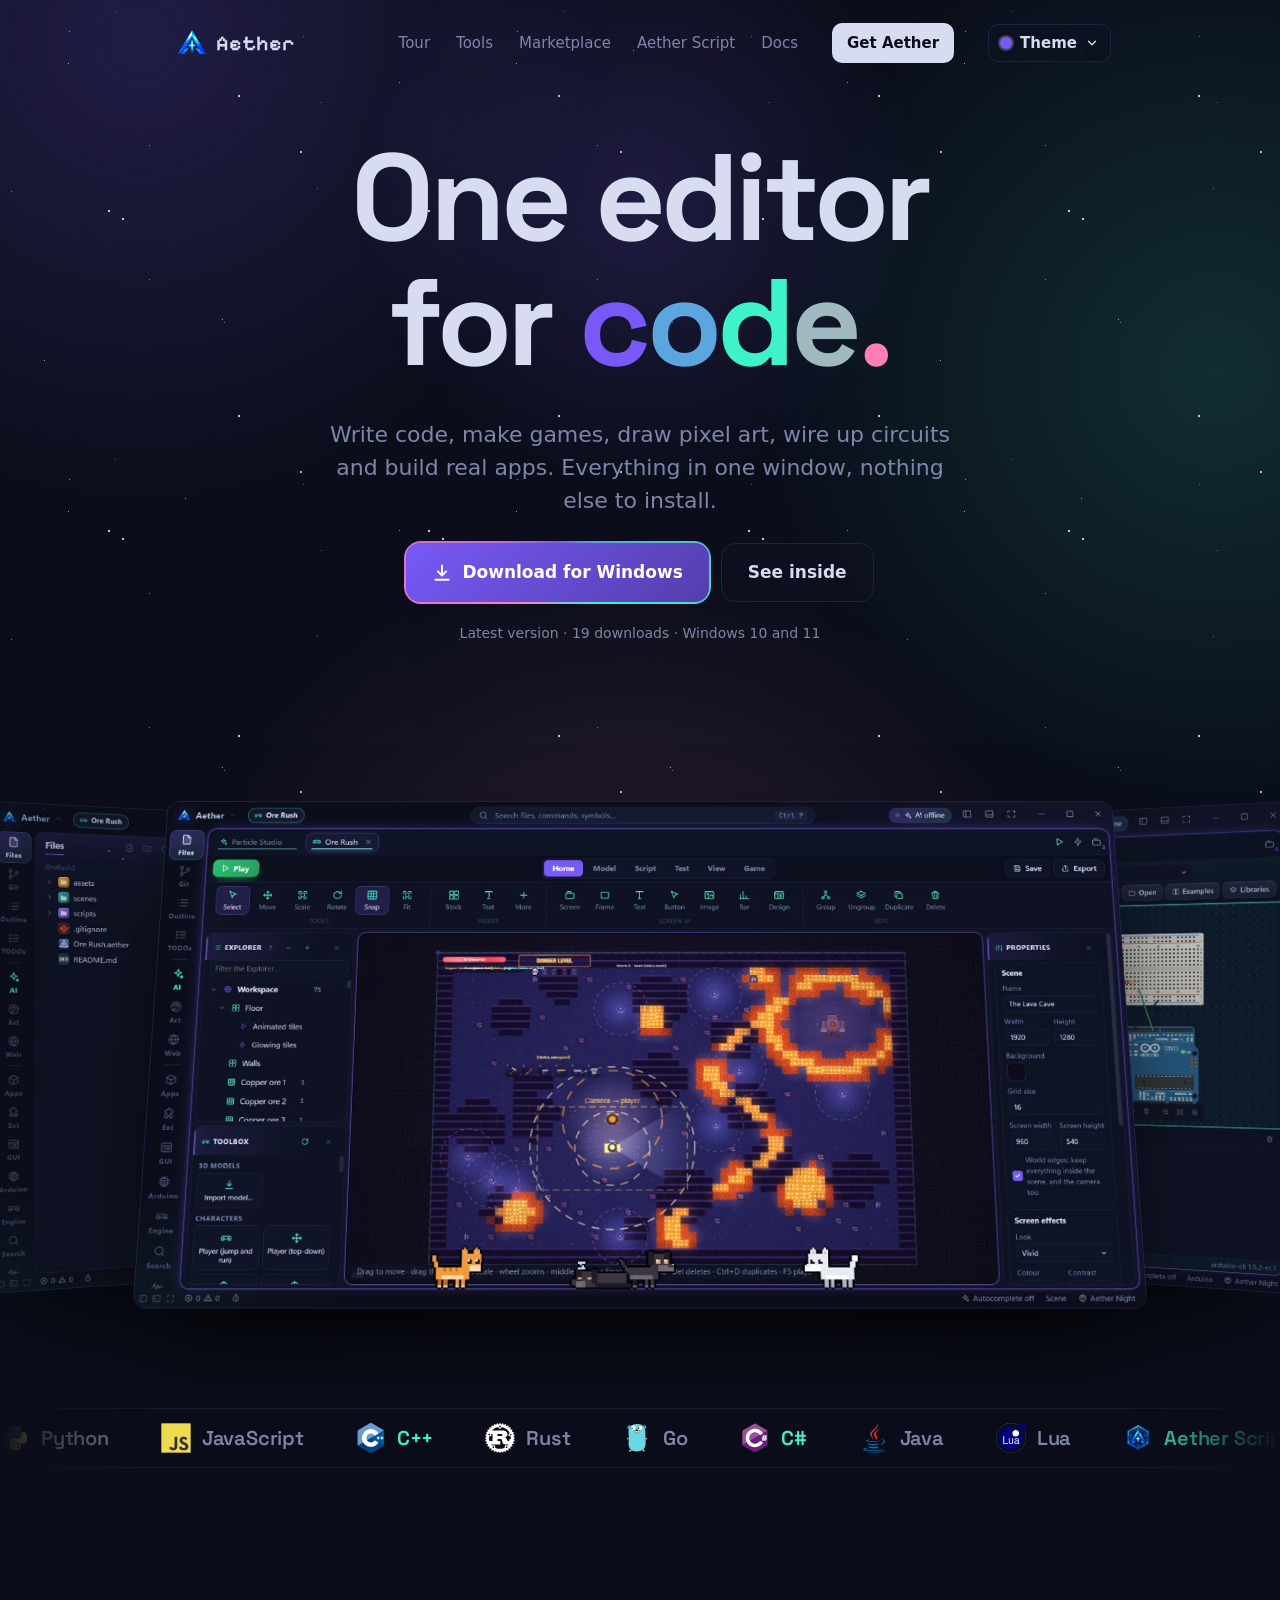
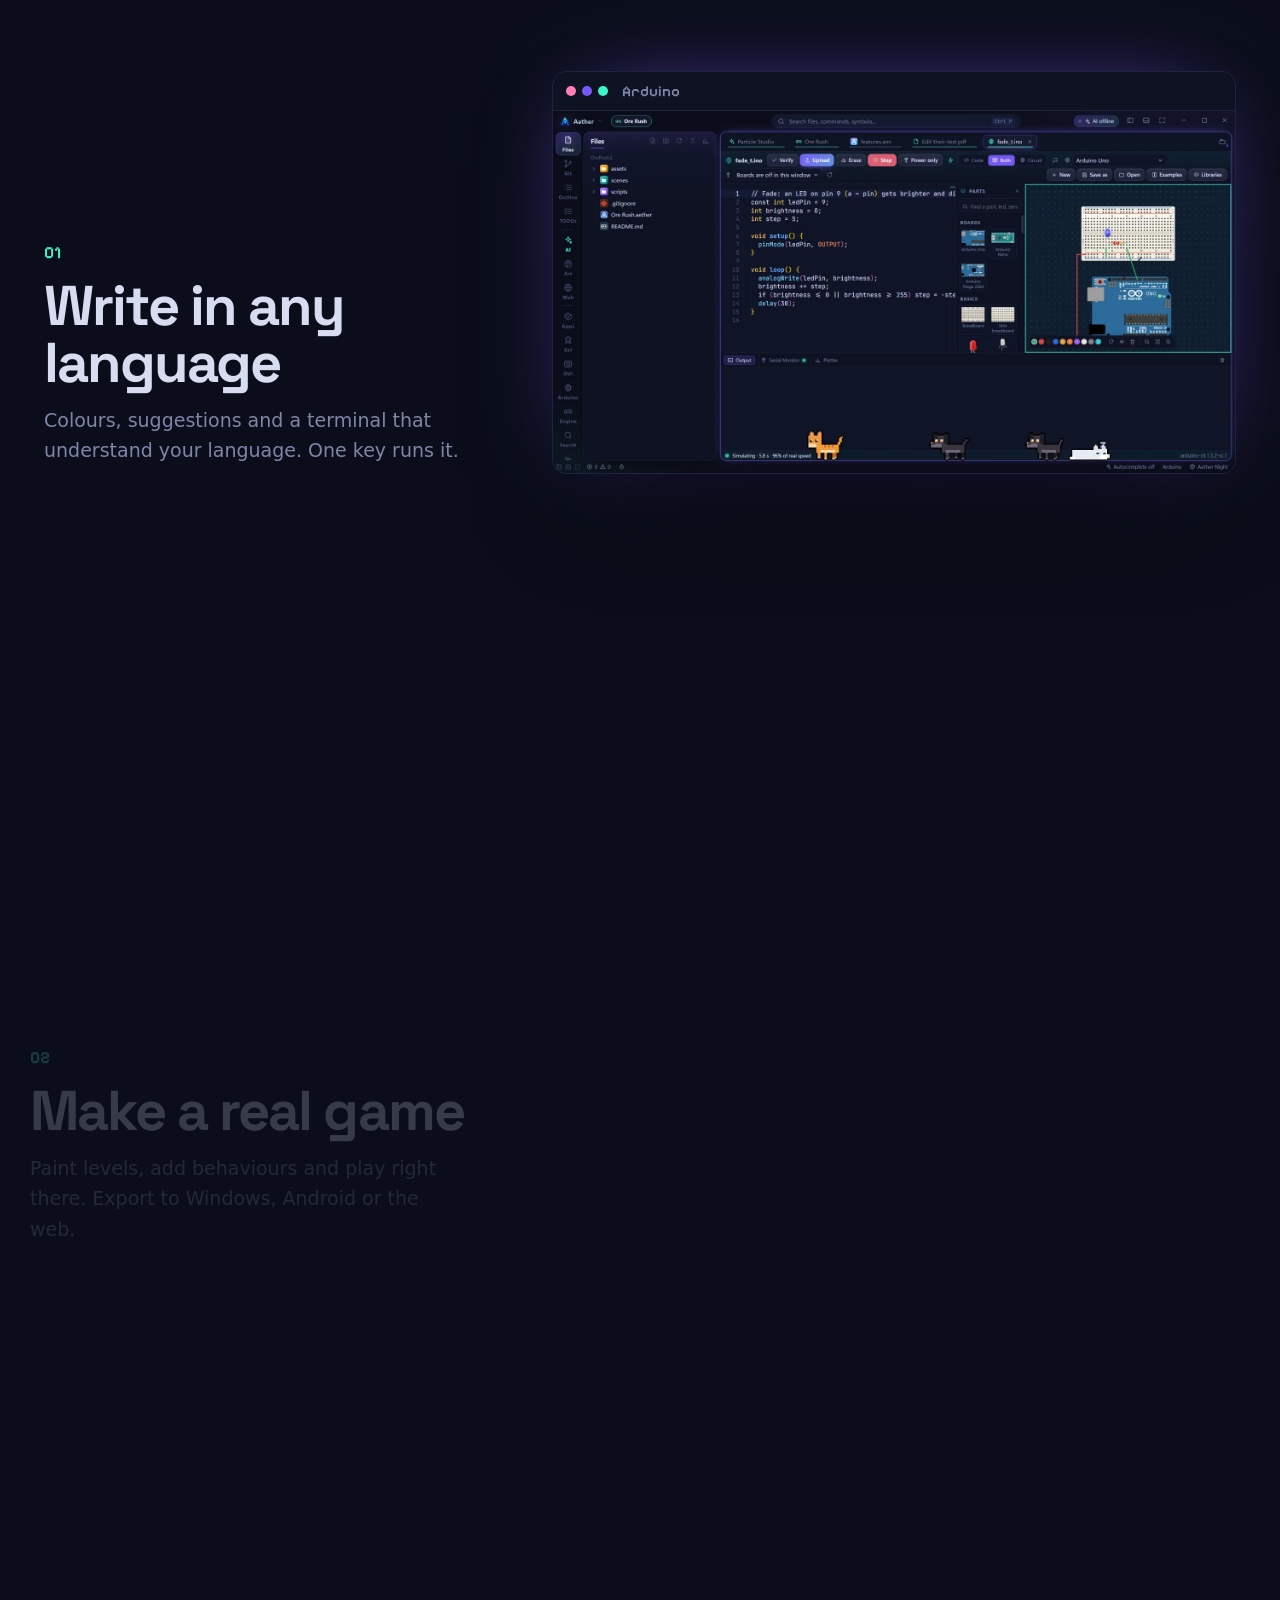
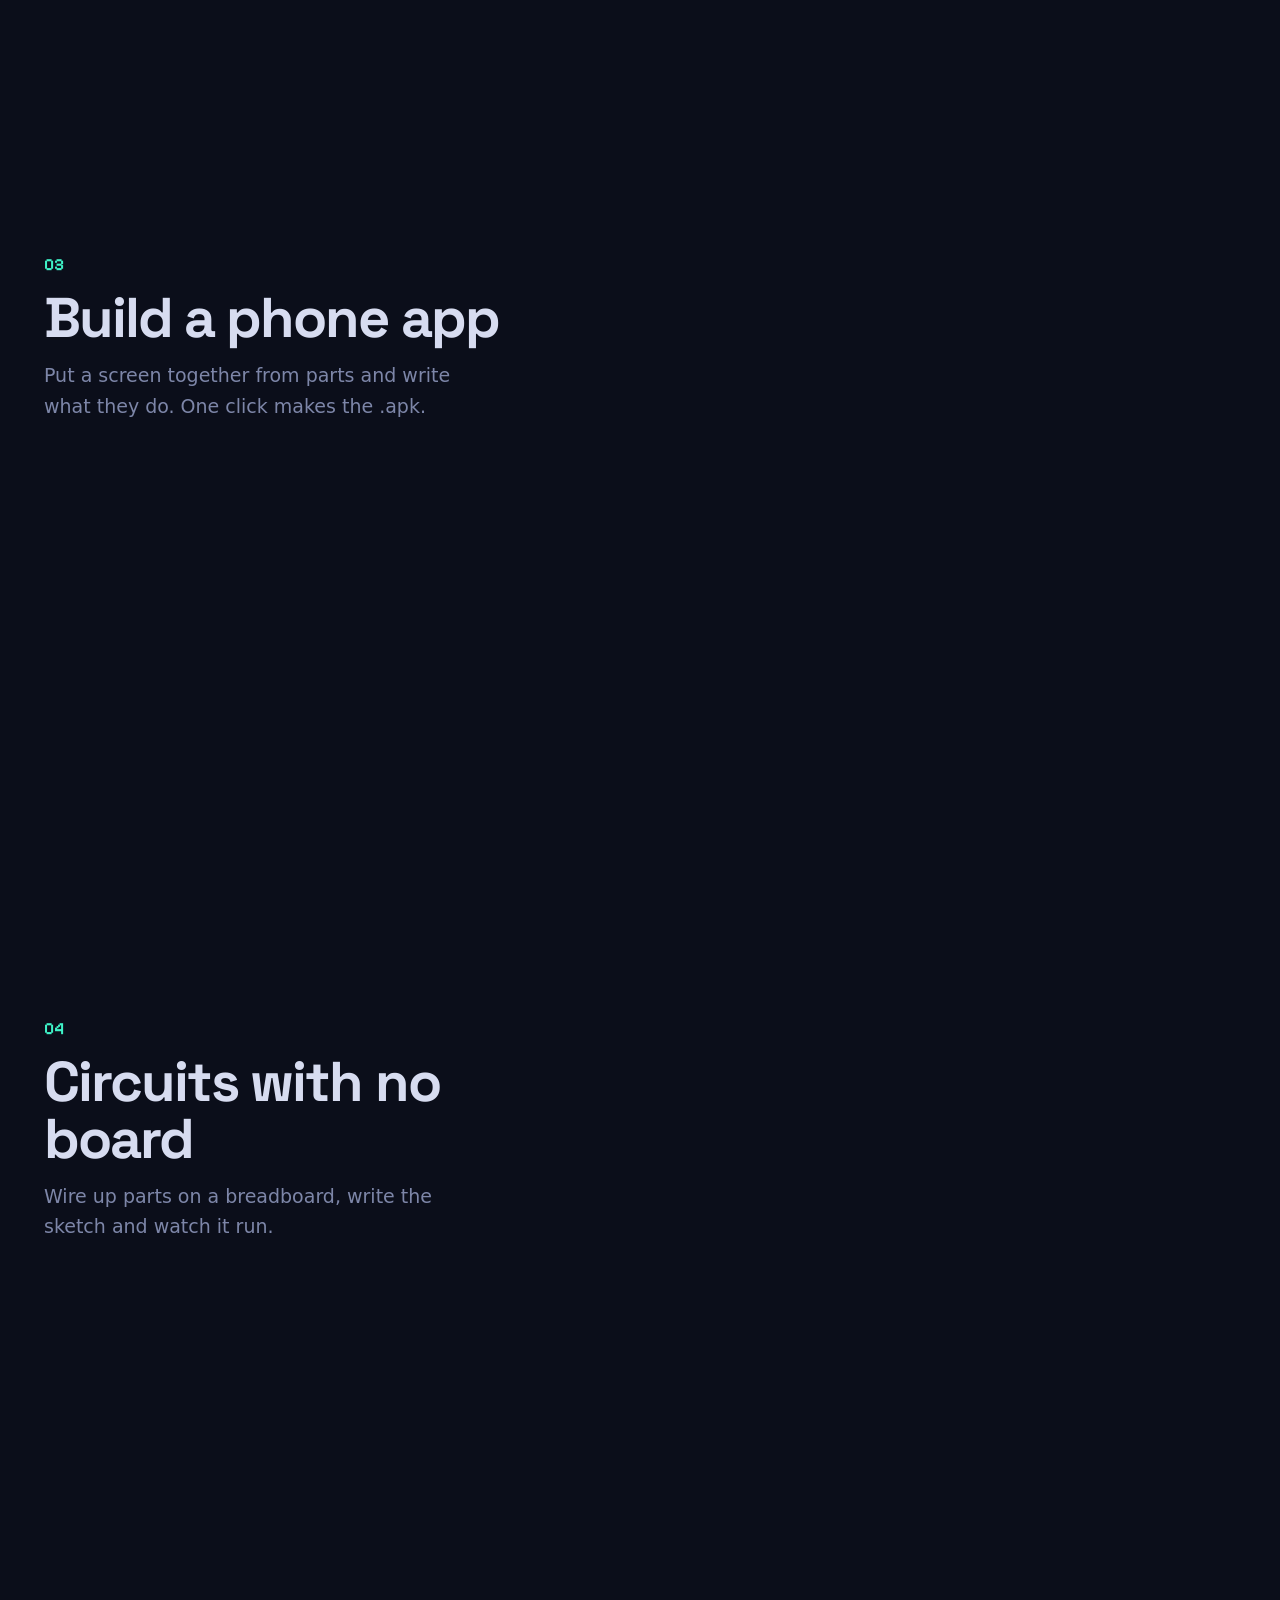
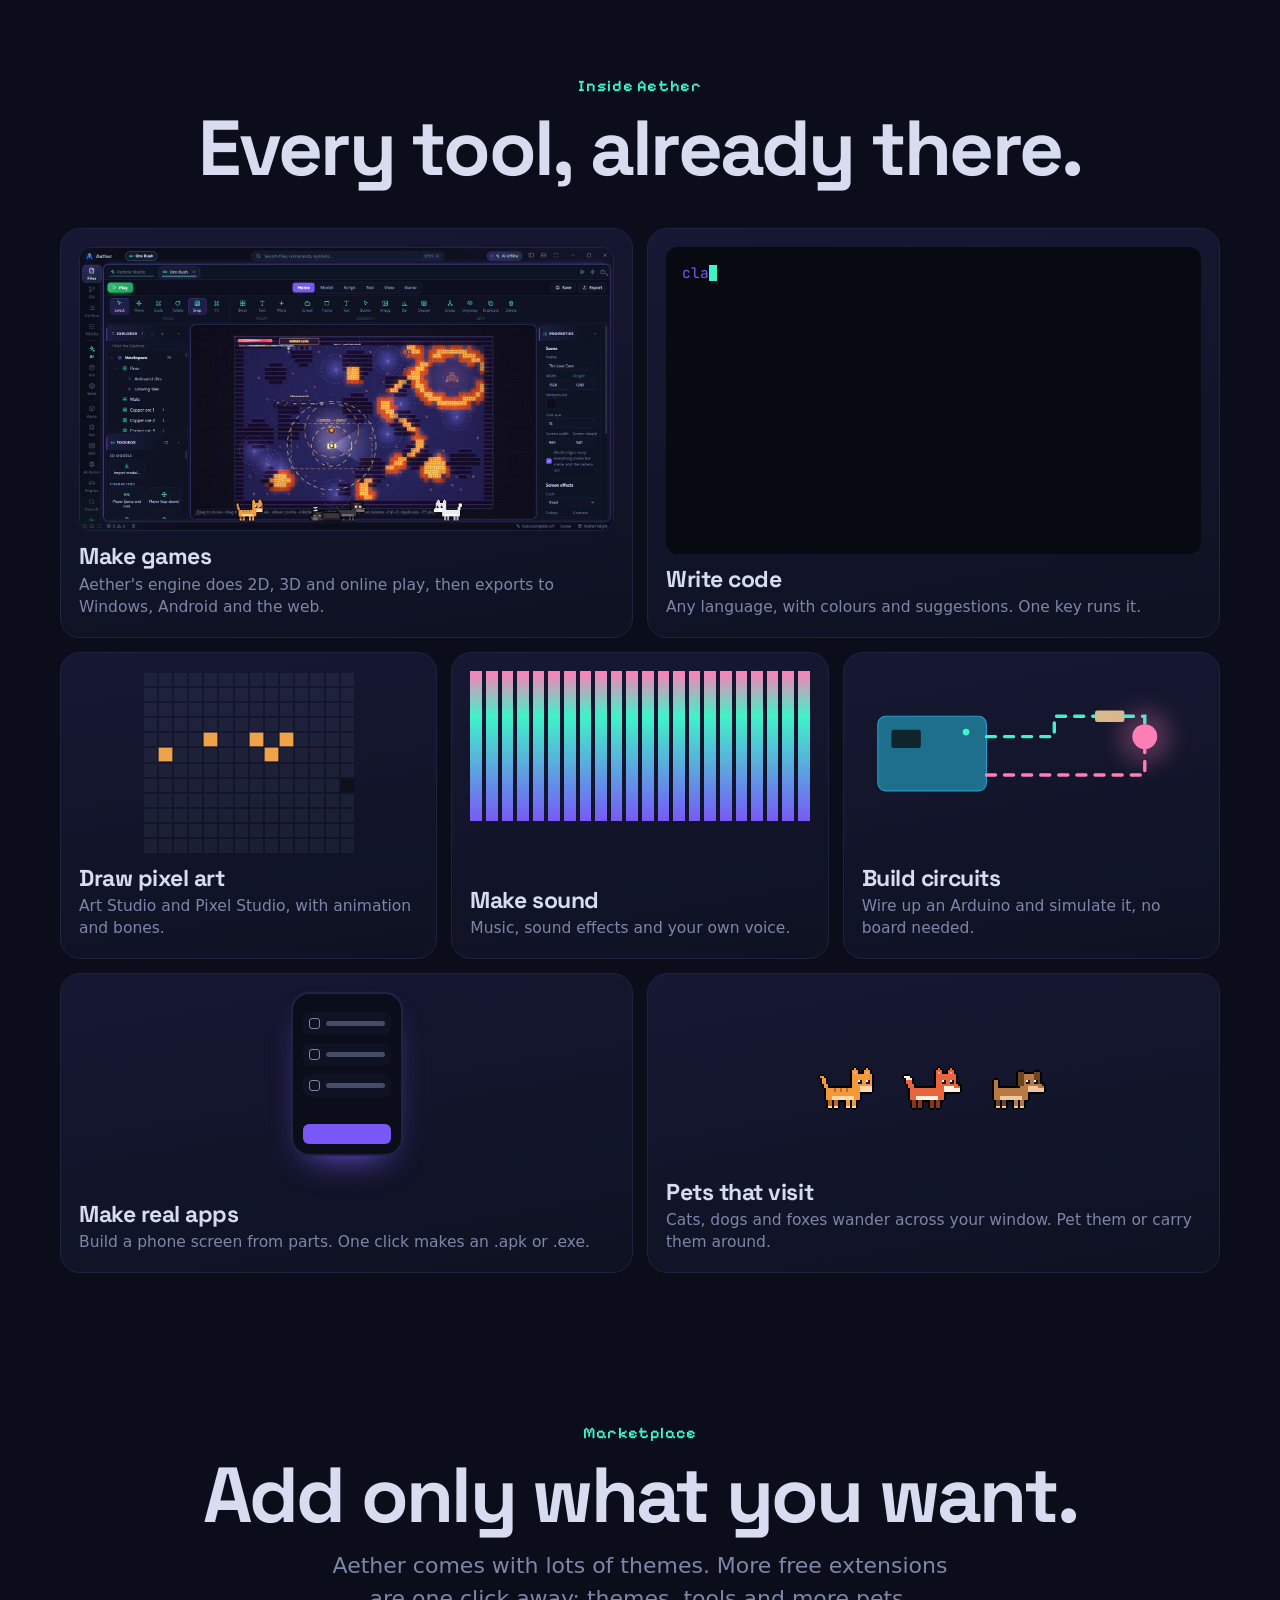
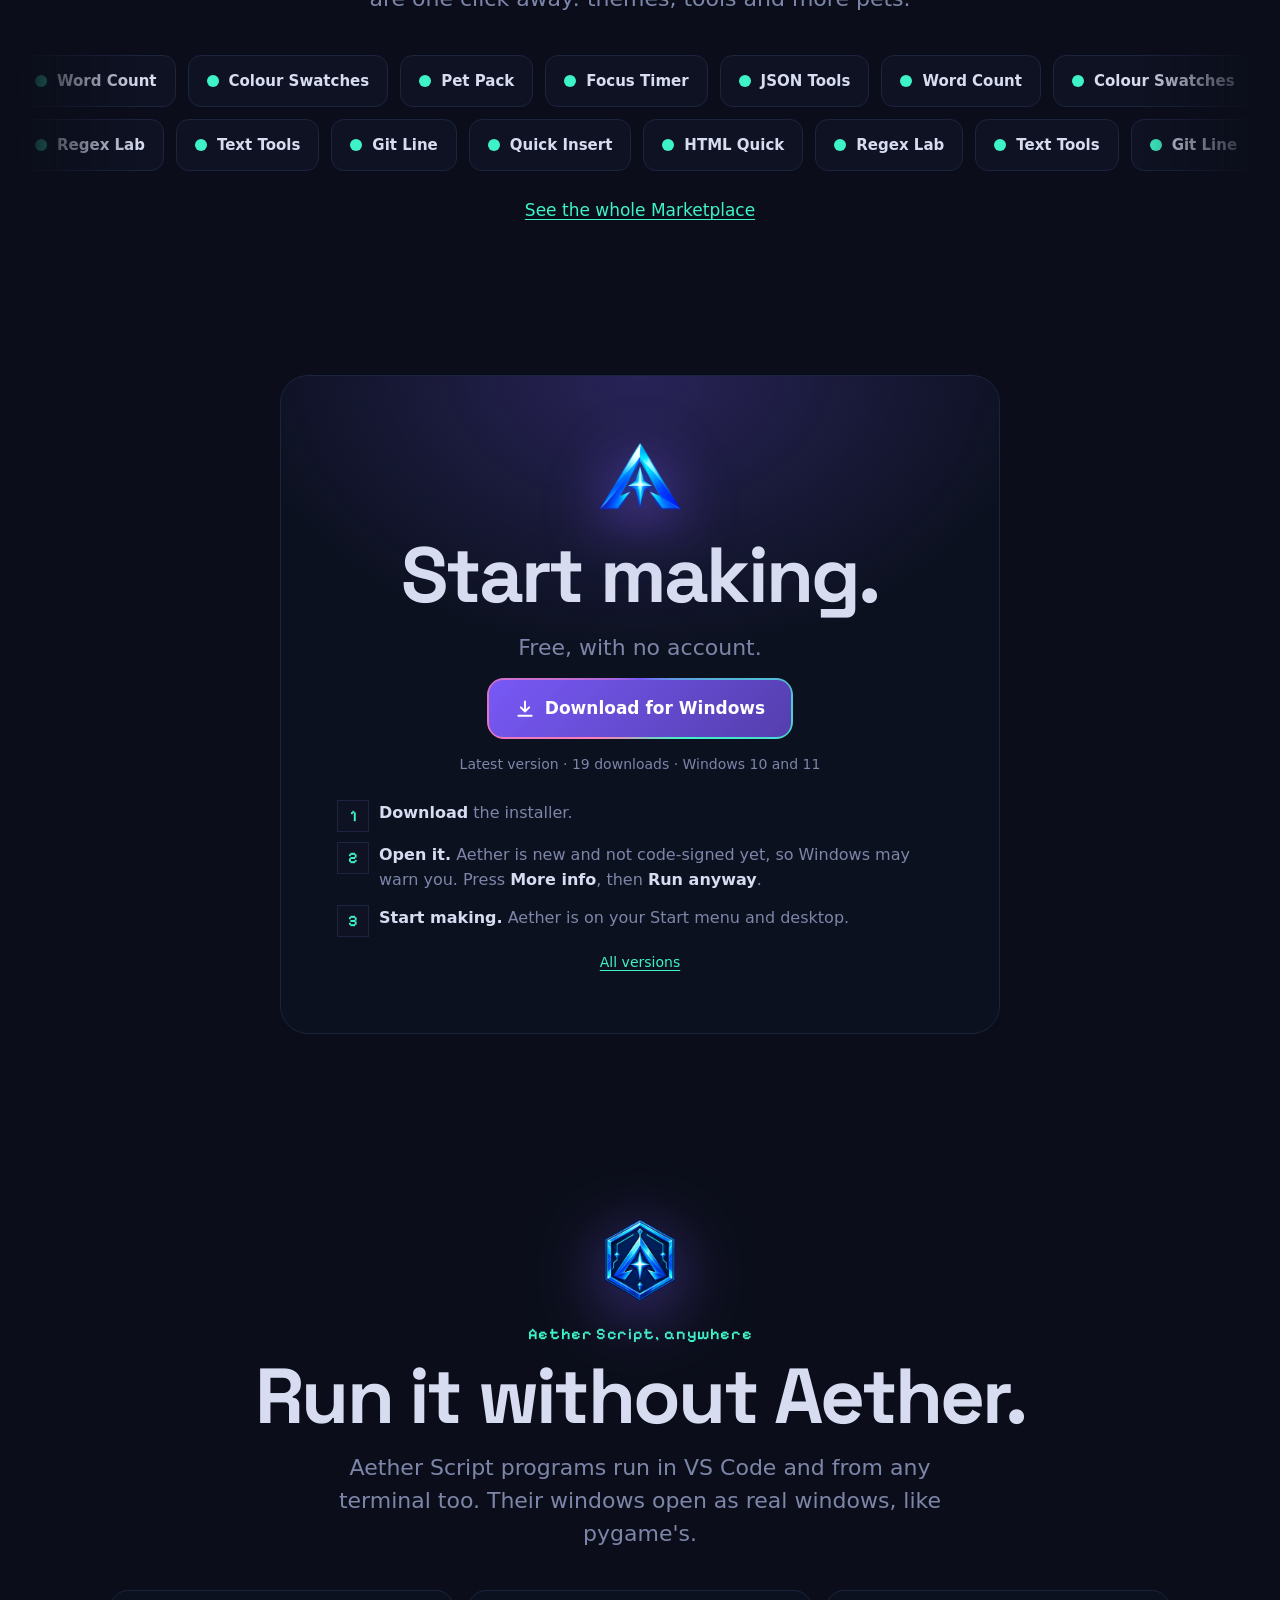
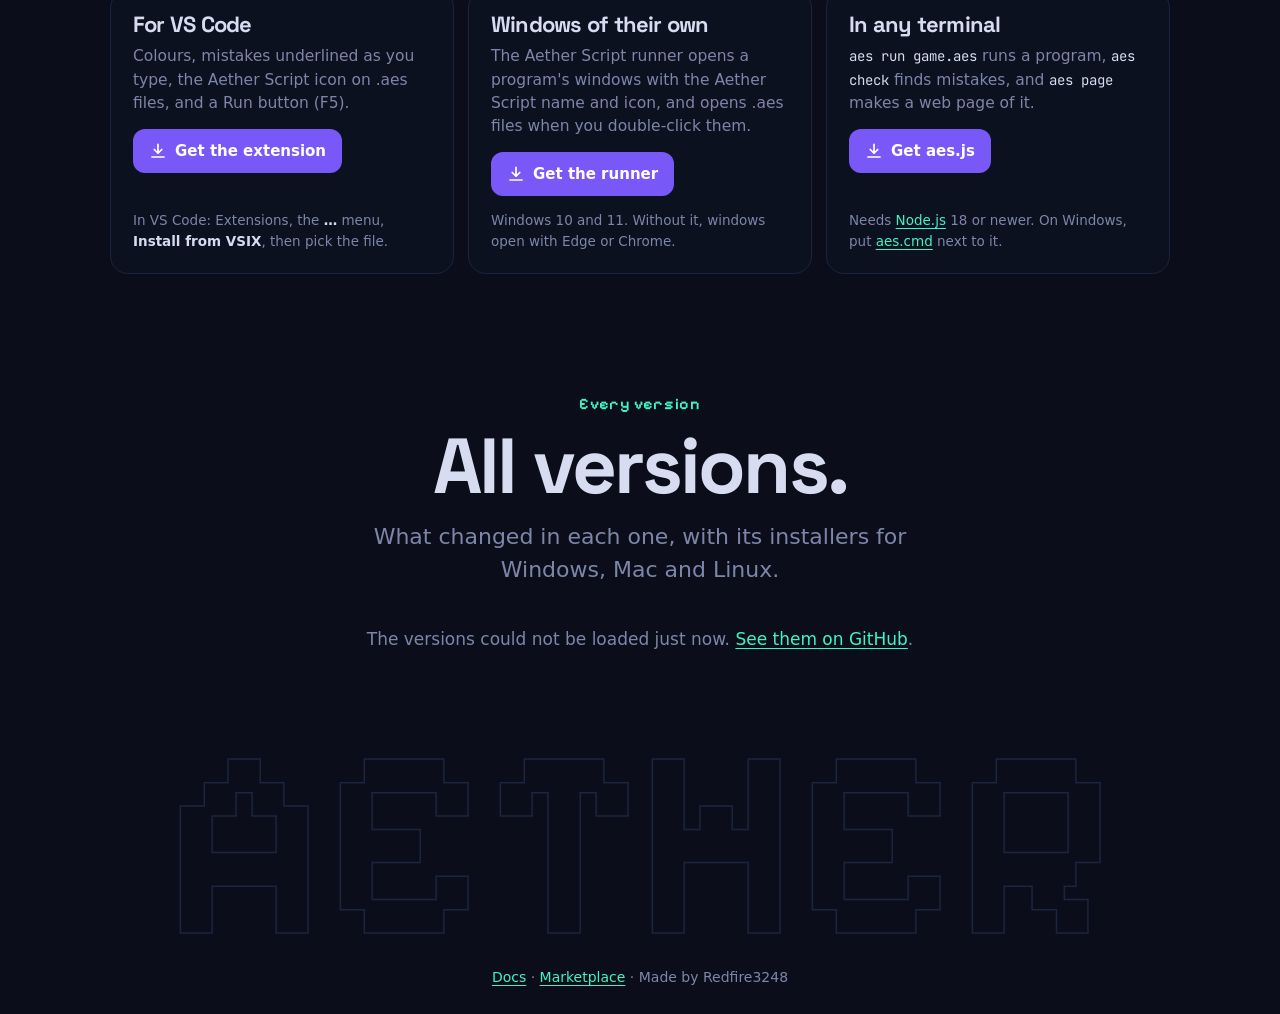
==== index.html @ dd23b9b0 "Download page: the top bar stays on one line Co-Authored-By: Claude Opus 5.5 <noreply@anthropic.com>" ====
<!doctype html>
<html lang="en">
<head>
  <meta charset="utf-8">
  <meta name="viewport" content="width=device-width, initial-scale=1">
  <title>Aether: the code editor for everything</title>
  <meta name="description" content="Write code in any language, make games, draw, wire up Arduino circuits and turn it all into real apps, in one free program for Windows.">
  <meta name="theme-color" content="#08070f">
  <meta property="og:title" content="Aether: the code editor for everything">
  <meta property="og:description" content="Code, games, art, circuits and apps, in one free program for Windows.">
  <meta property="og:image" content="img/engine.webp">
  <link rel="icon" href="img/logo.png" type="image/png">
  <link rel="apple-touch-icon" href="img/logo.png">
  <link rel="preconnect" href="https://fonts.googleapis.com">
  <link rel="preconnect" href="https://fonts.gstatic.com" crossorigin>
  <link href="https://fonts.googleapis.com/css2?family=Space+Grotesk:wght@500;700&display=swap" rel="stylesheet">
  <link rel="stylesheet" href="style.css?v=13">
</head>
<body>
  <a class="skip" href="#main">Skip to the page</a>
  <div class="progress" aria-hidden="true"><i id="bar"></i></div>
  <div class="glow" aria-hidden="true"><i></i><i></i><i></i></div>
  <canvas id="aurora" aria-hidden="true"></canvas>
  <div class="stars" id="stars" aria-hidden="true"><i></i><i></i></div>
  <div class="spot" id="spot" aria-hidden="true"></div>

  <header class="top" id="top">
    <a class="brand" href="#main"><img src="img/logo.png" alt="" width="30" height="30"> <span>Aether</span></a>
    <nav aria-label="Main">
      <a href="#story">Tour</a>
      <a href="#live">Tools</a>
      <a href="#market">Marketplace</a>
      <a href="#aether-script">Aether Script</a>
      <a href="https://redfire3248.github.io/aether-marketplace/docs.html">Docs</a>
    </nav>
    <a class="nav-get" href="#get">Get Aether</a>
    <div class="theme-pick">
      <button class="theme-btn" id="theme-btn" type="button" aria-haspopup="true" aria-expanded="false" aria-controls="theme-menu" title="Change the theme">
        <i class="theme-dot"></i><span>Theme</span>
        <svg viewBox="0 0 24 24" width="14" height="14" aria-hidden="true"><path d="m6 9 6 6 6-6"/></svg>
      </button>
      <div class="theme-menu" id="theme-menu" role="group" aria-label="Themes" hidden></div>
    </div>
  </header>

  <main id="main">
    <section class="hero">
      <h1 class="rise" style="--d:1" aria-label="One editor for everything">
        <span class="h-line">One editor</span>
        <span class="h-line"><span class="muted-w">for </span><span class="rotor" id="rotor" aria-hidden="true"><span>everything.</span></span></span>
      </h1>
      <p class="lead rise" style="--d:2">Write code, make games, draw pixel art, wire up circuits and build real apps. Everything in one window, nothing else to install.</p>
      <div class="cta rise" style="--d:3">
        <a class="btn magnet dl-link" href="https://github.com/Redfire3248/aether-download/releases/latest/download/Aether-Setup.exe">
          <span class="btn-fx glow" aria-hidden="true"><i></i></span><span class="btn-fx ring" aria-hidden="true"><i></i></span>
          <span class="btn-in"><svg viewBox="0 0 24 24" width="20" height="20" aria-hidden="true"><path d="M12 3v12m0 0-5-5m5 5 5-5M4 20h16"/></svg> Download for Windows</span>
        </a>
        <a class="btn ghost" href="#story"><span class="btn-in">See inside</span></a>
      </div>
      <p class="meta rise" style="--d:4"><span class="dl-version">Latest version</span><span class="dl-size"></span><span class="dl-count"></span> · Windows 10 and 11</p>

      <div class="fan" id="fan" aria-hidden="true">
        <img class="f-l" src="img/code.webp" alt="" width="1600" height="850">
        <img class="f-r" src="img/arduino.webp" alt="" width="1600" height="850">
        <img class="f-c" src="img/engine.webp" alt="" width="1600" height="850">
      </div>
    </section>

    <section class="ticker" aria-label="Languages Aether understands">
      <div class="tick-track" aria-hidden="true">
        <span><img src="img/lang/python.svg" alt="" width="32" height="32">Python</span><span><img src="img/lang/javascript.svg" alt="" width="32" height="32">JavaScript</span><span><img src="img/lang/cplusplus.svg" alt="" width="32" height="32">C++</span><span><img src="img/lang/rust.svg" class="ink" alt="" width="32" height="32">Rust</span><span><img src="img/lang/go.svg" alt="" width="32" height="32">Go</span><span><img src="img/lang/csharp.svg" alt="" width="32" height="32">C#</span><span><img src="img/lang/java.svg" alt="" width="32" height="32">Java</span><span><img src="img/lang/lua.svg" alt="" width="32" height="32">Lua</span><span><img src="img/lang/aether-script.png" alt="" width="32" height="32">Aether Script</span><span><img src="img/lang/typescript.svg" alt="" width="32" height="32">TypeScript</span><span><img src="img/lang/html5.svg" alt="" width="32" height="32">HTML</span><span><img src="img/lang/arduino.svg" alt="" width="32" height="32">Arduino</span>
        <span><img src="img/lang/python.svg" alt="" width="32" height="32">Python</span><span><img src="img/lang/javascript.svg" alt="" width="32" height="32">JavaScript</span><span><img src="img/lang/cplusplus.svg" alt="" width="32" height="32">C++</span><span><img src="img/lang/rust.svg" class="ink" alt="" width="32" height="32">Rust</span><span><img src="img/lang/go.svg" alt="" width="32" height="32">Go</span><span><img src="img/lang/csharp.svg" alt="" width="32" height="32">C#</span><span><img src="img/lang/java.svg" alt="" width="32" height="32">Java</span><span><img src="img/lang/lua.svg" alt="" width="32" height="32">Lua</span><span><img src="img/lang/aether-script.png" alt="" width="32" height="32">Aether Script</span><span><img src="img/lang/typescript.svg" alt="" width="32" height="32">TypeScript</span><span><img src="img/lang/html5.svg" alt="" width="32" height="32">HTML</span><span><img src="img/lang/arduino.svg" alt="" width="32" height="32">Arduino</span>
      </div>
    </section>

    <section id="story" class="story" aria-label="A tour of Aether">
      <div class="story-pin">
        <div class="story-win" id="story-win">
          <div class="win-bar"><i></i><i></i><i></i><b id="story-name">Code</b></div>
          <div class="win-view"></div>
        </div>
      </div>
      <div class="story-steps" id="story-steps"></div>
    </section>

    <section id="live" class="live">
      <header class="sec-head">
        <p class="eyebrow">Inside Aether</p>
        <h2 class="split">Every tool, already there.</h2>
      </header>
      <div class="bento">
        <article class="tile t-game">
          <img class="shot" src="img/engine.webp" alt="Aether's game engine with a pixel-art level open" width="1600" height="850" loading="lazy" decoding="async">
          <div class="tile-words"><h3>Make games</h3><p>Aether's engine does 2D, 3D and online play, then exports to Windows, Android and the web.</p></div>
        </article>
        <article class="tile t-code">
          <pre class="typer" id="typer" aria-hidden="true"></pre>
          <div class="tile-words"><h3>Write code</h3><p>Any language, with colours and suggestions. One key runs it.</p></div>
        </article>
        <article class="tile t-pixel">
          <div class="paint" id="paint" aria-hidden="true"></div>
          <div class="tile-words"><h3>Draw pixel art</h3><p>Art Studio and Pixel Studio, with animation and bones.</p></div>
        </article>
        <article class="tile t-sound">
          <div class="eq" id="eq" aria-hidden="true"></div>
          <div class="tile-words"><h3>Make sound</h3><p>Music, sound effects and your own voice.</p></div>
        </article>
        <article class="tile t-ard">
          <svg class="circuit" viewBox="0 0 300 130" aria-hidden="true">
            <rect x="14" y="40" width="96" height="66" rx="7" class="c-board"/><rect x="26" y="52" width="26" height="16" rx="2" class="c-chip"/><circle cx="92" cy="54" r="3" class="c-dot"/>
            <path d="M110 58 H170 V40 H206" class="c-wire"/><path d="M110 92 H250 V70" class="c-wire w2"/>
            <rect x="206" y="35" width="26" height="10" rx="2" class="c-res"/><path d="M232 40 H250 V48" class="c-wire"/>
            <circle cx="250" cy="58" r="11" class="c-led"/><circle cx="250" cy="58" r="24" class="c-glow"/>
          </svg>
          <div class="tile-words"><h3>Build circuits</h3><p>Wire up an Arduino and simulate it, no board needed.</p></div>
        </article>
        <article class="tile t-app">
          <div class="phone" aria-hidden="true"><div class="ph-row"><i></i><b></b></div><div class="ph-row"><i></i><b></b></div><div class="ph-row"><i></i><b></b></div><div class="ph-btn"></div></div>
          <div class="tile-words"><h3>Make real apps</h3><p>Build a phone screen from parts. One click makes an .apk or .exe.</p></div>
        </article>
        <article class="tile t-pets">
          <div class="pets-row" aria-hidden="true"><i class="pet cat"></i><i class="pet fox"></i><i class="pet dog"></i></div>
          <div class="tile-words"><h3>Pets that visit</h3><p>Cats, dogs and foxes wander across your window. Pet them or carry them around.</p></div>
        </article>
      </div>
    </section>

    <section id="market" class="market">
      <header class="sec-head">
        <p class="eyebrow">Marketplace</p>
        <h2 class="split">Add only what you want.</h2>
        <p class="lead">Aether comes with lots of themes. More free extensions are one click away: themes, tools and more pets.</p>
      </header>
      <div class="rails" aria-hidden="true"><div class="rail" id="rail1"></div><div class="rail back" id="rail2"></div></div>
      <p class="center"><a class="link" href="https://redfire3248.github.io/aether-marketplace/marketplace.html">See the whole Marketplace</a></p>
    </section>

    <section id="get" class="get">
      <div class="get-card">
        <img class="get-logo" src="img/logo.png" alt="" width="84" height="84">
        <h2 class="split">Start making.</h2>
        <p class="lead">Free, with no account.</p>
        <a class="btn magnet" id="download" href="https://github.com/Redfire3248/aether-download/releases/latest/download/Aether-Setup.exe">
          <span class="btn-fx glow" aria-hidden="true"><i></i></span><span class="btn-fx ring" aria-hidden="true"><i></i></span>
          <span class="btn-in"><svg viewBox="0 0 24 24" width="20" height="20" aria-hidden="true"><path d="M12 3v12m0 0-5-5m5 5 5-5M4 20h16"/></svg> Download for Windows</span>
        </a>
        <p class="meta"><span class="dl-version">Latest version</span><span class="dl-size"></span><span class="dl-count"></span> · Windows 10 and 11</p>
        <ol class="steps">
          <li><b>Download</b> the installer.</li>
          <li><b>Open it.</b> Aether is new and not code-signed yet, so Windows may warn you. Press <b>More info</b>, then <b>Run anyway</b>.</li>
          <li><b>Start making.</b> Aether is on your Start menu and desktop.</li>
        </ol>
        <p class="small"><a class="link" href="#versions">All versions</a></p>
      </div>
    </section>

    <section id="aether-script" class="aes">
      <header class="sec-head">
        <img class="aes-logo" src="img/aether-script.png" alt="" width="96" height="96">
        <p class="eyebrow">Aether Script, anywhere</p>
        <h2 class="split">Run it without Aether.</h2>
        <p class="lead">Aether Script programs run in VS Code and from any terminal too. Their windows open as real windows, like pygame's.</p>
      </header>
      <div class="aes-cards">
        <article class="aes-card">
          <h3>For VS Code</h3>
          <p>Colours, mistakes underlined as you type, the Aether Script icon on .aes files, and a Run button (F5).</p>
          <a class="aes-get" href="https://github.com/Redfire3248/aether-download/releases/download/aether-script-v1.0.0/aether-script-1.0.0.vsix"><svg viewBox="0 0 24 24" width="18" height="18" aria-hidden="true"><path d="M12 3v12m0 0-5-5m5 5 5-5M4 20h16"/></svg>Get the extension</a>
          <p class="small">In VS Code: Extensions, the <b>…</b> menu, <b>Install from VSIX</b>, then pick the file.</p>
        </article>
        <article class="aes-card">
          <h3>Windows of their own</h3>
          <p>The Aether Script runner opens a program's windows with the Aether Script name and icon, and opens .aes files when you double-click them.</p>
          <a class="aes-get" href="https://github.com/Redfire3248/aether-download/releases/download/aether-script-v1.0.0/Aether-Script-Setup.exe"><svg viewBox="0 0 24 24" width="18" height="18" aria-hidden="true"><path d="M12 3v12m0 0-5-5m5 5 5-5M4 20h16"/></svg>Get the runner</a>
          <p class="small">Windows 10 and 11. Without it, windows open with Edge or Chrome.</p>
        </article>
        <article class="aes-card">
          <h3>In any terminal</h3>
          <p><code>aes run game.aes</code> runs a program, <code>aes check</code> finds mistakes, and <code>aes page</code> makes a web page of it.</p>
          <a class="aes-get" href="https://github.com/Redfire3248/aether-download/releases/download/aether-script-v1.0.0/aes.js"><svg viewBox="0 0 24 24" width="18" height="18" aria-hidden="true"><path d="M12 3v12m0 0-5-5m5 5 5-5M4 20h16"/></svg>Get aes.js</a>
          <p class="small">Needs <a class="link" href="https://nodejs.org">Node.js</a> 18 or newer. On Windows, put <a class="link" href="https://github.com/Redfire3248/aether-download/releases/download/aether-script-v1.0.0/aes.cmd">aes.cmd</a> next to it.</p>
        </article>
      </div>
    </section>

    <section id="versions" class="versions">
      <header class="sec-head">
        <p class="eyebrow">Every version</p>
        <h2 class="split">All versions.</h2>
        <p class="lead">What changed in each one, with its installers for Windows, Mac and Linux.</p>
      </header>
      <div class="rel-list" id="rel-list"><p class="center muted-note">Getting the versions...</p></div>
    </section>
  </main>

  <footer class="foot">
    <p class="foot-word" aria-hidden="true">AETHER</p>
    <p class="small"><a class="link" href="https://redfire3248.github.io/aether-marketplace/docs.html">Docs</a> · <a class="link" href="https://redfire3248.github.io/aether-marketplace/marketplace.html">Marketplace</a> · Made by Redfire3248</p>
  </footer>

  <script src="script.js?v=12"></script>
</body>
</html>
---- style.css ----
@font-face { font-family: 'Pixelify'; src: url(fonts/pixelify-sans-latin-600-normal.woff2) format('woff2'); font-weight: 600; font-display: swap; }
@font-face { font-family: 'JB Mono'; src: url(fonts/jetbrains-mono-latin-400-normal.woff2) format('woff2'); font-weight: 400; font-display: swap; }
@font-face { font-family: 'JB Mono'; src: url(fonts/jetbrains-mono-latin-500-normal.woff2) format('woff2'); font-weight: 500; font-display: swap; }
@font-face { font-family: 'Jersey 15'; src: url(fonts/jersey-15-latin-400-normal.woff2) format('woff2'); font-display: swap; }
@font-face { font-family: 'Departure Mono'; src: url(fonts/DepartureMono-Regular.woff2) format('woff2'); font-display: swap; }
/* colours are registered so a theme change can fade across the whole page */
@property --bg { syntax: '<color>'; inherits: true; initial-value: #0b0e1a; }
@property --panel { syntax: '<color>'; inherits: true; initial-value: #0e1222; }
@property --line { syntax: '<color>'; inherits: true; initial-value: #1d2440; }
@property --text { syntax: '<color>'; inherits: true; initial-value: #d7dcf0; }
@property --muted { syntax: '<color>'; inherits: true; initial-value: #7d86a8; }
@property --accent { syntax: '<color>'; inherits: true; initial-value: #7859f7; }
@property --accent2 { syntax: '<color>'; inherits: true; initial-value: #3ff3c8; }
@property --pink { syntax: '<color>'; inherits: true; initial-value: #ff7eb6; }
:root {
  --bg: #0b0e1a; --panel: #0e1222; --line: #1d2440; --text: #d7dcf0; --muted: #7d86a8;
  --accent: #7859f7; --accent2: #3ff3c8; --pink: #ff7eb6; --on-accent: #fff;
  --ease: cubic-bezier(.16, 1, .3, 1); --spring: cubic-bezier(.34, 1.56, .64, 1);
  --display: 'Space Grotesk', 'Segoe UI', system-ui, sans-serif;
  --sans: 'Segoe UI', system-ui, -apple-system, Roboto, sans-serif;
  --pixel: 'Pixelify', var(--display);
  transition: --bg .7s, --panel .7s, --line .7s, --text .7s, --muted .7s, --accent .7s, --accent2 .7s, --pink .7s;
}
* { box-sizing: border-box; }
html { scroll-behavior: smooth; scroll-padding-top: 84px; background: var(--bg); }
body { margin: 0; color: var(--text); font: 17px/1.6 var(--sans); overflow-x: clip; -webkit-font-smoothing: antialiased; }
img { display: block; max-width: 100%; height: auto; }
h1, h2, h3, p { margin: 0; }
h1, h2, h3 { font-family: var(--display); letter-spacing: -.035em; line-height: 1.02; }
a { color: inherit; }
.small { font-size: 14px; color: var(--muted); }
.center { text-align: center; }
.skip { position: fixed; left: -999px; top: 8px; z-index: 60; background: var(--accent); color: #fff; padding: 8px 14px; border-radius: 8px; }
.skip:focus { left: 8px; }
:focus-visible { outline: 2px solid var(--accent2); outline-offset: 3px; border-radius: 6px; }
/* a button's ring hugs the button itself */
.btn:focus-visible { outline: none; }
.btn:focus-visible .btn-in { outline: 2px solid var(--accent2); outline-offset: 3px; }

/* the sky */
#aurora { position: fixed; inset: 0; width: 100%; height: 100%; z-index: -3; image-rendering: pixelated; display: none; }
/* the smooth themes have soft light that drifts; only pixel themes have the pixel aurora */
.glow { position: fixed; inset: 0; z-index: -3; overflow: hidden; }
.glow i { position: absolute; width: 74vmax; height: 74vmax; border-radius: 50%; background: radial-gradient(closest-side, color-mix(in srgb, var(--c) 20%, transparent), transparent); will-change: transform; animation: drift 26s ease-in-out infinite alternate; }
.glow i:nth-child(1) { --c: var(--accent); left: -26vmax; top: -34vmax; }
.glow i:nth-child(2) { --c: var(--accent2); right: -32vmax; top: -8vmax; animation-duration: 32s; animation-delay: -9s; opacity: .7; }
.glow i:nth-child(3) { --c: var(--pink); left: 12vmax; bottom: -46vmax; animation-duration: 38s; animation-delay: -17s; opacity: .8; }
@keyframes drift { to { transform: translate(12vmax, 9vmax) scale(1.14); } }
[data-mode="light"] .stars { display: none; }
.stars { position: fixed; inset: -40px; z-index: -2; overflow: hidden; pointer-events: none; will-change: translate; transition: translate 1.2s var(--ease); }
.stars i { position: absolute; top: 0; image-rendering: pixelated; will-change: transform, translate; animation: star-drift 100s linear infinite, twinkle 3s ease-in-out infinite alternate; }
@keyframes star-drift { to { transform: translateX(var(--tile)); } }
@keyframes twinkle { from { opacity: .62; } }
.spot { position: fixed; left: 0; top: 0; width: 620px; height: 620px; margin: -310px 0 0 -310px; border-radius: 50%; background: radial-gradient(circle, color-mix(in srgb, var(--accent) 18%, transparent), transparent 66%); z-index: -1; pointer-events: none; will-change: transform; }
.progress { position: fixed; inset: 0 0 auto; height: 3px; z-index: 40; }
.progress i { display: block; height: 100%; transform: scaleX(0); transform-origin: 0 50%; background: linear-gradient(90deg, var(--accent), var(--accent2), var(--pink)); }

/* the bar */
.top { position: fixed; top: 14px; left: 50%; translate: -50% 0; z-index: 30; display: flex; align-items: center; gap: clamp(12px, 3vw, 34px); width: min(960px, calc(100% - 24px)); padding: 8px 8px 8px 16px; border-radius: 16px; border: 1px solid transparent; transition: background .35s, border-color .35s, box-shadow .35s, width .5s var(--ease); }
.top.solid { background: color-mix(in srgb, var(--panel) 76%, transparent); backdrop-filter: blur(16px) saturate(1.4); border-color: color-mix(in srgb, var(--line) 80%, transparent); box-shadow: 0 14px 40px -20px #000; width: min(780px, calc(100% - 24px)); }
.brand { display: flex; align-items: center; gap: 9px; font: 600 21px var(--pixel); text-decoration: none; }
.top nav { display: flex; gap: clamp(10px, 2.4vw, 26px); margin-left: auto; font-size: 15px; }
.top nav a { position: relative; text-decoration: none; color: var(--muted); transition: color .2s; }
.top nav a::after { content: ''; position: absolute; left: 0; right: 0; bottom: -3px; height: 2px; background: var(--accent2); transform: scaleX(0); transform-origin: left; transition: transform .35s var(--ease); }
.top nav a:hover { color: var(--text); }
.top nav a:hover::after { transform: scaleX(1); }
.nav-get { padding: 8px 15px; border-radius: 10px; background: var(--text); color: var(--bg); font-weight: 700; font-size: 15px; text-decoration: none; transition: transform .25s var(--spring); }
.nav-get:hover { transform: scale(1.06); }
.theme-pick { position: relative; flex: none; }
.theme-btn { display: flex; align-items: center; gap: 8px; height: 38px; padding: 0 11px; border-radius: 10px; border: 1px solid var(--line); background: color-mix(in srgb, var(--panel) 70%, transparent); color: var(--text); font: 600 15px var(--sans); cursor: pointer; transition: border-color .2s; }
.theme-btn:hover { border-color: var(--accent); }
.theme-btn svg { fill: none; stroke: currentColor; stroke-width: 2.4; stroke-linecap: round; stroke-linejoin: round; transition: transform .25s var(--ease); }
.theme-btn[aria-expanded="true"] svg { transform: rotate(180deg); }
.theme-dot { width: 12px; height: 12px; border-radius: 50%; background: var(--accent); box-shadow: 0 0 0 2px color-mix(in srgb, var(--text) 25%, transparent); }
.theme-menu { position: absolute; right: 0; top: calc(100% + 12px); width: 440px; max-width: calc(100vw - 32px); max-height: min(74vh, 520px); overflow: auto; padding: 8px 12px 12px; border-radius: 16px; border: 1px solid var(--line); background: var(--panel); box-shadow: 0 30px 70px -24px #000; animation: menu-in .28s var(--ease); }
.theme-menu[hidden] { display: none; }
@keyframes menu-in { from { opacity: 0; transform: translateY(-8px) scale(.98); } }
.tm-h { margin: 8px 4px 6px; font: 600 15px var(--pixel); color: var(--accent2); letter-spacing: .04em; }
.tm-list { display: grid; grid-template-columns: repeat(2, minmax(0, 1fr)); gap: 4px; }
.tm-row { display: flex; align-items: center; gap: 10px; min-height: 42px; padding: 6px 8px; border: 1px solid transparent; border-radius: 10px; background: none; color: var(--text); font: 600 14.5px var(--sans); text-align: left; cursor: pointer; transition: background .15s, border-color .15s; }
.tm-row.px { font-family: 'Jersey 15', var(--pixel); font-size: 18px; font-weight: 400; letter-spacing: .03em; }
.tm-row:hover { background: color-mix(in srgb, var(--text) 8%, transparent); }
.tm-row[aria-pressed="true"] { border-color: var(--accent); background: color-mix(in srgb, var(--accent) 16%, transparent); }
.tm-sw { flex: none; display: flex; align-items: flex-end; gap: 2px; width: 34px; height: 26px; padding: 3px; border-radius: 6px; border: 1px solid color-mix(in srgb, var(--text) 22%, transparent); }
.tm-sw i { flex: 1; height: 100%; border-radius: 2px; } .tm-sw i:nth-child(2) { height: 72%; } .tm-sw i:nth-child(3) { height: 46%; }
.tm-row.px .tm-sw, .tm-row.px .tm-sw i { border-radius: 0; }

/* the top of the page */
.hero { position: relative; display: flex; flex-direction: column; align-items: center; text-align: center; gap: 20px; padding: clamp(116px, 15vh, 170px) 16px 0; }
@keyframes blink { 50% { opacity: .3; } }
h1 { font-size: clamp(48px, 9.6vw, 128px); font-weight: 700; }
.h-line { display: block; }
.muted-w { color: inherit; }
.rotor { display: inline-block; position: relative; color: var(--accent2); padding-bottom: .1em; text-align: left; white-space: nowrap; vertical-align: baseline; transition: width .5s var(--ease); }
.rotor span { display: inline-block; }
/* the letters only move: a word never hides, even when the page runs slowly (a tab in the background, a busy computer) */
.rotor .ch { display: inline-block; animation: ch-in .55s var(--ease) backwards; }
@keyframes ch-in { from { transform: translateY(.32em) scale(.86); } }
.lead { font-size: clamp(18px, 2.1vw, 22px); color: var(--muted); max-width: 640px; margin-inline: auto; line-height: 1.5; }
.lead b { color: var(--text); }
.cta { display: flex; flex-wrap: wrap; justify-content: center; gap: 12px; margin-top: 6px; }
.meta { font-size: 14px; color: var(--muted); }
.rise { animation: rise 1s var(--ease) both; animation-delay: calc(var(--d, 0) * 90ms + 80ms); }
@keyframes rise { from { opacity: 0; transform: translateY(30px); filter: blur(6px); } }

.btn { position: relative; display: inline-flex; border-radius: 15px; text-decoration: none; font-weight: 700; font-size: 17px; color: var(--on-accent); isolation: isolate; transition: transform .35s var(--ease); }
.btn-fx { position: absolute; z-index: -2; overflow: hidden; pointer-events: none; }
/* the colours turn by rotating a square behind a clipped window: the graphics card does it, nothing is redrawn */
.btn-fx i { position: absolute; left: 50%; top: 50%; width: 150%; aspect-ratio: 1; translate: -50% -50%; background: conic-gradient(var(--accent), var(--accent2), var(--pink), var(--accent)); animation: turn 4s linear infinite; }
.btn-fx.ring { inset: -2px; border-radius: 17px; }
.btn-fx.glow { inset: -14px; z-index: -3; border-radius: 26px; filter: blur(22px); opacity: .45; transition: opacity .3s; }
.btn:hover .btn-fx.glow { opacity: .8; }
@keyframes turn { to { rotate: 1turn; } }
/* animations that are off the screen wait */
.paused, .paused *, .paused *::before, .paused *::after { animation-play-state: paused !important; }
.btn-in { display: inline-flex; align-items: center; gap: 10px; padding: 15px 26px; border-radius: 14px; background: linear-gradient(135deg, var(--accent), color-mix(in srgb, var(--accent) 70%, #000)); }
.btn-in svg { fill: none; stroke: currentColor; stroke-width: 2.3; stroke-linecap: round; stroke-linejoin: round; transition: transform .3s var(--spring); }
.btn:hover .btn-in svg { transform: translateY(3px); }
.btn:active { scale: .97; }
.btn.ghost { color: var(--text); }
.btn.ghost .btn-in { background: color-mix(in srgb, var(--panel) 60%, transparent); border: 1px solid var(--line); backdrop-filter: blur(8px); transition: border-color .2s, background .2s; }
.btn.ghost:hover .btn-in { border-color: var(--accent2); }

/* three windows that open out as you scroll */
.fan { position: relative; width: min(1120px, 94vw); aspect-ratio: 1600 / 860; margin-top: clamp(30px, 5vh, 56px); perspective: 1800px; --p: 0; animation: rise 1.3s var(--ease) .45s both; }
.fan img { position: absolute; inset: 0; width: 100%; border-radius: 14px; border: 1px solid var(--line); box-shadow: 0 50px 110px -40px #000; will-change: transform; }
.f-c { z-index: 3; transform: translateY(calc((1 - var(--p)) * 7%)) rotateX(calc((1 - var(--p)) * 16deg)) scale(calc(.86 + var(--p) * .14)); }
.f-l { z-index: 1; opacity: .75; transform: translateX(calc(-16% - var(--p) * 30%)) translateY(calc(5% + var(--p) * 10%)) rotateY(calc(26deg + var(--p) * 12deg)) scale(.74); }
.f-r { z-index: 1; opacity: .75; transform: translateX(calc(16% + var(--p) * 30%)) translateY(calc(5% + var(--p) * 10%)) rotateY(calc(-26deg - var(--p) * 12deg)) scale(.74); }
/* the screenshot under the mouse comes to the front, and the others step back */
@media (hover: hover) {
  .fan img { transition: opacity .35s, filter .35s, scale .45s var(--ease), rotate .45s var(--ease); }
  .fan:has(img:hover) img:not(:hover) { opacity: .35; filter: saturate(.6) brightness(.75); }
  .fan img:hover { z-index: 4; opacity: 1; scale: 1.04; outline: 2px solid var(--accent); outline-offset: 3px; }
  .f-l:hover { rotate: y -20deg; }
  .f-r:hover { rotate: y 20deg; }
}

.ticker { margin-top: clamp(50px, 8vw, 96px); overflow: hidden; padding: 14px 0; border-block: 1px solid color-mix(in srgb, var(--line) 60%, transparent); mask-image: linear-gradient(90deg, transparent, #000 12%, #000 88%, transparent); }
.tick-track { display: flex; gap: 52px; width: max-content; animation: slide 40s linear infinite; font: 600 20px var(--display); letter-spacing: -.01em; color: var(--muted); will-change: transform; backface-visibility: hidden; }
.tick-track span { display: inline-flex; align-items: center; gap: 11px; white-space: nowrap; }
/* the logos: bigger, and drawn sharp on their own layer as they move */
.tick-track img { width: 30px; height: 30px; flex: none; image-rendering: auto; transform: translateZ(0); }
[data-mode="dark"] .tick-track img.ink { filter: invert(1) hue-rotate(180deg) brightness(1.05); }
.tick-track span:nth-child(3n) { color: var(--accent2); }
.ticker:hover .tick-track { animation-play-state: paused; }
@keyframes slide { to { transform: translateX(-50%); } }

/* the tour: the window stays, the words go by */
.story { position: relative; display: grid; grid-template-columns: minmax(0, 1fr) minmax(0, 1.5fr); gap: clamp(20px, 4vw, 60px); max-width: 1240px; margin: clamp(50px, 8vw, 90px) auto 0; padding: 0 24px; }
.story-pin { grid-column: 2; grid-row: 1; position: sticky; top: 15vh; height: 70vh; display: flex; align-items: center; }
.story-steps { grid-column: 1; grid-row: 1; }
.step { min-height: 88vh; display: flex; flex-direction: column; justify-content: center; gap: 14px; opacity: .22; transform: translateX(-14px); transition: opacity .5s, transform .6s var(--ease); }
.step.on { opacity: 1; transform: none; }
.step .no { font: 600 17px var(--pixel); color: var(--accent2); }
.step h3 { font-size: clamp(34px, 4.4vw, 56px); font-weight: 700; }
.step p { color: var(--muted); font-size: 19px; max-width: 420px; }
.step img { display: none; }
.story-win { width: 100%; border-radius: 14px; overflow: hidden; border: 1px solid var(--line); background: var(--panel); box-shadow: 0 50px 120px -46px #000, 0 0 90px -40px var(--accent); transition: box-shadow .6s; }
.win-bar { display: flex; align-items: center; gap: 6px; padding: 10px 13px; border-bottom: 1px solid var(--line); }
.win-bar i { width: 10px; height: 10px; border-radius: 50%; background: var(--line); }
.win-bar i:first-child { background: var(--pink); } .win-bar i:nth-child(2) { background: var(--accent); } .win-bar i:nth-child(3) { background: var(--accent2); }
.win-bar b { margin-left: 8px; font: 600 15px var(--pixel); color: var(--muted); }
.win-view { position: relative; aspect-ratio: 1600 / 850; overflow: hidden; }
.win-view img { position: absolute; inset: 0; width: 100%; opacity: 0; transform: scale(1.05) translateY(14px); clip-path: inset(0 0 100% 0); transition: opacity .35s, transform .9s var(--ease), clip-path .8s var(--ease); }
.win-view img.on { opacity: 1; transform: none; clip-path: inset(0); z-index: 1; }

/* section heads */
section { padding-inline: 16px; }
.sec-head { text-align: center; display: flex; flex-direction: column; align-items: center; gap: 14px; margin-bottom: 40px; }
.eyebrow { font: 600 16px var(--pixel); color: var(--accent2); letter-spacing: .04em; }
h2 { font-size: clamp(36px, 6.4vw, 78px); font-weight: 700; }
.split .w { display: inline-block; overflow: hidden; vertical-align: top; padding-bottom: .12em; margin-bottom: -.12em; }
.split .w i { display: inline-block; font-style: normal; transform: translateY(110%); transition: transform .9s var(--ease); transition-delay: calc(var(--n) * 55ms); }
.split.in .w i { transform: none; }
.live, .market, .get { padding-top: clamp(80px, 12vw, 150px); }

/* the working tools */
.bento { max-width: 1160px; margin: 0 auto; display: grid; grid-template-columns: repeat(6, 1fr); gap: 14px; }
.tile { --mx: 50%; --my: 0%; position: relative; grid-column: span 2; display: flex; flex-direction: column; justify-content: space-between; gap: 14px; min-height: 300px; padding: 18px; border-radius: 20px; overflow: hidden; border: 1px solid var(--line); background: linear-gradient(170deg, color-mix(in srgb, var(--panel) 92%, var(--accent)), var(--panel)); opacity: 0; transform: translateY(36px) scale(.97); transition: opacity .8s var(--ease), transform .8s var(--ease), border-color .25s; transition-delay: calc(var(--n, 0) * 60ms); }
.tile.in { opacity: 1; transform: none; }
.tile::before { content: ''; position: absolute; inset: 0; background: radial-gradient(280px circle at var(--mx) var(--my), color-mix(in srgb, var(--accent) 24%, transparent), transparent 70%); opacity: 0; transition: opacity .3s; pointer-events: none; }
.tile:hover { border-color: color-mix(in srgb, var(--accent) 70%, var(--line)); transition-delay: 0s; }
.tile:hover::before { opacity: 1; }
.tile-words { position: relative; }
.tile h3 { font-size: 23px; margin-bottom: 5px; letter-spacing: -.02em; }
.tile p { color: var(--muted); font-size: 15.5px; line-height: 1.45; }
.t-game, .t-code, .t-app, .t-pets { grid-column: span 3; }
.t-game .shot { display: block; width: 100%; height: auto; aspect-ratio: 1600 / 850; object-fit: cover; border-radius: 12px; border: 1px solid var(--line); }
.typer { margin: 0; flex: 1; min-height: 168px; padding: 14px 16px; border-radius: 12px; background: color-mix(in srgb, var(--bg) 70%, #000); font: 14.5px/1.65 'JB Mono', ui-monospace, Consolas, monospace; color: var(--text); white-space: pre-wrap; overflow: hidden; }
.typer .k { color: var(--accent); } .typer .f { color: var(--accent2); } .typer .s { color: #ffd479; } .typer .o { color: var(--muted); }
.typer .cur { display: inline-block; width: 8px; height: 1.1em; vertical-align: -3px; background: var(--accent2); animation: blink 1s steps(2) infinite; }
.paint { display: grid; grid-template-columns: repeat(14, 1fr); gap: 2px; width: min(210px, 100%); margin: 2px auto 0; }
.paint i { aspect-ratio: 1; background: color-mix(in srgb, var(--text) 5%, transparent); transition: background .12s, transform .2s var(--spring); }
.paint i.on { background: var(--c); transform: scale(1.06); }
.eq { display: flex; align-items: flex-end; justify-content: center; gap: 4px; height: 150px; }
.eq i { flex: 1; max-width: 14px; height: 100%; transform-origin: bottom; background: linear-gradient(0deg, var(--accent), var(--accent2) 70%, var(--pink)); animation: eq calc(var(--t) * 1s) ease-in-out infinite alternate; animation-delay: calc(var(--d) * -1s); }
@keyframes eq { from { transform: scaleY(.12); } to { transform: scaleY(1); } }
.circuit { width: 100%; }
.c-board { fill: #1d6f8c; stroke: #2a9bc2; } .c-chip { fill: #10242c; } .c-dot { fill: var(--accent2); animation: blink 1.2s steps(2) infinite; }
.c-wire { fill: none; stroke: var(--accent2); stroke-width: 3; stroke-linecap: round; stroke-dasharray: 8 8; animation: flow-wire 1s linear infinite; }
.c-wire.w2 { stroke: var(--pink); }
@keyframes flow-wire { to { stroke-dashoffset: -16; } }
.c-res { fill: #d9b98a; }
.c-led { fill: var(--pink); animation: led 1.8s ease-in-out infinite alternate; }
.c-glow { fill: var(--pink); opacity: .25; filter: blur(9px); animation: led2 1.8s ease-in-out infinite alternate; }
@keyframes led { from { opacity: .35; } }
@keyframes led2 { from { opacity: .02; transform-box: fill-box; } }
.phone { width: 112px; height: 164px; margin: 0 auto; padding: 18px 10px 10px; border-radius: 18px; border: 2px solid var(--line); background: var(--bg); display: flex; flex-direction: column; gap: 8px; box-shadow: 0 16px 34px -18px var(--accent); animation: float 4s ease-in-out infinite alternate; }
@keyframes float { to { transform: translateY(-8px) rotate(1.5deg); } }
.ph-row { display: flex; align-items: center; gap: 6px; padding: 6px; border-radius: 7px; background: var(--panel); }
.ph-row i { width: 11px; height: 11px; border-radius: 3px; border: 1.5px solid var(--muted); animation: tick 6s infinite; }
.ph-row b { flex: 1; height: 5px; border-radius: 3px; background: var(--muted); opacity: .5; }
.ph-row:nth-child(2) i { animation-delay: 1s; } .ph-row:nth-child(3) i { animation-delay: 2s; }
@keyframes tick { 0%, 12% { background: transparent; border-color: var(--muted); } 18%, 85% { background: var(--accent2); border-color: var(--accent2); } }
.ph-btn { margin-top: auto; height: 20px; border-radius: 6px; background: var(--accent); animation: tap 3s infinite; }
@keyframes tap { 50%, 60% { scale: 1; } 55% { scale: .92; } }
.pets-row { display: flex; justify-content: center; align-items: flex-end; gap: 4px; min-height: 120px; }
.pet { display: block; width: 80px; height: 60px; background-size: 640px 60px; image-rendering: pixelated; animation: step .7s steps(8) infinite; }
.pet.cat { background-image: url(img/pet-cat.png); } .pet.fox { background-image: url(img/pet-fox.png); animation-delay: -.2s; } .pet.dog { background-image: url(img/pet-dog.png); animation-delay: -.45s; }
@keyframes step { to { background-position-x: -640px; } }
.paper { width: min(210px, 100%); margin: 0 auto; padding: 16px; border-radius: 6px; background: #f6f3ea; color: #26221a; display: flex; flex-direction: column; gap: 8px; box-shadow: 0 16px 34px -18px #000; transform: rotate(-1.5deg); }
.paper b { width: 62%; height: 9px; background: #26221a; }
.paper i { height: 5px; background: #cfc8b6; } .paper i.s { width: 60%; }
.paper .edit { min-height: 22px; padding: 1px 3px; font: 13.5px 'JB Mono', monospace; border: 1px dashed var(--accent); color: #26221a; }
.paper .edit::after { content: ''; display: inline-block; width: 2px; height: 13px; margin-left: 1px; vertical-align: -2px; background: var(--accent); animation: blink 1s steps(2) infinite; }

/* the Marketplace */
.rails { display: grid; gap: 12px; overflow: hidden; mask-image: linear-gradient(90deg, transparent, #000 10%, #000 90%, transparent); }
.rail { display: flex; gap: 12px; width: max-content; animation: slide 60s linear infinite; }
.rail.back { animation-direction: reverse; animation-duration: 70s; }
.chip { display: flex; align-items: center; gap: 10px; padding: 13px 18px; border-radius: 13px; border: 1px solid var(--line); background: var(--panel); white-space: nowrap; font-weight: 600; font-size: 15px; }
.chip.px { border-radius: 0; font-family: var(--pixel); }
.chip i { width: 12px; height: 12px; border-radius: 50%; background: var(--accent2); }
.link { color: var(--accent2); text-underline-offset: 3px; }
.market .center { margin-top: 26px; }

/* get it */
.get { padding-bottom: 60px; }
.get-card { position: relative; max-width: 720px; margin: 0 auto; text-align: center; display: flex; flex-direction: column; align-items: center; gap: 16px; padding: clamp(30px, 6vw, 60px) clamp(20px, 5vw, 56px); border-radius: 28px; border: 1px solid var(--line); background: radial-gradient(80% 60% at 50% 0%, color-mix(in srgb, var(--accent) 26%, transparent), transparent 70%), color-mix(in srgb, var(--panel) 84%, transparent); backdrop-filter: blur(6px); overflow: hidden; }
.get-logo { animation: float 4s ease-in-out infinite alternate; filter: drop-shadow(0 12px 30px var(--accent)); }
.steps { width: 100%; text-align: left; margin: 8px 0 0; padding: 0; list-style: none; counter-reset: s; display: grid; gap: 12px; color: var(--muted); font-size: 16px; }
.steps li { counter-increment: s; position: relative; padding-left: 42px; min-height: 30px; }
.steps li::before { content: counter(s); position: absolute; left: 0; top: 0; width: 30px; height: 30px; display: grid; place-items: center; background: var(--panel); border: 1px solid var(--line); color: var(--accent2); font: 600 16px var(--pixel); }
.steps b { color: var(--text); }
.foot { text-align: center; padding: 30px 16px 26px; overflow: hidden; }
.foot-word { font: 600 clamp(70px, 21vw, 300px)/.9 var(--pixel); color: transparent; -webkit-text-stroke: 1.5px var(--line); user-select: none; }

@media (max-width: 900px) {
  .story { display: block; }
  .story-pin { display: none; }
  .step { min-height: 0; padding: 30px 0; opacity: 1; transform: none; }
  .step img { display: block; border-radius: 12px; border: 1px solid var(--line); margin-top: 8px; }
  .tile, .t-game, .t-code { grid-column: span 3; }
  .bento { grid-template-columns: repeat(6, 1fr); }
  .f-l, .f-r { display: none; }
}
@media (max-width: 620px) {
  body { font-size: 16px; }
  .tile, .t-game, .t-code { grid-column: 1 / -1; min-height: 0; }
  .top nav { display: none; }
  .nav-get { margin-left: auto; }
  .theme-btn span { display: none; }
  .tm-list { grid-template-columns: minmax(0, 1fr); }
  .btn-in { padding: 14px 20px; }
}
@media (prefers-reduced-motion: reduce) {
  html { scroll-behavior: auto; }
  *, *::before, *::after { animation: none !important; transition: none !important; }
  .tile, .split .w i { opacity: 1; transform: none; }
  .spot { display: none; }
}

/* a pixel theme: the same rules as Aether's pixel style */
:root[data-style="pixel"] { --display: 'Jersey 15', 'VT323', monospace; --sans: 'Jersey 15', 'VT323', monospace; --pixel: 'Jersey 15', 'VT323', monospace; --ease: steps(7, end); --spring: steps(5, end); }
[data-style="pixel"] *, [data-style="pixel"] *::before, [data-style="pixel"] *::after { border-radius: 0 !important; font-synthesis: none; }
[data-style="pixel"] body { font-size: 20px; letter-spacing: .03em; -webkit-font-smoothing: none; }
[data-style="pixel"] body::before { content: ''; position: fixed; inset: 0; z-index: -1; pointer-events: none; background: repeating-conic-gradient(color-mix(in srgb, var(--accent) 6%, transparent) 0 25%, transparent 0 50%) 0 0 / 8px 8px; }
[data-style="pixel"] body::after { content: ''; position: fixed; inset: 0; z-index: 300; pointer-events: none; background: repeating-linear-gradient(0deg, #0000 0 2px, #00000014 2px 3px); }
[data-style="pixel"] #aurora { display: block; }
[data-style="pixel"] :is(.glow, .spot, .tile::before, .c-glow) { display: none; }
[data-style="pixel"] svg { shape-rendering: crispEdges; }
[data-style="pixel"] :is(.brand img, .get-logo) { content: url(img/logo-pixel.png); image-rendering: auto; }
[data-style="pixel"] .get-logo { filter: none; animation-timing-function: steps(4); }
/* type */
[data-style="pixel"] :is(h1, h2, h3) { letter-spacing: 0; font-weight: 400; line-height: 1; text-shadow: 3px 3px 0 #000; }
/* on a light page a black shadow doubles the dark words */
[data-style="pixel"][data-mode="light"] :is(h1, h2, h3) { text-shadow: none; }
[data-style="pixel"] :focus-visible, [data-style="pixel"] .btn:focus-visible .btn-in { border-radius: 0; }
[data-style="pixel"] .t-game .shot { border: 2px solid var(--line); border-radius: 0; }
[data-style="pixel"] h1 { font-size: clamp(60px, 12vw, 158px); }
[data-style="pixel"] h2 { font-size: clamp(46px, 7.8vw, 96px); }
[data-style="pixel"] .step h3 { font-size: clamp(42px, 5.2vw, 66px); }
[data-style="pixel"] .tile h3 { font-size: 30px; letter-spacing: 0; }
[data-style="pixel"] .tile p { font-size: 20px; line-height: 1.25; }
[data-style="pixel"] .step p { font-size: 23px; line-height: 1.3; }
[data-style="pixel"] .lead { font-size: clamp(22px, 2.5vw, 26px); line-height: 1.3; }
[data-style="pixel"] :is(.brand, .top nav, .theme-btn, .nav-get, .chip, .tick-track, .eyebrow, .win-bar b, .steps li::before) { font-weight: 400; }
[data-style="pixel"] .brand { font-size: 26px; }
[data-style="pixel"] .top nav, [data-style="pixel"] .nav-get, [data-style="pixel"] .theme-btn { font-size: 20px; }
[data-style="pixel"] .tick-track { font-size: 25px; }
[data-style="pixel"] .tick-track img { width: 30px; height: 30px; }
[data-style="pixel"] .eyebrow { font-size: 21px; }
[data-style="pixel"] .tm-row { font-size: 20px; font-weight: 400; }
[data-style="pixel"] .steps { font-size: 21px; line-height: 1.25; }
[data-style="pixel"] :is(.meta, .small) { font-family: 'Departure Mono', monospace; font-size: 11px; letter-spacing: 0; }
[data-style="pixel"] .rotor .ch { color: var(--accent2) !important; animation-name: ch-px; animation-timing-function: steps(4, end); }
@keyframes ch-px { from { transform: translateY(.3em); } }
[data-style="pixel"] .muted-w { color: var(--text); }
[data-style="pixel"] .split .w { padding-right: 4px; margin-right: -4px; padding-bottom: .16em; }
[data-style="pixel"] .typer { font-weight: 500; letter-spacing: 0; }
[data-style="pixel"] .foot-word { color: var(--line); -webkit-text-stroke: 0; }
/* chunky outlined panels with hard shadows */
[data-style="pixel"] :is(.top.solid, .tile, .story-win, .get-card, .theme-menu, .fan img, .paper, .phone) { border: 3px solid var(--line); box-shadow: 4px 4px 0 #000; backdrop-filter: none; }
[data-style="pixel"] .top.solid { background: var(--panel); }
[data-style="pixel"] .tile { background: var(--panel); transition-duration: .4s; }
[data-style="pixel"] .tile:hover { border-color: var(--accent); transform: translate(-1px, -1px); box-shadow: 5px 5px 0 #000; }
[data-style="pixel"] .get-card { background: var(--panel); }
[data-style="pixel"] .win-bar { border-bottom: 3px solid var(--line); }
[data-style="pixel"] .ticker { border-block-width: 3px; }
[data-style="pixel"] .step img { border: 3px solid var(--line); box-shadow: 4px 4px 0 #000; }
/* blocky buttons */
[data-style="pixel"] .btn-fx.ring { inset: -5px; border-radius: 0; }
[data-style="pixel"] .btn-fx.glow { inset: -16px; border-radius: 0; filter: blur(18px); }
[data-style="pixel"] .btn-fx i { animation-timing-function: steps(32); } /* it turns in steps, like the rest of the pixel look */
[data-style="pixel"] .btn { transition: none; }
[data-style="pixel"] .btn-fx { display: none; } /* gradients flatten to solid colour in the pixel style */
[data-style="pixel"] .btn-in { background: var(--accent); color: var(--on-accent); border: 2px solid #000; box-shadow: 3px 3px 0 #000; font-weight: 400; font-size: 23px; padding: 12px 22px; }
[data-style="pixel"] .btn.ghost .btn-in { background: var(--panel); color: var(--text); border-color: var(--line); box-shadow: 2px 2px 0 #000; backdrop-filter: none; }
[data-style="pixel"] .btn-in svg { stroke-linecap: square; stroke-linejoin: miter; }
[data-style="pixel"] .btn:active { scale: 1; }
[data-style="pixel"] .btn:active .btn-in { transform: translate(2px, 2px); box-shadow: 1px 1px 0 #000; }
[data-style="pixel"] .nav-get { display: flex; align-items: center; height: 38px; background: var(--accent); color: var(--on-accent); border: 2px solid #000; box-shadow: 2px 2px 0 #000; padding: 0 14px; line-height: 1; }
[data-style="pixel"] .nav-get:hover { transform: translate(-1px, -1px); box-shadow: 3px 3px 0 #000; }
[data-style="pixel"] .top.solid { border-width: 2px; box-shadow: 3px 3px 0 #000; }
[data-style="pixel"] .theme-btn { height: 38px; }
[data-style="pixel"] :is(.theme-btn, .chip) { background: var(--panel); border: 2px solid var(--line); box-shadow: 2px 2px 0 #000; }
[data-style="pixel"] .tm-row[aria-pressed="true"] { background: var(--accent); color: var(--on-accent); border-color: #000; box-shadow: 2px 2px 0 #000; }
[data-style="pixel"] .tm-sw { border: 2px solid #000; }
/* gradients flatten to solid 8-bit colour */
[data-style="pixel"] .progress i { background: var(--accent2); }
[data-style="pixel"] .eq i { background: var(--accent2); animation-timing-function: steps(6, end); }
[data-style="pixel"] :is(.phone, .get-logo, .c-led) { animation-timing-function: steps(4, end); }
[data-style="pixel"] .ph-btn { box-shadow: 2px 2px 0 #000; }
[data-style="pixel"] .steps li::before { border: 2px solid var(--line); box-shadow: 2px 2px 0 #000; }

/* every version, with what changed and its installers */
.versions { padding-top: clamp(70px, 10vw, 120px); padding-bottom: 40px; }
.rel-list { max-width: 820px; margin: 0 auto; display: grid; gap: 14px; }
.rel { padding: 20px 22px; border-radius: 18px; border: 1px solid var(--line); background: color-mix(in srgb, var(--panel) 84%, transparent); }
.rel.newest { border-color: color-mix(in srgb, var(--accent) 60%, var(--line)); box-shadow: 0 20px 50px -30px var(--accent); }
.rel header { display: flex; align-items: baseline; flex-wrap: wrap; gap: 6px 12px; }
.rel h3 { font-size: 24px; }
.rel time { margin-left: auto; color: var(--muted); font-size: 14px; }
.rel-new, .rel-test { padding: 2px 10px; border-radius: 99px; font: 600 13px var(--pixel); color: var(--on-accent); background: var(--accent); }
.rel-test { background: var(--line); color: var(--text); }
.rel-notes { margin: 12px 0 0; padding-left: 20px; color: var(--muted); font-size: 15.5px; line-height: 1.5; }
.rel-notes li { margin: 4px 0; }
.rel-notes b { color: var(--text); }
.rel-notes code { font: 14px 'JB Mono', monospace; color: var(--text); }
.rel-files { display: flex; flex-wrap: wrap; gap: 8px; margin-top: 14px; }
.rel-file { display: inline-flex; align-items: center; gap: 8px; padding: 8px 13px; border-radius: 11px; border: 1px solid var(--line); background: color-mix(in srgb, var(--bg) 50%, transparent); color: var(--text); font-size: 14.5px; font-weight: 600; text-decoration: none; transition: border-color .2s, transform .25s var(--spring); }
.rel-file small { color: var(--muted); font-weight: 400; }
.rel-file svg { fill: none; stroke: currentColor; stroke-width: 2.3; stroke-linecap: round; stroke-linejoin: round; }
.rel-file:hover { border-color: var(--accent); transform: translateY(-2px); }
.rel-file.mine { border-color: color-mix(in srgb, var(--accent2) 70%, var(--line)); }
.rel-more summary { cursor: pointer; padding: 10px 4px; color: var(--accent2); font-weight: 600; list-style: none; text-align: center; }
.rel-more summary::-webkit-details-marker { display: none; }
.rel-more[open] summary { margin-bottom: 8px; }
.rel-more .rel { margin-bottom: 14px; }
.muted-note { color: var(--muted); }
@media (max-width: 620px) { .rel { padding: 16px; } .rel time { margin-left: 0; width: 100%; } }
[data-style="pixel"] :is(.rel, .rel.newest) { border: 3px solid var(--line); box-shadow: 4px 4px 0 #000; background: var(--panel); }
[data-style="pixel"] .rel h3 { font-size: 30px; }
[data-style="pixel"] .rel-notes { font-size: 19px; line-height: 1.25; }
[data-style="pixel"] .rel-file { border: 2px solid var(--line); box-shadow: 2px 2px 0 #000; font-size: 19px; font-weight: 400; }
[data-style="pixel"] .rel-file:hover { transform: translate(-1px, -1px); box-shadow: 3px 3px 0 #000; }
[data-style="pixel"] :is(.rel-new, .rel-test) { font: 400 17px 'Jersey 15', monospace; border: 2px solid #000; }
[data-style="pixel"] :is(.rel time, .rel-file small) { font-family: 'Departure Mono', monospace; font-size: 11px; letter-spacing: 0; }

/* Aether Script without Aether */
.aes { padding-top: clamp(70px, 10vw, 120px); }
.aes-logo { width: 96px; height: 96px; filter: drop-shadow(0 14px 34px color-mix(in srgb, var(--accent) 55%, transparent)); animation: float 4s ease-in-out infinite alternate; }
.aes-cards { max-width: 1060px; margin: 0 auto; display: grid; grid-template-columns: repeat(auto-fit, minmax(280px, 1fr)); gap: 14px; }
.aes-card { display: flex; flex-direction: column; gap: 10px; padding: 22px; border-radius: 18px; border: 1px solid var(--line); background: color-mix(in srgb, var(--panel) 84%, transparent); }
.aes-card h3 { font-size: 22px; }
.aes-card p { color: var(--muted); font-size: 15.5px; line-height: 1.5; }
.aes-card code { font: 14px 'JB Mono', monospace; color: var(--text); }
.aes-card .small { margin-top: auto; font-size: 13.5px; }
.aes-card b { color: var(--text); }
.aes-get { align-self: flex-start; display: inline-flex; align-items: center; gap: 8px; margin: 4px 0; padding: 10px 16px; border-radius: 12px; background: var(--accent); color: var(--on-accent); font-weight: 700; font-size: 15px; text-decoration: none; transition: transform .25s var(--spring), filter .2s; }
.aes-get svg { fill: none; stroke: currentColor; stroke-width: 2.3; stroke-linecap: round; stroke-linejoin: round; }
.aes-get:hover { transform: translateY(-2px); filter: brightness(1.08); }
[data-style="pixel"] .aes-card { border: 3px solid var(--line); box-shadow: 4px 4px 0 #000; background: var(--panel); }
[data-style="pixel"] .aes-card h3 { font-size: 28px; }
[data-style="pixel"] .aes-card p { font-size: 19px; line-height: 1.25; }
[data-style="pixel"] .aes-get { border: 2px solid #000; box-shadow: 3px 3px 0 #000; font-weight: 400; font-size: 20px; }
[data-style="pixel"] .aes-logo { filter: none; animation-timing-function: steps(4); }

/* the top bar stays on one line: smaller and closer together on narrower screens */
.top nav a, .nav-get, .theme-btn { white-space: nowrap; }
@media (max-width: 1000px) { .top nav { gap: 14px; font-size: 14px; } .top { gap: 12px; } }
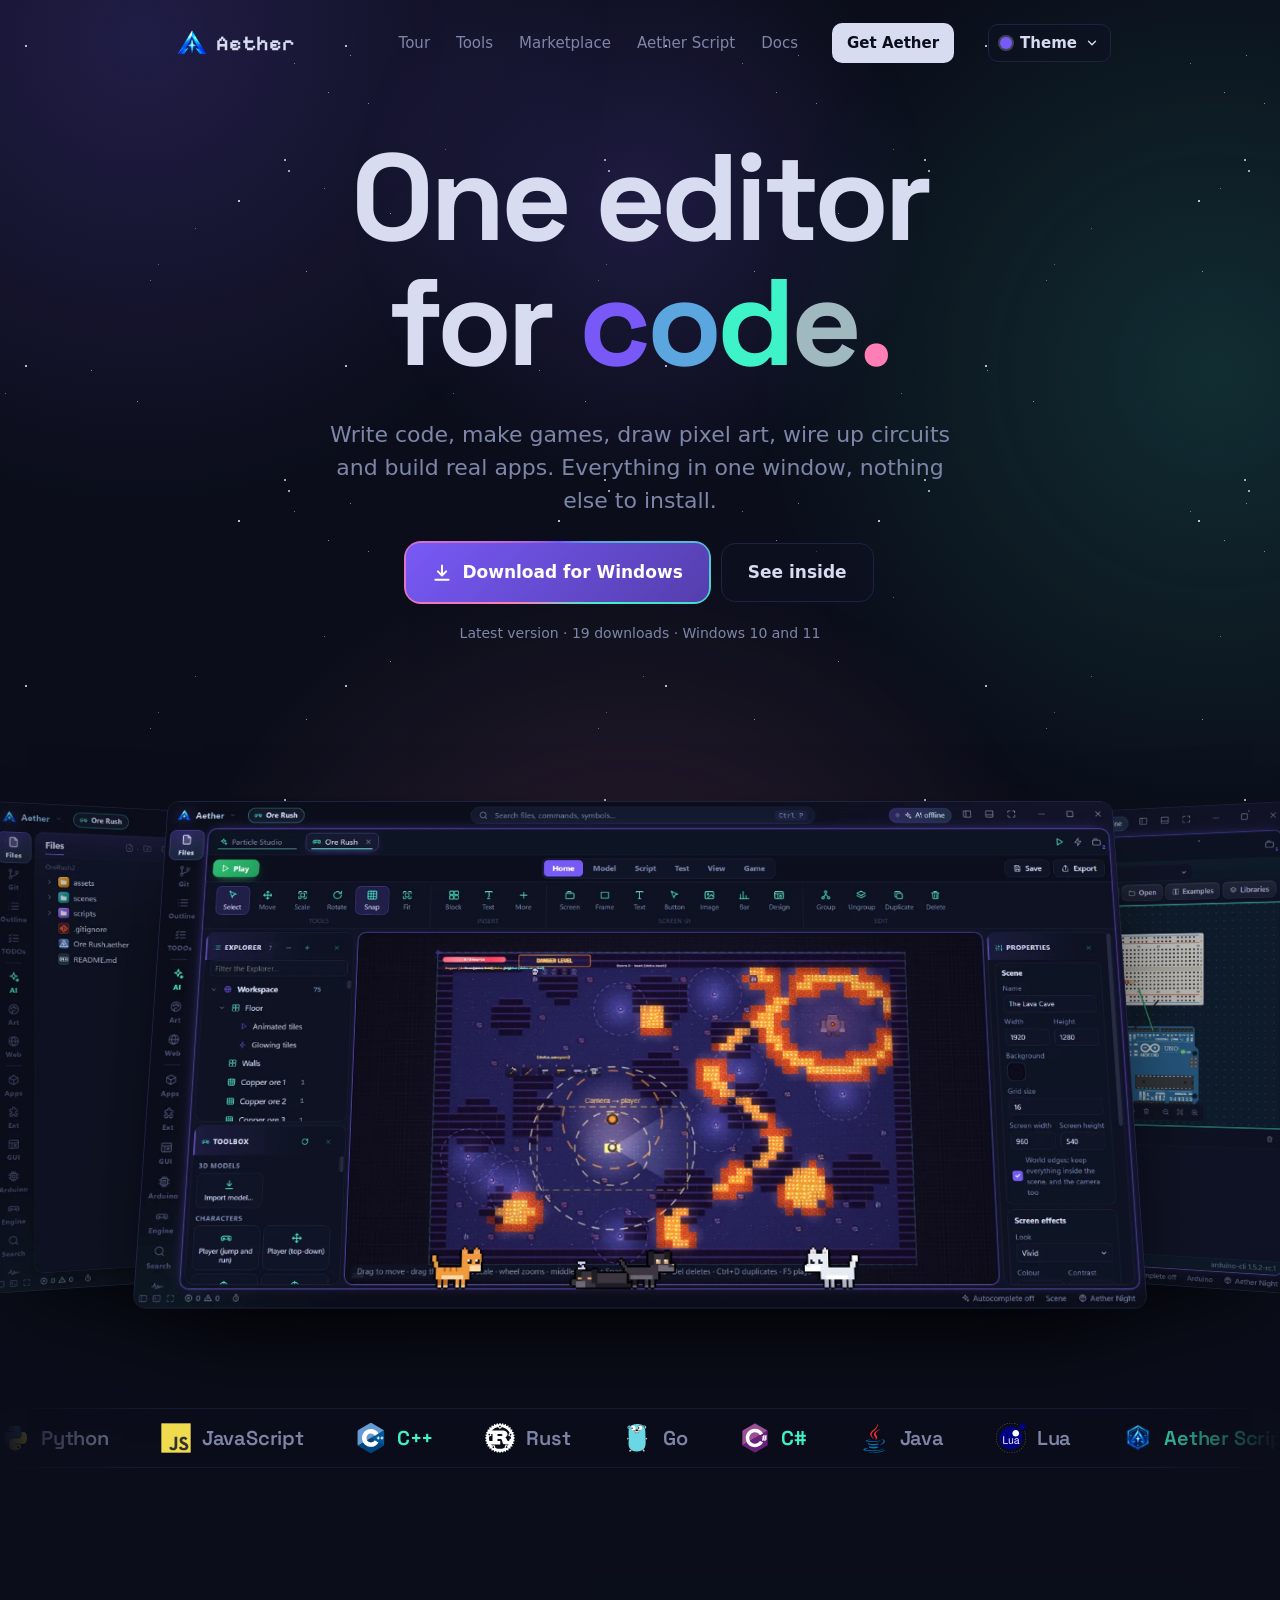
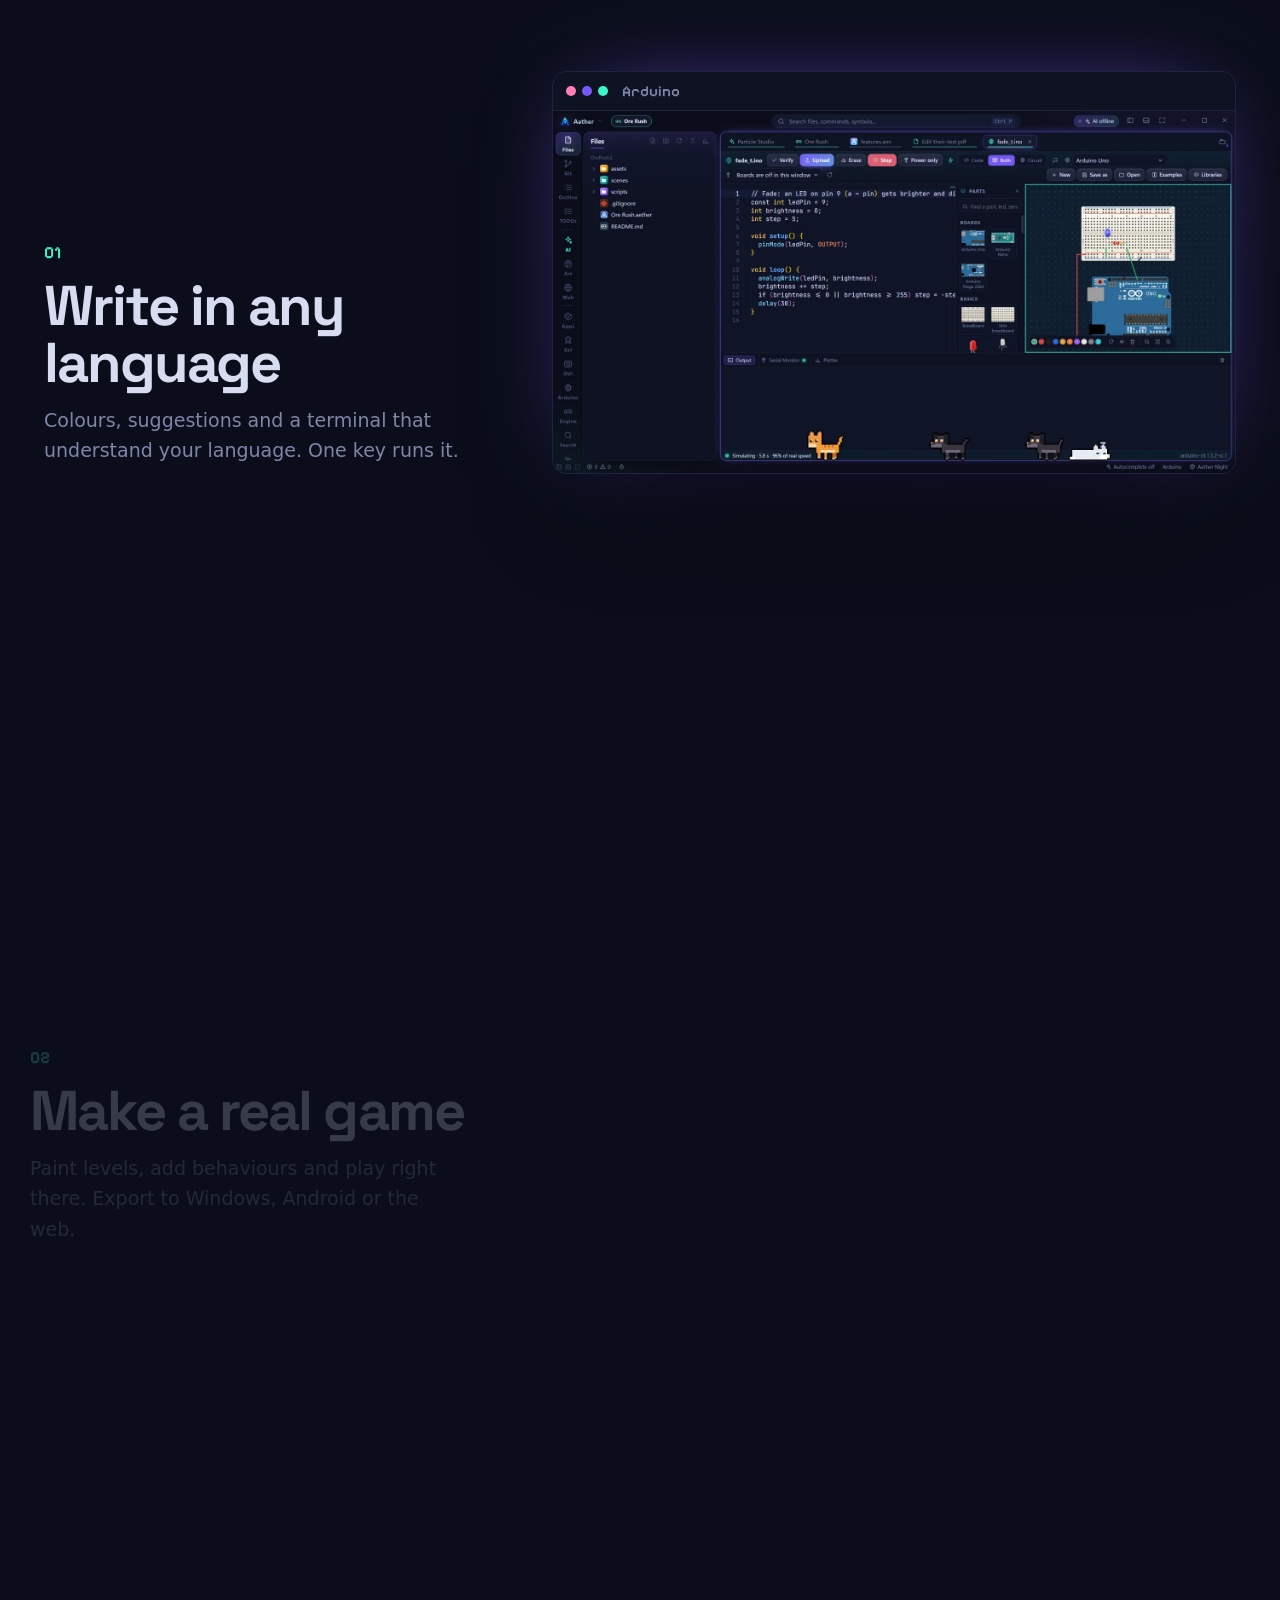
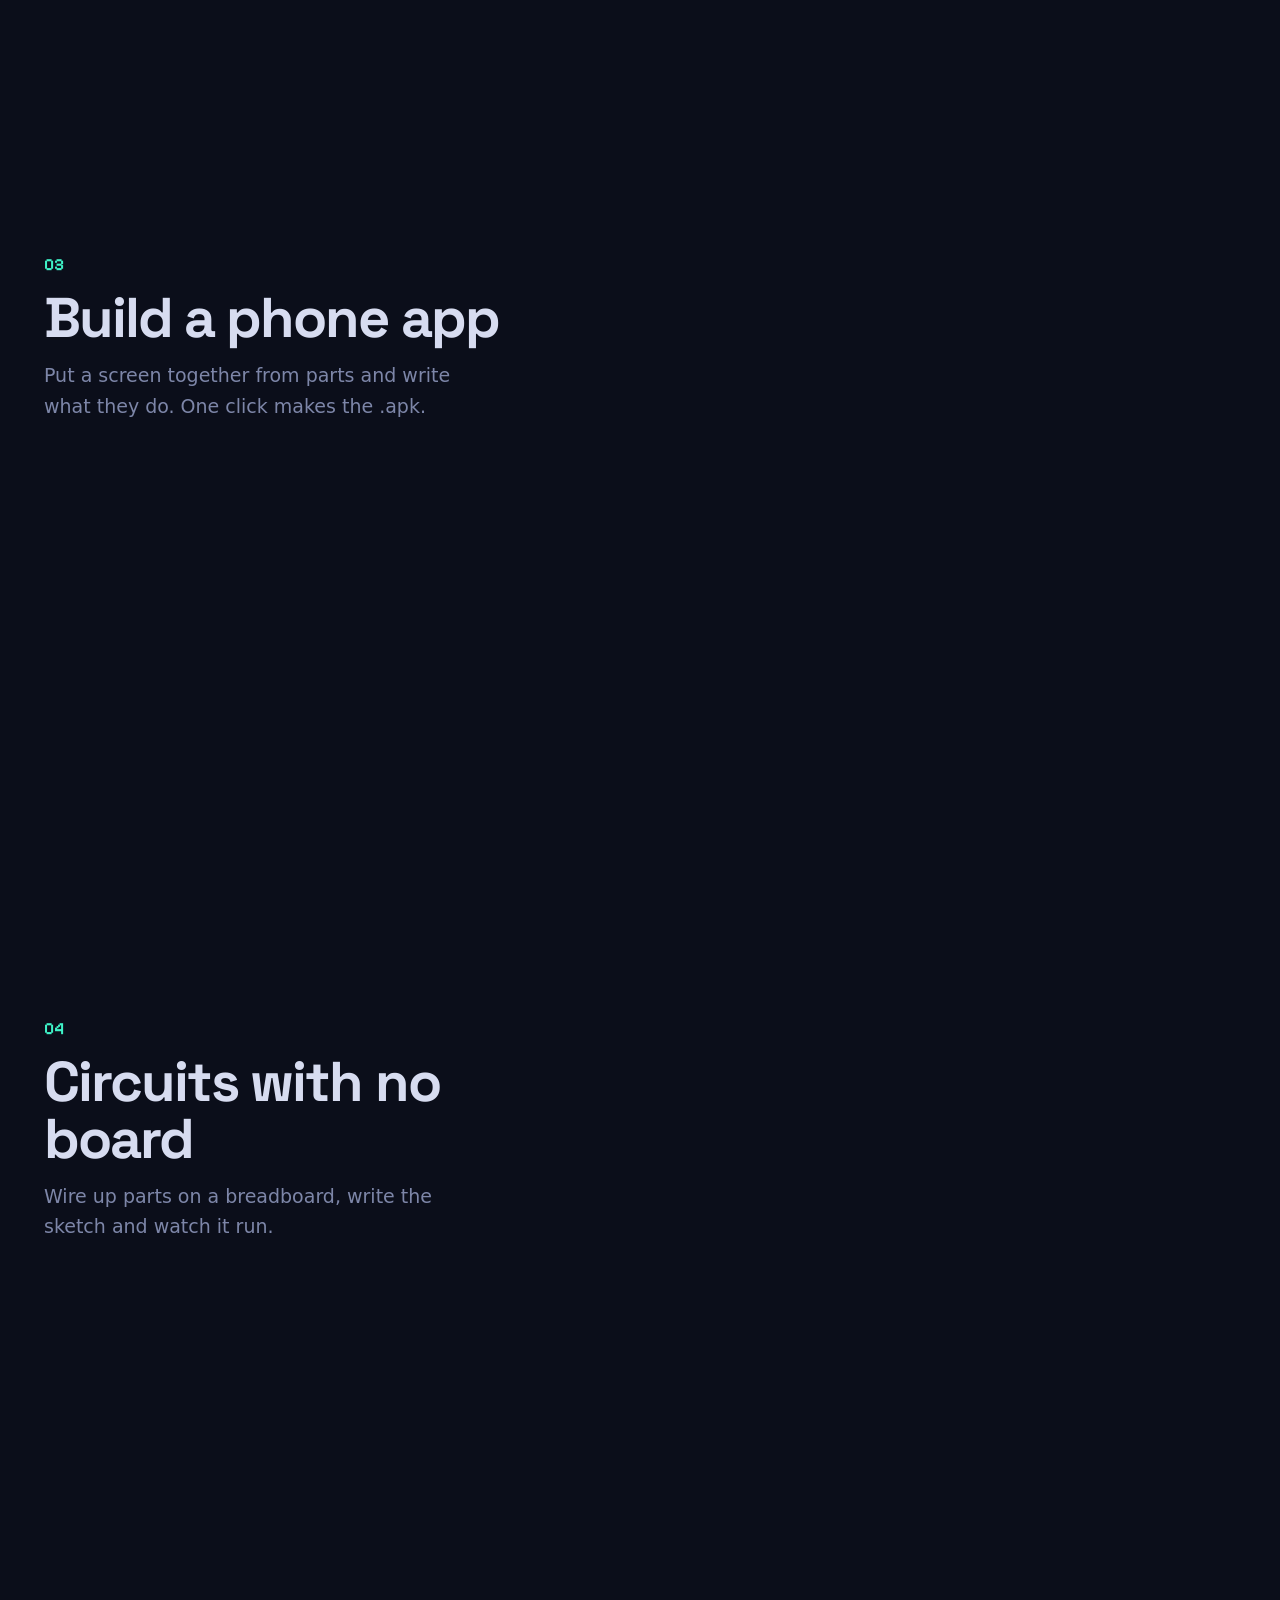
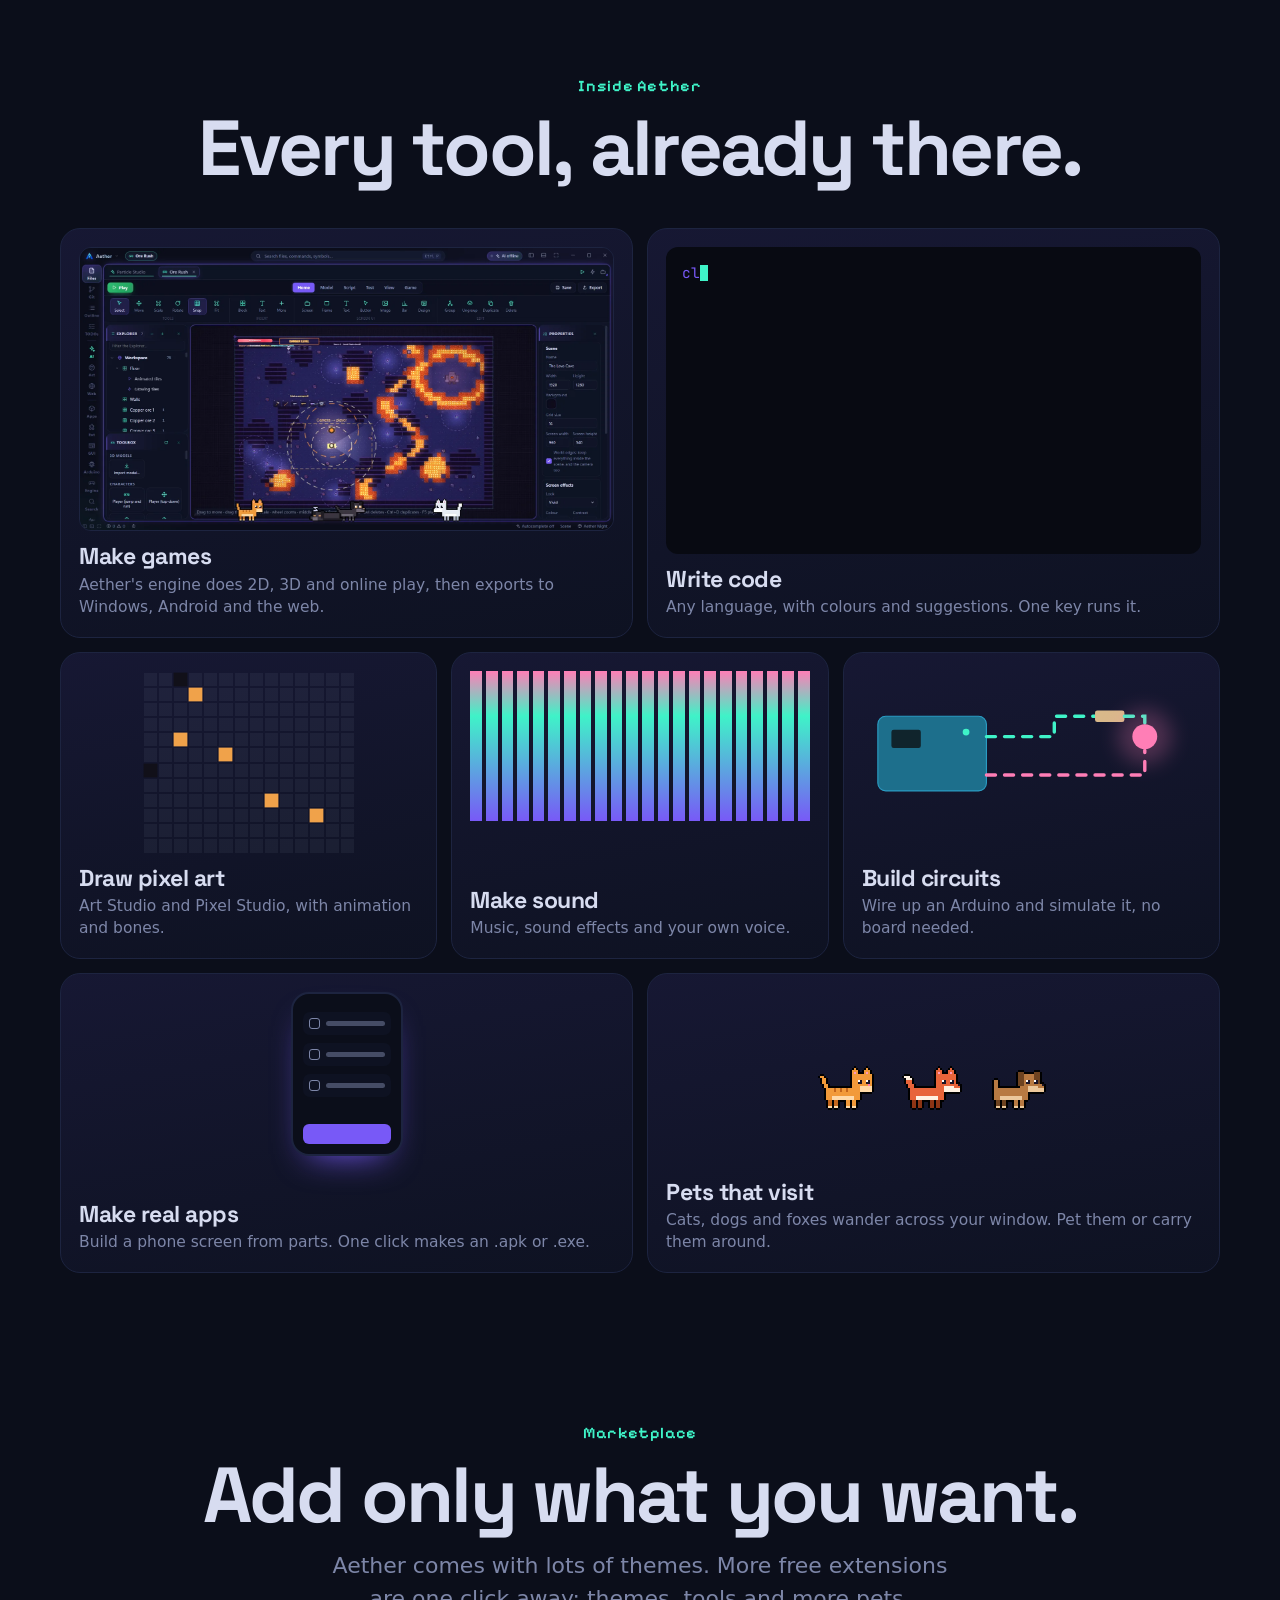
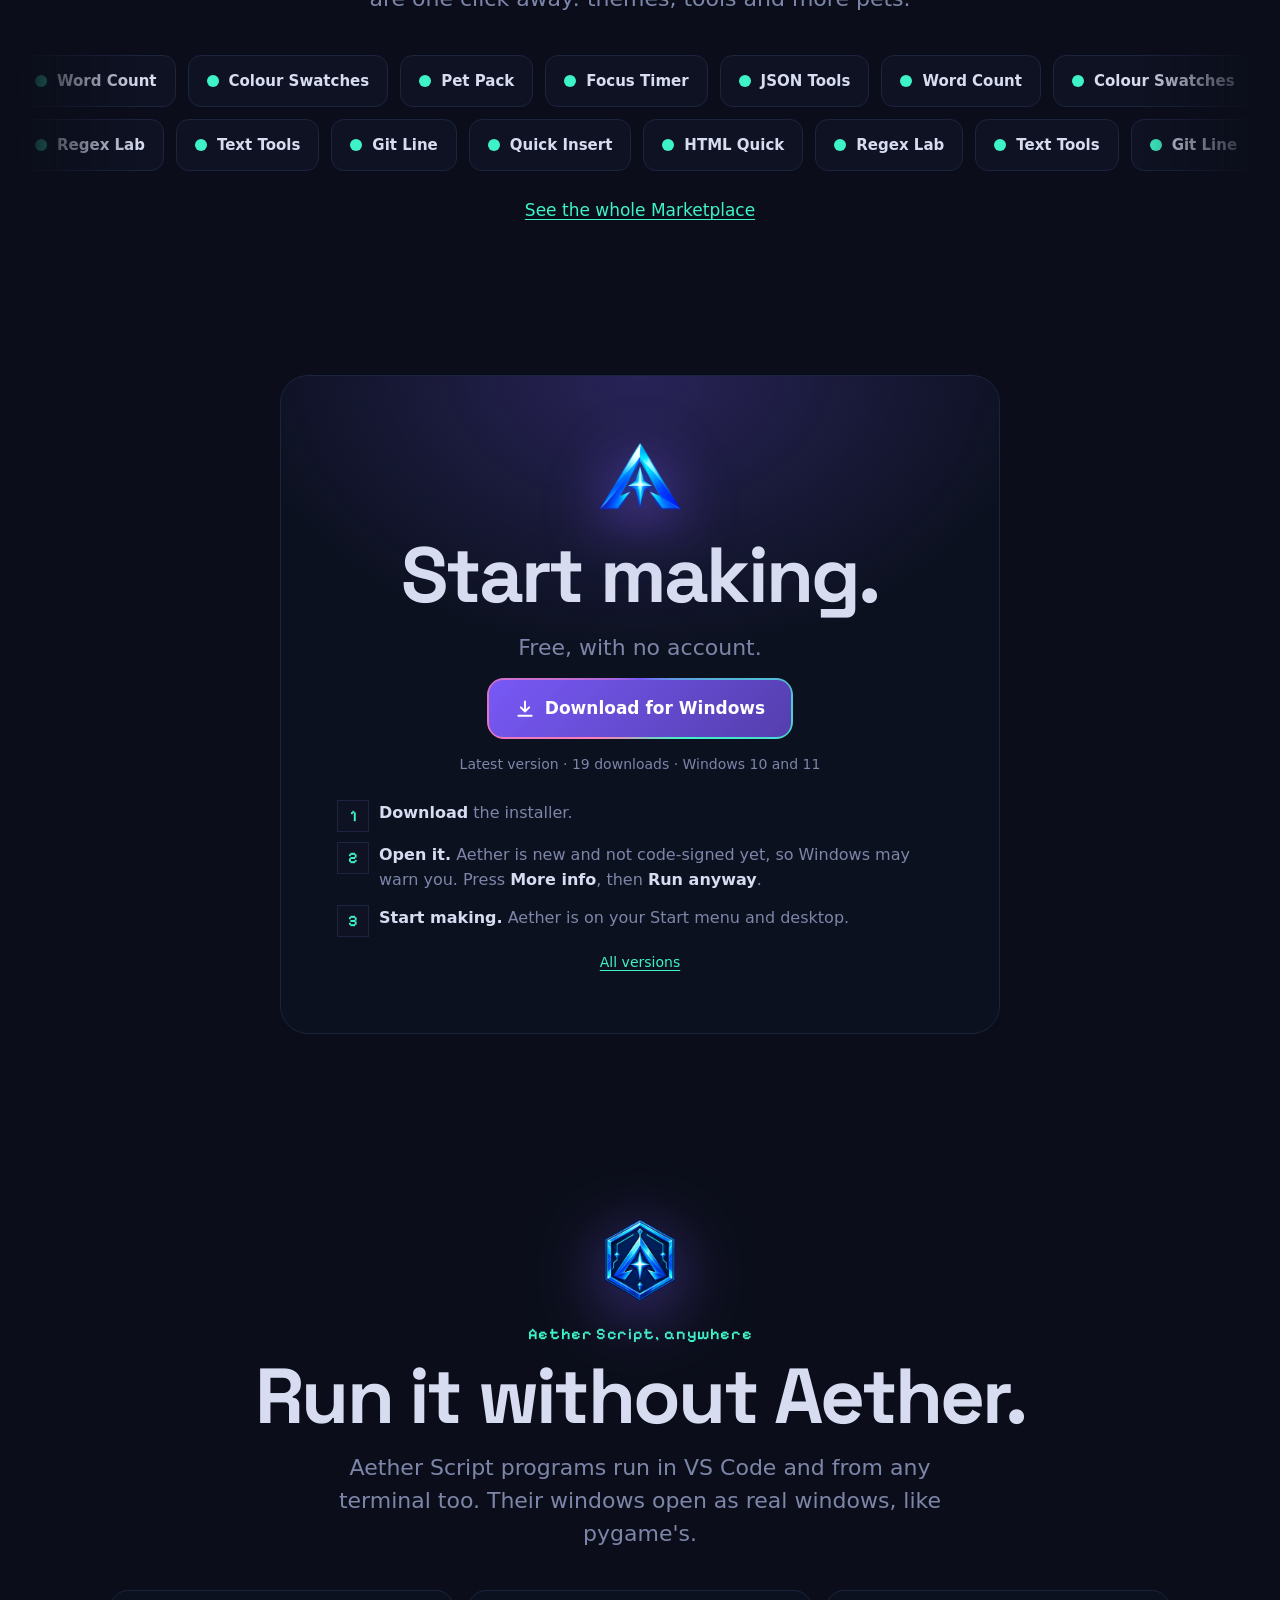
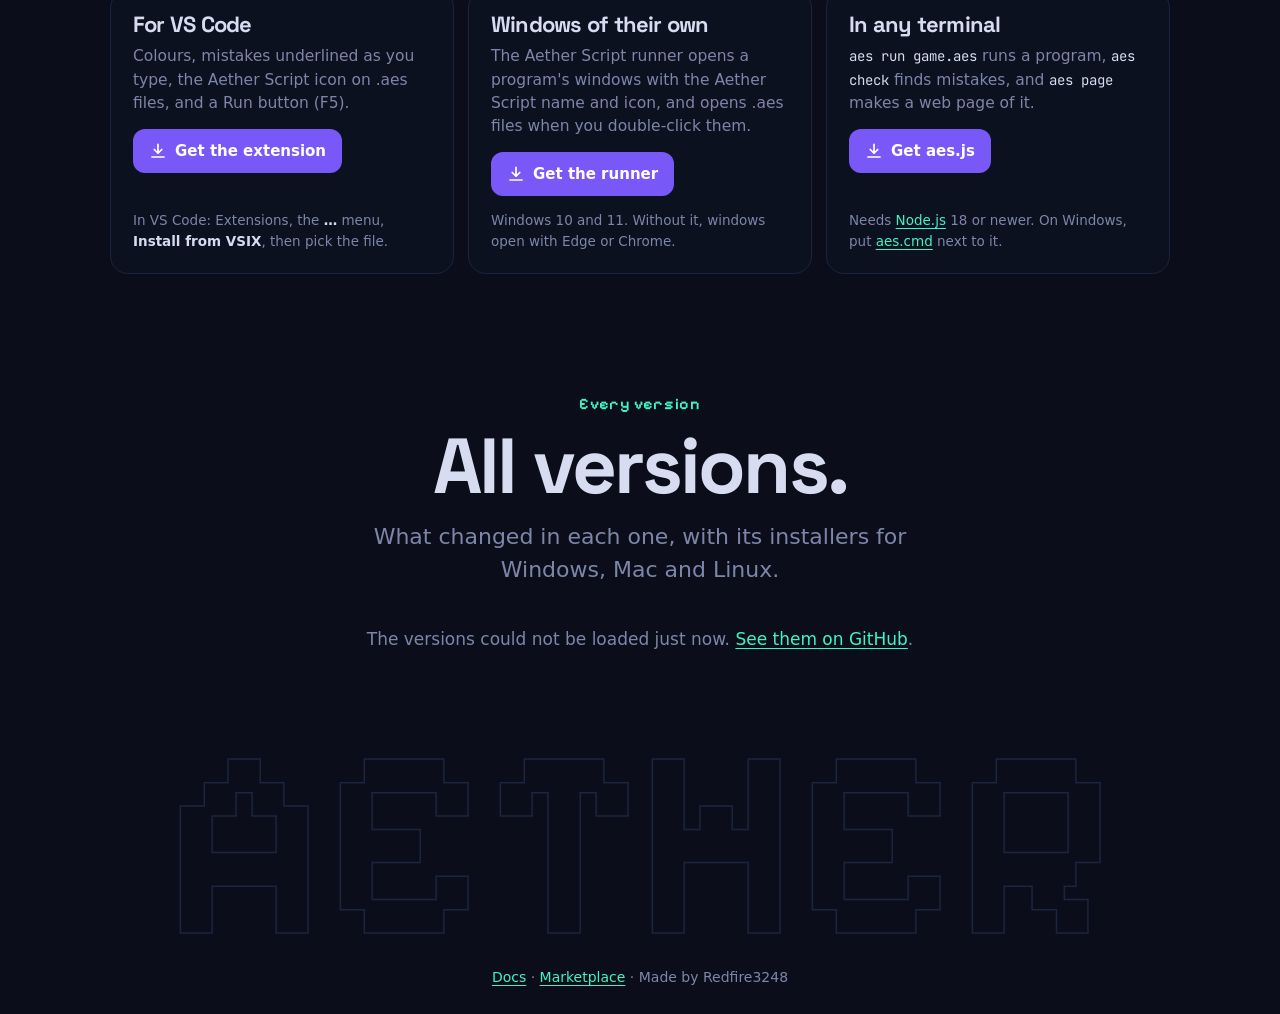
==== commit 5676f95d: "Download page: Get Aether downloads straight away, and the top bar fits narrower screens - Get Aethe" ====
--- a/index.html
+++ b/index.html
@@ -14,7 +14,7 @@
   <link rel="preconnect" href="https://fonts.googleapis.com">
   <link rel="preconnect" href="https://fonts.gstatic.com" crossorigin>
   <link href="https://fonts.googleapis.com/css2?family=Space+Grotesk:wght@500;700&display=swap" rel="stylesheet">
-  <link rel="stylesheet" href="style.css?v=13">
+  <link rel="stylesheet" href="style.css?v=14">
 </head>
 <body>
   <a class="skip" href="#main">Skip to the page</a>
@@ -27,13 +27,13 @@
   <header class="top" id="top">
     <a class="brand" href="#main"><img src="img/logo.png" alt="" width="30" height="30"> <span>Aether</span></a>
     <nav aria-label="Main">
-      <a href="#story">Tour</a>
-      <a href="#live">Tools</a>
+      <a class="nav-more" href="#story">Tour</a>
+      <a class="nav-more" href="#live">Tools</a>
       <a href="#market">Marketplace</a>
       <a href="#aether-script">Aether Script</a>
       <a href="https://redfire3248.github.io/aether-marketplace/docs.html">Docs</a>
     </nav>
-    <a class="nav-get" href="#get">Get Aether</a>
+    <a class="nav-get dl-now" href="https://github.com/Redfire3248/aether-download/releases/latest/download/Aether-Setup.exe">Get Aether</a>
     <div class="theme-pick">
       <button class="theme-btn" id="theme-btn" type="button" aria-haspopup="true" aria-expanded="false" aria-controls="theme-menu" title="Change the theme">
         <i class="theme-dot"></i><span>Theme</span>
@@ -198,6 +198,6 @@
     <p class="small"><a class="link" href="https://redfire3248.github.io/aether-marketplace/docs.html">Docs</a> · <a class="link" href="https://redfire3248.github.io/aether-marketplace/marketplace.html">Marketplace</a> · Made by Redfire3248</p>
   </footer>
 
-  <script src="script.js?v=12"></script>
+  <script src="script.js?v=14"></script>
 </body>
 </html>
--- a/style.css
+++ b/style.css
@@ -400,3 +400,8 @@
 /* the top bar stays on one line: smaller and closer together on narrower screens */
 .top nav a, .nav-get, .theme-btn { white-space: nowrap; }
 @media (max-width: 1000px) { .top nav { gap: 14px; font-size: 14px; } .top { gap: 12px; } }
+
+/* the top bar on narrower screens: the logo keeps its room, and the tour links make way */
+.brand { flex: none; }
+.top nav { min-width: 0; }
+@media (max-width: 860px) { .top nav .nav-more { display: none; } }
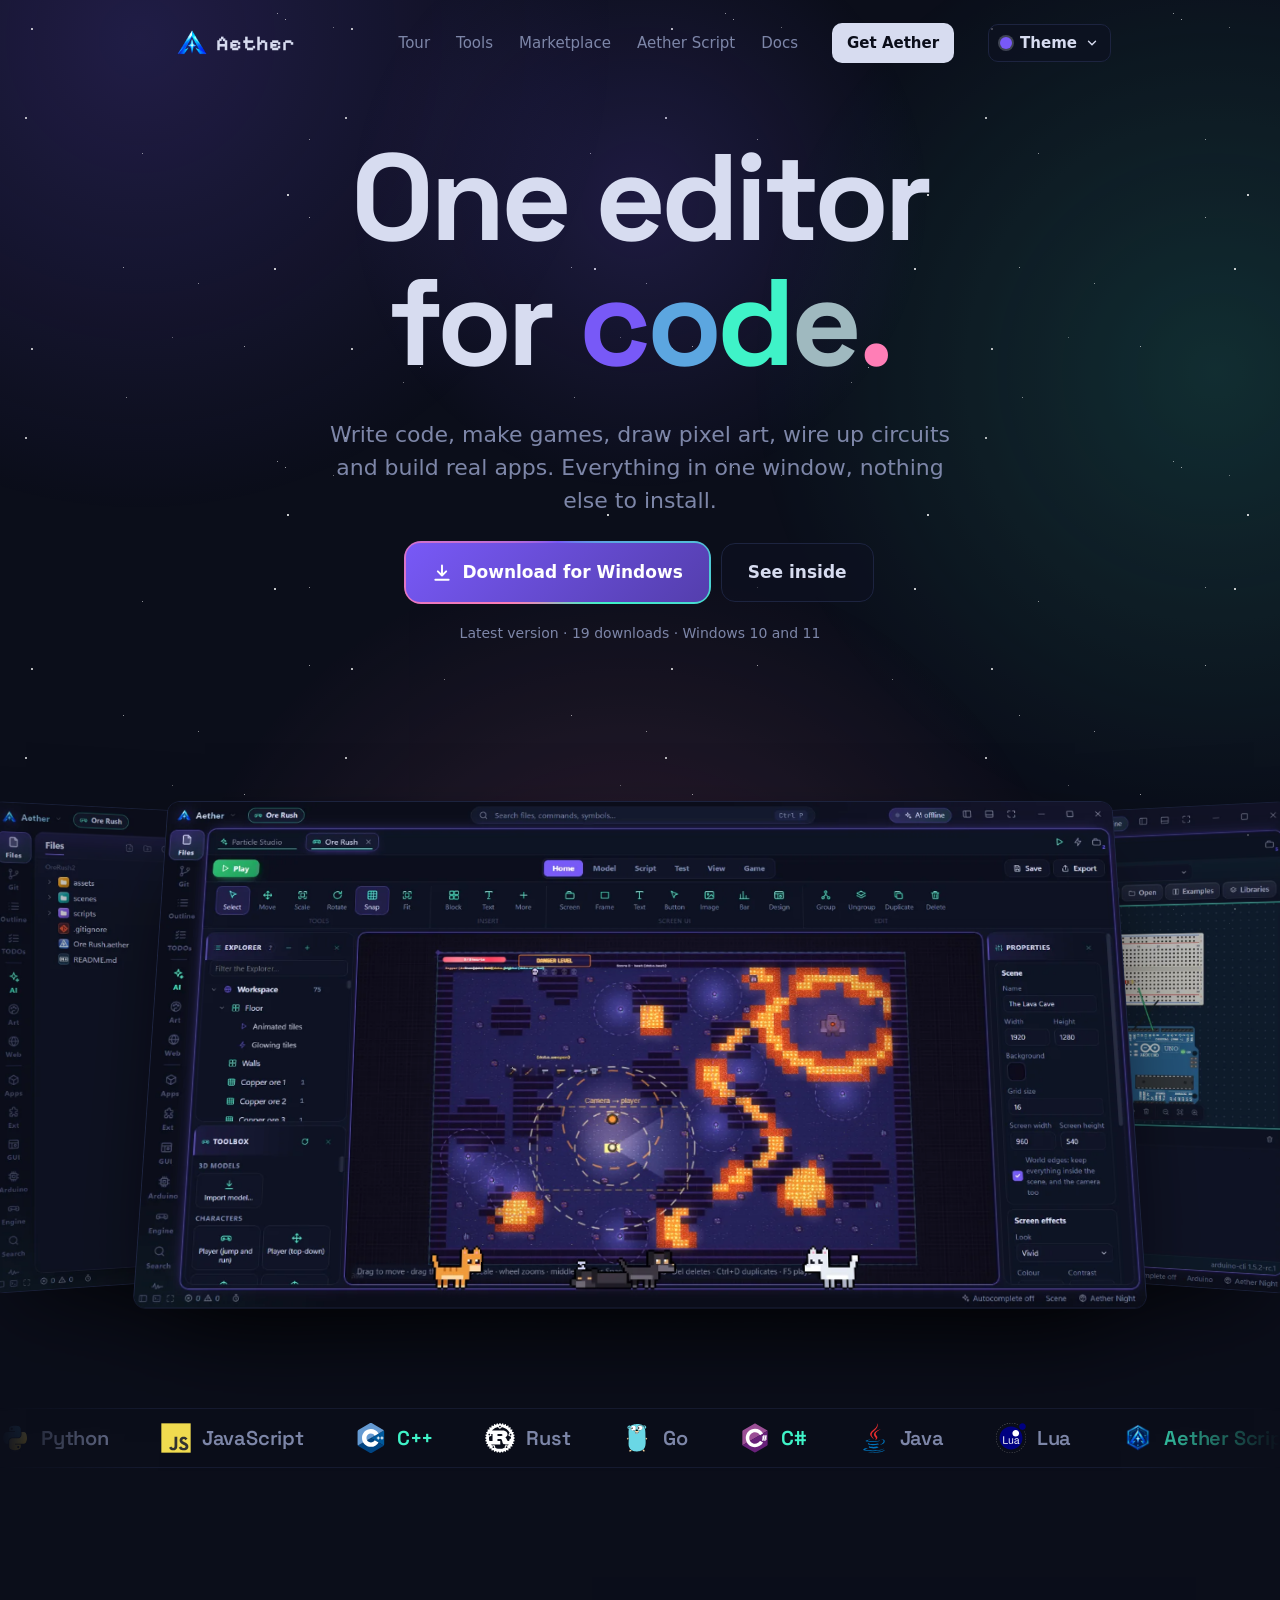
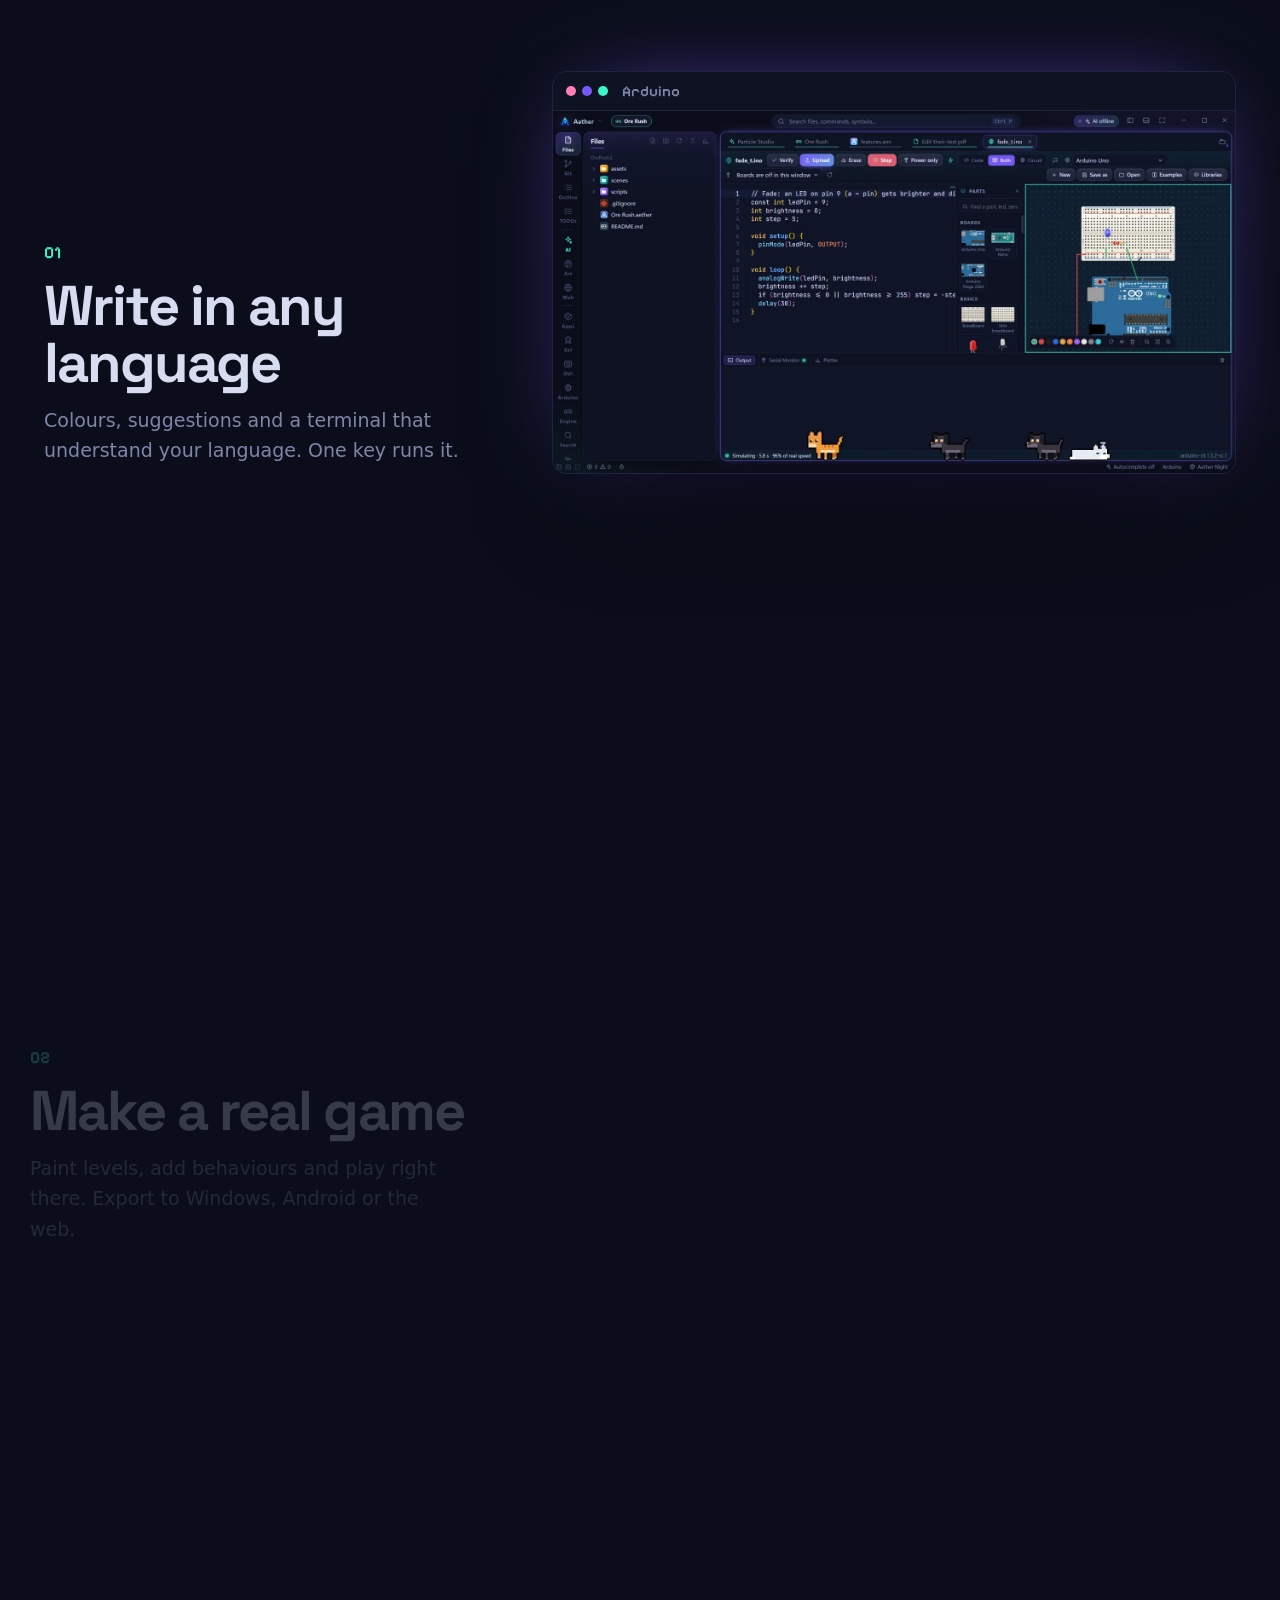
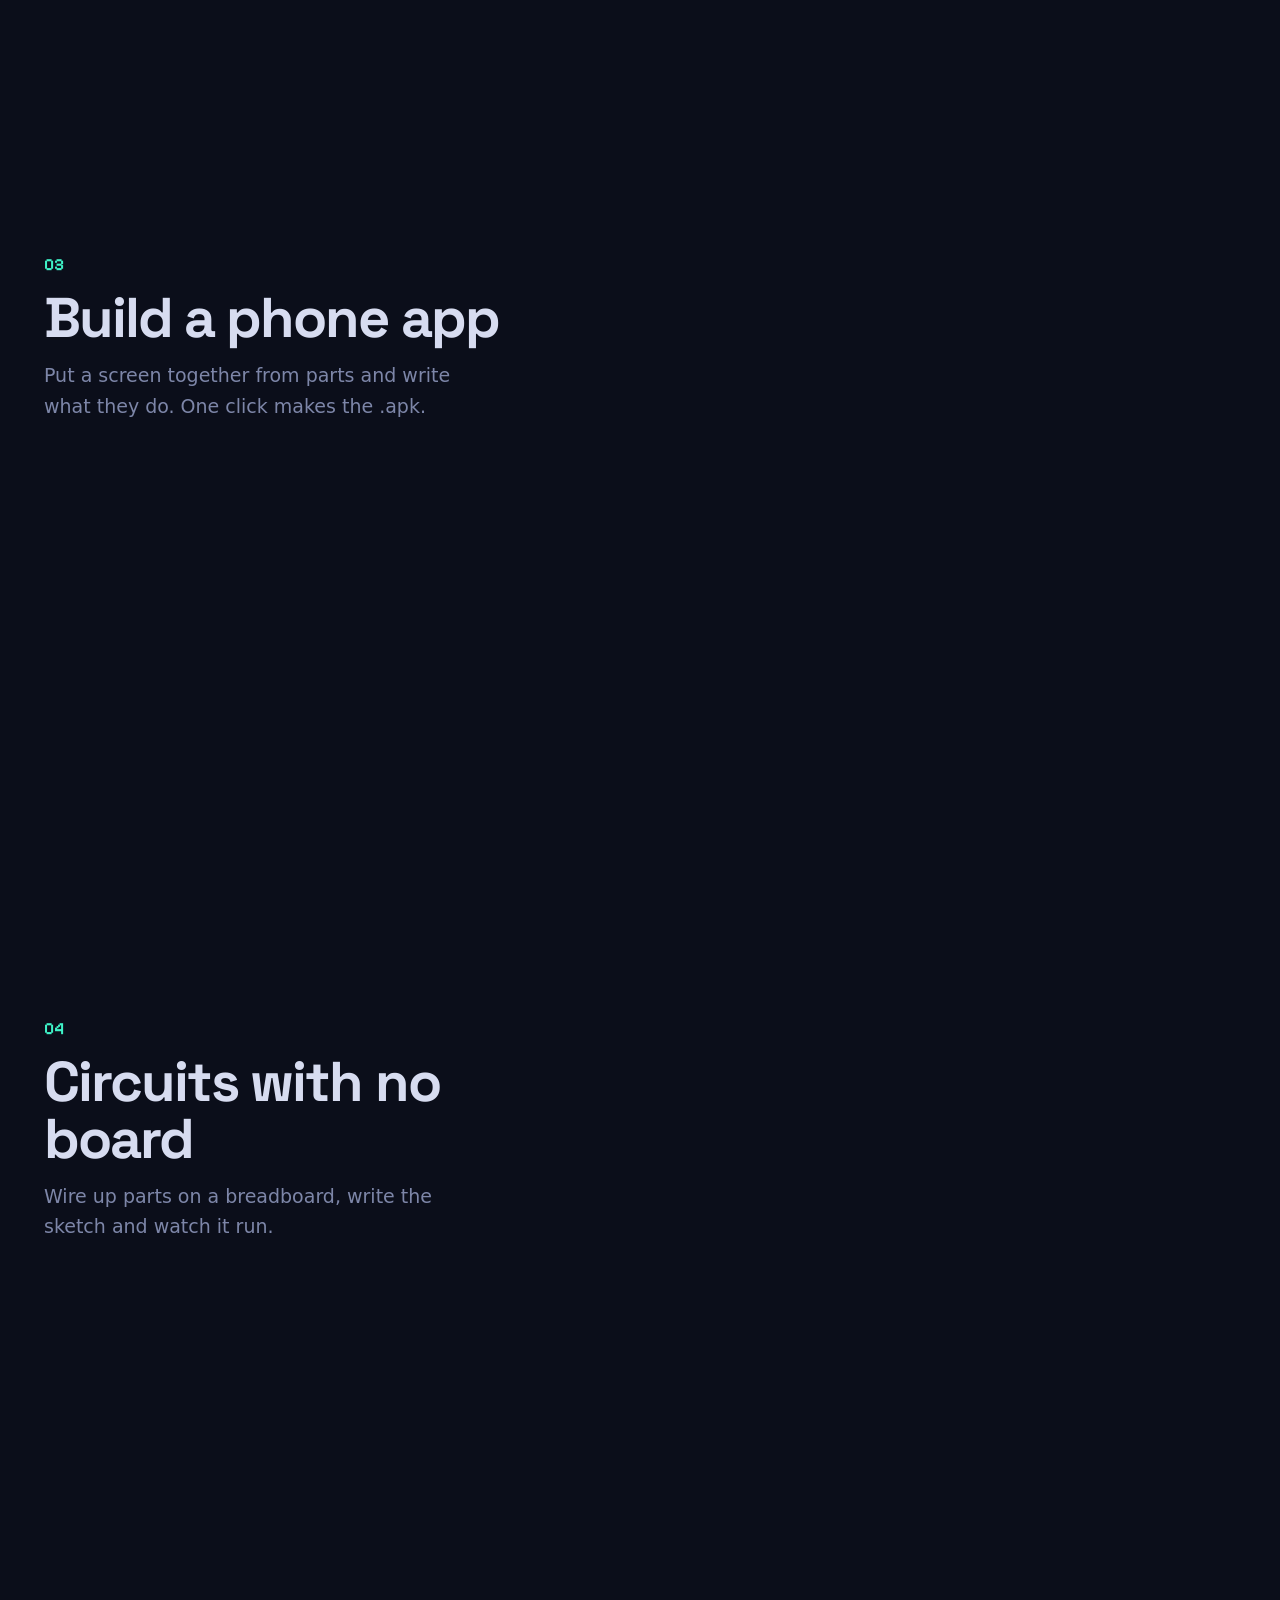
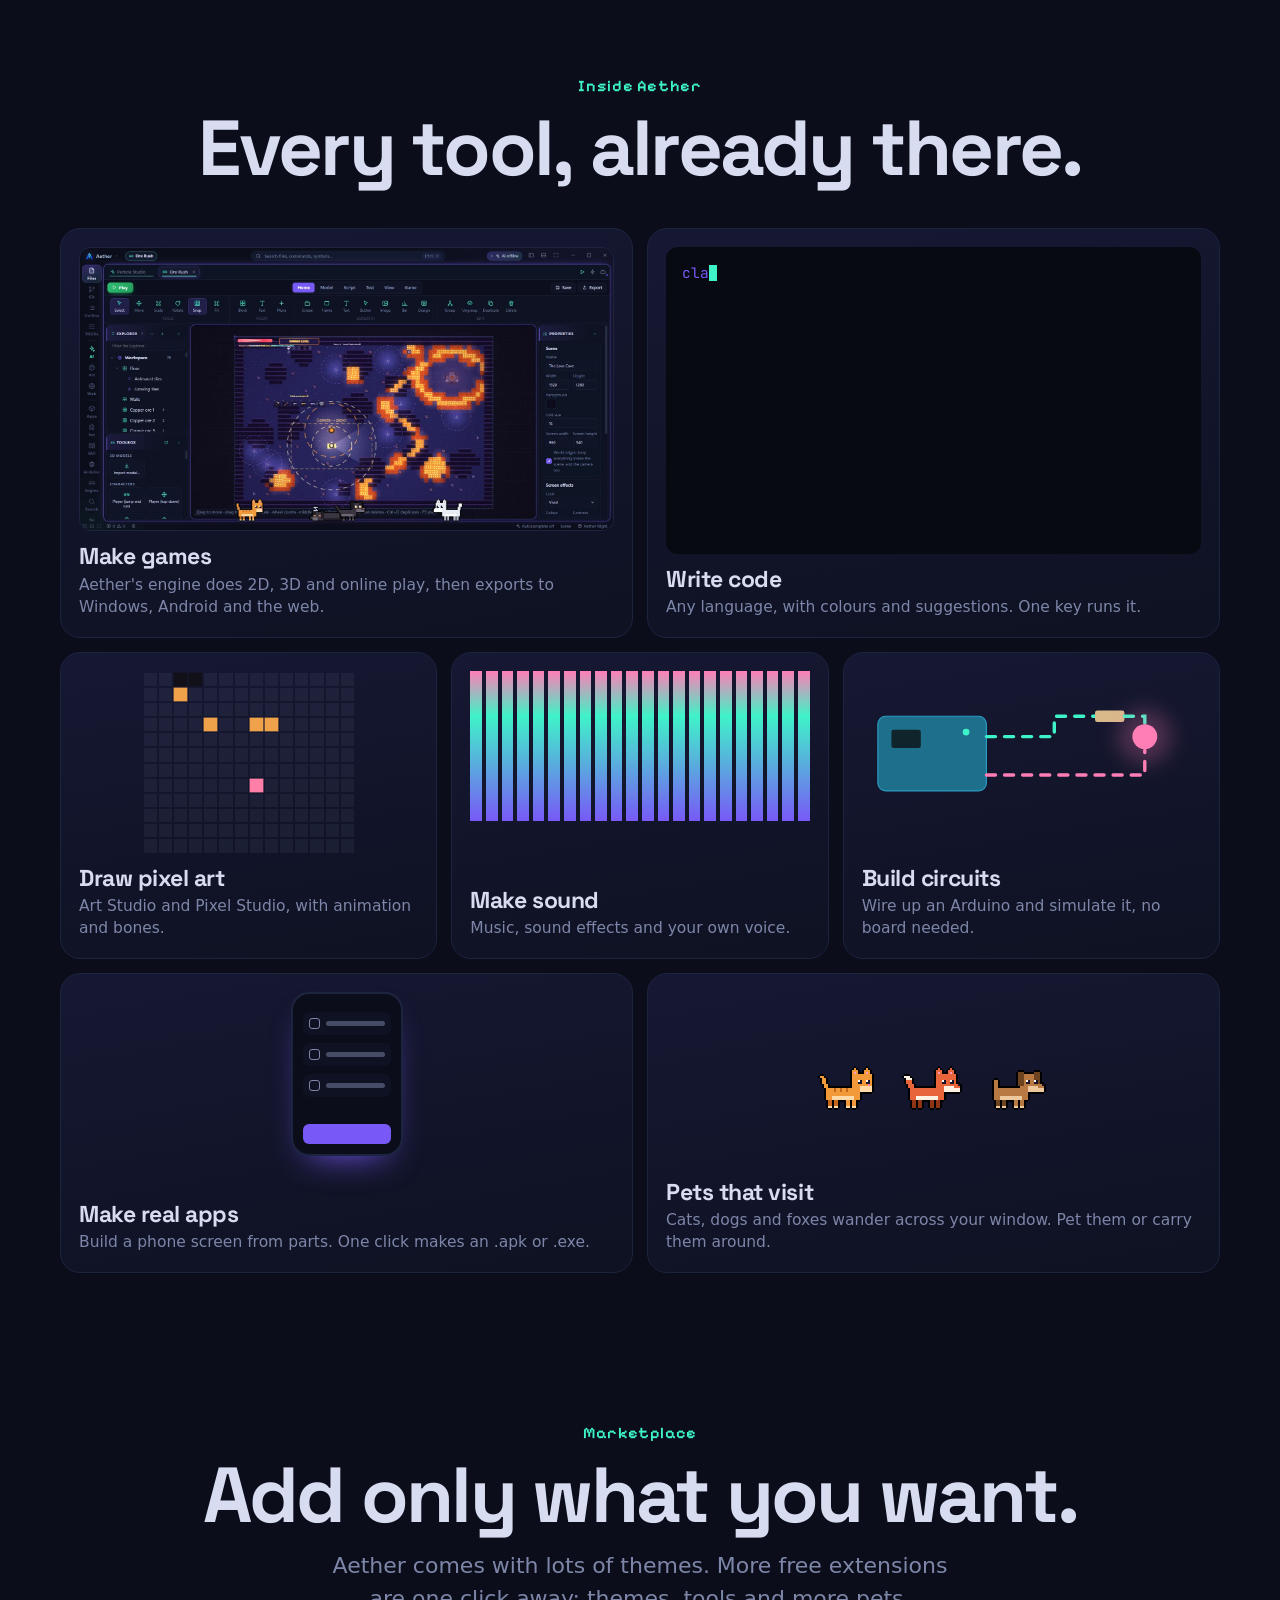
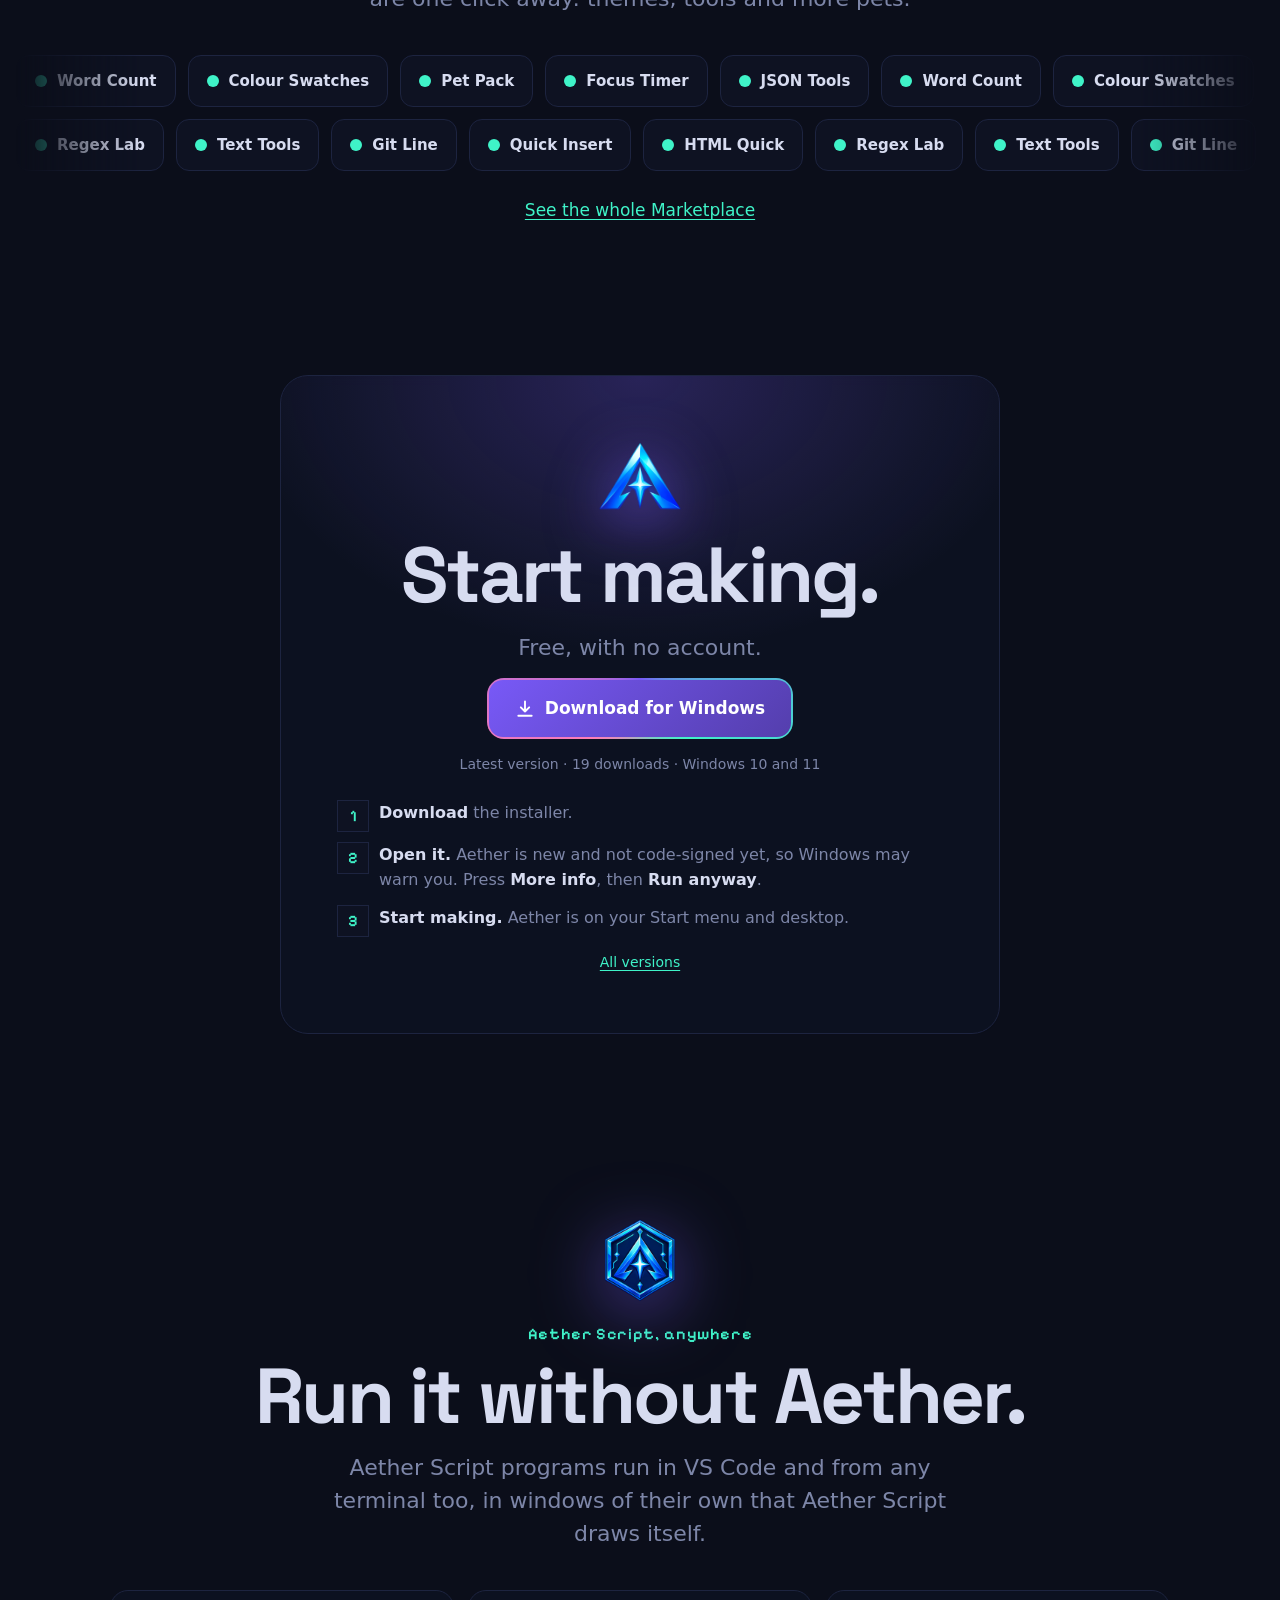
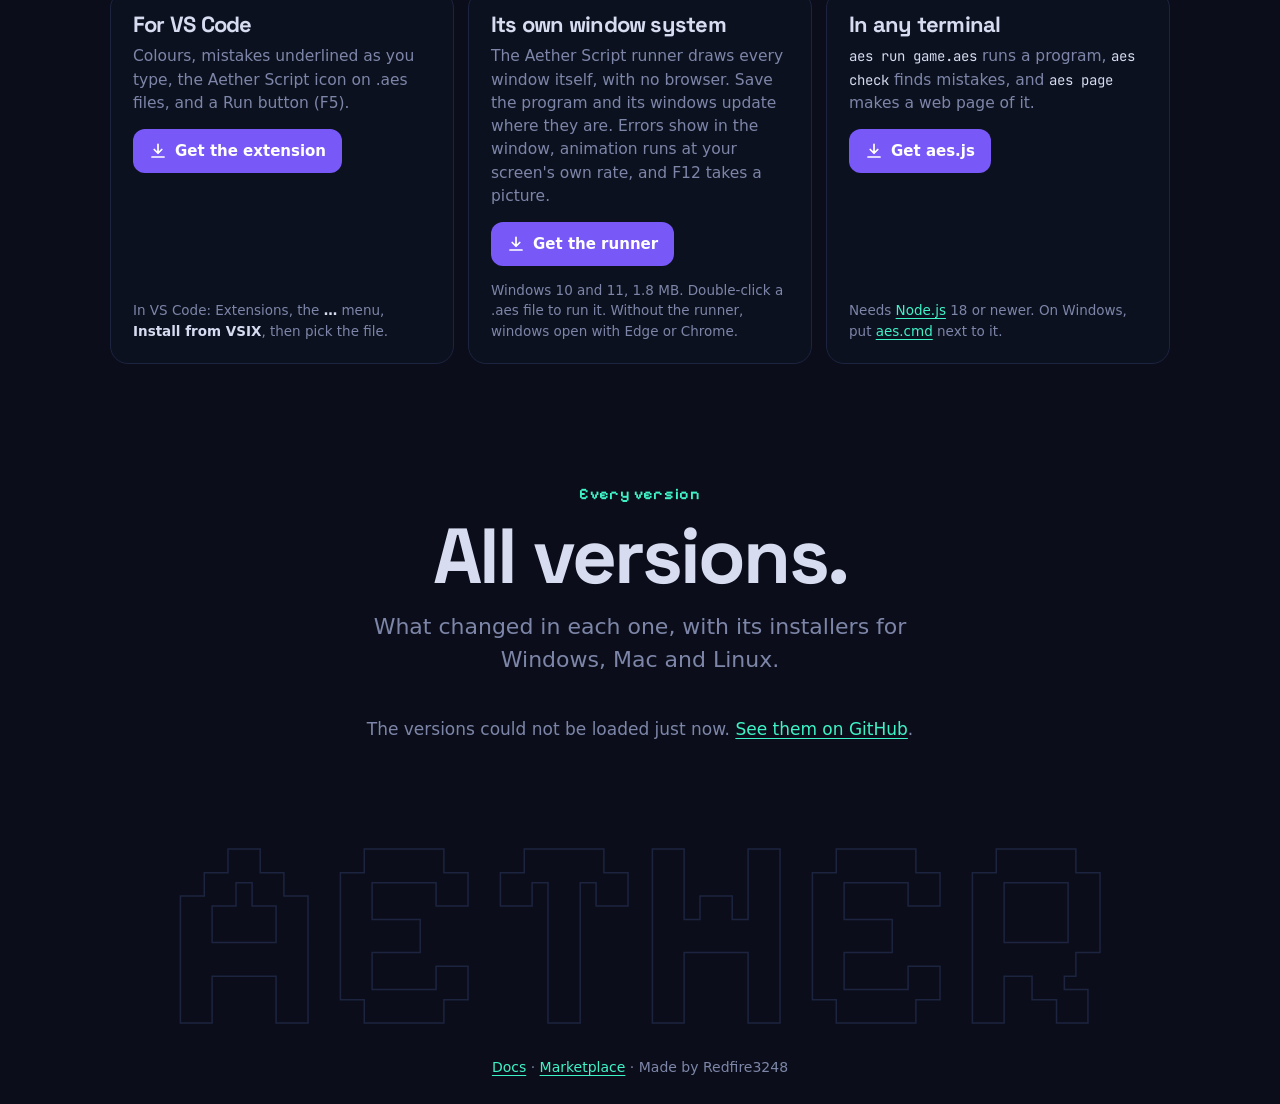
==== commit ac0bde01: "Aether Script 1.1.0: its own window system, with live reload Co-Authored-By: Claude Opus 5.5 <norepl" ====
--- a/index.html
+++ b/index.html
@@ -14,7 +14,7 @@
   <link rel="preconnect" href="https://fonts.googleapis.com">
   <link rel="preconnect" href="https://fonts.gstatic.com" crossorigin>
   <link href="https://fonts.googleapis.com/css2?family=Space+Grotesk:wght@500;700&display=swap" rel="stylesheet">
-  <link rel="stylesheet" href="style.css?v=14">
+  <link rel="stylesheet" href="style.css?v=15">
 </head>
 <body>
   <a class="skip" href="#main">Skip to the page</a>
@@ -159,26 +159,26 @@
         <img class="aes-logo" src="img/aether-script.png" alt="" width="96" height="96">
         <p class="eyebrow">Aether Script, anywhere</p>
         <h2 class="split">Run it without Aether.</h2>
-        <p class="lead">Aether Script programs run in VS Code and from any terminal too. Their windows open as real windows, like pygame's.</p>
+        <p class="lead">Aether Script programs run in VS Code and from any terminal too, in windows of their own that Aether Script draws itself.</p>
       </header>
       <div class="aes-cards">
         <article class="aes-card">
           <h3>For VS Code</h3>
           <p>Colours, mistakes underlined as you type, the Aether Script icon on .aes files, and a Run button (F5).</p>
-          <a class="aes-get" href="https://github.com/Redfire3248/aether-download/releases/download/aether-script-v1.0.0/aether-script-1.0.0.vsix"><svg viewBox="0 0 24 24" width="18" height="18" aria-hidden="true"><path d="M12 3v12m0 0-5-5m5 5 5-5M4 20h16"/></svg>Get the extension</a>
+          <a class="aes-get" href="https://github.com/Redfire3248/aether-download/releases/download/aether-script-v1.1.0/aether-script-1.1.0.vsix"><svg viewBox="0 0 24 24" width="18" height="18" aria-hidden="true"><path d="M12 3v12m0 0-5-5m5 5 5-5M4 20h16"/></svg>Get the extension</a>
           <p class="small">In VS Code: Extensions, the <b>…</b> menu, <b>Install from VSIX</b>, then pick the file.</p>
         </article>
         <article class="aes-card">
-          <h3>Windows of their own</h3>
-          <p>The Aether Script runner opens a program's windows with the Aether Script name and icon, and opens .aes files when you double-click them.</p>
-          <a class="aes-get" href="https://github.com/Redfire3248/aether-download/releases/download/aether-script-v1.0.0/Aether-Script-Setup.exe"><svg viewBox="0 0 24 24" width="18" height="18" aria-hidden="true"><path d="M12 3v12m0 0-5-5m5 5 5-5M4 20h16"/></svg>Get the runner</a>
-          <p class="small">Windows 10 and 11. Without it, windows open with Edge or Chrome.</p>
+          <h3>Its own window system</h3>
+          <p>The Aether Script runner draws every window itself, with no browser. Save the program and its windows update where they are. Errors show in the window, animation runs at your screen's own rate, and F12 takes a picture.</p>
+          <a class="aes-get" href="https://github.com/Redfire3248/aether-download/releases/download/aether-script-v1.1.0/Aether-Script-Setup.exe"><svg viewBox="0 0 24 24" width="18" height="18" aria-hidden="true"><path d="M12 3v12m0 0-5-5m5 5 5-5M4 20h16"/></svg>Get the runner</a>
+          <p class="small">Windows 10 and 11, 1.8 MB. Double-click a .aes file to run it. Without the runner, windows open with Edge or Chrome.</p>
         </article>
         <article class="aes-card">
           <h3>In any terminal</h3>
           <p><code>aes run game.aes</code> runs a program, <code>aes check</code> finds mistakes, and <code>aes page</code> makes a web page of it.</p>
-          <a class="aes-get" href="https://github.com/Redfire3248/aether-download/releases/download/aether-script-v1.0.0/aes.js"><svg viewBox="0 0 24 24" width="18" height="18" aria-hidden="true"><path d="M12 3v12m0 0-5-5m5 5 5-5M4 20h16"/></svg>Get aes.js</a>
-          <p class="small">Needs <a class="link" href="https://nodejs.org">Node.js</a> 18 or newer. On Windows, put <a class="link" href="https://github.com/Redfire3248/aether-download/releases/download/aether-script-v1.0.0/aes.cmd">aes.cmd</a> next to it.</p>
+          <a class="aes-get" href="https://github.com/Redfire3248/aether-download/releases/download/aether-script-v1.1.0/aes.js"><svg viewBox="0 0 24 24" width="18" height="18" aria-hidden="true"><path d="M12 3v12m0 0-5-5m5 5 5-5M4 20h16"/></svg>Get aes.js</a>
+          <p class="small">Needs <a class="link" href="https://nodejs.org">Node.js</a> 18 or newer. On Windows, put <a class="link" href="https://github.com/Redfire3248/aether-download/releases/download/aether-script-v1.1.0/aes.cmd">aes.cmd</a> next to it.</p>
         </article>
       </div>
     </section>
@@ -198,6 +198,6 @@
     <p class="small"><a class="link" href="https://redfire3248.github.io/aether-marketplace/docs.html">Docs</a> · <a class="link" href="https://redfire3248.github.io/aether-marketplace/marketplace.html">Marketplace</a> · Made by Redfire3248</p>
   </footer>
 
-  <script src="script.js?v=14"></script>
+  <script src="script.js?v=15"></script>
 </body>
 </html>
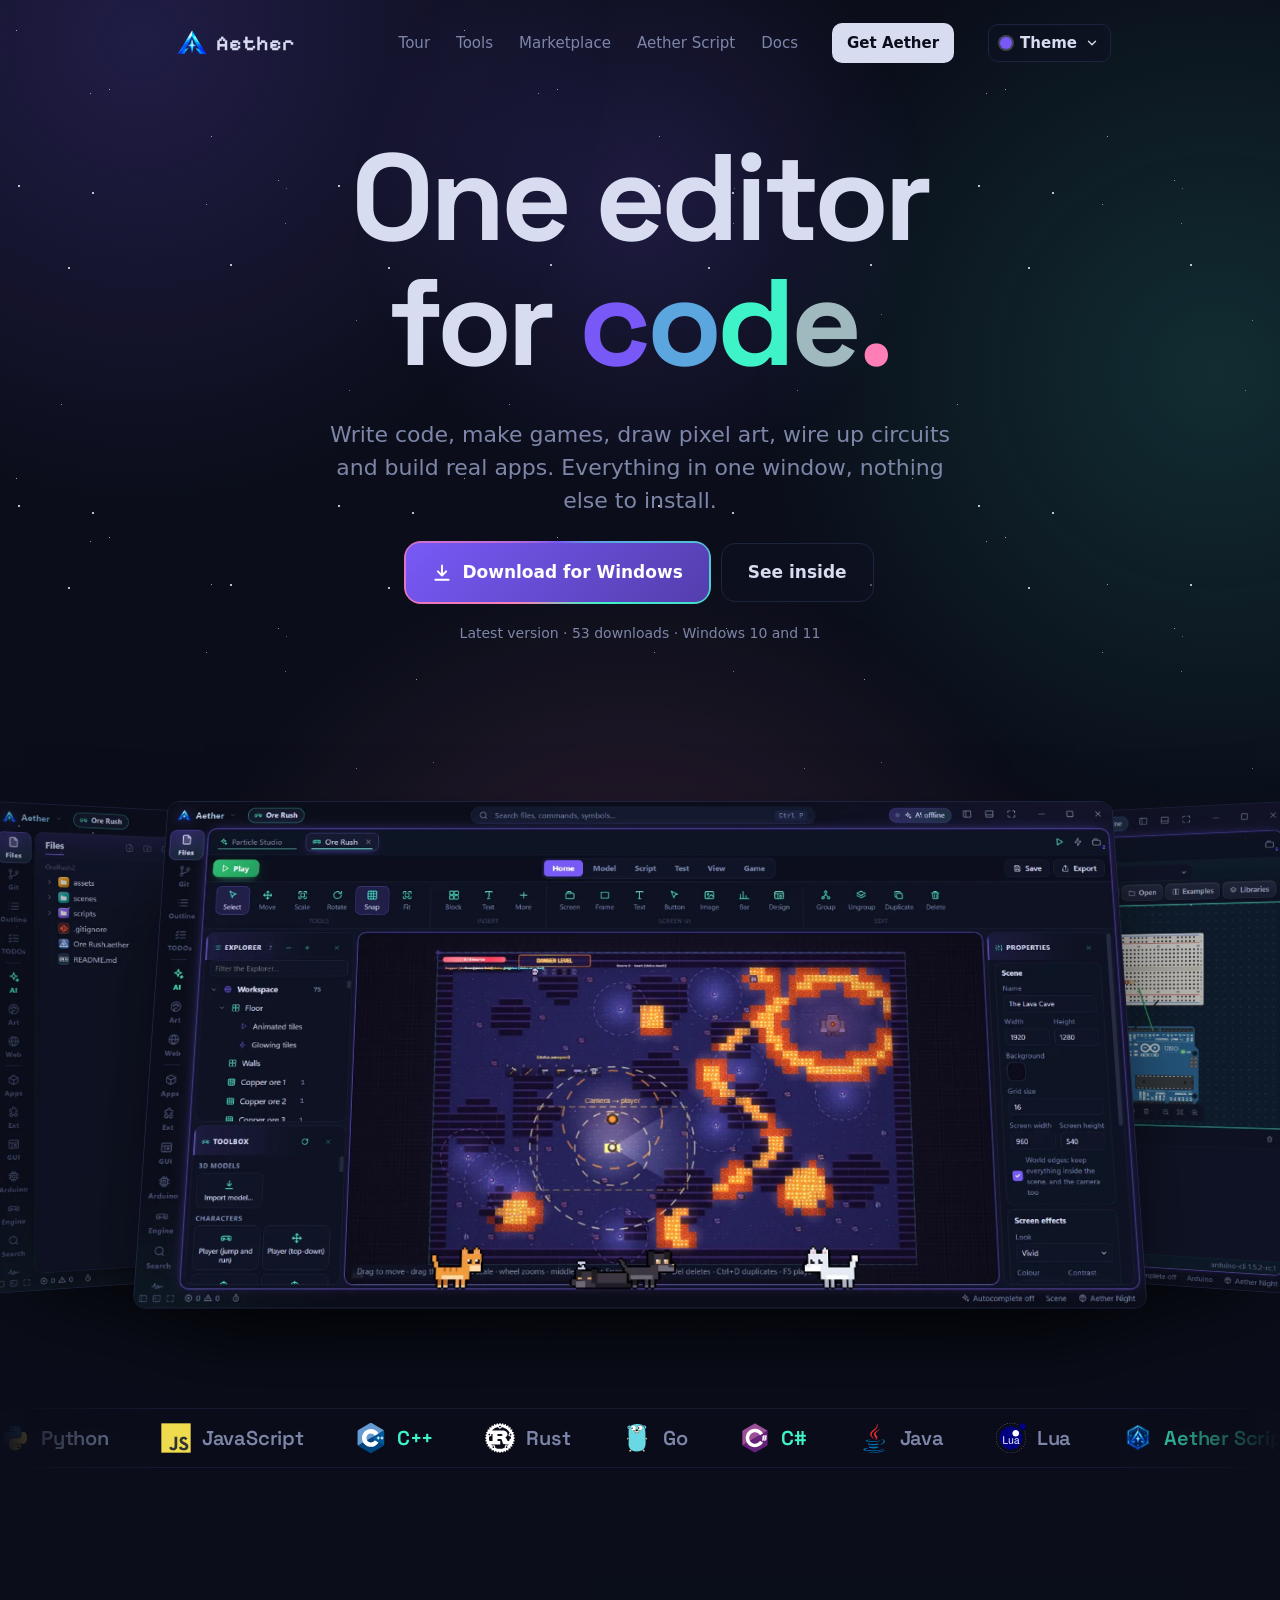
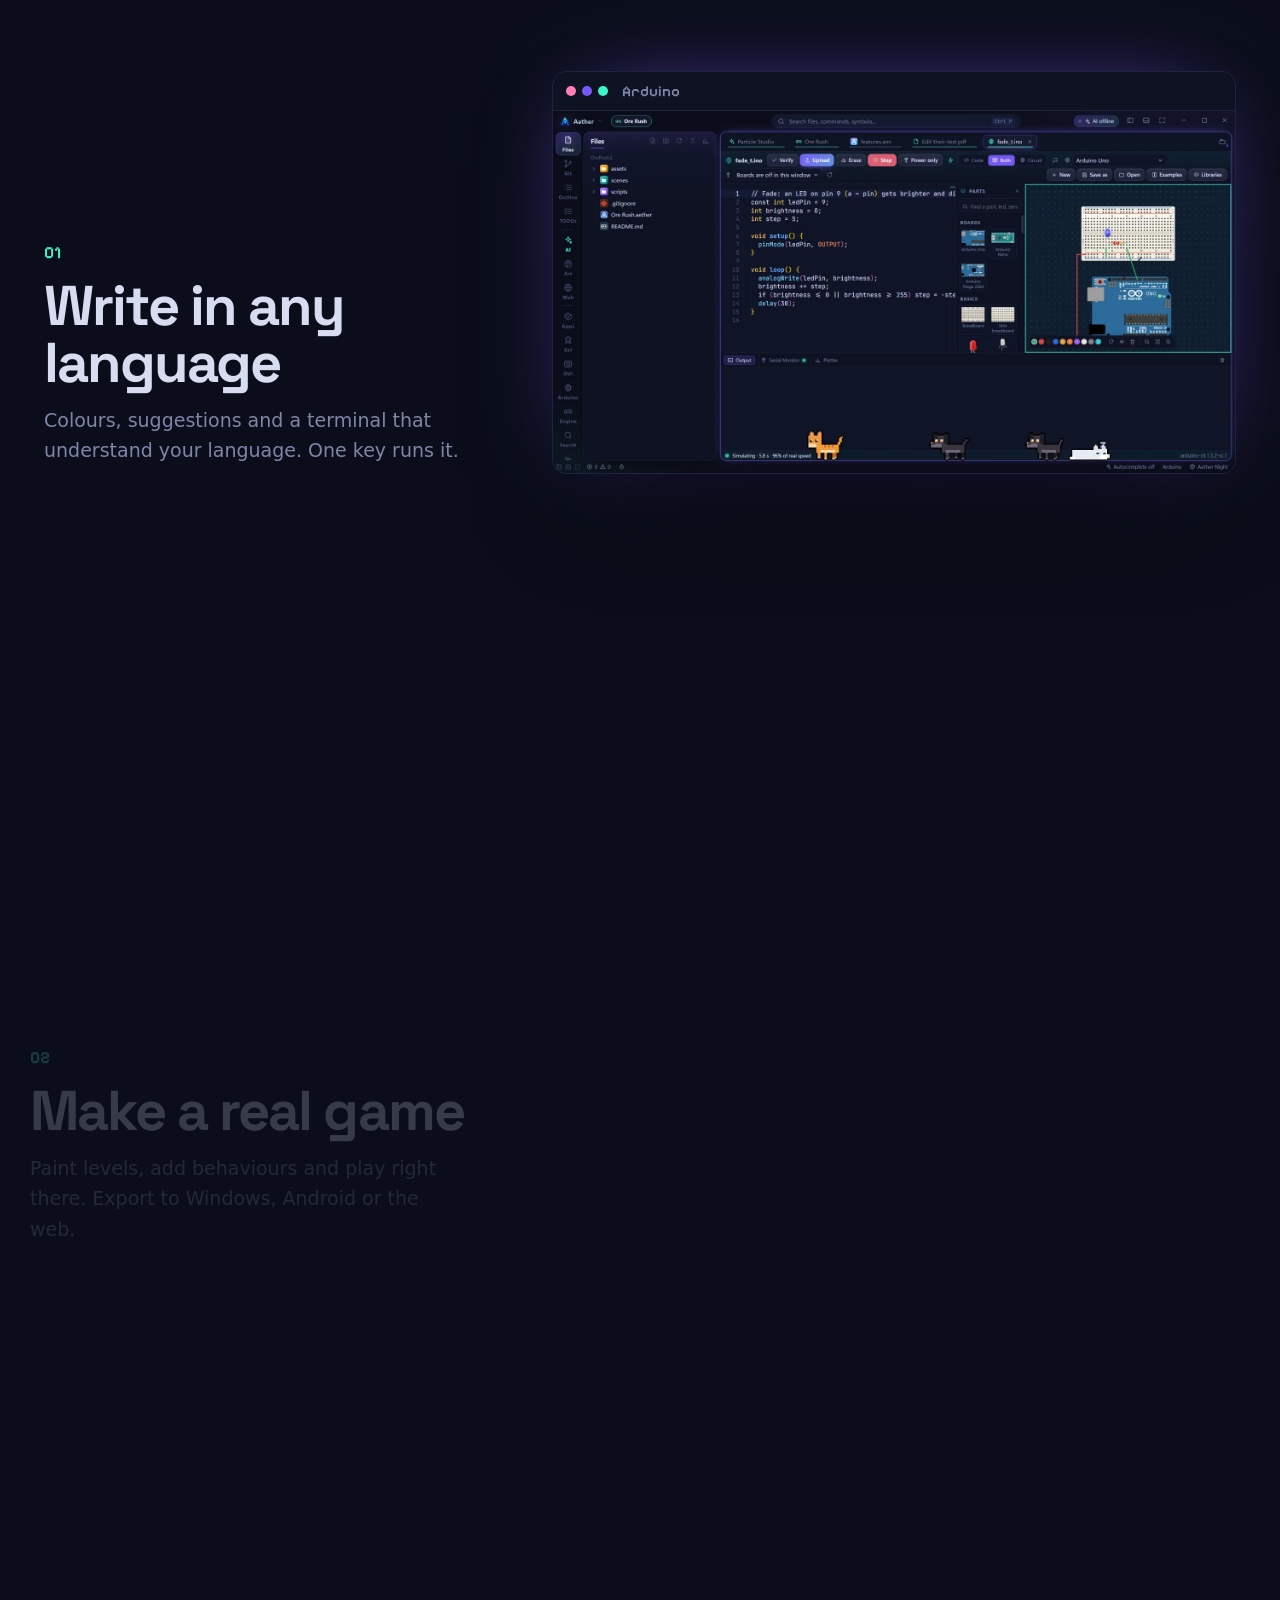
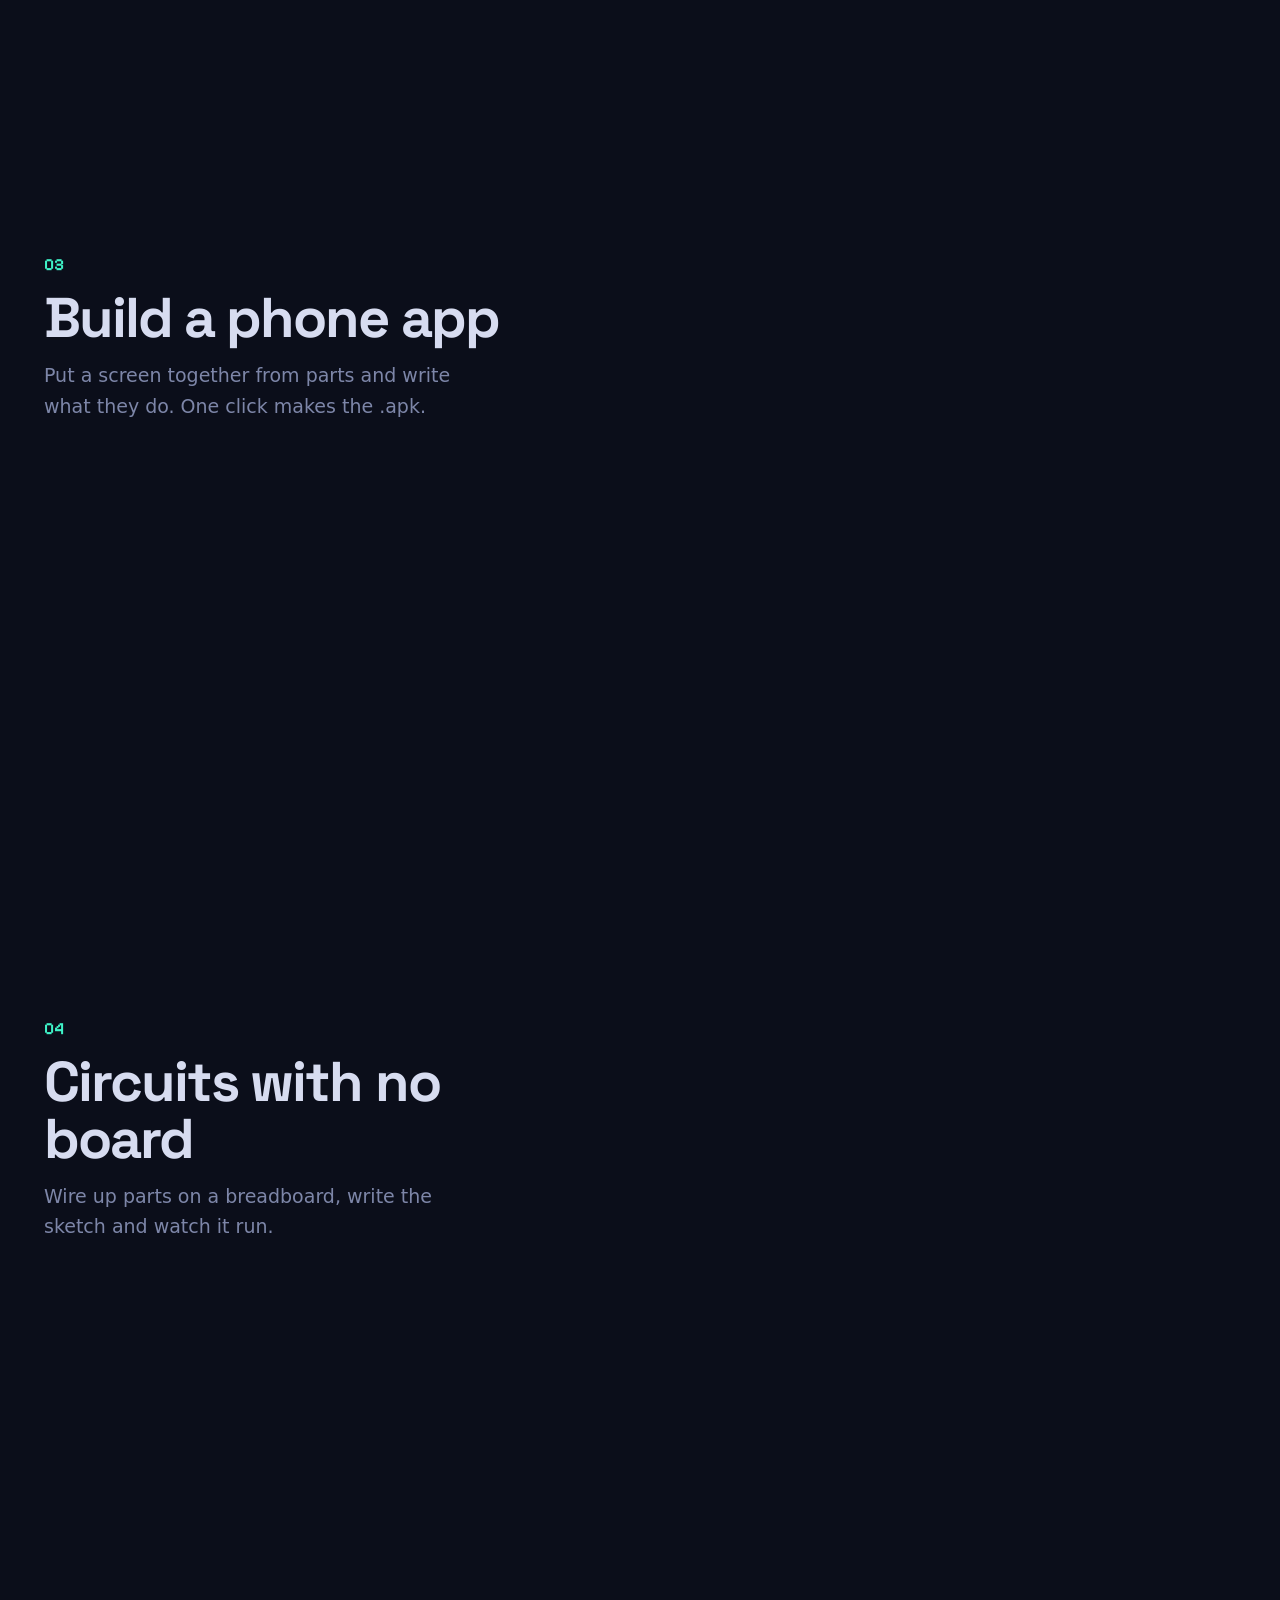
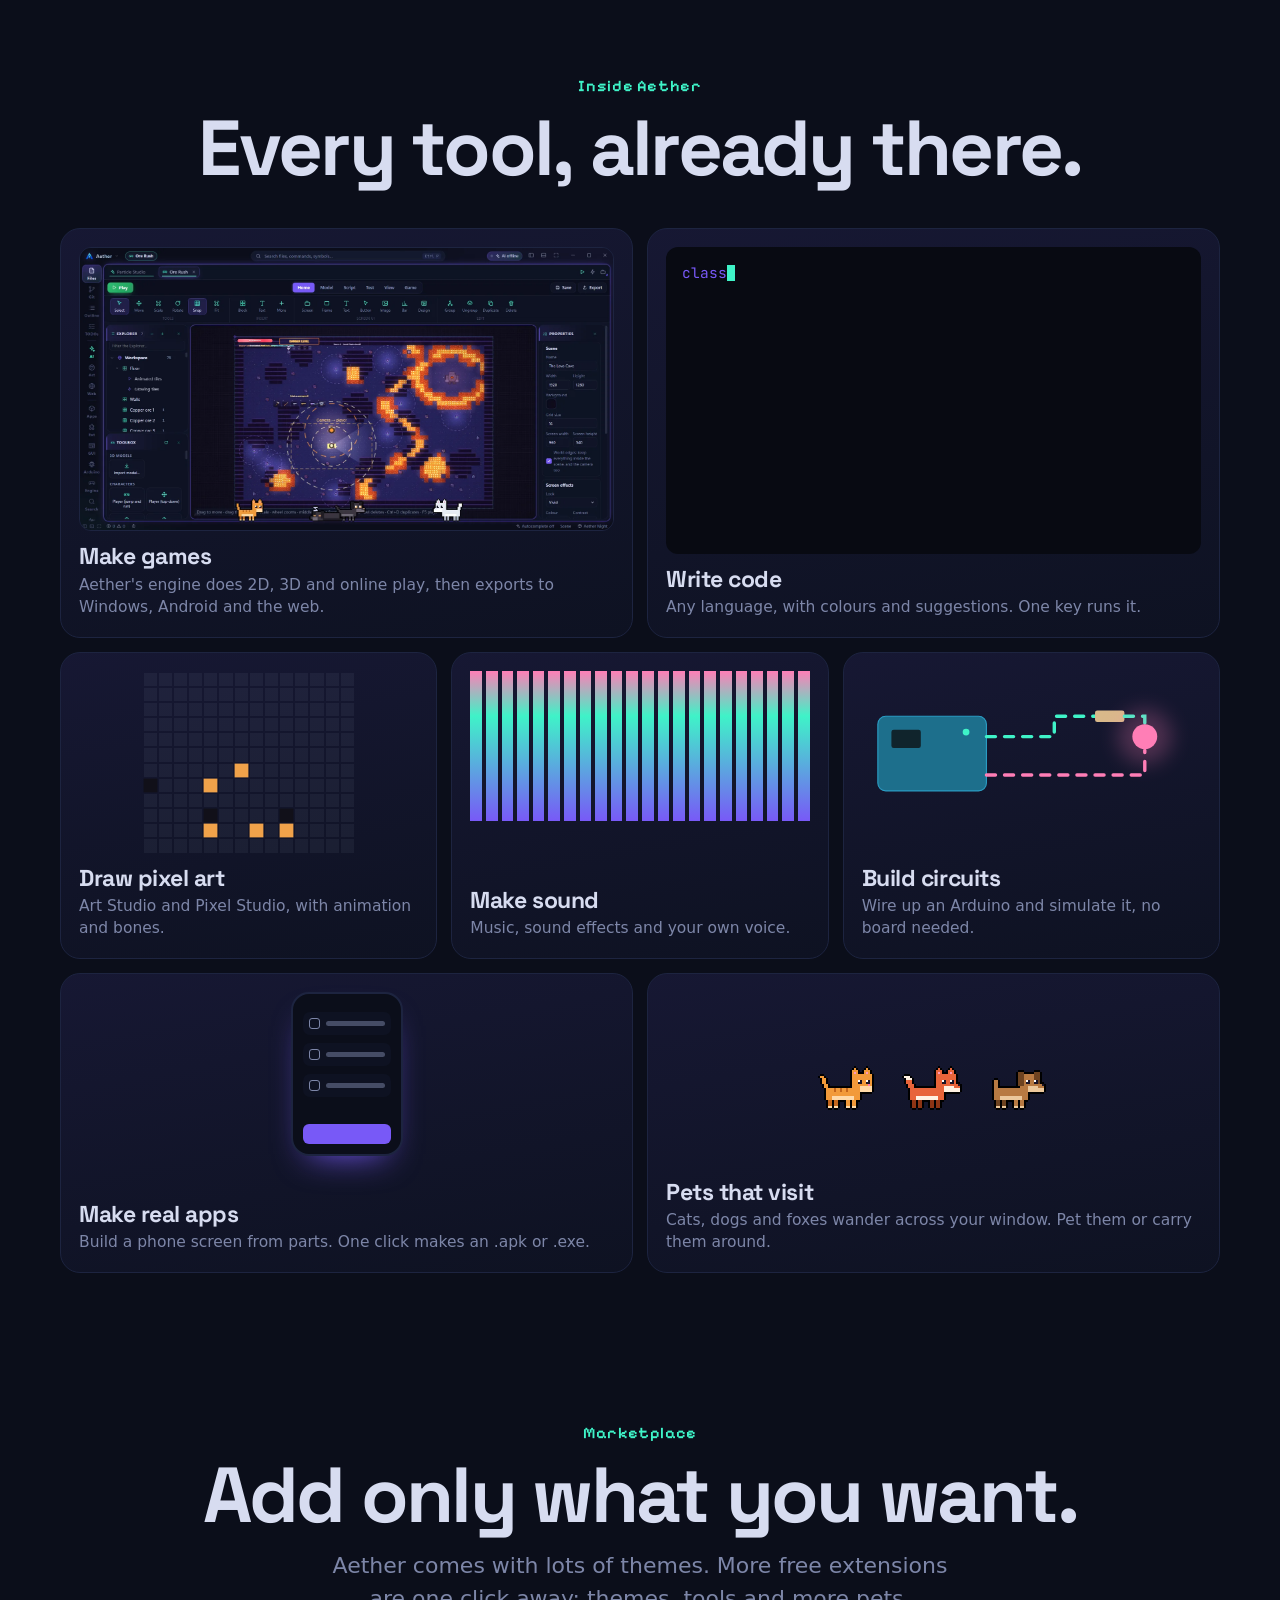
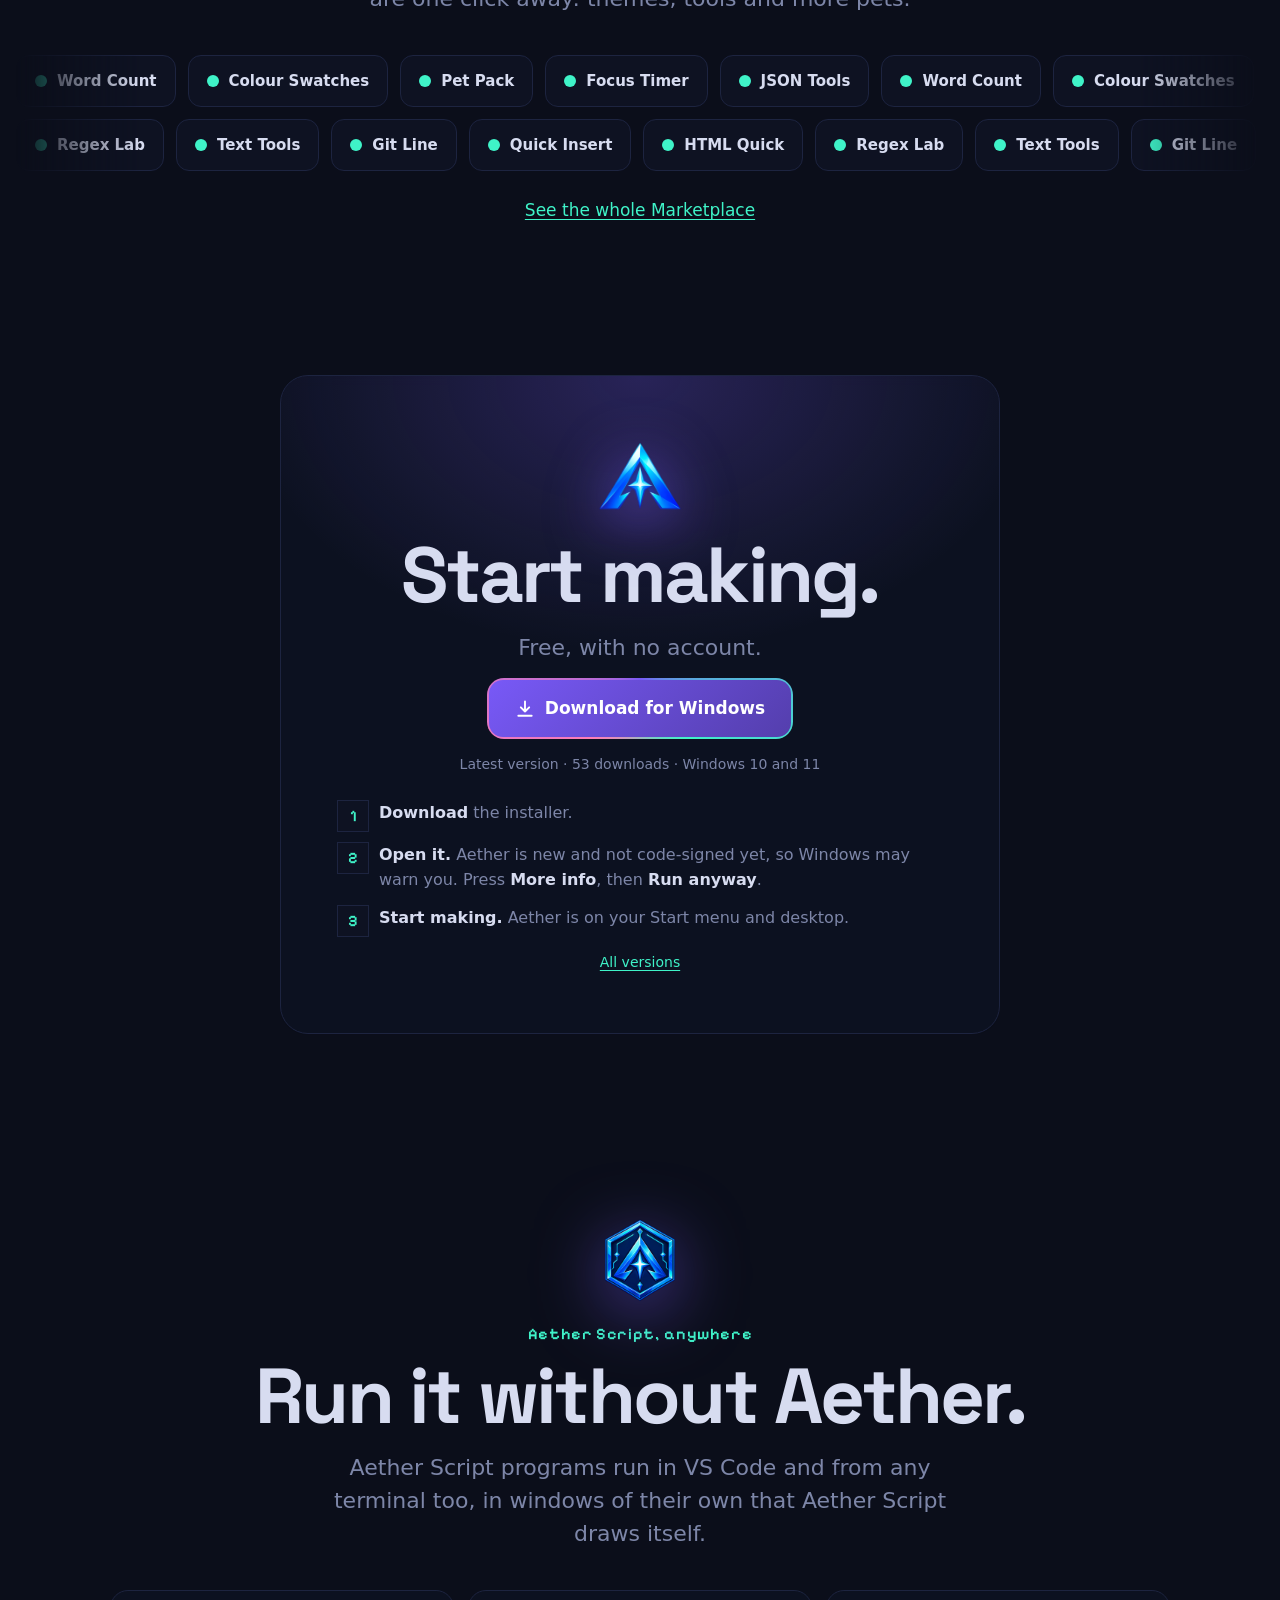
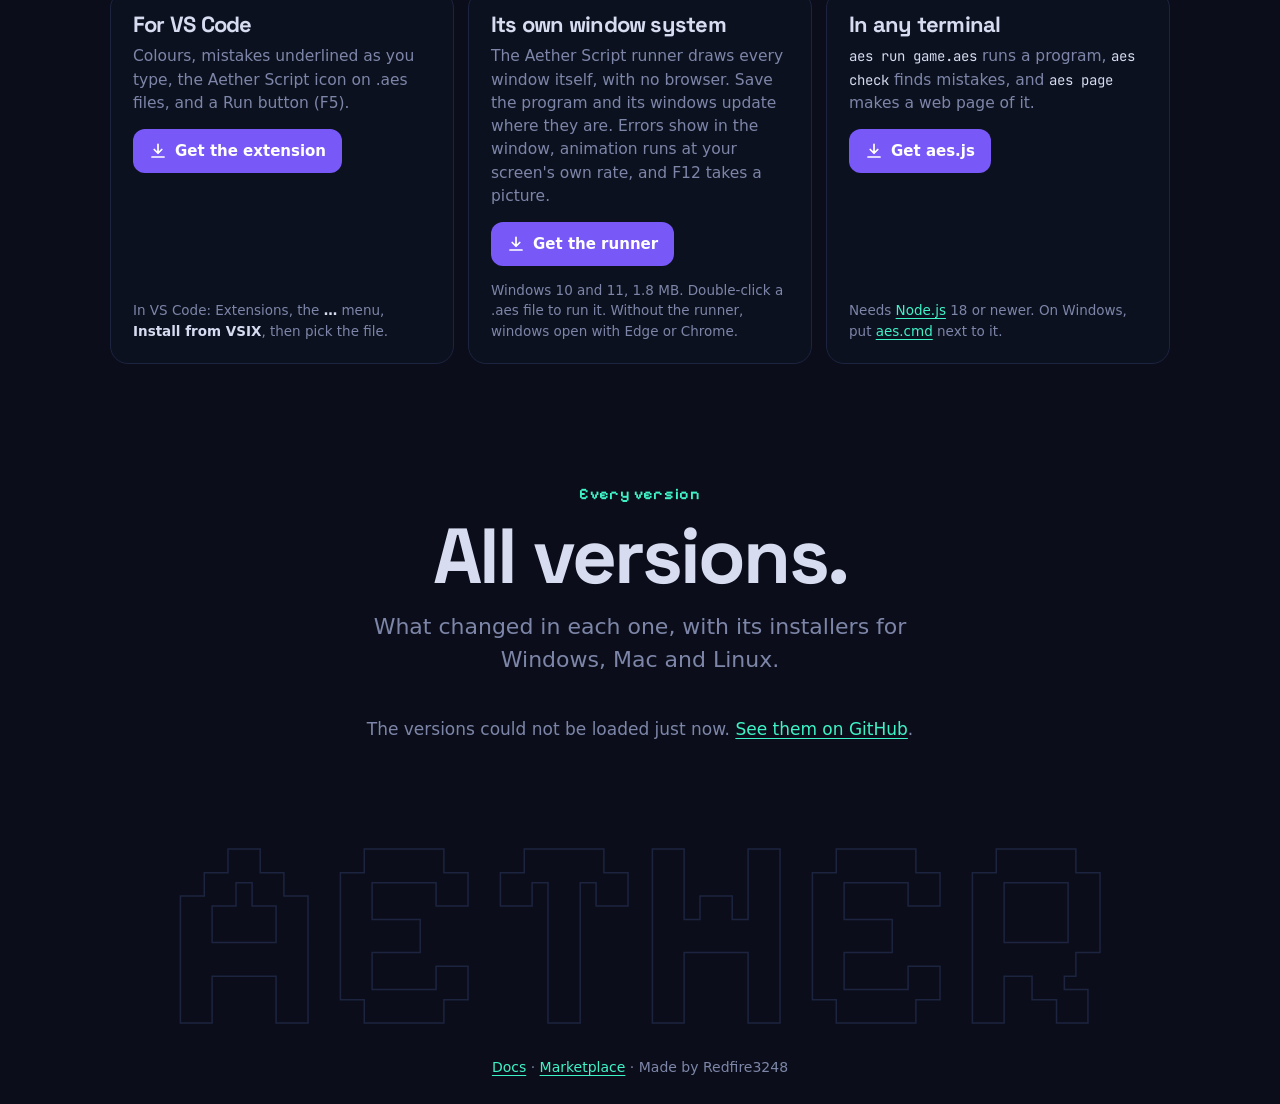
==== commit 6c346580: "Aether Script runner 1.1.1 Co-Authored-By: Claude Opus 5.5 <noreply@anthropic.com>" ====
--- a/index.html
+++ b/index.html
@@ -165,20 +165,20 @@
         <article class="aes-card">
           <h3>For VS Code</h3>
           <p>Colours, mistakes underlined as you type, the Aether Script icon on .aes files, and a Run button (F5).</p>
-          <a class="aes-get" href="https://github.com/Redfire3248/aether-download/releases/download/aether-script-v1.1.0/aether-script-1.1.0.vsix"><svg viewBox="0 0 24 24" width="18" height="18" aria-hidden="true"><path d="M12 3v12m0 0-5-5m5 5 5-5M4 20h16"/></svg>Get the extension</a>
+          <a class="aes-get" href="https://github.com/Redfire3248/aether-download/releases/download/aether-script-v1.1.1/aether-script-1.1.0.vsix"><svg viewBox="0 0 24 24" width="18" height="18" aria-hidden="true"><path d="M12 3v12m0 0-5-5m5 5 5-5M4 20h16"/></svg>Get the extension</a>
           <p class="small">In VS Code: Extensions, the <b>…</b> menu, <b>Install from VSIX</b>, then pick the file.</p>
         </article>
         <article class="aes-card">
           <h3>Its own window system</h3>
           <p>The Aether Script runner draws every window itself, with no browser. Save the program and its windows update where they are. Errors show in the window, animation runs at your screen's own rate, and F12 takes a picture.</p>
-          <a class="aes-get" href="https://github.com/Redfire3248/aether-download/releases/download/aether-script-v1.1.0/Aether-Script-Setup.exe"><svg viewBox="0 0 24 24" width="18" height="18" aria-hidden="true"><path d="M12 3v12m0 0-5-5m5 5 5-5M4 20h16"/></svg>Get the runner</a>
+          <a class="aes-get" href="https://github.com/Redfire3248/aether-download/releases/download/aether-script-v1.1.1/Aether-Script-Setup.exe"><svg viewBox="0 0 24 24" width="18" height="18" aria-hidden="true"><path d="M12 3v12m0 0-5-5m5 5 5-5M4 20h16"/></svg>Get the runner</a>
           <p class="small">Windows 10 and 11, 1.8 MB. Double-click a .aes file to run it. Without the runner, windows open with Edge or Chrome.</p>
         </article>
         <article class="aes-card">
           <h3>In any terminal</h3>
           <p><code>aes run game.aes</code> runs a program, <code>aes check</code> finds mistakes, and <code>aes page</code> makes a web page of it.</p>
-          <a class="aes-get" href="https://github.com/Redfire3248/aether-download/releases/download/aether-script-v1.1.0/aes.js"><svg viewBox="0 0 24 24" width="18" height="18" aria-hidden="true"><path d="M12 3v12m0 0-5-5m5 5 5-5M4 20h16"/></svg>Get aes.js</a>
-          <p class="small">Needs <a class="link" href="https://nodejs.org">Node.js</a> 18 or newer. On Windows, put <a class="link" href="https://github.com/Redfire3248/aether-download/releases/download/aether-script-v1.1.0/aes.cmd">aes.cmd</a> next to it.</p>
+          <a class="aes-get" href="https://github.com/Redfire3248/aether-download/releases/download/aether-script-v1.1.1/aes.js"><svg viewBox="0 0 24 24" width="18" height="18" aria-hidden="true"><path d="M12 3v12m0 0-5-5m5 5 5-5M4 20h16"/></svg>Get aes.js</a>
+          <p class="small">Needs <a class="link" href="https://nodejs.org">Node.js</a> 18 or newer. On Windows, put <a class="link" href="https://github.com/Redfire3248/aether-download/releases/download/aether-script-v1.1.1/aes.cmd">aes.cmd</a> next to it.</p>
         </article>
       </div>
     </section>
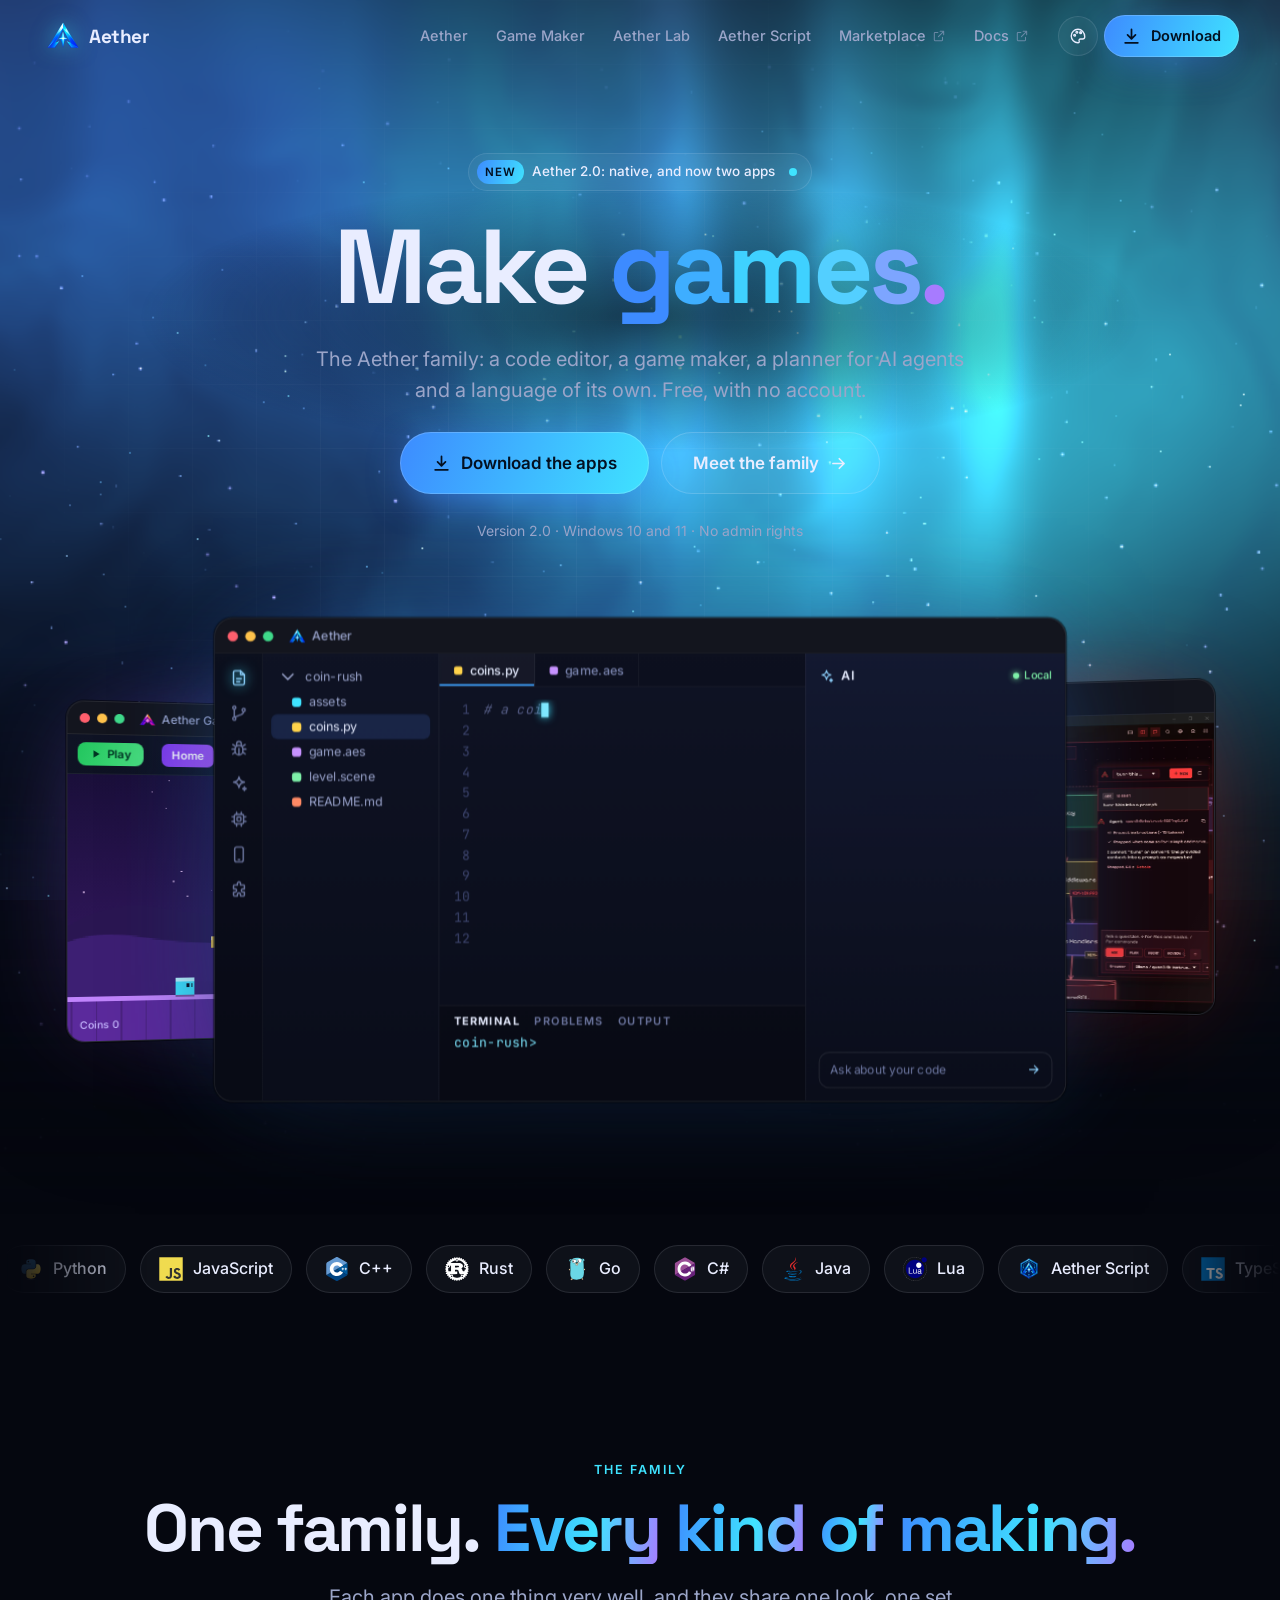
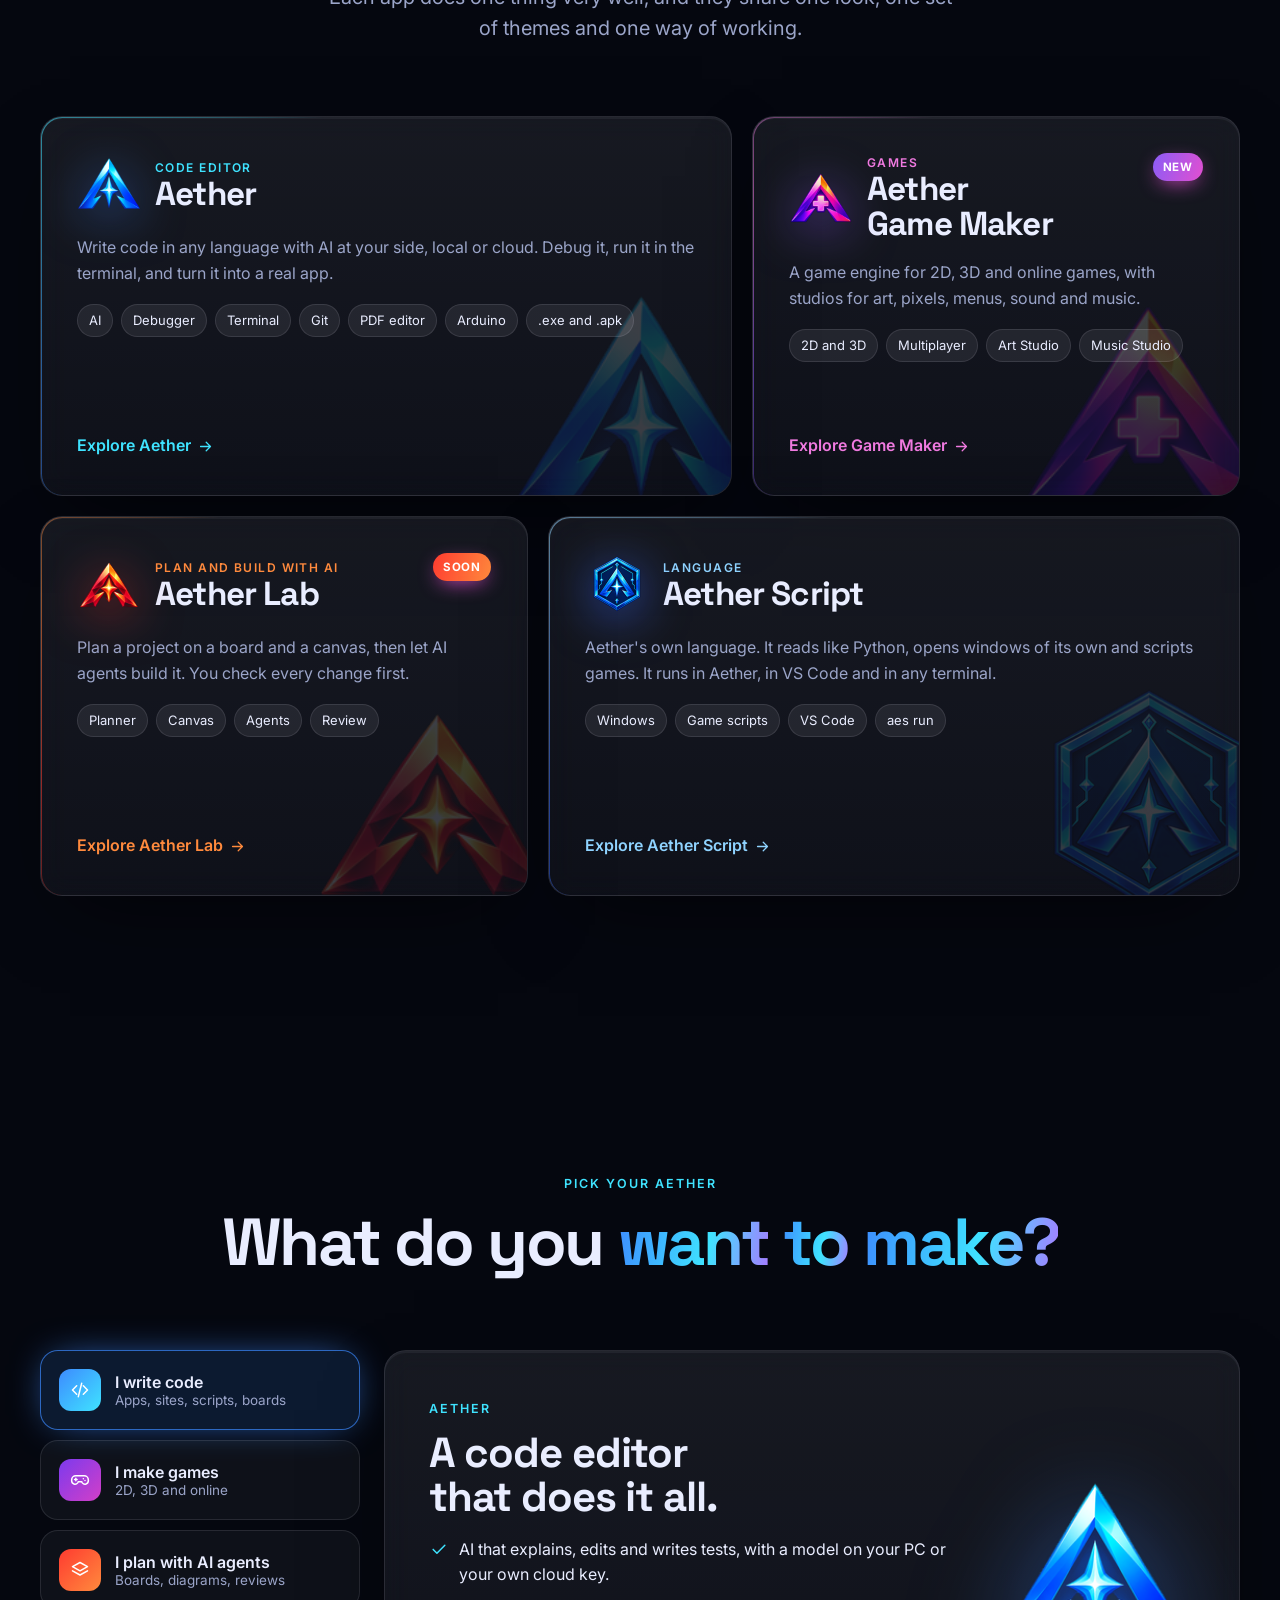
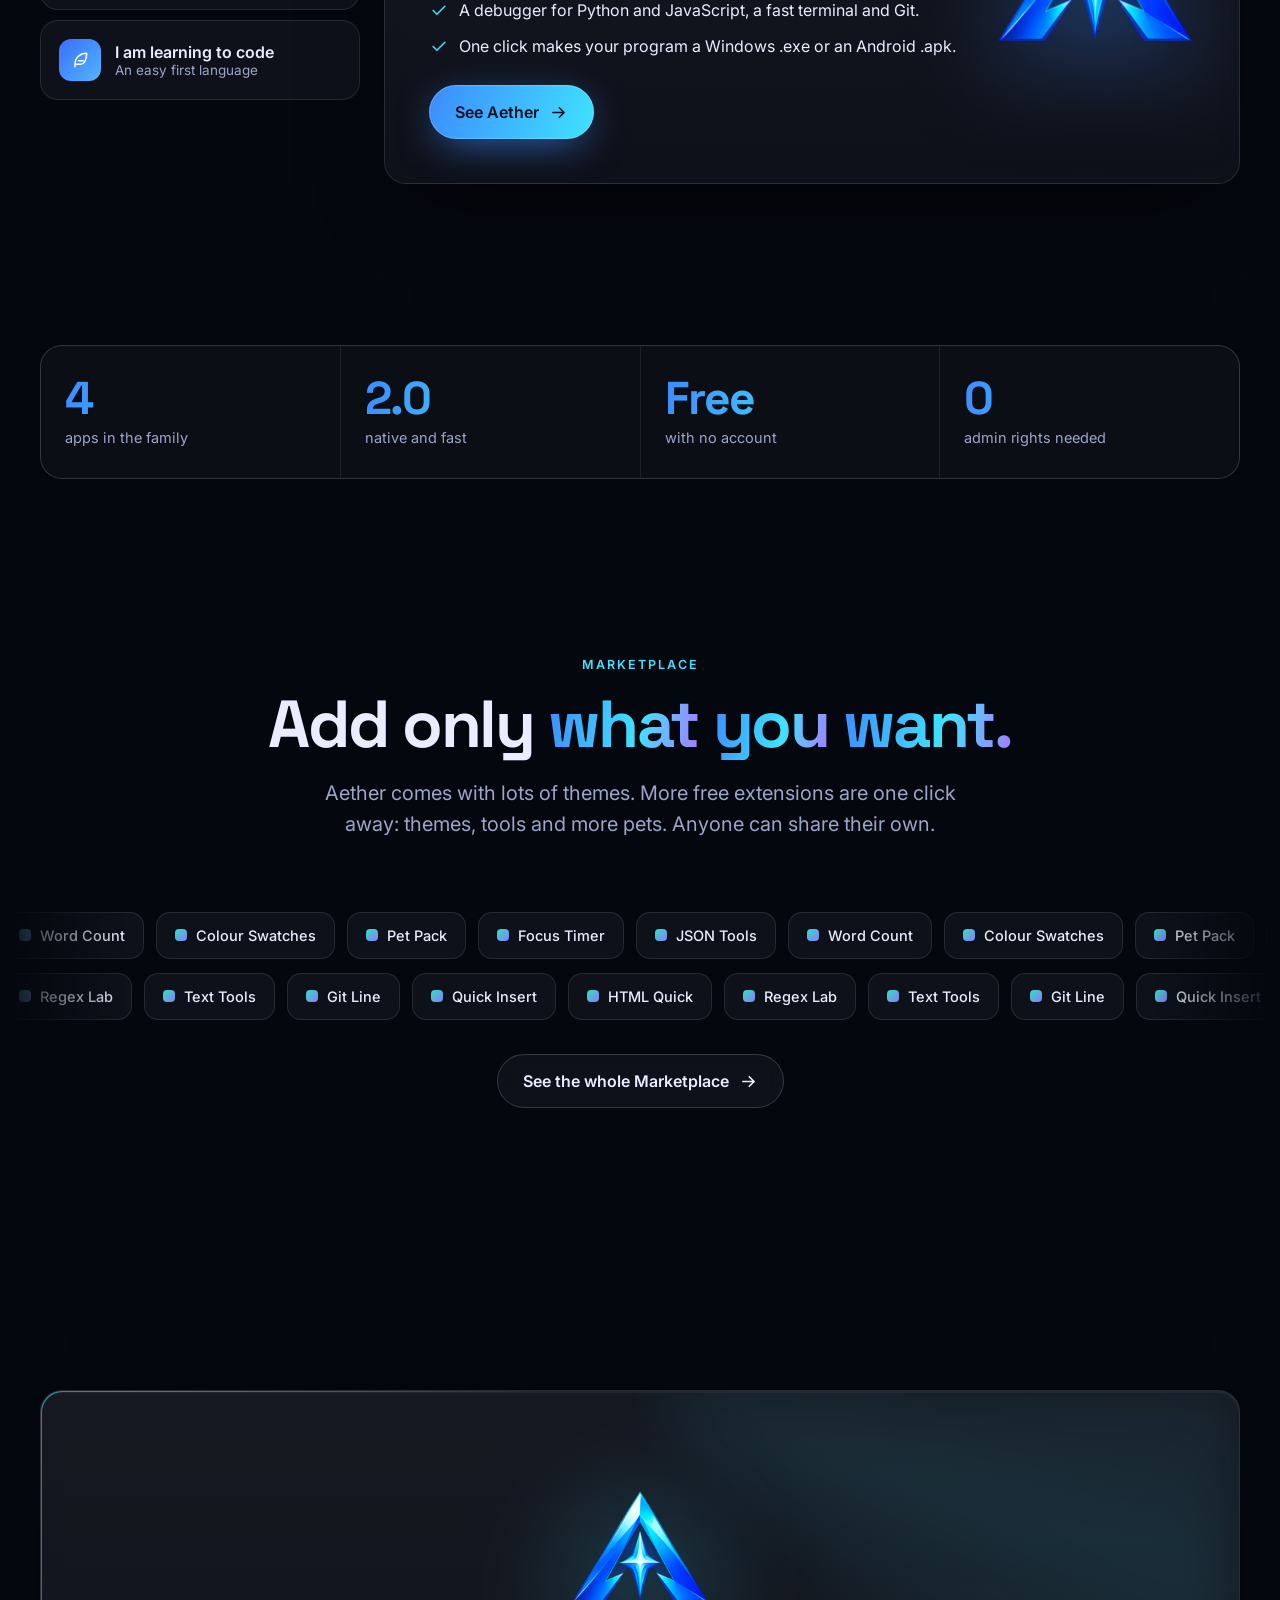
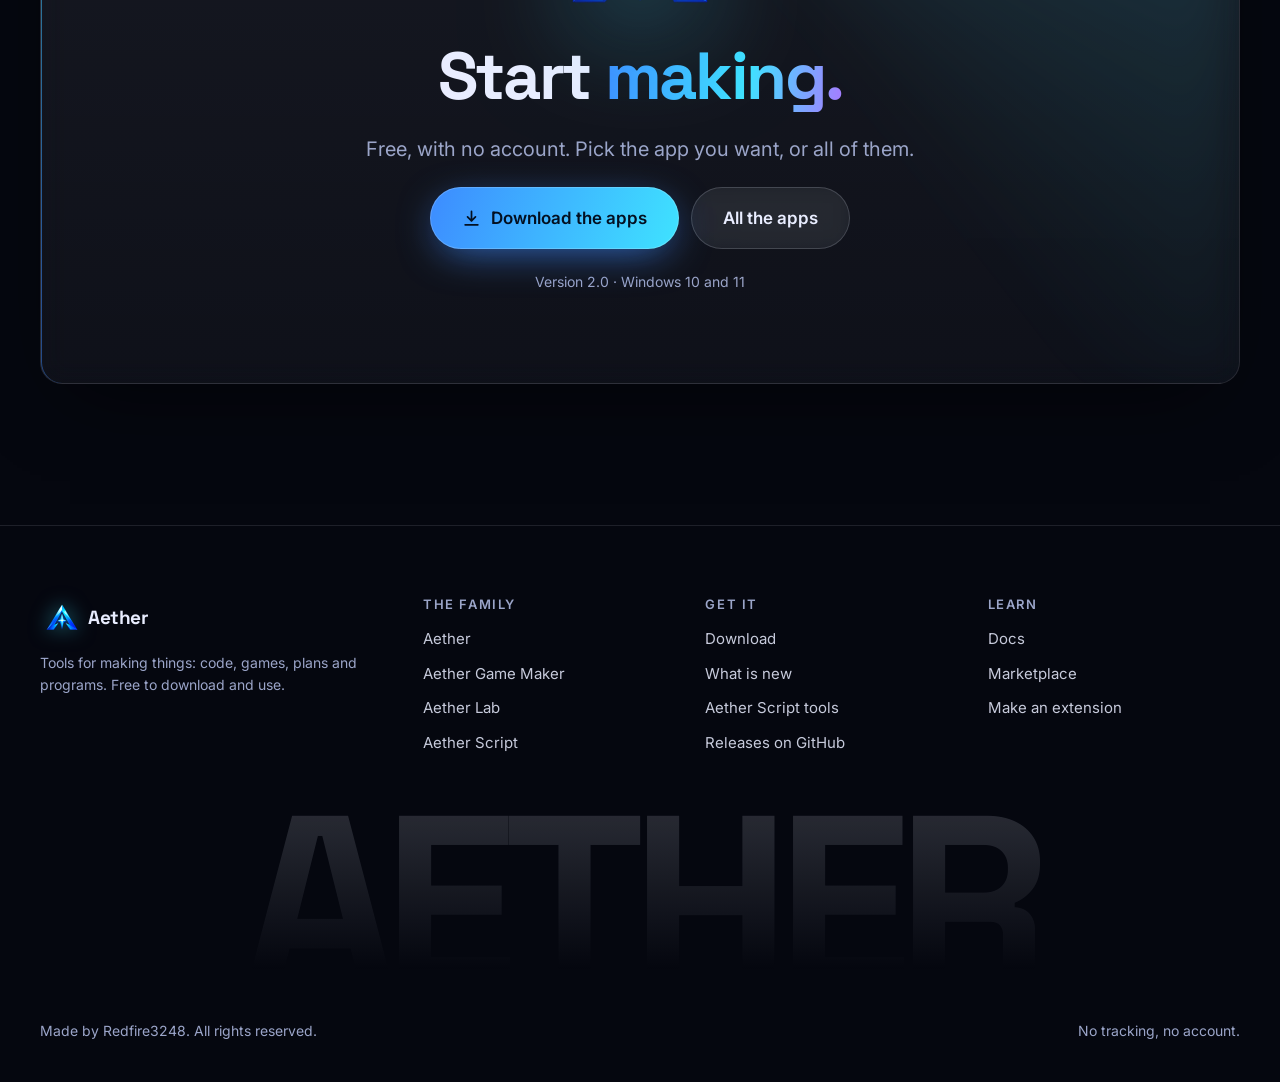
==== commit a6a1ffd0: "New site: one home for the Aether apps, with an installer for each - Pages for Aether, Aether Game M" ====
--- a/index.html
+++ b/index.html
@@ -3,201 +3,252 @@
 <head>
   <meta charset="utf-8">
   <meta name="viewport" content="width=device-width, initial-scale=1">
-  <title>Aether: the code editor for everything</title>
-  <meta name="description" content="Write code in any language, make games, draw, wire up Arduino circuits and turn it all into real apps, in one free program for Windows.">
-  <meta name="theme-color" content="#08070f">
-  <meta property="og:title" content="Aether: the code editor for everything">
-  <meta property="og:description" content="Code, games, art, circuits and apps, in one free program for Windows.">
-  <meta property="og:image" content="img/engine.webp">
-  <link rel="icon" href="img/logo.png" type="image/png">
-  <link rel="apple-touch-icon" href="img/logo.png">
+  <title>Aether: make anything</title>
+  <meta name="description" content="The Aether family: a code editor, a game maker, a planner for AI agents and a language of its own. Free, with no account.">
+  <meta name="theme-color" content="#05070f">
+  <meta property="og:title" content="Aether: make anything">
+  <meta property="og:description" content="The Aether family: a code editor, a game maker, a planner for AI agents and a language of its own. Free, with no account.">
+  <meta property="og:image" content="assets/logo.png">
+  <link rel="icon" href="assets/logo-64.png" type="image/png">
+  <link rel="apple-touch-icon" href="assets/logo-192.png">
   <link rel="preconnect" href="https://fonts.googleapis.com">
   <link rel="preconnect" href="https://fonts.gstatic.com" crossorigin>
-  <link href="https://fonts.googleapis.com/css2?family=Space+Grotesk:wght@500;700&display=swap" rel="stylesheet">
-  <link rel="stylesheet" href="style.css?v=15">
+  <link href="https://fonts.googleapis.com/css2?family=Inter:wght@400;500;600&family=Space+Grotesk:wght@500;700&display=swap" rel="stylesheet">
+  <link rel="stylesheet" href="assets/css/site.css?v=2">
+  <script>try{var t=localStorage.getItem('aether-site-theme');if(t&&/Paper/.test(t))document.documentElement.dataset.mode='light'}catch(e){}</script>
+  <script>(function(){var h=location.hash,m={'#versions':'download.html#new','#get':'download.html','#download':'download.html','#aether-script':'script.html#aether-script','#story':'aether.html#tour','#live':'aether.html#tools'};if(m[h])location.replace(m[h])})()</script>
 </head>
-<body>
+<body data-page="home">
   <a class="skip" href="#main">Skip to the page</a>
-  <div class="progress" aria-hidden="true"><i id="bar"></i></div>
-  <div class="glow" aria-hidden="true"><i></i><i></i><i></i></div>
-  <canvas id="aurora" aria-hidden="true"></canvas>
-  <div class="stars" id="stars" aria-hidden="true"><i></i><i></i></div>
-  <div class="spot" id="spot" aria-hidden="true"></div>
-
-  <header class="top" id="top">
-    <a class="brand" href="#main"><img src="img/logo.png" alt="" width="30" height="30"> <span>Aether</span></a>
-    <nav aria-label="Main">
-      <a class="nav-more" href="#story">Tour</a>
-      <a class="nav-more" href="#live">Tools</a>
-      <a href="#market">Marketplace</a>
-      <a href="#aether-script">Aether Script</a>
-      <a href="https://redfire3248.github.io/aether-marketplace/docs.html">Docs</a>
-    </nav>
-    <a class="nav-get dl-now" href="https://github.com/Redfire3248/aether-download/releases/latest/download/Aether-Setup.exe">Get Aether</a>
-    <div class="theme-pick">
-      <button class="theme-btn" id="theme-btn" type="button" aria-haspopup="true" aria-expanded="false" aria-controls="theme-menu" title="Change the theme">
-        <i class="theme-dot"></i><span>Theme</span>
-        <svg viewBox="0 0 24 24" width="14" height="14" aria-hidden="true"><path d="m6 9 6 6 6-6"/></svg>
-      </button>
-      <div class="theme-menu" id="theme-menu" role="group" aria-label="Themes" hidden></div>
+  <div class="progress" aria-hidden="true"><i></i></div>
+  <div class="bg-lights" aria-hidden="true"><i></i><i></i></div>
+  <div class="grain" aria-hidden="true"></div>
+  <header class="nav">
+    <div class="nav-in">
+      <a class="brand" href="index.html" aria-label="Aether, home"><img src="assets/logo-64.png" alt="" width="32" height="32"><span>Aether</span></a>
+      <nav class="nav-links" aria-label="Main"><a href="aether.html">Aether</a><a href="game-maker.html">Game Maker</a><a href="lab.html">Aether Lab</a><a href="script.html">Aether Script</a><a href="https://redfire3248.github.io/aether-marketplace/marketplace.html">Marketplace<svg class="ic " aria-hidden="true"><use href="assets/icons.svg#external"/></svg></a><a href="https://redfire3248.github.io/aether-marketplace/docs.html">Docs<svg class="ic " aria-hidden="true"><use href="assets/icons.svg#external"/></svg></a></nav>
+      <div class="nav-tools">
+        <div class="theme-pick">
+          <button class="icon-btn" id="theme-btn" type="button" aria-haspopup="true" aria-expanded="false" aria-controls="theme-menu" aria-label="Change the theme"><svg class="ic " aria-hidden="true"><use href="assets/icons.svg#palette"/></svg></button>
+          <div class="theme-menu" id="theme-menu" role="group" aria-label="Themes" hidden></div>
+        </div>
+        <a class="btn small nav-get magnet" href="download.html"><svg class="ic " aria-hidden="true"><use href="assets/icons.svg#download"/></svg>Download</a>
+        <button class="icon-btn nav-menu" id="nav-menu" type="button" aria-expanded="false" aria-controls="nav-panel" aria-label="Menu"><svg class="ic" aria-hidden="true"><use href="assets/icons.svg#menu"/></svg></button>
+      </div>
     </div>
   </header>
-
+  <div class="nav-panel" id="nav-panel" hidden><a href="aether.html"><img src="assets/logo-64.png" alt="" width="26" height="26">Aether</a><a href="game-maker.html"><img src="assets/game-maker-logo-64.png" alt="" width="26" height="26">Game Maker</a><a href="lab.html"><img src="assets/lab-logo-64.png" alt="" width="26" height="26">Aether Lab</a><a href="script.html"><img src="img/aether-script.png" alt="" width="26" height="26">Aether Script</a><a href="https://redfire3248.github.io/aether-marketplace/marketplace.html"><svg class="ic " aria-hidden="true"><use href="assets/icons.svg#bag"/></svg>Marketplace</a><a href="https://redfire3248.github.io/aether-marketplace/docs.html"><svg class="ic " aria-hidden="true"><use href="assets/icons.svg#book"/></svg>Docs</a><a class="btn" href="download.html"><svg class="ic " aria-hidden="true"><use href="assets/icons.svg#download"/></svg>Download Aether</a></div>
   <main id="main">
-    <section class="hero">
-      <h1 class="rise" style="--d:1" aria-label="One editor for everything">
-        <span class="h-line">One editor</span>
-        <span class="h-line"><span class="muted-w">for </span><span class="rotor" id="rotor" aria-hidden="true"><span>everything.</span></span></span>
-      </h1>
-      <p class="lead rise" style="--d:2">Write code, make games, draw pixel art, wire up circuits and build real apps. Everything in one window, nothing else to install.</p>
-      <div class="cta rise" style="--d:3">
-        <a class="btn magnet dl-link" href="https://github.com/Redfire3248/aether-download/releases/latest/download/Aether-Setup.exe">
-          <span class="btn-fx glow" aria-hidden="true"><i></i></span><span class="btn-fx ring" aria-hidden="true"><i></i></span>
-          <span class="btn-in"><svg viewBox="0 0 24 24" width="20" height="20" aria-hidden="true"><path d="M12 3v12m0 0-5-5m5 5 5-5M4 20h16"/></svg> Download for Windows</span>
-        </a>
-        <a class="btn ghost" href="#story"><span class="btn-in">See inside</span></a>
-      </div>
-      <p class="meta rise" style="--d:4"><span class="dl-version">Latest version</span><span class="dl-size"></span><span class="dl-count"></span> · Windows 10 and 11</p>
-
-      <div class="fan" id="fan" aria-hidden="true">
-        <img class="f-l" src="img/code.webp" alt="" width="1600" height="850">
-        <img class="f-r" src="img/arduino.webp" alt="" width="1600" height="850">
-        <img class="f-c" src="img/engine.webp" alt="" width="1600" height="850">
+    <section class="hero" aria-labelledby="hero-h">
+      <div class="hero-fallback" aria-hidden="true"></div>
+      <canvas class="hero-gl" aria-hidden="true"></canvas>
+      <div class="hero-grid" aria-hidden="true"></div>
+      <div class="wrap hero-copy">
+        <a class="chip-tag rise" style="--d:0" href="download.html#new"><b>New</b><span>Aether 2.0: native, and now two apps</span><span class="dot" aria-hidden="true"></span></a>
+        <h1 class="display rise" style="--d:1" id="hero-h" aria-label="Make anything.">
+          <span aria-hidden="true">Make <span class="rotor grad" id="rotor" data-words="anything.|code.|games.|pixel art.|plans.|circuits.|apps.|music."><span>anything.</span></span></span>
+        </h1>
+        <p class="lead rise" style="--d:2">The Aether family: a code editor, a game maker, a planner for AI agents and a language of its own. Free, with no account.</p>
+        <div class="cta center rise" style="--d:3">
+          <a class="btn big magnet" href="download.html#apps"><svg class="ic" aria-hidden="true"><use href="assets/icons.svg#download"/></svg>Download the apps</a>
+          <a class="btn big ghost" href="#family">Meet the family<svg class="ic ic-arrow" aria-hidden="true"><use href="assets/icons.svg#arrow"/></svg></a>
+        </div>
+        <p class="meta rise" style="--d:4"><span>Version 2.0</span>&nbsp;·&nbsp;<span>Windows 10 and 11</span>&nbsp;·&nbsp;<span>No admin rights</span></p>
+      </div>
+
+      <div class="wrap">
+        <div class="stage rise" style="--d:5" aria-label="Pictures of Aether, Aether Game Maker and Aether Lab" role="img">
+          <div class="stage-in">
+            <figure class="device d-l" data-fallback="game" aria-hidden="true">
+              <div class="mk-bar"><i></i><i></i><i></i><b><img src="assets/game-maker-logo-64.png" alt="">Aether Game Maker</b></div>
+              <div class="device-view"><img src="assets/shots/game-maker-scene.webp" alt="" decoding="async"><div class="device-empty"><img src="assets/game-maker-logo-192.png" alt=""><b>Aether Game Maker</b></div></div>
+            </figure>
+            <figure class="device d-r" aria-hidden="true">
+              <div class="mk-bar"><i></i><i></i><i></i><b><img src="assets/lab-logo-64.png" alt="">Aether Lab</b></div>
+              <div class="device-view"><img src="assets/shots/aether-lab.webp" alt="" decoding="async"><div class="device-empty"><img src="assets/lab-logo-192.png" alt=""><b>Aether Lab</b></div></div>
+            </figure>
+            <figure class="device d-c" data-fallback="editor" aria-hidden="true">
+              <div class="mk-bar"><i></i><i></i><i></i><b><img src="assets/logo-64.png" alt="">Aether</b></div>
+              <div class="device-view"><img src="assets/shots/aether.webp" alt="" decoding="async"><div class="device-empty"><img src="assets/logo-192.png" alt=""><b>Aether</b></div></div>
+            </figure>
+          </div>
+        </div>
       </div>
     </section>
 
     <section class="ticker" aria-label="Languages Aether understands">
       <div class="tick-track" aria-hidden="true">
-        <span><img src="img/lang/python.svg" alt="" width="32" height="32">Python</span><span><img src="img/lang/javascript.svg" alt="" width="32" height="32">JavaScript</span><span><img src="img/lang/cplusplus.svg" alt="" width="32" height="32">C++</span><span><img src="img/lang/rust.svg" class="ink" alt="" width="32" height="32">Rust</span><span><img src="img/lang/go.svg" alt="" width="32" height="32">Go</span><span><img src="img/lang/csharp.svg" alt="" width="32" height="32">C#</span><span><img src="img/lang/java.svg" alt="" width="32" height="32">Java</span><span><img src="img/lang/lua.svg" alt="" width="32" height="32">Lua</span><span><img src="img/lang/aether-script.png" alt="" width="32" height="32">Aether Script</span><span><img src="img/lang/typescript.svg" alt="" width="32" height="32">TypeScript</span><span><img src="img/lang/html5.svg" alt="" width="32" height="32">HTML</span><span><img src="img/lang/arduino.svg" alt="" width="32" height="32">Arduino</span>
-        <span><img src="img/lang/python.svg" alt="" width="32" height="32">Python</span><span><img src="img/lang/javascript.svg" alt="" width="32" height="32">JavaScript</span><span><img src="img/lang/cplusplus.svg" alt="" width="32" height="32">C++</span><span><img src="img/lang/rust.svg" class="ink" alt="" width="32" height="32">Rust</span><span><img src="img/lang/go.svg" alt="" width="32" height="32">Go</span><span><img src="img/lang/csharp.svg" alt="" width="32" height="32">C#</span><span><img src="img/lang/java.svg" alt="" width="32" height="32">Java</span><span><img src="img/lang/lua.svg" alt="" width="32" height="32">Lua</span><span><img src="img/lang/aether-script.png" alt="" width="32" height="32">Aether Script</span><span><img src="img/lang/typescript.svg" alt="" width="32" height="32">TypeScript</span><span><img src="img/lang/html5.svg" alt="" width="32" height="32">HTML</span><span><img src="img/lang/arduino.svg" alt="" width="32" height="32">Arduino</span>
-      </div>
-    </section>
-
-    <section id="story" class="story" aria-label="A tour of Aether">
-      <div class="story-pin">
-        <div class="story-win" id="story-win">
-          <div class="win-bar"><i></i><i></i><i></i><b id="story-name">Code</b></div>
-          <div class="win-view"></div>
-        </div>
-      </div>
-      <div class="story-steps" id="story-steps"></div>
-    </section>
-
-    <section id="live" class="live">
-      <header class="sec-head">
-        <p class="eyebrow">Inside Aether</p>
-        <h2 class="split">Every tool, already there.</h2>
-      </header>
-      <div class="bento">
-        <article class="tile t-game">
-          <img class="shot" src="img/engine.webp" alt="Aether's game engine with a pixel-art level open" width="1600" height="850" loading="lazy" decoding="async">
-          <div class="tile-words"><h3>Make games</h3><p>Aether's engine does 2D, 3D and online play, then exports to Windows, Android and the web.</p></div>
-        </article>
-        <article class="tile t-code">
-          <pre class="typer" id="typer" aria-hidden="true"></pre>
-          <div class="tile-words"><h3>Write code</h3><p>Any language, with colours and suggestions. One key runs it.</p></div>
-        </article>
-        <article class="tile t-pixel">
-          <div class="paint" id="paint" aria-hidden="true"></div>
-          <div class="tile-words"><h3>Draw pixel art</h3><p>Art Studio and Pixel Studio, with animation and bones.</p></div>
-        </article>
-        <article class="tile t-sound">
-          <div class="eq" id="eq" aria-hidden="true"></div>
-          <div class="tile-words"><h3>Make sound</h3><p>Music, sound effects and your own voice.</p></div>
-        </article>
-        <article class="tile t-ard">
-          <svg class="circuit" viewBox="0 0 300 130" aria-hidden="true">
-            <rect x="14" y="40" width="96" height="66" rx="7" class="c-board"/><rect x="26" y="52" width="26" height="16" rx="2" class="c-chip"/><circle cx="92" cy="54" r="3" class="c-dot"/>
-            <path d="M110 58 H170 V40 H206" class="c-wire"/><path d="M110 92 H250 V70" class="c-wire w2"/>
-            <rect x="206" y="35" width="26" height="10" rx="2" class="c-res"/><path d="M232 40 H250 V48" class="c-wire"/>
-            <circle cx="250" cy="58" r="11" class="c-led"/><circle cx="250" cy="58" r="24" class="c-glow"/>
-          </svg>
-          <div class="tile-words"><h3>Build circuits</h3><p>Wire up an Arduino and simulate it, no board needed.</p></div>
-        </article>
-        <article class="tile t-app">
-          <div class="phone" aria-hidden="true"><div class="ph-row"><i></i><b></b></div><div class="ph-row"><i></i><b></b></div><div class="ph-row"><i></i><b></b></div><div class="ph-btn"></div></div>
-          <div class="tile-words"><h3>Make real apps</h3><p>Build a phone screen from parts. One click makes an .apk or .exe.</p></div>
-        </article>
-        <article class="tile t-pets">
-          <div class="pets-row" aria-hidden="true"><i class="pet cat"></i><i class="pet fox"></i><i class="pet dog"></i></div>
-          <div class="tile-words"><h3>Pets that visit</h3><p>Cats, dogs and foxes wander across your window. Pet them or carry them around.</p></div>
-        </article>
-      </div>
-    </section>
-
-    <section id="market" class="market">
-      <header class="sec-head">
-        <p class="eyebrow">Marketplace</p>
-        <h2 class="split">Add only what you want.</h2>
-        <p class="lead">Aether comes with lots of themes. More free extensions are one click away: themes, tools and more pets.</p>
-      </header>
+        <span><img src="img/lang/python.svg" alt="" width="24" height="24">Python</span><span><img src="img/lang/javascript.svg" alt="" width="24" height="24">JavaScript</span><span><img src="img/lang/cplusplus.svg" alt="" width="24" height="24">C++</span><span><img src="img/lang/rust.svg" class="ink" alt="" width="24" height="24">Rust</span><span><img src="img/lang/go.svg" alt="" width="24" height="24">Go</span><span><img src="img/lang/csharp.svg" alt="" width="24" height="24">C#</span><span><img src="img/lang/java.svg" alt="" width="24" height="24">Java</span><span><img src="img/lang/lua.svg" alt="" width="24" height="24">Lua</span><span><img src="img/lang/aether-script.png" alt="" width="24" height="24">Aether Script</span><span><img src="img/lang/typescript.svg" alt="" width="24" height="24">TypeScript</span><span><img src="img/lang/html5.svg" alt="" width="24" height="24">HTML</span><span><img src="img/lang/arduino.svg" alt="" width="24" height="24">Arduino</span>
+        <span><img src="img/lang/python.svg" alt="" width="24" height="24">Python</span><span><img src="img/lang/javascript.svg" alt="" width="24" height="24">JavaScript</span><span><img src="img/lang/cplusplus.svg" alt="" width="24" height="24">C++</span><span><img src="img/lang/rust.svg" class="ink" alt="" width="24" height="24">Rust</span><span><img src="img/lang/go.svg" alt="" width="24" height="24">Go</span><span><img src="img/lang/csharp.svg" alt="" width="24" height="24">C#</span><span><img src="img/lang/java.svg" alt="" width="24" height="24">Java</span><span><img src="img/lang/lua.svg" alt="" width="24" height="24">Lua</span><span><img src="img/lang/aether-script.png" alt="" width="24" height="24">Aether Script</span><span><img src="img/lang/typescript.svg" alt="" width="24" height="24">TypeScript</span><span><img src="img/lang/html5.svg" alt="" width="24" height="24">HTML</span><span><img src="img/lang/arduino.svg" alt="" width="24" height="24">Arduino</span>
+      </div>
+    </section>
+
+    <section class="sec" id="family" aria-labelledby="fam-h">
+      <div class="wrap">
+        <header class="sec-head center">
+          <p class="eyebrow" data-r>The family</p>
+          <h2 class="h2 split" id="fam-h">One family. <span class="g">Every kind of making.</span></h2>
+          <p class="lead" data-r>Each app does one thing very well, and they share one look, one set of themes and one way of working.</p>
+        </header>
+        <div class="family">
+          <a class="fam card glow c-ae wide" href="aether.html" data-r data-tilt="4">
+            <div class="fam-top"><img class="fam-logo" src="assets/logo-192.png" alt="" width="64" height="64"><div><p class="tag">Code editor</p><h3>Aether</h3></div></div>
+            <p>Write code in any language with AI at your side, local or cloud. Debug it, run it in the terminal, and turn it into a real app.</p>
+            <ul><li>AI</li><li>Debugger</li><li>Terminal</li><li>Git</li><li>PDF editor</li><li>Arduino</li><li>.exe and .apk</li></ul>
+            <span class="more-link">Explore Aether<svg class="ic" aria-hidden="true"><use href="assets/icons.svg#arrow"/></svg></span>
+            <img class="fam-art" src="assets/logo-192.png" alt="">
+          </a>
+          <a class="fam card glow c-gm narrow" href="game-maker.html" data-r style="--i:1" data-tilt="4">
+            <div class="fam-top"><img class="fam-logo" src="assets/game-maker-logo-192.png" alt="" width="64" height="64"><div><p class="tag">Games</p><h3>Aether Game Maker</h3></div><span class="badge">New</span></div>
+            <p>A game engine for 2D, 3D and online games, with studios for art, pixels, menus, sound and music.</p>
+            <ul><li>2D and 3D</li><li>Multiplayer</li><li>Art Studio</li><li>Music Studio</li></ul>
+            <span class="more-link">Explore Game Maker<svg class="ic" aria-hidden="true"><use href="assets/icons.svg#arrow"/></svg></span>
+            <img class="fam-art" src="assets/game-maker-logo-192.png" alt="">
+          </a>
+          <a class="fam card glow c-lab narrow" href="lab.html" data-r data-tilt="4">
+            <div class="fam-top"><img class="fam-logo" src="assets/lab-logo-192.png" alt="" width="64" height="64"><div><p class="tag">Plan and build with AI</p><h3>Aether Lab</h3></div><span class="badge" style="background:linear-gradient(110deg,#ff3b30,#ff8a3d)">Soon</span></div>
+            <p>Plan a project on a board and a canvas, then let AI agents build it. You check every change first.</p>
+            <ul><li>Planner</li><li>Canvas</li><li>Agents</li><li>Review</li></ul>
+            <span class="more-link">Explore Aether Lab<svg class="ic" aria-hidden="true"><use href="assets/icons.svg#arrow"/></svg></span>
+            <img class="fam-art" src="assets/lab-logo-192.png" alt="">
+          </a>
+          <a class="fam card glow c-as wide" href="script.html" data-r style="--i:1" data-tilt="4">
+            <div class="fam-top"><img class="fam-logo" src="img/aether-script.png" alt="" width="64" height="64"><div><p class="tag">Language</p><h3>Aether Script</h3></div></div>
+            <p>Aether's own language. It reads like Python, opens windows of its own and scripts games. It runs in Aether, in VS Code and in any terminal.</p>
+            <ul><li>Windows</li><li>Game scripts</li><li>VS Code</li><li>aes run</li></ul>
+            <span class="more-link">Explore Aether Script<svg class="ic" aria-hidden="true"><use href="assets/icons.svg#arrow"/></svg></span>
+            <img class="fam-art" src="img/aether-script.png" alt="">
+          </a>
+        </div>
+      </div>
+    </section>
+
+    <section class="sec" id="pick" aria-labelledby="pick-h">
+      <div class="wrap">
+        <header class="sec-head center">
+          <p class="eyebrow" data-r>Pick your Aether</p>
+          <h2 class="h2 split" id="pick-h">What do you <span class="g">want to make?</span></h2>
+        </header>
+        <div class="pick" data-r>
+          <div class="pick-tabs" role="tablist" aria-label="What you want to make" aria-orientation="vertical">
+            <button class="pick-tab c-ae" role="tab" id="pt-1" aria-controls="pp-1" aria-selected="true"><span class="pi"><svg class="ic" aria-hidden="true"><use href="assets/icons.svg#code"/></svg></span><span>I write code<small>Apps, sites, scripts, boards</small></span></button>
+            <button class="pick-tab c-gm" role="tab" id="pt-2" aria-controls="pp-2" aria-selected="false" tabindex="-1"><span class="pi"><svg class="ic" aria-hidden="true"><use href="assets/icons.svg#pad"/></svg></span><span>I make games<small>2D, 3D and online</small></span></button>
+            <button class="pick-tab c-lab" role="tab" id="pt-3" aria-controls="pp-3" aria-selected="false" tabindex="-1"><span class="pi"><svg class="ic" aria-hidden="true"><use href="assets/icons.svg#layers"/></svg></span><span>I plan with AI agents<small>Boards, diagrams, reviews</small></span></button>
+            <button class="pick-tab c-as" role="tab" id="pt-4" aria-controls="pp-4" aria-selected="false" tabindex="-1"><span class="pi"><svg class="ic" aria-hidden="true"><use href="assets/icons.svg#feather"/></svg></span><span>I am learning to code<small>An easy first language</small></span></button>
+          </div>
+          <div class="pick-panel card c-ae show" role="tabpanel" id="pp-1" aria-labelledby="pt-1">
+            <div>
+              <p class="eyebrow" style="color:var(--c2)">Aether</p>
+              <h3>A code editor that does it all.</h3>
+              <ul>
+                <li><svg class="ic" aria-hidden="true"><use href="assets/icons.svg#check"/></svg>AI that explains, edits and writes tests, with a model on your PC or your own cloud key.</li>
+                <li><svg class="ic" aria-hidden="true"><use href="assets/icons.svg#check"/></svg>A debugger for Python and JavaScript, a fast terminal and Git.</li>
+                <li><svg class="ic" aria-hidden="true"><use href="assets/icons.svg#check"/></svg>One click makes your program a Windows .exe or an Android .apk.</li>
+              </ul>
+              <a class="btn" href="aether.html">See Aether<svg class="ic ic-arrow" aria-hidden="true"><use href="assets/icons.svg#arrow"/></svg></a>
+            </div>
+            <img class="pick-logo" src="assets/logo-192.png" alt="" width="200" height="200">
+          </div>
+          <div class="pick-panel card c-gm" role="tabpanel" id="pp-2" aria-labelledby="pt-2" hidden>
+            <div>
+              <p class="eyebrow" style="color:var(--c2)">Aether Game Maker</p>
+              <h3>Make the game, then play it right there.</h3>
+              <ul>
+                <li><svg class="ic" aria-hidden="true"><use href="assets/icons.svg#check"/></svg>2D and 3D scenes, scripts and templates to start from.</li>
+                <li><svg class="ic" aria-hidden="true"><use href="assets/icons.svg#check"/></svg>Draw, animate with bones, make sounds and songs, design the menus.</li>
+                <li><svg class="ic" aria-hidden="true"><use href="assets/icons.svg#check"/></svg>Play with friends over Wi-Fi or online. Export to Windows, Android and the web.</li>
+              </ul>
+              <a class="btn" href="game-maker.html">See Game Maker<svg class="ic ic-arrow" aria-hidden="true"><use href="assets/icons.svg#arrow"/></svg></a>
+            </div>
+            <img class="pick-logo" src="assets/game-maker-logo-192.png" alt="" width="200" height="200">
+          </div>
+          <div class="pick-panel card c-lab" role="tabpanel" id="pp-3" aria-labelledby="pt-3" hidden>
+            <div>
+              <p class="eyebrow" style="color:var(--c2)">Aether Lab</p>
+              <h3>Plan it visually. Let the agents build it.</h3>
+              <ul>
+                <li><svg class="ic" aria-hidden="true"><use href="assets/icons.svg#check"/></svg>Milestones, a task board, a timeline and a canvas that links to real tasks.</li>
+                <li><svg class="ic" aria-hidden="true"><use href="assets/icons.svg#check"/></svg>Any AI: local models, your own cloud keys, Claude Code or Codex.</li>
+                <li><svg class="ic" aria-hidden="true"><use href="assets/icons.svg#check"/></svg>Agents work in a copy. Nothing reaches your files until you accept it.</li>
+              </ul>
+              <a class="btn" href="lab.html">See Aether Lab<svg class="ic ic-arrow" aria-hidden="true"><use href="assets/icons.svg#arrow"/></svg></a>
+            </div>
+            <img class="pick-logo" src="assets/lab-logo-192.png" alt="" width="200" height="200">
+          </div>
+          <div class="pick-panel card c-as" role="tabpanel" id="pp-4" aria-labelledby="pt-4" hidden>
+            <div>
+              <p class="eyebrow" style="color:var(--c2)">Aether Script</p>
+              <h3>A first language that makes real things.</h3>
+              <ul>
+                <li><svg class="ic" aria-hidden="true"><use href="assets/icons.svg#check"/></svg>It reads like Python: no brackets to forget.</li>
+                <li><svg class="ic" aria-hidden="true"><use href="assets/icons.svg#check"/></svg>Open a window with buttons or a canvas in a few lines.</li>
+                <li><svg class="ic" aria-hidden="true"><use href="assets/icons.svg#check"/></svg>The same language scripts games in Game Maker.</li>
+              </ul>
+              <a class="btn" href="script.html">See Aether Script<svg class="ic ic-arrow" aria-hidden="true"><use href="assets/icons.svg#arrow"/></svg></a>
+            </div>
+            <img class="pick-logo" src="img/aether-script.png" alt="" width="200" height="200">
+          </div>
+        </div>
+      </div>
+    </section>
+
+    <section class="sec" aria-label="Aether in numbers" style="padding-block:20px 40px">
+      <div class="wrap">
+        <div class="stats" data-r>
+          <div class="stat"><b class="grad">4</b><span>apps in the family</span></div>
+          <div class="stat"><b class="grad">2.0</b><span>native and fast</span></div>
+          <div class="stat"><b class="grad">Free</b><span>with no account</span></div>
+          <div class="stat"><b class="grad">0</b><span>admin rights needed</span></div>
+        </div>
+      </div>
+    </section>
+
+    <section class="sec" id="market" aria-labelledby="mk-h">
+      <div class="wrap">
+        <header class="sec-head center">
+          <p class="eyebrow" data-r>Marketplace</p>
+          <h2 class="h2 split" id="mk-h">Add only <span class="g">what you want.</span></h2>
+          <p class="lead" data-r>Aether comes with lots of themes. More free extensions are one click away: themes, tools and more pets. Anyone can share their own.</p>
+        </header>
+      </div>
       <div class="rails" aria-hidden="true"><div class="rail" id="rail1"></div><div class="rail back" id="rail2"></div></div>
-      <p class="center"><a class="link" href="https://redfire3248.github.io/aether-marketplace/marketplace.html">See the whole Marketplace</a></p>
-    </section>
-
-    <section id="get" class="get">
-      <div class="get-card">
-        <img class="get-logo" src="img/logo.png" alt="" width="84" height="84">
-        <h2 class="split">Start making.</h2>
-        <p class="lead">Free, with no account.</p>
-        <a class="btn magnet" id="download" href="https://github.com/Redfire3248/aether-download/releases/latest/download/Aether-Setup.exe">
-          <span class="btn-fx glow" aria-hidden="true"><i></i></span><span class="btn-fx ring" aria-hidden="true"><i></i></span>
-          <span class="btn-in"><svg viewBox="0 0 24 24" width="20" height="20" aria-hidden="true"><path d="M12 3v12m0 0-5-5m5 5 5-5M4 20h16"/></svg> Download for Windows</span>
-        </a>
-        <p class="meta"><span class="dl-version">Latest version</span><span class="dl-size"></span><span class="dl-count"></span> · Windows 10 and 11</p>
-        <ol class="steps">
-          <li><b>Download</b> the installer.</li>
-          <li><b>Open it.</b> Aether is new and not code-signed yet, so Windows may warn you. Press <b>More info</b>, then <b>Run anyway</b>.</li>
-          <li><b>Start making.</b> Aether is on your Start menu and desktop.</li>
-        </ol>
-        <p class="small"><a class="link" href="#versions">All versions</a></p>
-      </div>
-    </section>
-
-    <section id="aether-script" class="aes">
-      <header class="sec-head">
-        <img class="aes-logo" src="img/aether-script.png" alt="" width="96" height="96">
-        <p class="eyebrow">Aether Script, anywhere</p>
-        <h2 class="split">Run it without Aether.</h2>
-        <p class="lead">Aether Script programs run in VS Code and from any terminal too, in windows of their own that Aether Script draws itself.</p>
-      </header>
-      <div class="aes-cards">
-        <article class="aes-card">
-          <h3>For VS Code</h3>
-          <p>Colours, mistakes underlined as you type, the Aether Script icon on .aes files, and a Run button (F5).</p>
-          <a class="aes-get" href="https://github.com/Redfire3248/aether-download/releases/download/aether-script-v1.1.1/aether-script-1.1.0.vsix"><svg viewBox="0 0 24 24" width="18" height="18" aria-hidden="true"><path d="M12 3v12m0 0-5-5m5 5 5-5M4 20h16"/></svg>Get the extension</a>
-          <p class="small">In VS Code: Extensions, the <b>…</b> menu, <b>Install from VSIX</b>, then pick the file.</p>
-        </article>
-        <article class="aes-card">
-          <h3>Its own window system</h3>
-          <p>The Aether Script runner draws every window itself, with no browser. Save the program and its windows update where they are. Errors show in the window, animation runs at your screen's own rate, and F12 takes a picture.</p>
-          <a class="aes-get" href="https://github.com/Redfire3248/aether-download/releases/download/aether-script-v1.1.1/Aether-Script-Setup.exe"><svg viewBox="0 0 24 24" width="18" height="18" aria-hidden="true"><path d="M12 3v12m0 0-5-5m5 5 5-5M4 20h16"/></svg>Get the runner</a>
-          <p class="small">Windows 10 and 11, 1.8 MB. Double-click a .aes file to run it. Without the runner, windows open with Edge or Chrome.</p>
-        </article>
-        <article class="aes-card">
-          <h3>In any terminal</h3>
-          <p><code>aes run game.aes</code> runs a program, <code>aes check</code> finds mistakes, and <code>aes page</code> makes a web page of it.</p>
-          <a class="aes-get" href="https://github.com/Redfire3248/aether-download/releases/download/aether-script-v1.1.1/aes.js"><svg viewBox="0 0 24 24" width="18" height="18" aria-hidden="true"><path d="M12 3v12m0 0-5-5m5 5 5-5M4 20h16"/></svg>Get aes.js</a>
-          <p class="small">Needs <a class="link" href="https://nodejs.org">Node.js</a> 18 or newer. On Windows, put <a class="link" href="https://github.com/Redfire3248/aether-download/releases/download/aether-script-v1.1.1/aes.cmd">aes.cmd</a> next to it.</p>
-        </article>
-      </div>
-    </section>
-
-    <section id="versions" class="versions">
-      <header class="sec-head">
-        <p class="eyebrow">Every version</p>
-        <h2 class="split">All versions.</h2>
-        <p class="lead">What changed in each one, with its installers for Windows, Mac and Linux.</p>
-      </header>
-      <div class="rel-list" id="rel-list"><p class="center muted-note">Getting the versions...</p></div>
+      <p class="center" style="margin-top:34px"><a class="btn ghost" href="https://redfire3248.github.io/aether-marketplace/marketplace.html">See the whole Marketplace<svg class="ic ic-arrow" aria-hidden="true"><use href="assets/icons.svg#arrow"/></svg></a></p>
+    </section>
+
+    <section class="sec final" aria-labelledby="go-h">
+      <div class="wrap">
+        <div class="final-card card glow" data-r>
+          <div class="rays" aria-hidden="true"></div>
+          <img class="big-logo" src="assets/logo-192.png" alt="" width="140" height="140">
+          <h2 class="h2 split" id="go-h">Start <span class="g">making.</span></h2>
+          <p class="lead">Free, with no account. Pick the app you want, or all of them.</p>
+          <div class="cta center">
+            <a class="btn big magnet" href="download.html#apps"><svg class="ic" aria-hidden="true"><use href="assets/icons.svg#download"/></svg>Download the apps</a>
+            <a class="btn big ghost" href="download.html#apps">All the apps</a>
+          </div>
+          <p class="meta" style="justify-content:center"><span>Version 2.0</span>&nbsp;·&nbsp;<span>Windows 10 and 11</span></p>
+        </div>
+      </div>
     </section>
   </main>
 
   <footer class="foot">
-    <p class="foot-word" aria-hidden="true">AETHER</p>
-    <p class="small"><a class="link" href="https://redfire3248.github.io/aether-marketplace/docs.html">Docs</a> · <a class="link" href="https://redfire3248.github.io/aether-marketplace/marketplace.html">Marketplace</a> · Made by Redfire3248</p>
+    <div class="wrap">
+      <div class="foot-grid">
+        <div>
+          <a class="brand" href="index.html"><img src="assets/logo-64.png" alt="" width="32" height="32"><span>Aether</span></a>
+          <p class="small">Tools for making things: code, games, plans and programs. Free to download and use.</p>
+        </div>
+        <div><h4>The family</h4><ul><li><a href="aether.html">Aether</a></li><li><a href="game-maker.html">Aether Game Maker</a></li><li><a href="lab.html">Aether Lab</a></li><li><a href="script.html">Aether Script</a></li></ul></div>
+        <div><h4>Get it</h4><ul><li><a href="download.html">Download</a></li><li><a href="download.html#new">What is new</a></li><li><a href="script.html#aether-script">Aether Script tools</a></li><li><a href="https://github.com/Redfire3248/aether-download/releases">Releases on GitHub</a></li></ul></div>
+        <div><h4>Learn</h4><ul><li><a href="https://redfire3248.github.io/aether-marketplace/docs.html">Docs</a></li><li><a href="https://redfire3248.github.io/aether-marketplace/marketplace.html">Marketplace</a></li><li><a href="https://github.com/Redfire3248/aether-marketplace">Make an extension</a></li></ul></div>
+      </div>
+      <p class="foot-word" aria-hidden="true">AETHER</p>
+      <div class="foot-bottom small"><span>Made by Redfire3248. All rights reserved.</span><span>No tracking, no account.</span></div>
+    </div>
   </footer>
 
-  <script src="script.js?v=15"></script>
+  <script src="assets/js/site.js?v=2" defer></script>
+  <script src="assets/js/aurora.js?v=2" defer></script>
 </body>
 </html>
--- a/assets/css/site.css
+++ b/assets/css/site.css
@@ -0,0 +1,933 @@
+/* Aether's website: one design for every page of the Aether family.
+   Colours come from the theme (set by site.js); each product keeps its own two brand colours. */
+
+@font-face { font-family: 'JB Mono'; src: url(../../fonts/jetbrains-mono-latin-400-normal.woff2) format('woff2'); font-weight: 400; font-display: swap; }
+@font-face { font-family: 'JB Mono'; src: url(../../fonts/jetbrains-mono-latin-500-normal.woff2) format('woff2'); font-weight: 500; font-display: swap; }
+@font-face { font-family: 'Jersey 15'; src: url(../../fonts/jersey-15-latin-400-normal.woff2) format('woff2'); font-display: swap; }
+@font-face { font-family: 'Departure Mono'; src: url(../../fonts/DepartureMono-Regular.woff2) format('woff2'); font-display: swap; }
+
+@property --ang { syntax: '<angle>'; inherits: false; initial-value: 0deg; }
+@property --bg { syntax: '<color>'; inherits: true; initial-value: #05070f; }
+@property --text { syntax: '<color>'; inherits: true; initial-value: #e9edff; }
+
+:root {
+  /* the theme (site.js changes these) */
+  --bg: #05070f; --text: #e9edff; --muted: #9ba5c9; --accent: #3d8bff; --accent2: #3fe3ff; --pink: #a77bff; --on-accent: #031021;
+  /* the family's colours */
+  --ae1: #3d8bff; --ae2: #3fe3ff; --gm1: #8b5cf6; --gm2: #e24fd0; --as1: #3a6dff; --as2: #8fd3ff; --mk1: #2fe0c0; --mk2: #8b7bff;
+  /* what this page is drawn in */
+  --a1: var(--accent); --a2: var(--accent2); --a3: var(--pink); --on-a: var(--on-accent);
+  /* made from the theme, so light themes work too */
+  --glass: color-mix(in srgb, var(--text) 4.5%, transparent);
+  --glass-2: color-mix(in srgb, var(--text) 8%, transparent);
+  --line: color-mix(in srgb, var(--text) 11%, transparent);
+  --line-2: color-mix(in srgb, var(--text) 18%, transparent);
+  --panel: color-mix(in srgb, var(--bg) 82%, var(--text) 4%);
+  --shadow: 0 30px 80px -30px rgb(0 0 0 / .65), 0 2px 0 0 color-mix(in srgb, var(--text) 5%, transparent) inset;
+  --r: 22px; --r-s: 14px; --r-xs: 10px; --pill: 999px;
+  --font-d: 'Space Grotesk', 'Segoe UI', system-ui, sans-serif;
+  --font-b: 'Inter', 'Segoe UI', system-ui, -apple-system, sans-serif;
+  --font-m: 'JB Mono', ui-monospace, Consolas, monospace;
+  --gut: clamp(16px, 4vw, 40px);
+  --ease: cubic-bezier(.2, .8, .2, 1);
+  --spring: cubic-bezier(.34, 1.56, .64, 1);
+  color-scheme: dark;
+}
+:root[data-mode='light'] { color-scheme: light; --shadow: 0 30px 70px -34px rgb(30 40 80 / .35), 0 1px 0 0 rgb(255 255 255 / .8) inset; --glass: color-mix(in srgb, #fff 70%, transparent); --glass-2: color-mix(in srgb, #fff 85%, transparent); }
+:root[data-style='pixel'] { --r: 0px; --r-s: 0px; --r-xs: 0px; --pill: 0px; --font-d: 'Jersey 15', 'Departure Mono', monospace; --font-b: 'Departure Mono', ui-monospace, monospace; }
+
+body[data-page='aether'] { --a1: var(--ae1); --a2: var(--ae2); --a3: #8f9bff; --on-a: #031021; }
+body[data-page='gm'] { --a1: #7c3aed; --a2: #d23fc8; --a3: #ff8bd8; --on-a: #ffffff; }
+body[data-page='script'] { --a1: var(--as1); --a2: var(--as2); --a3: #6ef2ff; --on-a: #ffffff; }
+body[data-page='lab'] { --a1: #ff3b30; --a2: #ff8a3d; --a3: #ffc94d; --on-a: #1a0503; }
+[data-mode='light'] { --ae1: #2563eb; --ae2: #0b86b8; --as2: #2b7fd6; --mk1: #0d9488; --gm2: #c026d3; }
+[data-mode='light'] body[data-page='lab'] { --a2: #d9480f; }
+[data-mode='light'] body[data-page='script'] { --a2: #2b7fd6; }
+
+*, *::before, *::after { box-sizing: border-box; }
+html { -webkit-text-size-adjust: 100%; scroll-behavior: smooth; overflow-x: clip; scroll-padding-top: 96px; }
+body {
+  margin: 0; background: var(--bg); color: var(--text); font: 400 16px/1.6 var(--font-b);
+  overflow-x: clip; -webkit-font-smoothing: antialiased; text-rendering: optimizeLegibility;
+  transition: background-color .5s var(--ease), color .5s var(--ease);
+}
+img, svg, canvas, video { display: block; max-width: 100%; }
+a { color: inherit; }
+h1, h2, h3, h4 { font-family: var(--font-d); font-weight: 700; line-height: 1.05; letter-spacing: -.025em; margin: 0; text-wrap: balance; }
+[data-style='pixel'] :is(h1, h2, h3, h4) { font-weight: 400; letter-spacing: 0; line-height: 1; }
+p { margin: 0; text-wrap: pretty; }
+code, kbd { font-family: var(--font-m); font-size: .9em; }
+code { background: var(--glass-2); border: 1px solid var(--line); padding: .08em .4em; border-radius: 6px; }
+::selection { background: color-mix(in srgb, var(--a1) 45%, transparent); color: var(--text); }
+:focus-visible { outline: 2px solid var(--a2); outline-offset: 3px; border-radius: 8px; }
+[data-style='pixel'] :focus-visible { border-radius: 0; }
+.ic { width: 20px; height: 20px; fill: none; stroke: currentColor; stroke-width: 1.8; stroke-linecap: round; stroke-linejoin: round; flex: none; }
+.sr { position: absolute; width: 1px; height: 1px; overflow: hidden; clip-path: inset(50%); white-space: nowrap; }
+.skip { position: fixed; left: 16px; top: -60px; z-index: 100; background: var(--a1); color: var(--on-a); padding: 10px 16px; border-radius: 10px; font-weight: 600; transition: top .2s; }
+.skip:focus { top: 12px; }
+.wrap { width: min(1200px, 100% - 2 * var(--gut)); margin-inline: auto; }
+.wrap-s { width: min(860px, 100% - 2 * var(--gut)); margin-inline: auto; }
+.center { text-align: center; }
+
+/* ---------- the page's soft background lights ---------- */
+.bg-lights { position: fixed; inset: 0; z-index: -2; pointer-events: none; overflow: hidden; }
+.bg-lights i { position: absolute; width: 60vmax; height: 60vmax; border-radius: 50%; filter: blur(90px); opacity: .16; }
+.bg-lights i:nth-child(1) { background: var(--a1); left: -25vmax; top: 30vh; }
+.bg-lights i:nth-child(2) { background: var(--a2); right: -30vmax; top: 90vh; opacity: .1; }
+[data-mode='light'] .bg-lights i { opacity: .12; }
+.grain { position: fixed; inset: 0; z-index: -1; pointer-events: none; opacity: .05; mix-blend-mode: overlay;
+  background-image: url("data:image/svg+xml,%3Csvg xmlns='http://www.w3.org/2000/svg' width='160' height='160'%3E%3Cfilter id='n'%3E%3CfeTurbulence type='fractalNoise' baseFrequency='.85' numOctaves='2' stitchTiles='stitch'/%3E%3C/filter%3E%3Crect width='100%25' height='100%25' filter='url(%23n)'/%3E%3C/svg%3E"); }
+.progress { position: fixed; left: 0; right: 0; top: 0; height: 2px; z-index: 60; pointer-events: none; }
+.progress i { display: block; height: 100%; background: linear-gradient(90deg, var(--a1), var(--a2), var(--a3)); transform-origin: 0 50%; transform: scaleX(0); box-shadow: 0 0 12px var(--a2); }
+
+/* ---------- the bar at the top: wide at first, a floating glass pill once you scroll ---------- */
+.nav { position: fixed; inset: 0 0 auto; z-index: 50; padding-top: 0; transition: padding .5s var(--ease); view-transition-name: nav; }
+.nav-in {
+  display: flex; align-items: center; gap: 8px; height: 72px; margin-inline: auto; padding: 0 var(--gut);
+  width: 100%; max-width: 1440px; border: 1px solid transparent; border-radius: 0;
+  transition: max-width .6s var(--ease), height .5s var(--ease), padding .5s var(--ease), border-radius .6s var(--ease), background-color .4s, border-color .4s, box-shadow .5s, backdrop-filter .4s;
+}
+.nav.scrolled { padding-top: 12px; }
+.nav.scrolled .nav-in {
+  max-width: 1040px; width: calc(100% - 2 * var(--gut)); height: 58px; padding: 0 8px 0 16px; border-radius: var(--pill);
+  background: color-mix(in srgb, var(--bg) 62%, transparent); border-color: var(--line);
+  backdrop-filter: blur(18px) saturate(1.5); -webkit-backdrop-filter: blur(18px) saturate(1.5);
+  box-shadow: 0 18px 50px -20px rgb(0 0 0 / .55);
+}
+.brand { display: flex; align-items: center; gap: 10px; text-decoration: none; font: 700 19px/1 var(--font-d); letter-spacing: -.02em; margin-right: auto; padding: 6px; border-radius: 12px; }
+.brand img { width: 32px; height: 32px; filter: drop-shadow(0 0 10px color-mix(in srgb, var(--ae2) 55%, transparent)); transition: transform .6s var(--spring); }
+.brand:hover img { transform: rotate(-8deg) scale(1.08); }
+.nav-links { display: flex; align-items: center; gap: 2px; }
+.nav-links a {
+  position: relative; display: inline-flex; align-items: center; gap: 6px; padding: 8px 13px; border-radius: var(--pill);
+  color: var(--muted); text-decoration: none; font-size: 14.5px; font-weight: 500; transition: color .2s, background-color .2s;
+}
+.nav-links a:hover { color: var(--text); background: var(--glass-2); }
+.nav-links a[aria-current='page'] { color: var(--text); }
+.nav-links a[aria-current='page']::after { content: ''; position: absolute; left: 14px; right: 14px; bottom: 2px; height: 2px; border-radius: 2px; background: linear-gradient(90deg, var(--a1), var(--a2)); box-shadow: 0 0 10px var(--a2); }
+.nav-links .ic { width: 14px; height: 14px; opacity: .6; }
+.nav-tools { display: flex; align-items: center; gap: 6px; margin-left: 8px; }
+.icon-btn {
+  display: inline-grid; place-items: center; width: 40px; height: 40px; border-radius: var(--pill); border: 1px solid var(--line);
+  background: var(--glass); color: var(--text); cursor: pointer; transition: background-color .2s, transform .2s var(--spring), border-color .2s;
+}
+.icon-btn:hover { background: var(--glass-2); border-color: var(--line-2); }
+.icon-btn:active { transform: scale(.92); }
+.icon-btn .ic { width: 18px; height: 18px; }
+.nav-menu { display: none; }
+.nav-get { padding: 0 16px; height: 40px; font-size: 14px; }
+
+/* theme menu */
+.theme-pick { position: relative; }
+.theme-menu {
+  position: absolute; right: 0; top: calc(100% + 10px); width: 250px; padding: 10px; border-radius: 18px; z-index: 5;
+  background: color-mix(in srgb, var(--bg) 88%, transparent); border: 1px solid var(--line-2);
+  backdrop-filter: blur(20px); -webkit-backdrop-filter: blur(20px); box-shadow: var(--shadow);
+  transform-origin: top right; animation: pop .28s var(--spring);
+}
+[data-style='pixel'] .theme-menu { border-radius: 0; }
+.theme-menu[hidden] { display: none; }
+.tm-h { font-size: 11px; font-weight: 600; letter-spacing: .14em; text-transform: uppercase; color: var(--muted); padding: 8px 8px 4px; }
+.tm-row { display: flex; align-items: center; gap: 10px; width: 100%; padding: 8px; border: 0; border-radius: 10px; background: none; color: var(--text); font: 500 14px var(--font-b); cursor: pointer; text-align: left; }
+.tm-row:hover, .tm-row:focus-visible { background: var(--glass-2); }
+.tm-row[aria-pressed='true'] { background: color-mix(in srgb, var(--a1) 18%, transparent); }
+.tm-row[aria-pressed='true']::after { content: ''; margin-left: auto; width: 7px; height: 7px; border-radius: 50%; background: var(--a2); box-shadow: 0 0 8px var(--a2); }
+.tm-sw { display: flex; gap: 3px; padding: 4px; border-radius: 8px; border: 1px solid var(--line); }
+.tm-sw i { width: 9px; height: 18px; border-radius: 3px; }
+@keyframes pop { from { opacity: 0; transform: translateY(-6px) scale(.96); } }
+
+/* the menu on phones */
+.nav-panel {
+  position: fixed; left: var(--gut); right: var(--gut); top: 80px; z-index: 49; padding: 10px; border-radius: 22px;
+  background: color-mix(in srgb, var(--bg) 90%, transparent); border: 1px solid var(--line-2);
+  backdrop-filter: blur(22px); -webkit-backdrop-filter: blur(22px); box-shadow: var(--shadow);
+  transform-origin: top center; animation: pop .32s var(--spring);
+}
+.nav-panel[hidden] { display: none; }
+.nav-panel a { display: flex; align-items: center; gap: 12px; padding: 13px 14px; border-radius: 14px; text-decoration: none; font-weight: 500; }
+.nav-panel a:hover, .nav-panel a:focus-visible { background: var(--glass-2); }
+.nav-panel a img { width: 26px; height: 26px; }
+.nav-panel a .ic { width: 22px; height: 22px; color: var(--muted); }
+.nav-panel .btn { margin-top: 8px; width: 100%; justify-content: center; }
+@media (max-width: 900px) {
+  .nav-links { display: none; }
+  .nav-menu { display: inline-grid; }
+}
+@media (max-width: 420px) { .nav-get { display: none; } }
+
+/* ---------- buttons ---------- */
+.btn {
+  --bh: 54px; position: relative; isolation: isolate; display: inline-flex; align-items: center; justify-content: center; gap: 10px;
+  height: var(--bh); padding: 0 26px; border-radius: var(--pill); border: 0; cursor: pointer; text-decoration: none; white-space: nowrap;
+  font: 600 16px/1 var(--font-b); color: var(--on-a); background: linear-gradient(110deg, var(--a1), var(--a2));
+  box-shadow: 0 10px 40px -10px color-mix(in srgb, var(--a1) 80%, transparent), 0 0 0 1px color-mix(in srgb, #fff 18%, transparent) inset;
+  transition: transform .35s var(--spring), box-shadow .35s var(--ease), filter .3s; overflow: hidden;
+}
+.btn .ic { width: 19px; height: 19px; stroke-width: 2.2; }
+.btn::before { /* a shine that sweeps across on hover */
+  content: ''; position: absolute; inset: 0; z-index: -1; background: linear-gradient(105deg, transparent 30%, rgb(255 255 255 / .45) 50%, transparent 70%);
+  transform: translateX(-120%); transition: transform .8s var(--ease);
+}
+.btn:hover::before { transform: translateX(120%); }
+.btn:hover { box-shadow: 0 16px 56px -10px color-mix(in srgb, var(--a2) 85%, transparent), 0 0 0 1px color-mix(in srgb, #fff 30%, transparent) inset; filter: saturate(1.15); }
+.btn:active { transform: scale(.96) !important; }
+.btn:hover .ic-arrow { transform: translateX(4px); }
+.ic-arrow { transition: transform .3s var(--spring); }
+.btn.ghost { color: var(--text); background: var(--glass); box-shadow: 0 0 0 1px var(--line-2) inset; backdrop-filter: blur(10px); -webkit-backdrop-filter: blur(10px); }
+.btn.ghost:hover { background: var(--glass-2); box-shadow: 0 0 0 1px color-mix(in srgb, var(--a2) 60%, transparent) inset, 0 10px 40px -16px color-mix(in srgb, var(--a2) 60%, transparent); }
+.btn.small { --bh: 42px; padding: 0 18px; font-size: 14.5px; }
+.btn.big { --bh: 62px; padding: 0 32px; font-size: 17px; }
+[data-style='pixel'] .btn { box-shadow: 4px 4px 0 0 color-mix(in srgb, var(--a1) 45%, #000); clip-path: polygon(0 4px, 4px 4px, 4px 0, calc(100% - 4px) 0, calc(100% - 4px) 4px, 100% 4px, 100% calc(100% - 4px), calc(100% - 4px) calc(100% - 4px), calc(100% - 4px) 100%, 4px 100%, 4px calc(100% - 4px), 0 calc(100% - 4px)); }
+[data-style='pixel'] .btn.ghost { box-shadow: 0 0 0 2px var(--line-2) inset; }
+.cta { display: flex; flex-wrap: wrap; gap: 12px; align-items: center; }
+.cta.center { justify-content: center; }
+.link { color: var(--a2); text-decoration: none; background: linear-gradient(currentColor, currentColor) 0 100% / 0 1.5px no-repeat; transition: background-size .3s var(--ease); }
+.link:hover { background-size: 100% 1.5px; }
+.more-link { display: inline-flex; align-items: center; gap: 6px; font-weight: 600; color: var(--text); text-decoration: none; }
+.more-link .ic { width: 17px; height: 17px; transition: transform .3s var(--spring); }
+.more-link:hover .ic { transform: translateX(4px); }
+
+/* ---------- type ---------- */
+.eyebrow { display: inline-flex; align-items: center; gap: 8px; font: 600 12.5px/1 var(--font-b); letter-spacing: .16em; text-transform: uppercase; color: var(--a2); }
+.chip-tag {
+  display: inline-flex; align-items: center; gap: 8px; padding: 6px 14px 6px 8px; border-radius: var(--pill); font-size: 13.5px; font-weight: 500;
+  background: var(--glass); border: 1px solid var(--line); backdrop-filter: blur(10px); -webkit-backdrop-filter: blur(10px); color: var(--text); text-decoration: none;
+}
+.chip-tag img { width: 22px; height: 22px; }
+.chip-tag b { font-weight: 600; padding: 3px 8px; border-radius: var(--pill); font-size: 11.5px; letter-spacing: .06em; text-transform: uppercase; color: var(--on-a); background: linear-gradient(110deg, var(--a1), var(--a2)); }
+.chip-tag .dot { width: 8px; height: 8px; border-radius: 50%; background: var(--a2); box-shadow: 0 0 0 0 var(--a2); animation: ping 2.2s infinite; margin-left: 6px; }
+@keyframes ping { 0% { box-shadow: 0 0 0 0 color-mix(in srgb, var(--a2) 70%, transparent); } 70%, 100% { box-shadow: 0 0 0 10px transparent; } }
+.display { font-size: clamp(44px, 8.2vw, 112px); letter-spacing: -.045em; line-height: .96; }
+[data-style='pixel'] .display { letter-spacing: 0; font-size: clamp(52px, 9vw, 128px); }
+.h2 { font-size: clamp(34px, 5.2vw, 68px); letter-spacing: -.035em; }
+[data-style='pixel'] .h2 { letter-spacing: 0; }
+.lead { font-size: clamp(17px, 1.6vw, 20px); line-height: 1.55; color: var(--muted); max-width: 640px; }
+.center .lead { margin-inline: auto; }
+.grad {
+  background: linear-gradient(100deg, var(--a1) 0%, var(--a2) 35%, var(--a3) 65%, var(--a1) 100%) 0 0 / 200% 100%;
+  -webkit-background-clip: text; background-clip: text; color: transparent; animation: shimmer 8s linear infinite;
+}
+@keyframes shimmer { to { background-position: -200% 0; } }
+.muted { color: var(--muted); }
+.small:not(.btn) { font-size: 14px; color: var(--muted); }
+[hidden] { display: none !important; }
+.meta { font-size: 14px; color: var(--muted); display: flex; flex-wrap: wrap; gap: 4px 0; align-items: center; }
+.meta .ic { width: 16px; height: 16px; margin-right: 6px; color: var(--a2); }
+.sec { position: relative; padding-block: clamp(84px, 11vw, 150px); }
+.sec-head { display: grid; gap: 18px; margin-bottom: clamp(40px, 6vw, 72px); }
+.sec-head.center { justify-items: center; }
+
+/* headings come up word by word */
+.split .w { display: inline-block; overflow: hidden; vertical-align: top; padding-bottom: .08em; margin-bottom: -.08em; }
+.split .w > i { display: inline-block; font-style: normal; transform: translateY(105%); transition: transform 1s var(--ease); transition-delay: calc(var(--n) * 55ms); }
+.split.in .w > i { transform: none; }
+.split .w.grad-w > i { background: linear-gradient(100deg, var(--a1), var(--a2) 60%, var(--a3)); -webkit-background-clip: text; background-clip: text; color: transparent; }
+/* things fade and rise in as they come into view */
+.js [data-r] { opacity: 0; transform: translateY(34px) scale(.985); filter: blur(8px); transition: opacity 1s var(--ease), transform 1.1s var(--ease), filter 1s var(--ease); transition-delay: calc(var(--i, 0) * 80ms); }
+.js [data-r].in { opacity: 1; transform: none; filter: none; }
+
+/* ---------- glass cards with a glowing edge ---------- */
+.card {
+  position: relative; isolation: isolate; border-radius: var(--r); background: linear-gradient(180deg, var(--glass-2), var(--glass));
+  border: 1px solid var(--line); box-shadow: var(--shadow); overflow: hidden;
+  backdrop-filter: blur(14px); -webkit-backdrop-filter: blur(14px);
+}
+.card::after { /* the light that follows the mouse */
+  content: ''; position: absolute; inset: 0; z-index: -1; pointer-events: none; opacity: 0; transition: opacity .4s;
+  background: radial-gradient(420px circle at var(--mx, 50%) var(--my, 0%), color-mix(in srgb, var(--a2) 16%, transparent), transparent 60%);
+}
+.card:hover::after { opacity: 1; }
+.glow { --c1: var(--a1); --c2: var(--a2); }
+.glow::before { /* a ring of light that runs round the edge */
+  content: ''; position: absolute; inset: -1px; z-index: 2; pointer-events: none; border-radius: inherit; padding: 1.5px;
+  background: conic-gradient(from var(--ang), transparent 0 55%, var(--c1) 70%, var(--c2) 82%, transparent 95%);
+  -webkit-mask: linear-gradient(#000 0 0) content-box, linear-gradient(#000 0 0); -webkit-mask-composite: xor;
+  mask: linear-gradient(#000 0 0) content-box exclude, linear-gradient(#000 0 0);
+  animation: spin 7s linear infinite; opacity: .55; transition: opacity .4s;
+}
+.glow:hover::before { opacity: 1; }
+@keyframes spin { to { --ang: 360deg; } }
+.paused, .paused *, .paused::before, .paused::after { animation-play-state: paused !important; }
+.tilt { transform-style: preserve-3d; transition: transform .6s var(--ease); will-change: transform; }
+
+/* ---------- the hero ---------- */
+.hero { position: relative; isolation: isolate; padding: clamp(130px, 17vh, 190px) 0 clamp(60px, 8vw, 110px); overflow: hidden; min-height: min(100svh, 980px); }
+.hero-gl, .hero-fallback { position: absolute; inset: 0; z-index: -1; width: 100%; height: 100%; -webkit-mask-image: linear-gradient(#000 65%, transparent); mask-image: linear-gradient(#000 65%, transparent); }
+.hero-fallback { background:
+  radial-gradient(50% 45% at 25% 30%, color-mix(in srgb, var(--a1) 45%, transparent), transparent 70%),
+  radial-gradient(45% 40% at 75% 25%, color-mix(in srgb, var(--a3) 40%, transparent), transparent 70%),
+  radial-gradient(60% 40% at 50% 60%, color-mix(in srgb, var(--a2) 25%, transparent), transparent 70%);
+  filter: blur(10px); opacity: .7; }
+.gl-on .hero-fallback { opacity: 0; transition: opacity 1.2s; }
+.hero-grid { position: absolute; inset: 0; z-index: -1; pointer-events: none; opacity: .5;
+  background-image: linear-gradient(var(--line) 1px, transparent 1px), linear-gradient(90deg, var(--line) 1px, transparent 1px); background-size: 64px 64px;
+  -webkit-mask-image: radial-gradient(70% 55% at 50% 35%, #000, transparent 75%); mask-image: radial-gradient(70% 55% at 50% 35%, #000, transparent 75%); }
+.hero-copy::before, .p-hero::before { content: ''; position: absolute; z-index: -1; left: 50%; top: 42%; width: min(1000px, 120%); height: 70%; transform: translate(-50%, -50%); background: radial-gradient(closest-side, color-mix(in srgb, var(--bg) 70%, transparent), transparent); pointer-events: none; }
+.hero-copy, .p-hero { position: relative; }
+.hero-copy { display: grid; justify-items: center; text-align: center; gap: 26px; }
+.hero-copy .lead { max-width: 680px; }
+.hero .meta { justify-content: center; }
+.rotor.grad { background: none; color: var(--a2); animation: none; }
+.rotor { display: inline-block; position: relative; vertical-align: bottom; transition: width .5s var(--ease); white-space: nowrap; text-align: left; }
+.rotor .ch { display: inline-block; animation: chIn .7s var(--ease) both; }
+@keyframes chIn { from { opacity: 0; transform: translateY(40%) rotateX(-70deg); filter: blur(6px); } }
+.rise { animation: rise 1.1s var(--ease) both; animation-delay: calc(var(--d, 0) * 110ms + 100ms); }
+@keyframes rise { from { opacity: 0; transform: translateY(26px); filter: blur(8px); } }
+
+/* the three product windows under the home headline */
+.stage { position: relative; margin: clamp(48px, 7vw, 84px) auto 0; width: min(1120px, 100%); height: clamp(300px, 38vw, 500px); perspective: 1600px; }
+.stage .mk { position: absolute; top: 0; transition: transform .9s var(--ease); will-change: transform; }
+.stage .mk-ed { left: 50%; width: min(820px, 100%); transform: translateX(-50%) translateZ(60px); z-index: 3; }
+.stage .s-l { left: 0; top: 14%; width: 42%; z-index: 1; transform: translateX(calc(var(--p, 0) * -40px)) rotateY(16deg) translateZ(-120px); }
+.stage .s-r { right: 0; top: 10%; width: 44%; z-index: 2; transform: translateX(calc(var(--p, 0) * 40px)) rotateY(-16deg) translateZ(-100px); }
+.stage-in { position: absolute; inset: 0; transform-style: preserve-3d; transition: transform .8s var(--ease); }
+@media (max-width: 760px) {
+  .stage { height: auto; perspective: none; }
+  .stage-in { position: static; }
+  .stage .mk { position: relative; }
+  .stage .mk-ed { left: 0; transform: none; width: 100%; }
+  .stage .s-l, .stage .s-r { display: none; }
+}
+
+/* ---------- product mockups (drawn in HTML, they show what each app does) ---------- */
+.mk {
+  position: relative; border-radius: 16px; overflow: hidden; text-align: left; color: #dfe5ff;
+  background: linear-gradient(180deg, #0f1324, #0a0d1a); border: 1px solid rgb(255 255 255 / .1);
+  box-shadow: 0 50px 120px -40px rgb(0 0 0 / .8), 0 0 0 1px rgb(0 0 0 / .4), 0 0 80px -30px color-mix(in srgb, var(--a1) 60%, transparent);
+  font: 400 12.5px/1.6 var(--font-m);
+}
+[data-style='pixel'] .mk { border-radius: 0; }
+.mk-bar { display: flex; align-items: center; gap: 7px; height: 34px; padding: 0 12px; background: rgb(255 255 255 / .035); border-bottom: 1px solid rgb(255 255 255 / .07); font: 500 12px var(--font-b); color: #9aa4cc; }
+.mk-bar > i { width: 10px; height: 10px; border-radius: 50%; background: #3a3f5c; }
+.mk-bar > i:nth-child(1) { background: #ff5f6d; } .mk-bar > i:nth-child(2) { background: #ffc24b; } .mk-bar > i:nth-child(3) { background: #3fd98a; }
+.mk-bar b { font-weight: 500; margin-left: 8px; display: flex; align-items: center; gap: 6px; }
+.mk-bar b img { width: 16px; height: 16px; }
+.mk-bar .mk-pill { margin-left: auto; display: inline-flex; align-items: center; gap: 6px; padding: 3px 10px; border-radius: 99px; background: rgb(120 140 255 / .14); color: #b9c4ff; font-size: 11px; }
+.mk-bar .mk-pill .ic { width: 12px; height: 12px; }
+
+/* the code editor */
+.mk-ed .mk-body { display: grid; grid-template-columns: 46px 170px 1fr 250px; height: clamp(300px, 34vw, 430px); }
+.mk-act { display: grid; align-content: start; justify-items: center; gap: 16px; padding-top: 14px; background: rgb(0 0 0 / .18); border-right: 1px solid rgb(255 255 255 / .06); color: #6f79a3; }
+.mk-act .ic { width: 18px; height: 18px; }
+.mk-act .on { color: #8fd3ff; filter: drop-shadow(0 0 6px #3fe3ff); }
+.mk-tree { padding: 10px 8px; border-right: 1px solid rgb(255 255 255 / .06); font: 400 12px/2 var(--font-b); color: #9aa4cc; overflow: hidden; }
+.mk-tree p { display: flex; align-items: center; gap: 7px; padding: 0 6px; border-radius: 6px; white-space: nowrap; }
+.mk-tree p i { width: 9px; height: 9px; border-radius: 3px; flex: none; }
+.mk-tree p.sel { background: rgb(80 140 255 / .16); color: #e6ecff; }
+.mk-tree p.in { padding-left: 20px; }
+.mk-main { display: grid; grid-template-rows: 32px 1fr auto; min-width: 0; }
+.mk-tabs { display: flex; background: rgb(0 0 0 / .14); border-bottom: 1px solid rgb(255 255 255 / .06); }
+.mk-tabs span { display: flex; align-items: center; gap: 7px; padding: 0 14px; font: 500 12px var(--font-b); color: #7c86b0; border-right: 1px solid rgb(255 255 255 / .05); }
+.mk-tabs span.on { color: #e6ecff; background: rgb(255 255 255 / .04); box-shadow: 0 -2px 0 #3fa2ff inset; }
+.mk-tabs span i { width: 8px; height: 8px; border-radius: 2px; background: #ffd34b; }
+.mk-code { display: flex; padding: 12px 0; overflow: hidden; min-height: 0; }
+.mk-ln { padding: 0 12px 0 14px; color: #3f4770; text-align: right; user-select: none; white-space: pre; }
+.mk-typed { margin: 0; flex: 1; white-space: pre; overflow: hidden; color: #cdd6ff; font: inherit; }
+.mk-typed .k { color: #c792ff; } .mk-typed .f { color: #6fc3ff; } .mk-typed .s { color: #a6e88a; } .mk-typed .n { color: #ffb86b; } .mk-typed .c { color: #59618a; font-style: italic; } .mk-typed .o { color: #7ee7ff; }
+.cur { display: inline-block; width: 7px; height: 1.15em; vertical-align: -3px; background: #7ee7ff; box-shadow: 0 0 8px #3fe3ff; animation: blink 1s steps(1) infinite; }
+@keyframes blink { 50% { opacity: 0; } }
+.mk-term { border-top: 1px solid rgb(255 255 255 / .07); background: rgb(0 0 0 / .22); padding: 8px 14px 10px; height: 92px; overflow: hidden; color: #8b95bf; }
+.mk-term .t-h { display: flex; gap: 14px; font: 600 10.5px var(--font-b); letter-spacing: .1em; text-transform: uppercase; color: #6f79a3; margin-bottom: 4px; }
+.mk-term .t-h b { color: #e6ecff; }
+.mk-term p { white-space: pre; }
+.mk-term .ok { color: #7ef0a8; } .mk-term .pr { color: #7ee7ff; }
+.mk-ai { border-left: 1px solid rgb(255 255 255 / .06); display: flex; flex-direction: column; gap: 10px; padding: 12px; font: 400 12px/1.5 var(--font-b); background: linear-gradient(180deg, rgb(90 120 255 / .06), transparent); overflow: hidden; }
+.mk-ai .ai-h { display: flex; align-items: center; gap: 7px; font-weight: 600; color: #e6ecff; font-size: 12px; }
+.mk-ai .ai-h .ic { width: 15px; height: 15px; color: #8fd3ff; }
+.mk-ai .ai-h small { margin-left: auto; font-weight: 500; color: #7ef0a8; font-size: 10.5px; display: flex; align-items: center; gap: 5px; }
+.mk-ai .ai-h small::before { content: ''; width: 6px; height: 6px; border-radius: 50%; background: #7ef0a8; box-shadow: 0 0 6px #7ef0a8; }
+.bub { padding: 8px 11px; border-radius: 12px; max-width: 92%; opacity: 0; transform: translateY(8px); transition: opacity .4s, transform .5s var(--spring); }
+.bub.show { opacity: 1; transform: none; }
+.bub.me { align-self: flex-end; background: linear-gradient(110deg, #2f6bff, #3fb8ff); color: #fff; border-bottom-right-radius: 4px; }
+.bub.ai { align-self: flex-start; background: rgb(255 255 255 / .06); border: 1px solid rgb(255 255 255 / .08); color: #cfd8ff; border-bottom-left-radius: 4px; }
+.bub.ai code { font-size: 11px; padding: 0 4px; background: rgb(0 0 0 / .3); border-color: rgb(255 255 255 / .08); color: #a6e88a; }
+.ai-in { margin-top: auto; display: flex; align-items: center; gap: 8px; padding: 8px 10px; border-radius: 10px; border: 1px solid rgb(255 255 255 / .1); color: #6f79a3; font-size: 11.5px; }
+.ai-in .ic { margin-left: auto; width: 14px; height: 14px; color: #8fd3ff; }
+@media (max-width: 1000px) { .mk-ed .mk-body { grid-template-columns: 46px 150px 1fr; } .mk-ai { display: none; } }
+@media (max-width: 640px) { .mk-ed .mk-body { grid-template-columns: 40px 1fr; height: 330px; } .mk-tree { display: none; } .mk { font-size: 11.5px; } }
+
+/* the game window */
+.mk-game .mk-tool { display: flex; align-items: center; gap: 8px; padding: 8px 10px; border-bottom: 1px solid rgb(255 255 255 / .06); font: 600 11.5px var(--font-b); color: #9aa4cc; }
+.mk-game .play-b { display: inline-flex; align-items: center; gap: 5px; padding: 5px 12px; border-radius: 8px; background: linear-gradient(110deg, #22c55e, #4ade80); color: #032; }
+.mk-game .play-b .ic { width: 12px; height: 12px; fill: currentColor; stroke: none; }
+.mk-game .tabs-r { display: flex; gap: 4px; margin-left: 10px; }
+.mk-game .tabs-r span { padding: 5px 10px; border-radius: 7px; }
+.mk-game .tabs-r span.on { background: linear-gradient(110deg, #7c3aed, #a855f7); color: #fff; }
+.mk-game canvas { width: 100%; height: auto; aspect-ratio: 16 / 9; image-rendering: pixelated; background: #120a24; }
+.mk-game .hud { position: absolute; left: 12px; right: 12px; bottom: 10px; display: flex; justify-content: space-between; font: 500 10.5px var(--font-b); color: #c6b8ff; pointer-events: none; }
+
+/* the Aether Script window */
+.mk-script .mk-body { display: grid; grid-template-columns: 1.1fr 1fr; }
+.mk-script pre { margin: 0; padding: 14px 16px; white-space: pre; overflow: hidden; color: #cdd6ff; font: inherit; border-right: 1px solid rgb(255 255 255 / .06); }
+.mk-script .run { padding: 14px; display: grid; place-items: center; background: radial-gradient(circle at 50% 40%, rgb(60 120 255 / .15), transparent 70%); }
+.mini-win { width: 100%; border-radius: 10px; overflow: hidden; border: 1px solid rgb(255 255 255 / .12); box-shadow: 0 20px 40px -16px rgb(0 0 0 / .7); }
+.mini-win .mw-bar { display: flex; align-items: center; gap: 6px; padding: 6px 9px; background: #182039; font: 600 11px var(--font-b); color: #cfd8ff; }
+.mini-win .mw-bar img { width: 14px; height: 14px; }
+.mini-win .mw-bar span { margin-left: auto; font-weight: 500; color: #7ef0a8; font-size: 10px; }
+.mini-win canvas { width: 100%; height: auto; aspect-ratio: 4 / 3; background: #101420; }
+.mk-script .k { color: #c792ff; } .mk-script .f { color: #6fc3ff; } .mk-script .s { color: #a6e88a; } .mk-script .n { color: #ffb86b; } .mk-script .c { color: #59618a; font-style: italic; }
+@media (max-width: 640px) { .mk-script .mk-body { grid-template-columns: 1fr; } .mk-script pre { border-right: 0; border-bottom: 1px solid rgb(255 255 255 / .06); } }
+[data-mode='light'] .mk { box-shadow: 0 40px 90px -40px rgb(20 30 80 / .55); }
+
+/* ---------- home: the family ---------- */
+.family { display: grid; grid-template-columns: repeat(12, 1fr); gap: 20px; }
+.fam { grid-column: span 6; display: flex; flex-direction: column; gap: 18px; padding: clamp(24px, 3vw, 36px); text-decoration: none; color: inherit; min-height: 380px; }
+.fam.wide { grid-column: span 7; } .fam.narrow { grid-column: span 5; }
+.fam-top { display: flex; align-items: center; gap: 14px; }
+.fam-logo { width: 64px; height: 64px; flex: none; filter: drop-shadow(0 8px 24px color-mix(in srgb, var(--c1) 60%, transparent)); transition: transform .8s var(--spring); }
+.fam:hover .fam-logo { transform: translateY(-4px) rotate(-6deg) scale(1.06); }
+.fam h3 { font-size: clamp(26px, 2.6vw, 34px); }
+.fam .tag { font-size: 12px; font-weight: 600; letter-spacing: .12em; text-transform: uppercase; color: var(--c2); }
+.fam p { color: var(--muted); }
+.fam ul { list-style: none; margin: 0; padding: 0; display: flex; flex-wrap: wrap; gap: 8px; }
+.fam li { font-size: 13px; padding: 5px 11px; border-radius: var(--pill); background: var(--glass-2); border: 1px solid var(--line); }
+.fam .more-link { margin-top: auto; color: var(--c2); }
+.fam-art { position: absolute; right: -40px; bottom: -40px; width: 260px; height: 260px; z-index: -1; opacity: .18; transition: opacity .6s, transform 1s var(--ease); }
+.fam:hover .fam-art { opacity: .3; transform: scale(1.06) rotate(-4deg); }
+.fam.c-ae { --c1: var(--ae1); --c2: var(--ae2); } .fam.c-gm { --c1: var(--gm1); --c2: #f07ae0; } .fam.c-as { --c1: var(--as1); --c2: var(--as2); } .fam.c-mk { --c1: var(--mk1); --c2: var(--mk2); }
+.fam::after { background: radial-gradient(420px circle at var(--mx, 50%) var(--my, 0%), color-mix(in srgb, var(--c1) 22%, transparent), transparent 60%); }
+.fam .badge { margin-left: auto; align-self: flex-start; font-size: 11.5px; font-weight: 700; letter-spacing: .08em; text-transform: uppercase; padding: 5px 10px; border-radius: var(--pill); color: #fff; background: linear-gradient(110deg, var(--gm1), var(--gm2)); box-shadow: 0 6px 20px -6px var(--gm2); }
+@media (max-width: 900px) { .fam, .fam.wide, .fam.narrow { grid-column: span 12; min-height: 0; } }
+
+/* pick your Aether */
+.pick { display: grid; grid-template-columns: 320px 1fr; gap: 24px; align-items: stretch; }
+.pick-tabs { display: grid; gap: 10px; align-content: start; }
+.pick-tab {
+  display: flex; align-items: center; gap: 14px; padding: 18px; border-radius: 18px; border: 1px solid var(--line); background: var(--glass);
+  color: var(--text); font: 600 16px var(--font-b); text-align: left; cursor: pointer; transition: background-color .3s, border-color .3s, transform .3s var(--spring);
+}
+[data-style='pixel'] .pick-tab { border-radius: 0; }
+.pick-tab:hover { background: var(--glass-2); transform: translateX(4px); }
+.pick-tab[aria-selected='true'] { border-color: color-mix(in srgb, var(--c1) 70%, transparent); background: color-mix(in srgb, var(--c1) 14%, transparent); box-shadow: 0 0 40px -14px var(--c1); }
+.pick-tab .pi { display: grid; place-items: center; width: 42px; height: 42px; border-radius: 12px; background: linear-gradient(135deg, var(--c1), var(--c2)); color: #fff; flex: none; }
+.pick-tab .pi .ic { width: 20px; height: 20px; }
+.pick-tab small { display: block; font-weight: 400; font-size: 13.5px; color: var(--muted); }
+.pick-panel { padding: clamp(24px, 4vw, 44px); display: grid; grid-template-columns: 1fr auto; gap: 28px; align-items: center; min-height: 340px; }
+.pick-panel[hidden] { display: none; }
+.pick-panel.show > * { animation: rise .7s var(--ease) both; }
+.pick-panel.show > *:nth-child(2) { animation-delay: .1s; }
+.pick-panel h3 { font-size: clamp(28px, 3.4vw, 42px); margin: 10px 0 12px; }
+.pick-panel ul { margin: 18px 0 26px; padding: 0; list-style: none; display: grid; gap: 10px; }
+.pick-panel li { display: flex; gap: 10px; align-items: flex-start; }
+.pick-panel li .ic { color: var(--c2); width: 20px; height: 20px; margin-top: 2px; }
+.pick-panel .pick-logo { width: clamp(120px, 16vw, 200px); filter: drop-shadow(0 20px 50px color-mix(in srgb, var(--c1) 60%, transparent)); animation: float 6s ease-in-out infinite; }
+.pick-panel .btn { --a1: var(--c1); --a2: var(--c2); }
+.c-gm .btn, .pick-panel.c-gm .btn { --on-a: #fff; }
+.pick-tab.c-ae, .pick-panel.c-ae { --c1: var(--ae1); --c2: var(--ae2); --on-a: #031021; }
+.pick-tab.c-gm, .pick-panel.c-gm { --c1: #7c3aed; --c2: #d23fc8; }
+.pick-tab.c-as, .pick-panel.c-as { --c1: var(--as1); --c2: #52b6ff; --on-a: #fff; }
+@keyframes float { 50% { transform: translateY(-12px) rotate(2deg); } }
+@media (max-width: 900px) { .pick { grid-template-columns: 1fr; } .pick-panel { grid-template-columns: 1fr; } .pick-panel .pick-logo { order: -1; width: 110px; } }
+
+/* numbers */
+.stats { display: grid; grid-template-columns: repeat(4, 1fr); gap: 1px; border-radius: var(--r); overflow: hidden; background: var(--line); border: 1px solid var(--line); }
+.stat { background: color-mix(in srgb, var(--bg) 92%, var(--text) 3%); padding: 28px 24px; display: grid; gap: 4px; }
+.stat b { font: 700 clamp(30px, 3.6vw, 46px)/1.05 var(--font-d); letter-spacing: -.03em; }
+.stat b.grad { display: inline-block; }
+.stat span { color: var(--muted); font-size: 14.5px; }
+@media (max-width: 760px) { .stats { grid-template-columns: repeat(2, 1fr); } }
+
+/* languages that slide past */
+.ticker { overflow: hidden; padding-block: 30px; -webkit-mask-image: linear-gradient(90deg, transparent, #000 12%, #000 88%, transparent); mask-image: linear-gradient(90deg, transparent, #000 12%, #000 88%, transparent); }
+.tick-track { display: flex; width: max-content; gap: 14px; animation: slide 46s linear infinite; }
+.ticker:hover .tick-track { animation-play-state: paused; }
+.tick-track span { display: inline-flex; align-items: center; gap: 10px; padding: 10px 18px; border-radius: var(--pill); background: var(--glass); border: 1px solid var(--line); font-weight: 500; white-space: nowrap; }
+.tick-track img { width: 24px; height: 24px; }
+[data-mode='dark'] .tick-track img.ink { filter: invert(1); }
+@keyframes slide { to { transform: translateX(-50%); } }
+
+/* the Marketplace, live */
+.rails { display: grid; gap: 14px; overflow: hidden; -webkit-mask-image: linear-gradient(90deg, transparent, #000 10%, #000 90%, transparent); mask-image: linear-gradient(90deg, transparent, #000 10%, #000 90%, transparent); }
+.rail { display: flex; gap: 12px; width: max-content; animation: slide 70s linear infinite; }
+.rail.back { animation-direction: reverse; animation-duration: 80s; }
+.mchip { display: inline-flex; align-items: center; gap: 9px; padding: 11px 18px; border-radius: 14px; border: 1px solid var(--line); background: var(--glass); font-weight: 500; font-size: 14.5px; white-space: nowrap; }
+.mchip i { width: 12px; height: 12px; border-radius: 4px; background: linear-gradient(135deg, var(--mk1), var(--mk2)); }
+
+/* the closing call */
+.final { text-align: center; }
+.final-card { position: relative; padding: clamp(40px, 7vw, 90px) clamp(20px, 5vw, 60px); display: grid; justify-items: center; gap: 22px; }
+.final-card .big-logo { width: clamp(90px, 12vw, 140px); filter: drop-shadow(0 20px 60px color-mix(in srgb, var(--a2) 70%, transparent)); animation: float 7s ease-in-out infinite; }
+.final-card .rays { position: absolute; inset: 0; z-index: -1; background: conic-gradient(from 0deg at 50% 0%, transparent, color-mix(in srgb, var(--a1) 25%, transparent), transparent 20%, color-mix(in srgb, var(--a2) 20%, transparent) 30%, transparent 40%); opacity: .6; filter: blur(30px); }
+
+/* ---------- product pages ---------- */
+.p-hero { display: grid; gap: 22px; justify-items: center; text-align: center; }
+.p-hero .hero-logo { width: clamp(110px, 14vw, 170px); filter: drop-shadow(0 20px 60px color-mix(in srgb, var(--a1) 70%, transparent)); animation: float 7s ease-in-out infinite; }
+.p-hero .meta { justify-content: center; }
+.showcase { margin-top: clamp(50px, 7vw, 90px); perspective: 1800px; }
+.showcase > .mk, .showcase > .frame { transform: rotateX(calc(var(--p, 1) * 18deg)) scale(calc(1 - var(--p, 1) * .06)); transform-origin: 50% 0; transition: transform .1s linear; margin-inline: auto; max-width: 1100px; }
+
+/* a few big points side by side */
+.points { display: grid; grid-template-columns: repeat(3, 1fr); gap: 20px; }
+.point { padding: 28px; display: grid; gap: 12px; align-content: start; }
+.point .pi { display: grid; place-items: center; width: 48px; height: 48px; border-radius: 14px; background: linear-gradient(135deg, var(--a1), var(--a2)); color: var(--on-a); box-shadow: 0 10px 30px -10px var(--a1); }
+[data-style='pixel'] .point .pi { border-radius: 0; }
+.point .pi .ic { width: 22px; height: 22px; }
+.point h3 { font-size: 21px; letter-spacing: -.015em; }
+.point p { color: var(--muted); font-size: 15px; }
+@media (max-width: 900px) { .points { grid-template-columns: 1fr; } }
+
+/* the bento of features */
+.bento { display: grid; grid-template-columns: repeat(6, 1fr); gap: 18px; grid-auto-flow: dense; }
+.tile { grid-column: span 2; display: flex; flex-direction: column; min-height: 340px; }
+.tile.w3 { grid-column: span 3; } .tile.w4 { grid-column: span 4; } .tile.w6 { grid-column: span 6; }
+.tile-art { position: relative; flex: 1; min-height: 180px; display: grid; place-items: center; padding: 22px 22px 0; overflow: hidden; }
+.tile-words { padding: 20px 24px 24px; display: grid; gap: 6px; }
+.tile-words h3 { font-size: 21px; letter-spacing: -.015em; display: flex; align-items: center; gap: 10px; }
+.tile-words h3 .ic { color: var(--a2); width: 20px; height: 20px; }
+.tile-words p { color: var(--muted); font-size: 15px; }
+.tile-words a { font-size: 14px; }
+@media (max-width: 1000px) { .bento { grid-template-columns: repeat(2, 1fr); } .tile, .tile.w3, .tile.w4 { grid-column: span 1; } .tile.w6, .tile.w4 { grid-column: span 2; } }
+@media (max-width: 640px) { .bento { grid-template-columns: 1fr; } .tile, .tile.w3, .tile.w4, .tile.w6 { grid-column: span 1; min-height: 0; } }
+
+/* small moving pictures inside the tiles */
+.mini { width: 100%; border-radius: 12px; background: #0b0f1f; border: 1px solid rgb(255 255 255 / .08); color: #cfd8ff; font: 400 11.5px/1.65 var(--font-m); overflow: hidden; box-shadow: 0 20px 40px -20px rgb(0 0 0 / .6); }
+[data-style='pixel'] .mini { border-radius: 0; }
+.mini-h { display: flex; align-items: center; gap: 8px; padding: 7px 10px; border-bottom: 1px solid rgb(255 255 255 / .07); font: 600 10.5px var(--font-b); letter-spacing: .06em; text-transform: uppercase; color: #7c86b0; }
+.mini-h b { color: #e6ecff; font-weight: 600; }
+.mini-h .sp { margin-left: auto; }
+.mini-b { padding: 10px 12px; }
+/* AI */
+.ai-demo { display: grid; grid-template-columns: 1fr 1fr; gap: 14px; width: 100%; }
+.ai-col { display: flex; flex-direction: column; gap: 8px; padding: 12px; min-height: 190px; font-family: var(--font-b); font-size: 12.5px; }
+.ai-col .bub { max-width: 100%; }
+.ai-models { display: flex; flex-wrap: wrap; gap: 6px; margin-top: auto; }
+.ai-models span { font: 500 10.5px var(--font-b); padding: 3px 8px; border-radius: 99px; border: 1px solid rgb(255 255 255 / .1); color: #9aa4cc; }
+@media (max-width: 640px) { .ai-demo { grid-template-columns: 1fr; } }
+/* debugger */
+.dbg .l { display: flex; gap: 10px; padding: 0 8px; border-radius: 4px; transition: background-color .3s; white-space: pre; }
+.dbg .l u { text-decoration: none; width: 16px; color: #3f4770; text-align: right; }
+.dbg .l.bp u { color: transparent; background: radial-gradient(circle, #ff5c6d 4px, transparent 5px); }
+.dbg .l.at { background: rgb(255 200 70 / .16); box-shadow: 2px 0 0 #ffc24b inset; }
+.dbg-vars { display: grid; grid-template-columns: auto 1fr; gap: 0 12px; padding: 8px 12px; border-top: 1px solid rgb(255 255 255 / .07); }
+.dbg-vars span { color: #8fd3ff; } .dbg-vars b { font-weight: 400; color: #ffb86b; transition: color .3s; }
+.dbg-vars b.ch { color: #7ef0a8; }
+/* terminal */
+.term p { white-space: pre-wrap; word-break: break-all; }
+.term .pr { color: #7ee7ff; } .term .ok { color: #7ef0a8; } .term .dim { color: #6f79a3; }
+/* git */
+.git-svg { width: 100%; height: auto; }
+.git-svg path { fill: none; stroke-width: 3; stroke-linecap: round; }
+.git-svg .draw { stroke-dasharray: var(--len); stroke-dashoffset: var(--len); }
+.in .git-svg .draw, .git-svg.go .draw { animation: draw 1.6s var(--ease) forwards; animation-delay: var(--dl, 0s); }
+.git-svg circle { transform-box: fill-box; transform-origin: center; }
+.in .git-svg circle.pop, .git-svg.go circle.pop { animation: popIn .5s var(--spring) both; animation-delay: var(--dl, 0s); }
+@keyframes draw { to { stroke-dashoffset: 0; } }
+@keyframes popIn { from { transform: scale(0); } }
+/* PDF */
+.pdf-page { width: 78%; aspect-ratio: 1 / 1.1; margin-inline: auto; background: #f5f6fa; border-radius: 6px 6px 0 0; padding: 18px; display: grid; gap: 8px; align-content: start; color: #222; font: 500 12px/1.4 var(--font-b); box-shadow: 0 -10px 40px -10px rgb(0 0 0 / .5); }
+.pdf-page .ph { height: 10px; border-radius: 3px; background: #d6d9e4; }
+.pdf-page .pt { font-weight: 700; font-size: 15px; }
+.pdf-edit { position: relative; display: inline-block; padding: 1px 3px; border-radius: 3px; outline: 1.5px dashed #3d8bff; background: rgb(61 139 255 / .08); min-height: 1.4em; }
+.pdf-edit .cur { width: 2px; background: #3d8bff; box-shadow: none; vertical-align: -2px; height: 1em; }
+/* Arduino */
+.circuit { width: 100%; height: auto; }
+.circuit .c-board { fill: #0f6f78; stroke: #2bd4c3; stroke-width: 1.2; }
+.circuit .c-chip { fill: #10161f; }
+.circuit .c-wire { fill: none; stroke: #3fd98a; stroke-width: 3; stroke-linecap: round; stroke-linejoin: round; }
+.circuit .c-wire.gnd { stroke: #445; } .circuit .c-wire.pwr { stroke: #ff5c6d; }
+.circuit .c-res { fill: #d9b98a; }
+.circuit .c-led { fill: #ff3b4f; animation: led 1s steps(1) infinite; }
+.circuit .c-glow { fill: url(#ledglow); animation: led 1s steps(1) infinite; }
+.circuit .c-bb { fill: #e8eaf2; }
+.circuit .c-hole { fill: #b9bfd1; }
+.circuit .flow { fill: none; stroke: #b6ffcf; stroke-width: 3; stroke-linecap: round; stroke-dasharray: 4 18; animation: flow 1s linear infinite; }
+@keyframes led { 50% { fill-opacity: .15; opacity: .15; } }
+@keyframes flow { to { stroke-dashoffset: -22; } }
+.sim-chip { position: absolute; top: 18px; right: 18px; display: inline-flex; align-items: center; gap: 6px; font: 600 11px var(--font-b); padding: 4px 10px; border-radius: 99px; background: rgb(63 217 138 / .15); color: #7ef0a8; }
+.sim-chip::before { content: ''; width: 6px; height: 6px; border-radius: 50%; background: #7ef0a8; animation: blink 1s steps(1) infinite; }
+/* apps */
+.phones { display: flex; align-items: flex-end; gap: 16px; }
+.phone { width: 120px; aspect-ratio: 9 / 18; border-radius: 20px; border: 3px solid #2a3150; background: linear-gradient(180deg, #1a2140, #0d1124); padding: 12px 10px; display: grid; gap: 8px; align-content: start; box-shadow: 0 20px 40px -14px rgb(0 0 0 / .7); }
+.phone .ph-t { height: 10px; width: 60%; border-radius: 4px; background: #e6ecff; opacity: .85; }
+.phone .ph-row { display: flex; gap: 6px; align-items: center; padding: 6px; border-radius: 8px; background: rgb(255 255 255 / .06); opacity: 0; transform: translateY(8px); transition: opacity .4s, transform .5s var(--spring); }
+.phone .ph-row.on { opacity: 1; transform: none; }
+.phone .ph-row i { width: 16px; height: 16px; border-radius: 5px; background: linear-gradient(135deg, var(--ae1), var(--ae2)); flex: none; }
+.phone .ph-row b { height: 6px; flex: 1; border-radius: 3px; background: #8a94bd; }
+.phone .ph-btn { height: 22px; border-radius: 8px; background: linear-gradient(110deg, var(--ae1), var(--ae2)); margin-top: 4px; }
+.app-files { display: grid; gap: 8px; }
+.app-file { display: flex; align-items: center; gap: 8px; padding: 8px 12px; border-radius: 10px; background: var(--glass-2); border: 1px solid var(--line); font: 600 13px var(--font-m); opacity: 0; transform: translateX(-10px); transition: opacity .5s, transform .6s var(--spring); }
+.app-file.on { opacity: 1; transform: none; }
+.app-file .ic { color: var(--a2); width: 16px; height: 16px; }
+/* stats */
+.bars { display: grid; gap: 10px; width: 100%; }
+.bar-r { display: grid; grid-template-columns: 92px 1fr 46px; gap: 10px; align-items: center; font-size: 13px; }
+.bar-r img { width: 16px; height: 16px; display: inline-block; vertical-align: -3px; margin-right: 6px; }
+.bar-r .tr { height: 10px; border-radius: 99px; background: var(--glass-2); overflow: hidden; }
+.bar-r .tr i { display: block; height: 100%; width: var(--w); border-radius: inherit; background: linear-gradient(90deg, var(--a1), var(--a2)); transform: scaleX(0); transform-origin: left; transition: transform 1.4s var(--ease); transition-delay: var(--dl); }
+.in .bar-r .tr i { transform: none; }
+.bar-r small { color: var(--muted); text-align: right; font-family: var(--font-m); }
+/* extensions */
+.ext-grid { display: grid; grid-template-columns: repeat(3, 1fr); gap: 8px; width: 100%; }
+.ext { display: grid; gap: 6px; justify-items: center; padding: 12px 6px; border-radius: 12px; background: var(--glass); border: 1px solid var(--line); font-size: 11.5px; text-align: center; transition: transform .4s var(--spring), border-color .3s; }
+.ext:hover { transform: translateY(-4px); border-color: var(--a2); }
+.ext i { width: 30px; height: 30px; border-radius: 9px; display: grid; place-items: center; color: #fff; }
+.ext i .ic { width: 16px; height: 16px; }
+/* pets */
+.pets-row { display: flex; gap: 8px; align-items: flex-end; }
+.pet { display: block; width: 80px; height: 60px; background-size: 640px 60px; image-rendering: pixelated; animation: step .7s steps(8) infinite; }
+.pet.cat { background-image: url(../../img/pet-cat.png); } .pet.fox { background-image: url(../../img/pet-fox.png); animation-delay: -.2s; } .pet.dog { background-image: url(../../img/pet-dog.png); animation-delay: -.45s; }
+@keyframes step { to { background-position: -640px 0; } }
+.walk { animation: walk 9s linear infinite; }
+@keyframes walk { 0% { transform: translateX(-30%); } 100% { transform: translateX(30%); } }
+
+/* the tour, with real pictures of Aether */
+.tour { display: grid; grid-template-columns: 1fr 1.35fr; gap: clamp(24px, 5vw, 70px); align-items: start; }
+.tour-steps { display: grid; gap: 0; }
+.tstep { min-height: 62vh; display: grid; align-content: center; gap: 12px; opacity: .3; transition: opacity .5s; }
+.tstep.on { opacity: 1; }
+.tstep .no { font: 600 13px var(--font-m); color: var(--a2); }
+.tstep h3 { font-size: clamp(28px, 3.2vw, 40px); }
+.tstep p { color: var(--muted); }
+.tstep img { display: none; }
+.tour-pin { position: sticky; top: max(100px, calc(50vh - 260px)); }
+.frame { border-radius: 18px; overflow: hidden; border: 1px solid var(--line-2); background: #0a0d1a; box-shadow: var(--shadow), 0 0 100px -40px var(--a1); }
+[data-style='pixel'] .frame { border-radius: 0; }
+.frame .mk-bar { position: relative; z-index: 1; }
+.frame-view { position: relative; aspect-ratio: 1600 / 850; }
+.frame-view img { position: absolute; inset: 0; width: 100%; height: 100%; object-fit: cover; opacity: 0; transform: scale(1.03); transition: opacity .7s var(--ease), transform 1.2s var(--ease); }
+.frame-view img.on { opacity: 1; transform: none; }
+.frame.solo img { position: static; opacity: 1; transform: none; }
+@media (max-width: 900px) {
+  .tour { grid-template-columns: 1fr; }
+  .tour-pin { display: none; }
+  .tstep { min-height: 0; opacity: 1; padding-block: 20px; }
+  .tstep img { display: block; width: 100%; height: auto; border-radius: 14px; border: 1px solid var(--line-2); margin-top: 8px; }
+}
+
+/* split rows: words on one side, picture on the other */
+.row { display: grid; grid-template-columns: 1fr 1.1fr; gap: clamp(28px, 6vw, 80px); align-items: center; }
+.row.flip > :first-child { order: 2; }
+.row h2 { margin: 14px 0 16px; }
+.row .list { margin: 22px 0 0; padding: 0; list-style: none; display: grid; gap: 12px; }
+.row .list li { display: flex; gap: 12px; color: var(--muted); }
+.row .list li b { color: var(--text); font-weight: 600; }
+.row .list .ic { color: var(--a2); margin-top: 3px; }
+@media (max-width: 900px) { .row { grid-template-columns: 1fr; } .row.flip > :first-child { order: 0; } }
+
+/* ---------- Game Maker ---------- */
+.gm-hero-logo { position: relative; width: clamp(140px, 18vw, 220px); aspect-ratio: 1; }
+.gm-hero-logo img { width: 100%; position: relative; z-index: 1; filter: drop-shadow(0 24px 60px rgb(210 63 200 / .55)); animation: float 7s ease-in-out infinite; }
+.gm-hero-logo::before { content: ''; position: absolute; inset: -20%; border-radius: 50%; background: conic-gradient(from var(--ang), var(--gm1), var(--gm2), #ff8bd8, var(--gm1)); filter: blur(50px); opacity: .45; animation: spin 10s linear infinite; }
+.soon { display: inline-flex; align-items: center; gap: 10px; padding: 12px 18px; border-radius: 14px; background: var(--glass); border: 1px dashed color-mix(in srgb, var(--a2) 50%, transparent); font-size: 14.5px; color: var(--muted); max-width: 620px; text-align: left; }
+.soon .ic { color: var(--a2); }
+/* the skeleton that waves */
+.rig { width: 100%; max-width: 260px; height: auto; overflow: visible; }
+.rig .part { fill: #b48cff; stroke: #2a1650; stroke-width: 3; }
+.rig .bone { fill: rgb(255 200 80 / .85); stroke: none; }
+.rig .bone.l { fill: rgb(90 160 255 / .85); } .rig .bone.r { fill: rgb(255 150 70 / .85); }
+.rig .joint { fill: #fff; stroke: #2a1650; stroke-width: 2; }
+.rig .arm-r { transform-origin: 156px 92px; animation: wave 1.6s ease-in-out infinite; }
+.rig .fore-r { transform-origin: 196px 92px; animation: wave2 1.6s ease-in-out infinite; }
+.rig .head { transform-origin: 120px 70px; animation: nod 3.2s ease-in-out infinite; }
+.rig .ik { fill: none; stroke: #7ef0a8; stroke-width: 1.5; stroke-dasharray: 4 4; }
+@keyframes wave { 0%, 100% { transform: rotate(-60deg); } 50% { transform: rotate(-95deg); } }
+@keyframes wave2 { 0%, 100% { transform: rotate(-10deg); } 50% { transform: rotate(-55deg); } }
+@keyframes nod { 0%, 100% { transform: rotate(-4deg); } 50% { transform: rotate(5deg); } }
+.dope { display: grid; gap: 4px; width: 100%; margin-top: 14px; font: 500 10.5px var(--font-b); color: #9aa4cc; position: relative; }
+.dope div { display: grid; grid-template-columns: 54px 1fr; align-items: center; gap: 8px; }
+.dope s { position: relative; height: 12px; border-radius: 3px; background: rgb(255 255 255 / .05); text-decoration: none; }
+.dope s i { position: absolute; top: 2px; width: 8px; height: 8px; transform: rotate(45deg); background: #ffc24b; }
+.dope .head-line { position: absolute; top: 0; bottom: 0; left: 62px; width: 2px; background: #ff5c6d; box-shadow: 0 0 8px #ff5c6d; animation: scrub 1.6s linear infinite; }
+@keyframes scrub { from { left: 62px; } to { left: calc(100% - 4px); } }
+/* pixel paint */
+.paint { display: grid; grid-template-columns: repeat(14, 1fr); width: min(210px, 70%); aspect-ratio: 14 / 12; gap: 1px; padding: 6px; border-radius: 10px; background: repeating-conic-gradient(#1a1f36 0 25%, #141829 0 50%) 0 0 / 16px 16px; }
+.paint i { border-radius: 1px; background: var(--c, transparent); transform: scale(0); transition: transform .3s var(--spring); }
+.paint i.on { transform: none; }
+/* GUI */
+.gui-demo { position: relative; width: 100%; max-width: 300px; aspect-ratio: 4 / 3; border-radius: 12px; background: linear-gradient(160deg, #2a1650, #120a24); border: 1px solid rgb(255 255 255 / .1); display: grid; place-items: center; overflow: hidden; }
+.gui-menu { display: grid; gap: 8px; width: 60%; }
+.gui-menu .gt { font: 400 22px/1 'Jersey 15', var(--font-d); color: #ffd6fb; text-align: center; text-shadow: 0 0 12px #d23fc8; margin-bottom: 4px; }
+.gui-menu span { display: block; padding: 7px; border-radius: 8px; text-align: center; font: 600 11.5px var(--font-b); color: #fff; background: linear-gradient(110deg, #7c3aed, #d23fc8); box-shadow: 0 4px 0 #4c1d95; opacity: 0; transform: scale(.8); transition: opacity .4s, transform .5s var(--spring); }
+.gui-menu span.ghost { background: rgb(255 255 255 / .08); box-shadow: 0 4px 0 rgb(0 0 0 / .3); }
+.gui-menu .on { opacity: 1; transform: none; }
+.gui-sel { position: absolute; border: 1.5px solid #3fe3ff; pointer-events: none; transition: all .5s var(--ease); box-shadow: 0 0 0 9999px rgb(0 0 0 / 0); }
+.gui-sel::before, .gui-sel::after { content: ''; position: absolute; width: 6px; height: 6px; background: #fff; border: 1.5px solid #3fe3ff; }
+.gui-sel::before { left: -4px; top: -4px; } .gui-sel::after { right: -4px; bottom: -4px; }
+/* sound */
+.eq { display: flex; align-items: flex-end; gap: 4px; height: 110px; width: 100%; max-width: 300px; }
+.eq i { flex: 1; border-radius: 3px 3px 0 0; background: linear-gradient(0deg, var(--a1), var(--a2)); height: 20%; animation: eq calc(var(--t) * 1s) ease-in-out infinite alternate; animation-delay: calc(var(--d) * -1s); }
+@keyframes eq { to { height: 100%; } }
+.roll { position: relative; width: 100%; max-width: 320px; height: 150px; border-radius: 10px; overflow: hidden; background: repeating-linear-gradient(0deg, rgb(255 255 255 / .04) 0 14px, transparent 14px 15px), repeating-linear-gradient(90deg, rgb(255 255 255 / .05) 0 1px, transparent 1px 40px), #0d0a1c; border: 1px solid rgb(255 255 255 / .08); }
+.roll i { position: absolute; height: 12px; border-radius: 3px; background: linear-gradient(90deg, var(--a1), var(--a2)); box-shadow: 0 0 10px color-mix(in srgb, var(--a2) 60%, transparent); }
+.roll .ph { position: absolute; top: 0; bottom: 0; width: 2px; background: #fff; box-shadow: 0 0 10px #fff; animation: playhead 4s linear infinite; }
+@keyframes playhead { from { left: 0; } to { left: 100%; } }
+/* AI pictures */
+.gen { position: relative; width: 100%; max-width: 300px; aspect-ratio: 1; border-radius: 12px; overflow: hidden; border: 1px solid rgb(255 255 255 / .1); }
+.gen canvas { width: 100%; height: 100%; }
+.gen .prompt { position: absolute; left: 8px; right: 8px; bottom: 8px; padding: 7px 10px; border-radius: 8px; background: rgb(10 8 24 / .75); backdrop-filter: blur(6px); font: 500 11px var(--font-b); color: #e9e2ff; display: flex; gap: 8px; align-items: center; }
+.gen .prompt b { margin-left: auto; color: #f0a8ff; font-weight: 600; font-family: var(--font-m); }
+/* cutting out a background */
+.cut { position: relative; width: 100%; max-width: 300px; aspect-ratio: 4 / 3; border-radius: 12px; overflow: hidden; border: 1px solid rgb(255 255 255 / .1); background: repeating-conic-gradient(#2a2d40 0 25%, #1c1f30 0 50%) 0 0 / 18px 18px; }
+.cut .before { position: absolute; inset: 0; background: linear-gradient(180deg, #ffd9a8, #ffb3c7); clip-path: inset(0 0 0 var(--x, 0%)); }
+.cut svg { position: absolute; inset: 10% 20%; width: 60%; height: 80%; }
+.cut .line { position: absolute; top: 0; bottom: 0; left: var(--x, 0%); width: 2px; background: #fff; box-shadow: 0 0 12px #f0a8ff; }
+.cut .line::after { content: ''; position: absolute; top: 50%; left: -11px; width: 24px; height: 24px; margin-top: -12px; border-radius: 50%; background: #fff; box-shadow: 0 0 0 4px rgb(240 168 255 / .4); }
+/* Claude */
+.mcp p { white-space: pre-wrap; }
+.mcp .u { color: #ffb38a; } .mcp .t { color: #8fd3ff; } .mcp .ok { color: #7ef0a8; } .mcp .dim { color: #6f79a3; }
+.tpl { display: grid; grid-template-columns: repeat(3, 1fr); gap: 18px; }
+.tpl .card { padding: 0; }
+.tpl canvas { width: 100%; aspect-ratio: 16 / 10; image-rendering: pixelated; background: #120a24; }
+.tpl .tile-words { padding: 16px 20px 20px; }
+@media (max-width: 900px) { .tpl { grid-template-columns: 1fr; } }
+.export-row { display: flex; flex-wrap: wrap; gap: 10px; justify-content: center; }
+.export-row span { display: inline-flex; align-items: center; gap: 8px; padding: 10px 16px; border-radius: 12px; background: var(--glass); border: 1px solid var(--line); font-weight: 500; }
+.export-row .ic { color: var(--a2); }
+
+/* ---------- Aether Script ---------- */
+.code-tabs { display: flex; gap: 6px; padding: 6px; border-radius: 14px; background: var(--glass); border: 1px solid var(--line); width: max-content; max-width: 100%; overflow-x: auto; margin-bottom: 16px; }
+.code-tabs button { border: 0; background: none; color: var(--muted); font: 600 14px var(--font-b); padding: 9px 16px; border-radius: 10px; cursor: pointer; white-space: nowrap; transition: background-color .2s, color .2s; }
+.code-tabs button[aria-selected='true'] { color: var(--on-a); background: linear-gradient(110deg, var(--a1), var(--a2)); }
+.code-panel { margin: 0; padding: 22px 24px; border-radius: 18px; background: #0b0f1f; border: 1px solid rgb(255 255 255 / .1); color: #cdd6ff; font: 400 14px/1.7 var(--font-m); overflow-x: auto; white-space: pre; box-shadow: var(--shadow); }
+[data-style='pixel'] .code-panel { border-radius: 0; }
+.code-panel .k { color: #c792ff; } .code-panel .f { color: #6fc3ff; } .code-panel .s { color: #a6e88a; } .code-panel .n { color: #ffb86b; } .code-panel .c { color: #59618a; font-style: italic; }
+.code-panel[hidden] { display: none; }
+.dl-cards { display: grid; grid-template-columns: repeat(3, 1fr); gap: 20px; }
+.dl-card { padding: 28px; display: flex; flex-direction: column; gap: 12px; }
+.dl-card h3 { font-size: 22px; }
+.dl-card p { color: var(--muted); font-size: 15px; }
+.dl-card .btn { margin-top: auto; align-self: flex-start; }
+.dl-card .small { margin-top: 2px; }
+@media (max-width: 900px) { .dl-cards { grid-template-columns: 1fr; } }
+
+/* ---------- download page ---------- */
+.os-grid { display: grid; grid-template-columns: repeat(3, 1fr); gap: 18px; }
+.os { padding: 26px; display: grid; gap: 14px; align-content: start; }
+.os.mine { border-color: color-mix(in srgb, var(--a2) 60%, transparent); }
+.os-h { display: flex; align-items: center; gap: 12px; }
+.os-h .ic { width: 30px; height: 30px; color: var(--a2); stroke-width: 1.5; }
+.os-h h3 { font-size: 22px; }
+.os-h .yours { margin-left: auto; font-size: 11px; font-weight: 700; letter-spacing: .1em; text-transform: uppercase; padding: 4px 9px; border-radius: 99px; background: color-mix(in srgb, var(--a2) 18%, transparent); color: var(--a2); }
+.os-file { display: flex; align-items: center; gap: 10px; padding: 13px 16px; border-radius: 14px; background: var(--glass-2); border: 1px solid var(--line); text-decoration: none; font-weight: 500; transition: border-color .3s, transform .3s var(--spring), background-color .3s; }
+[data-style='pixel'] .os-file { border-radius: 0; }
+.os-file:hover { border-color: var(--a2); transform: translateY(-2px); background: color-mix(in srgb, var(--a2) 10%, transparent); }
+.os-file small { margin-left: auto; color: var(--muted); font-family: var(--font-m); font-size: 12.5px; }
+.os-file .ic { width: 18px; height: 18px; color: var(--a2); }
+@media (max-width: 900px) { .os-grid { grid-template-columns: 1fr; } }
+.steps { list-style: none; margin: 0; padding: 0; display: grid; grid-template-columns: repeat(3, 1fr); gap: 18px; counter-reset: s; }
+.steps li { counter-increment: s; padding: 26px; display: grid; gap: 8px; align-content: start; }
+.steps li::before { content: counter(s); display: grid; place-items: center; width: 40px; height: 40px; border-radius: 12px; font: 700 18px var(--font-d); color: var(--on-a); background: linear-gradient(135deg, var(--a1), var(--a2)); margin-bottom: 6px; }
+[data-style='pixel'] .steps li::before { border-radius: 0; }
+.steps b { font-size: 18px; font-family: var(--font-d); }
+.steps p { color: var(--muted); font-size: 15px; }
+@media (max-width: 900px) { .steps { grid-template-columns: 1fr; } }
+
+/* every version */
+.rel-list { display: grid; gap: 16px; }
+.rel { padding: 24px 26px; display: grid; gap: 14px; }
+.rel header { display: flex; flex-wrap: wrap; align-items: center; gap: 10px; }
+.rel h3 { font-size: 22px; }
+.rel time { margin-left: auto; color: var(--muted); font-size: 14px; }
+.rel-new, .rel-test { font-size: 11px; font-weight: 700; letter-spacing: .1em; text-transform: uppercase; padding: 4px 9px; border-radius: 99px; }
+.rel-new { color: var(--on-a); background: linear-gradient(110deg, var(--a1), var(--a2)); }
+.rel-test { color: #ffc24b; background: rgb(255 194 75 / .14); }
+.rel-notes { margin: 0; padding-left: 20px; display: grid; gap: 6px; color: var(--muted); font-size: 15px; }
+.rel-notes b { color: var(--text); }
+.rel-files { display: flex; flex-wrap: wrap; gap: 8px; }
+.rel-file { display: inline-flex; align-items: center; gap: 8px; padding: 8px 13px; border-radius: 11px; border: 1px solid var(--line); background: var(--glass); text-decoration: none; font-size: 14px; font-weight: 500; transition: border-color .2s, background-color .2s; }
+.rel-file:hover { border-color: var(--a2); }
+.rel-file.mine { border-color: color-mix(in srgb, var(--a2) 55%, transparent); background: color-mix(in srgb, var(--a2) 10%, transparent); }
+.rel-file small { color: var(--muted); font-family: var(--font-m); font-size: 12px; }
+.rel-file .ic { width: 16px; height: 16px; color: var(--a2); }
+.rel.newest { border-color: color-mix(in srgb, var(--a2) 45%, transparent); }
+.rel-more { border-radius: var(--r); border: 1px solid var(--line); background: var(--glass); }
+.rel-more summary { cursor: pointer; padding: 18px 24px; font-weight: 600; list-style: none; display: flex; align-items: center; gap: 10px; }
+.rel-more summary::-webkit-details-marker { display: none; }
+.rel-more summary .ic { transition: transform .3s var(--ease); }
+.rel-more[open] summary .ic { transform: rotate(180deg); }
+.rel-more > .rel { border: 0; border-top: 1px solid var(--line); border-radius: 0; box-shadow: none; background: none; backdrop-filter: none; }
+.muted-note { color: var(--muted); }
+.skel { height: 160px; border-radius: var(--r); background: linear-gradient(100deg, var(--glass) 30%, var(--glass-2) 50%, var(--glass) 70%) 0 0 / 300% 100%; animation: shimmer 1.6s linear infinite; border: 1px solid var(--line); }
+
+/* ---------- the footer ---------- */
+.foot { position: relative; padding: 70px 0 40px; border-top: 1px solid var(--line); overflow: hidden; }
+.foot-grid { display: grid; grid-template-columns: 1.4fr repeat(3, 1fr); gap: 30px; }
+.foot h4 { font: 600 13px var(--font-b); letter-spacing: .12em; text-transform: uppercase; color: var(--muted); margin-bottom: 14px; }
+.foot ul { list-style: none; margin: 0; padding: 0; display: grid; gap: 9px; }
+.foot ul a { text-decoration: none; color: var(--text); opacity: .85; font-size: 15px; }
+.foot ul a:hover { opacity: 1; color: var(--a2); }
+.foot .brand { margin: 0 0 12px; }
+.foot-word { margin-top: 50px; font: 700 clamp(70px, 19vw, 280px)/.8 var(--font-d); letter-spacing: -.06em; text-align: center; user-select: none;
+  background: linear-gradient(180deg, color-mix(in srgb, var(--text) 16%, transparent), transparent 85%); -webkit-background-clip: text; background-clip: text; color: transparent; }
+[data-style='pixel'] .foot-word { letter-spacing: 0; }
+.foot-bottom { display: flex; flex-wrap: wrap; justify-content: space-between; gap: 10px; margin-top: 20px; }
+@media (max-width: 760px) { .foot-grid { grid-template-columns: 1fr 1fr; } .foot-grid > :first-child { grid-column: span 2; } }
+
+/* ---------- moving between pages ---------- */
+@view-transition { navigation: auto; }
+::view-transition-old(root) { animation: vtOut .35s var(--ease) both; }
+::view-transition-new(root) { animation: vtIn .55s var(--ease) both; }
+@keyframes vtOut { to { opacity: 0; transform: scale(.985); filter: blur(6px); } }
+@keyframes vtIn { from { opacity: 0; transform: translateY(14px); filter: blur(6px); } }
+.leaving main, .leaving .foot { opacity: 0; transform: translateY(-8px); filter: blur(6px); transition: opacity .25s, transform .3s, filter .3s; }
+
+@media (prefers-reduced-motion: reduce) {
+  *, *::before, *::after { animation-duration: .001s !important; animation-iteration-count: 1 !important; transition-duration: .001s !important; scroll-behavior: auto !important; }
+  .js [data-r] { opacity: 1; transform: none; filter: none; }
+  .split .w > i { transform: none; }
+  .tick-track, .rail { animation: none !important; }
+  ::view-transition-old(root), ::view-transition-new(root) { animation: none; }
+}
+
+/* ---------- real pictures of the apps, in a window that floats ---------- */
+.device { position: relative; margin: 0; border-radius: 18px; overflow: hidden; background: #0a0c16; border: 1px solid rgb(255 255 255 / .12);
+  box-shadow: 0 60px 140px -50px rgb(0 0 0 / .85), 0 0 0 1px rgb(0 0 0 / .5), 0 0 120px -40px color-mix(in srgb, var(--a1) 70%, transparent); }
+[data-style='pixel'] .device { border-radius: 0; }
+.device .mk-bar { position: relative; z-index: 2; }
+.device-view { position: relative; aspect-ratio: var(--ar, 16 / 10); overflow: hidden; }
+.device-view > img { position: absolute; inset: 0; width: 100%; height: 100%; object-fit: cover; object-position: top left; }
+.device-view::after { /* a slow sheen across the glass */
+  content: ''; position: absolute; inset: 0; pointer-events: none; z-index: 1;
+  background: linear-gradient(115deg, transparent 35%, rgb(255 255 255 / .07) 45%, transparent 55%) 0 0 / 300% 100%; animation: sheen 9s var(--ease) infinite;
+}
+@keyframes sheen { 0%, 60% { background-position: 150% 0; } 100% { background-position: -150% 0; } }
+.device-empty { position: absolute; inset: 0; display: none; place-items: center; align-content: center; gap: 14px; text-align: center; color: #aab3d6; font: 500 14px var(--font-b); padding: 20px;
+  background: radial-gradient(60% 60% at 50% 45%, color-mix(in srgb, var(--a1) 22%, transparent), transparent 70%), repeating-linear-gradient(0deg, rgb(255 255 255 / .025) 0 1px, transparent 1px 28px), repeating-linear-gradient(90deg, rgb(255 255 255 / .025) 0 1px, transparent 1px 28px), #0a0c16; }
+.device-empty img { width: 72px; height: 72px; filter: drop-shadow(0 10px 30px color-mix(in srgb, var(--a1) 70%, transparent)); animation: float 6s ease-in-out infinite; }
+.device-empty b { font: 600 17px var(--font-d); color: #e9edff; }
+.device.empty .device-view > img { display: none; }
+.device.empty .device-empty { display: grid; }
+.device.mocked .device-view { aspect-ratio: auto; }
+.device.mocked .device-view::after, .device.mocked .device-empty { display: none; }
+.device .mk { border: 0; border-radius: 0; box-shadow: none; }
+.device .mk > .mk-bar { display: none; }
+.float-y { animation: float 8s ease-in-out infinite; }
+.device-cap { display: flex; justify-content: center; gap: 8px; margin-top: 18px; font-size: 13.5px; color: var(--muted); }
+
+/* the home stage: the three apps side by side */
+.stage .device { position: absolute; top: 0; transition: transform .9s var(--ease); will-change: transform; }
+.stage .d-c { left: 50%; width: min(820px, 100%); transform: translateX(-50%) translateZ(60px); z-index: 3; }
+.stage .d-l { left: 0; top: 14%; width: 44%; z-index: 1; transform: translateX(calc(var(--p, 0) * -50px)) rotateY(16deg) translateZ(-120px); --a1: var(--gm1); }
+.stage .d-r { right: 0; top: 10%; width: 44%; z-index: 2; transform: translateX(calc(var(--p, 0) * 50px)) rotateY(-16deg) translateZ(-100px); --a1: #ff3b30; }
+@media (max-width: 760px) {
+  .stage .device { position: relative; }
+  .stage .d-c { left: 0; transform: none; width: 100%; }
+  .stage .d-l, .stage .d-r { display: none; }
+}
+
+/* Remove background: the background wipes away and comes back */
+.cut .before { animation: wipe 5s ease-in-out infinite alternate; }
+.cut .line { animation: wipeL 5s ease-in-out infinite alternate; }
+@keyframes wipe { 0%, 15% { clip-path: inset(0 0 0 0); } 85%, 100% { clip-path: inset(0 0 0 100%); } }
+@keyframes wipeL { 0%, 15% { left: 0; } 85%, 100% { left: 100%; } }
+
+/* ---------- Aether Lab ---------- */
+.lab-word { font-family: 'Jersey 15', var(--font-d); font-weight: 400; letter-spacing: .01em; }
+.lab-hero-logo { position: relative; width: clamp(130px, 16vw, 200px); aspect-ratio: 1; }
+.lab-hero-logo img { position: relative; z-index: 1; width: 100%; filter: drop-shadow(0 20px 60px rgb(255 59 48 / .55)); animation: float 7s ease-in-out infinite; }
+.lab-hero-logo::before { content: ''; position: absolute; inset: -15%; border-radius: 50%; background: radial-gradient(circle, rgb(255 90 40 / .5), transparent 65%); filter: blur(30px); animation: ember 3s ease-in-out infinite alternate; }
+@keyframes ember { to { opacity: .55; transform: scale(1.1); } }
+.embers { position: absolute; inset: 0; z-index: -1; pointer-events: none; overflow: hidden; }
+.embers i { position: absolute; bottom: -10px; width: 4px; height: 4px; background: #ff7a3d; box-shadow: 0 0 8px #ff5a28; animation: rise-e linear infinite; opacity: 0; }
+@keyframes rise-e { 0% { transform: translate(0, 0); opacity: 0; } 10% { opacity: 1; } 100% { transform: translate(var(--dx, 20px), -900px); opacity: 0; } }
+/* the task board */
+.board { display: grid; grid-template-columns: repeat(4, 1fr); gap: 10px; width: 100%; font: 500 12px var(--font-b); }
+.board .col { display: grid; gap: 8px; align-content: start; padding: 10px; border-radius: 12px; background: rgb(255 255 255 / .03); border: 1px solid rgb(255 255 255 / .07); min-height: 210px; }
+[data-style='pixel'] .board .col { border-radius: 0; }
+.board .col > b { font: 600 10.5px var(--font-b); letter-spacing: .1em; text-transform: uppercase; color: #a8a0b8; display: flex; justify-content: space-between; }
+.task { position: relative; padding: 9px 10px; border-radius: 9px; background: #1b1114; border: 1px solid rgb(255 255 255 / .09); color: #f1e6e3; display: grid; gap: 6px; box-shadow: 0 6px 14px -8px rgb(0 0 0 / .7); }
+.task small { display: flex; gap: 6px; align-items: center; color: #9f8f95; font-size: 10.5px; }
+.task small i { width: 7px; height: 7px; border-radius: 50%; background: var(--k, #ff8a3d); }
+.task.moving { z-index: 2; box-shadow: 0 16px 30px -10px rgb(255 80 40 / .5); border-color: #ff8a3d; }
+@media (max-width: 640px) { .board { grid-template-columns: repeat(2, 1fr); } }
+/* the architecture canvas */
+.arch { width: 100%; height: auto; overflow: visible; font-family: var(--font-b); }
+.arch .node rect { fill: #1a0f12; stroke-width: 1.6; }
+.arch .node text { fill: #f6e9e6; font-size: 13px; font-weight: 600; }
+.arch .node .k { fill: #a8939a; font-size: 9.5px; font-weight: 600; letter-spacing: .08em; }
+.arch .edge { fill: none; stroke: #ff5a48; stroke-width: 2; stroke-dasharray: var(--len); stroke-dashoffset: var(--len); }
+.in .arch .edge, .arch.go .edge { animation: draw 1.4s var(--ease) forwards; animation-delay: var(--dl, 0s); }
+.arch .pulse { fill: #ffc94d; filter: drop-shadow(0 0 6px #ff8a3d); }
+.arch .badge rect { fill: #ff3b30; } .arch .badge text { fill: #1a0503; font-size: 9px; font-weight: 700; }
+/* reviewing an agent's change */
+.diff { font: 400 12px/1.7 var(--font-m); padding-block: 8px; }
+.diff .dl { display: flex; gap: 10px; padding: 0 12px; white-space: pre; overflow: hidden; opacity: 0; transform: translateX(-6px); transition: opacity .35s, transform .45s var(--spring); }
+.diff .dl.on { opacity: 1; transform: none; }
+.diff .dl u { text-decoration: none; width: 12px; flex: none; color: #6f6070; }
+.diff .add { background: rgb(63 217 138 / .1); color: #b8f5cf; } .diff .add u { color: #3fd98a; }
+.diff .del { background: rgb(255 92 109 / .1); color: #ffc2c8; } .diff .del u { color: #ff5c6d; }
+.diff-foot { display: flex; align-items: center; gap: 8px; padding: 10px 12px; border-top: 1px solid rgb(255 255 255 / .07); font: 600 11.5px var(--font-b); }
+.diff-foot span { padding: 5px 12px; border-radius: 7px; border: 1px solid rgb(255 255 255 / .12); color: #cbbcc0; }
+.diff-foot .acc { background: #ff3b30; border-color: #ff3b30; color: #1a0503; transition: transform .3s var(--spring), box-shadow .3s; }
+.diff-foot .acc.hit { transform: scale(.92); box-shadow: 0 0 0 6px rgb(255 59 48 / .25); }
+.diff-foot .state { margin-left: auto; border: 0; padding: 0; color: #7ef0a8; opacity: 0; transition: opacity .3s; }
+.diff-foot .state.on { opacity: 1; }
+.conn { display: flex; flex-wrap: wrap; gap: 10px; justify-content: center; }
+.conn span { display: inline-flex; align-items: center; gap: 8px; padding: 10px 16px; border-radius: 12px; background: var(--glass); border: 1px solid var(--line); font-weight: 500; font-size: 14.5px; transition: border-color .3s, transform .3s var(--spring); }
+[data-style='pixel'] .conn span { border-radius: 0; }
+.conn span:hover { border-color: var(--a2); transform: translateY(-3px); }
+.conn span i { width: 9px; height: 9px; border-radius: 50%; background: var(--k, var(--a2)); box-shadow: 0 0 8px var(--k, var(--a2)); }
+.conn-group { display: grid; gap: 12px; justify-items: center; }
+.conn-group + .conn-group { margin-top: 26px; }
+.conn-group h3 { font: 600 12.5px var(--font-b); letter-spacing: .14em; text-transform: uppercase; color: var(--muted); }
+.tree { font: 400 13px/1.9 var(--font-m); color: #d9cdd0; padding: 14px 18px; }
+.tree p { white-space: pre; }
+.tree .d { color: #ff8a3d; } .tree .c { color: #8a7a80; }
+.themes-row { display: grid; grid-template-columns: repeat(4, 1fr); gap: 14px; }
+.theme-sw { border-radius: 16px; overflow: hidden; border: 1px solid var(--line); }
+[data-style='pixel'] .theme-sw { border-radius: 0; }
+.theme-sw .sw { height: 96px; position: relative; }
+.theme-sw .sw i { position: absolute; left: 14px; height: 8px; border-radius: 3px; }
+.theme-sw p { padding: 10px 14px; font-weight: 600; font-size: 14px; background: var(--glass); }
+@media (max-width: 760px) { .themes-row { grid-template-columns: repeat(2, 1fr); } }
+.fam.c-lab { --c1: #ff3b30; --c2: #ff8a3d; }
+.pick-tab.c-lab, .pick-panel.c-lab { --c1: #e5321f; --c2: #ff8a3d; --on-a: #1a0503; }
+.note { display: flex; gap: 12px; align-items: flex-start; padding: 16px 18px; border-radius: 14px; background: var(--glass); border: 1px solid var(--line); color: var(--muted); font-size: 15px; max-width: 640px; text-align: left; }
+.note .ic { color: var(--a2); margin-top: 2px; }
+.note b { color: var(--text); }
+.fam.third { grid-column: span 4; min-height: 0; }
+@media (max-width: 900px) { .fam.third { grid-column: span 12; } }
+.stage .device .mk, .device .mk { position: relative; inset: auto; width: 100%; transform: none; left: auto; top: auto; }
+
+/* the download page: one card for each app, with its own installer and its facts */
+:root { --lab1: #ff3b30; --lab2: #ff8a3d; }
+.fam.c-lab, .get.c-lab, .pick-tab.c-lab, .pick-panel.c-lab { --c1: var(--lab1); --c2: var(--lab2); }
+.logo-row { display: flex; justify-content: center; gap: clamp(10px, 2vw, 22px); margin-bottom: 10px; }
+.logo-row img { width: clamp(52px, 7vw, 84px); height: auto; filter: drop-shadow(0 14px 34px rgb(0 0 0 / .45)); animation: float 7s ease-in-out infinite; }
+.logo-row img:nth-child(2) { animation-delay: -1.7s; } .logo-row img:nth-child(3) { animation-delay: -3.4s; } .logo-row img:nth-child(4) { animation-delay: -5.1s; }
+.get-grid { display: grid; grid-template-columns: repeat(2, minmax(0, 1fr)); gap: 20px; }
+.get { padding: clamp(22px, 3vw, 34px); display: flex; flex-direction: column; gap: 16px; }
+.get.c-ae { --c1: var(--ae1); --c2: var(--ae2); } .get.c-gm { --c1: #7c3aed; --c2: #d23fc8; } .get.c-as { --c1: var(--as1); --c2: #52b6ff; }
+.get::after { background: radial-gradient(420px circle at var(--mx, 50%) var(--my, 0%), color-mix(in srgb, var(--c1) 22%, transparent), transparent 60%); }
+.get-top { display: flex; align-items: center; gap: 16px; }
+.get-logo { width: 72px; height: 72px; flex: none; filter: drop-shadow(0 10px 28px color-mix(in srgb, var(--c1) 60%, transparent)); transition: transform .8s var(--spring); }
+.get:hover .get-logo { transform: translateY(-4px) rotate(-6deg) scale(1.06); }
+.get h3 { font-size: clamp(24px, 2.4vw, 30px); }
+.get .tag { font-size: 12px; font-weight: 600; letter-spacing: .12em; text-transform: uppercase; color: var(--c2); }
+.get > p { color: var(--muted); }
+.get-new { margin-left: auto; align-self: flex-start; font-size: 11px; font-weight: 700; letter-spacing: .1em; text-transform: uppercase; padding: 5px 10px; border-radius: 99px; color: #fff; background: linear-gradient(110deg, var(--c1), var(--c2)); }
+.get-new.soon { color: var(--c2); background: color-mix(in srgb, var(--c1) 16%, transparent); }
+.get-has { list-style: none; margin: 0; padding: 0; display: flex; flex-wrap: wrap; gap: 7px; }
+.get-has li { font-size: 13px; padding: 5px 11px; border-radius: var(--pill); background: var(--glass-2); border: 1px solid var(--line); }
+.get-btn { --a1: var(--c1); --a2: var(--c2); width: 100%; }
+.c-ae .get-btn { --on-a: #031021; } .c-gm .get-btn, .c-as .get-btn, .c-lab .get-btn { --on-a: #fff; }
+.get-btn small { font: 500 13px var(--font-m); opacity: .8; }
+.btn.off { cursor: default; color: var(--muted); background: var(--glass-2); box-shadow: 0 0 0 1px var(--line-2) inset; }
+.btn.off::before { display: none; }
+.btn.off:hover { filter: none; box-shadow: 0 0 0 1px var(--line-2) inset; }
+.get-facts { display: grid; grid-template-columns: repeat(2, minmax(0, 1fr)); gap: 1px; margin: 0; border-radius: 14px; overflow: hidden; border: 1px solid var(--line); background: var(--line); }
+.get-facts div { background: color-mix(in srgb, var(--bg) 82%, transparent); padding: 10px 14px; min-width: 0; }
+.get-facts dt { font-size: 11.5px; font-weight: 600; letter-spacing: .08em; text-transform: uppercase; color: var(--muted); }
+.get-facts dd { margin: 3px 0 0; font-size: 14.5px; overflow-wrap: anywhere; }
+.get-facts code, .get-sum code { font-family: var(--font-m); font-size: 12.5px; }
+.get-sum { border-radius: 14px; border: 1px solid var(--line); padding: 10px 14px; }
+.get-sum summary { cursor: pointer; display: flex; align-items: center; gap: 8px; font-size: 14px; color: var(--muted); list-style: none; }
+.get-sum summary::-webkit-details-marker { display: none; }
+.get-sum summary .ic { width: 16px; height: 16px; color: var(--c2); }
+.get-sum[open] summary { color: var(--text); margin-bottom: 8px; }
+.get-sum > code { display: block; overflow-wrap: anywhere; padding: 8px 10px; border-radius: 10px; background: var(--glass-2); user-select: all; }
+.get-sum p { margin: 8px 0 0; }
+.get-more { display: grid; gap: 8px; }
+.get-more .os-file .ic { color: var(--c2); }
+.get .more-link { margin-top: auto; color: var(--c2); display: inline-flex; align-items: center; gap: 6px; text-decoration: none; font-weight: 600; }
+.get .more-link .ic { width: 16px; height: 16px; transition: transform .3s var(--spring); }
+.get .more-link:hover .ic { transform: translateX(4px); }
+[data-style='pixel'] .get-facts, [data-style='pixel'] .get-sum, [data-style='pixel'] .get-sum > code, [data-style='pixel'] .get-has li, [data-style='pixel'] .get-new { border-radius: 0; }
+.know { display: grid; grid-template-columns: repeat(4, minmax(0, 1fr)); gap: 18px; }
+.know-i { padding: 24px; display: grid; gap: 8px; align-content: start; }
+.know-i .ic { width: 28px; height: 28px; color: var(--a2); stroke-width: 1.6; }
+.know-i b { font: 700 18px var(--font-d); }
+.know-i p { color: var(--muted); font-size: 15px; margin: 0; }
+@media (max-width: 1000px) { .know { grid-template-columns: repeat(2, minmax(0, 1fr)); } }
+@media (max-width: 860px) { .get-grid { grid-template-columns: 1fr; } }
+@media (max-width: 520px) { .know, .get-facts { grid-template-columns: 1fr; } .get-top { flex-wrap: wrap; } }
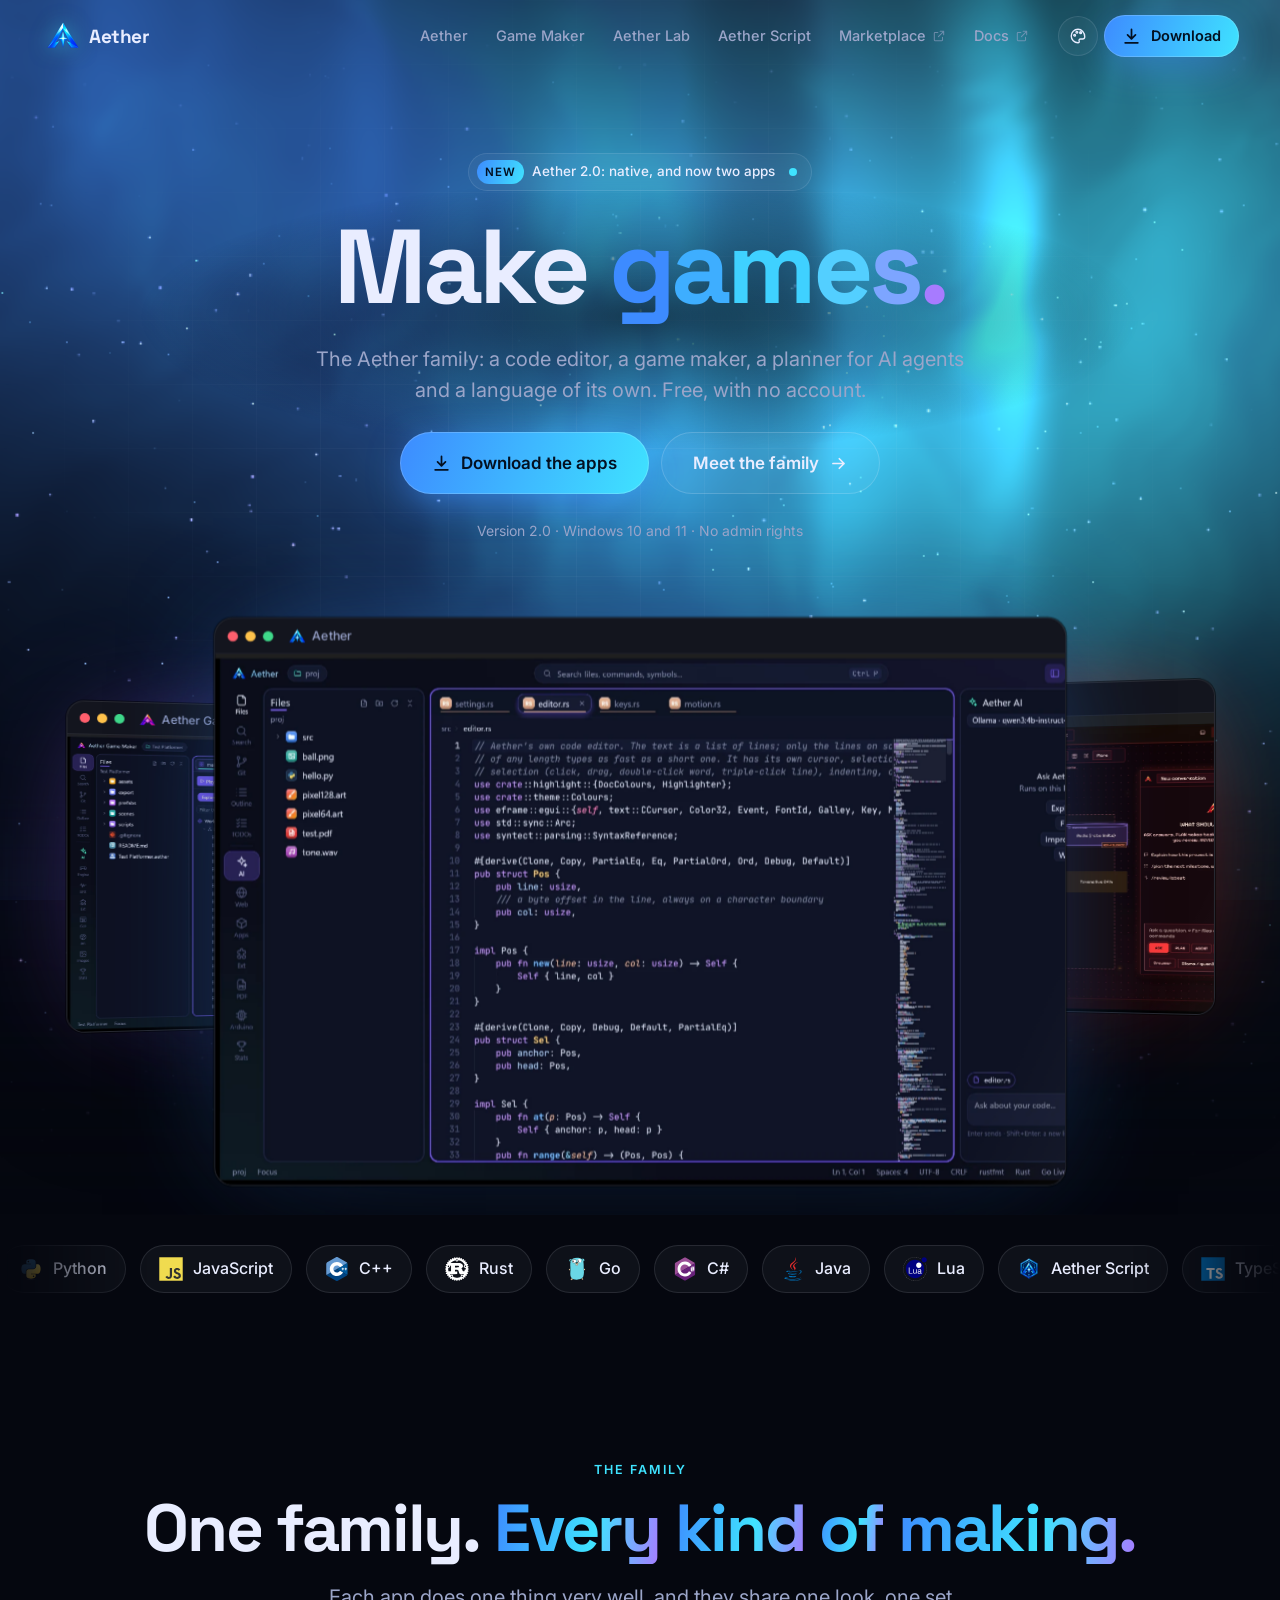
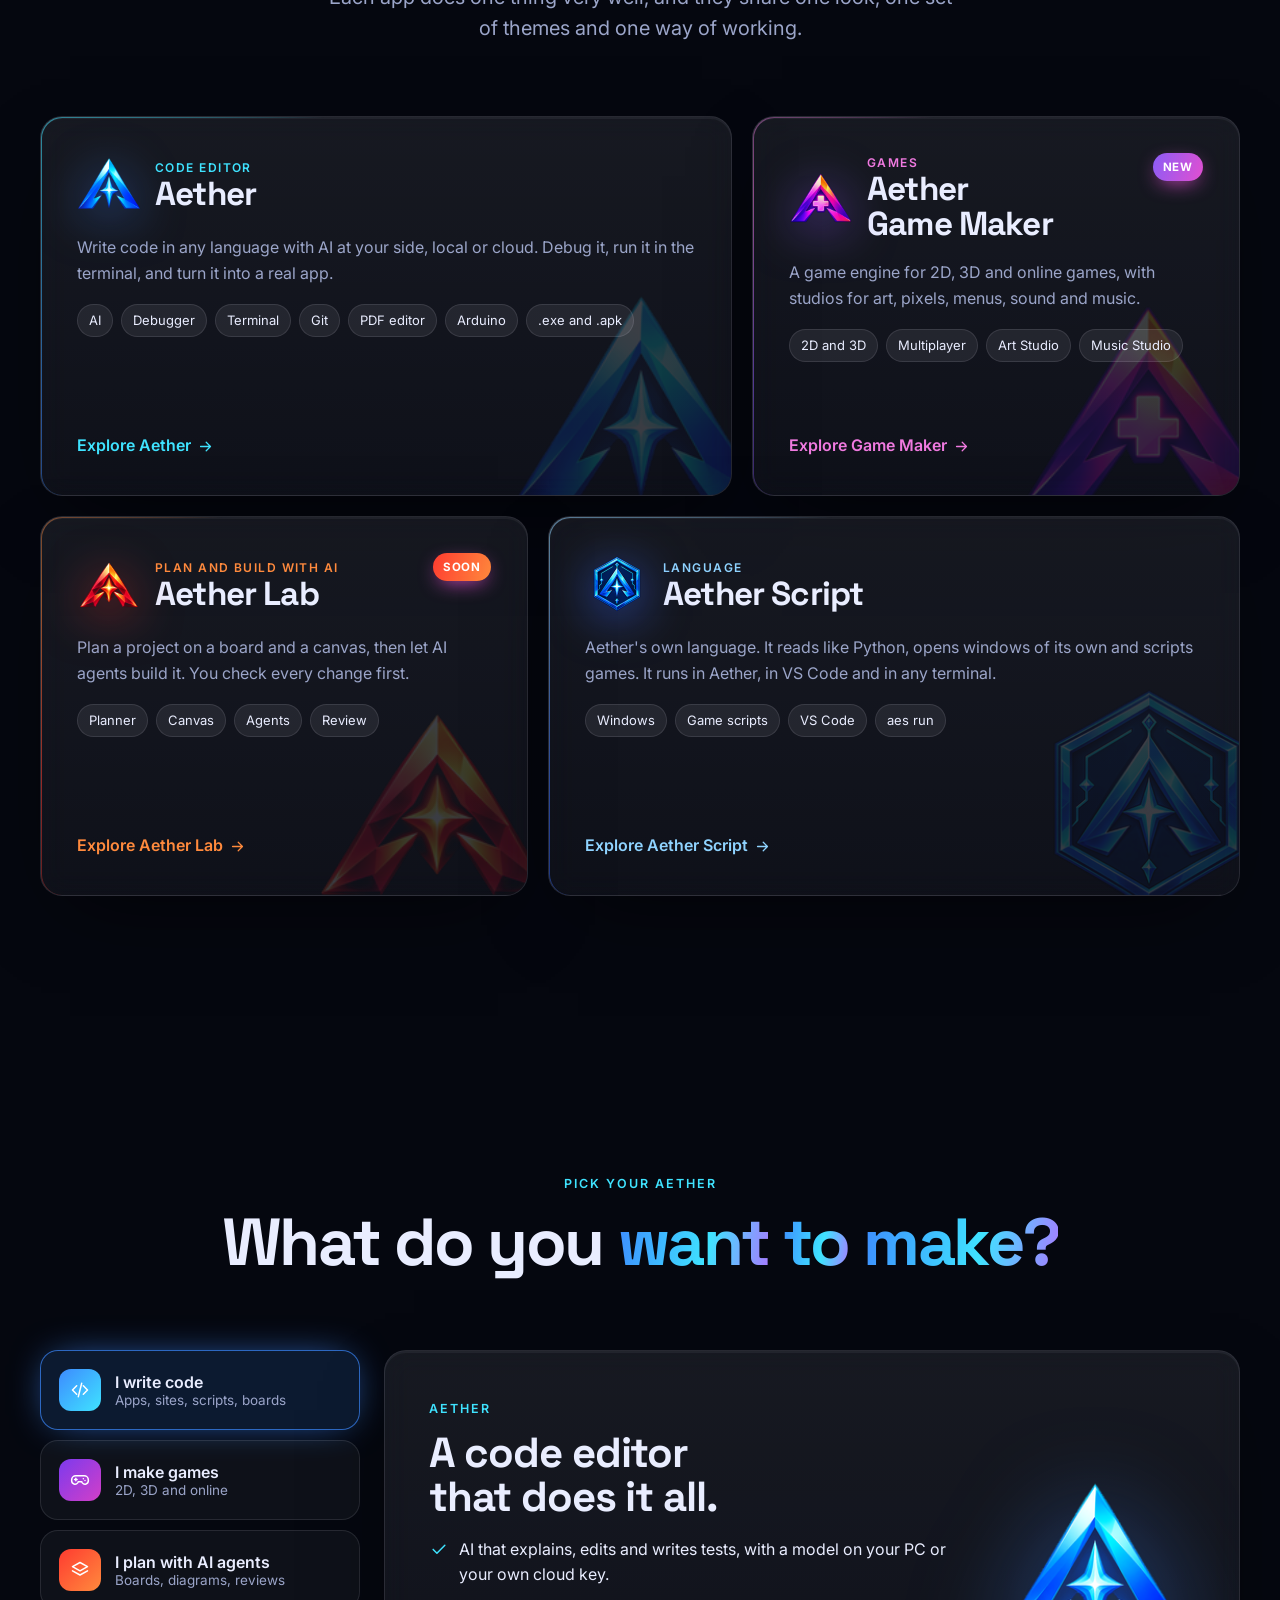
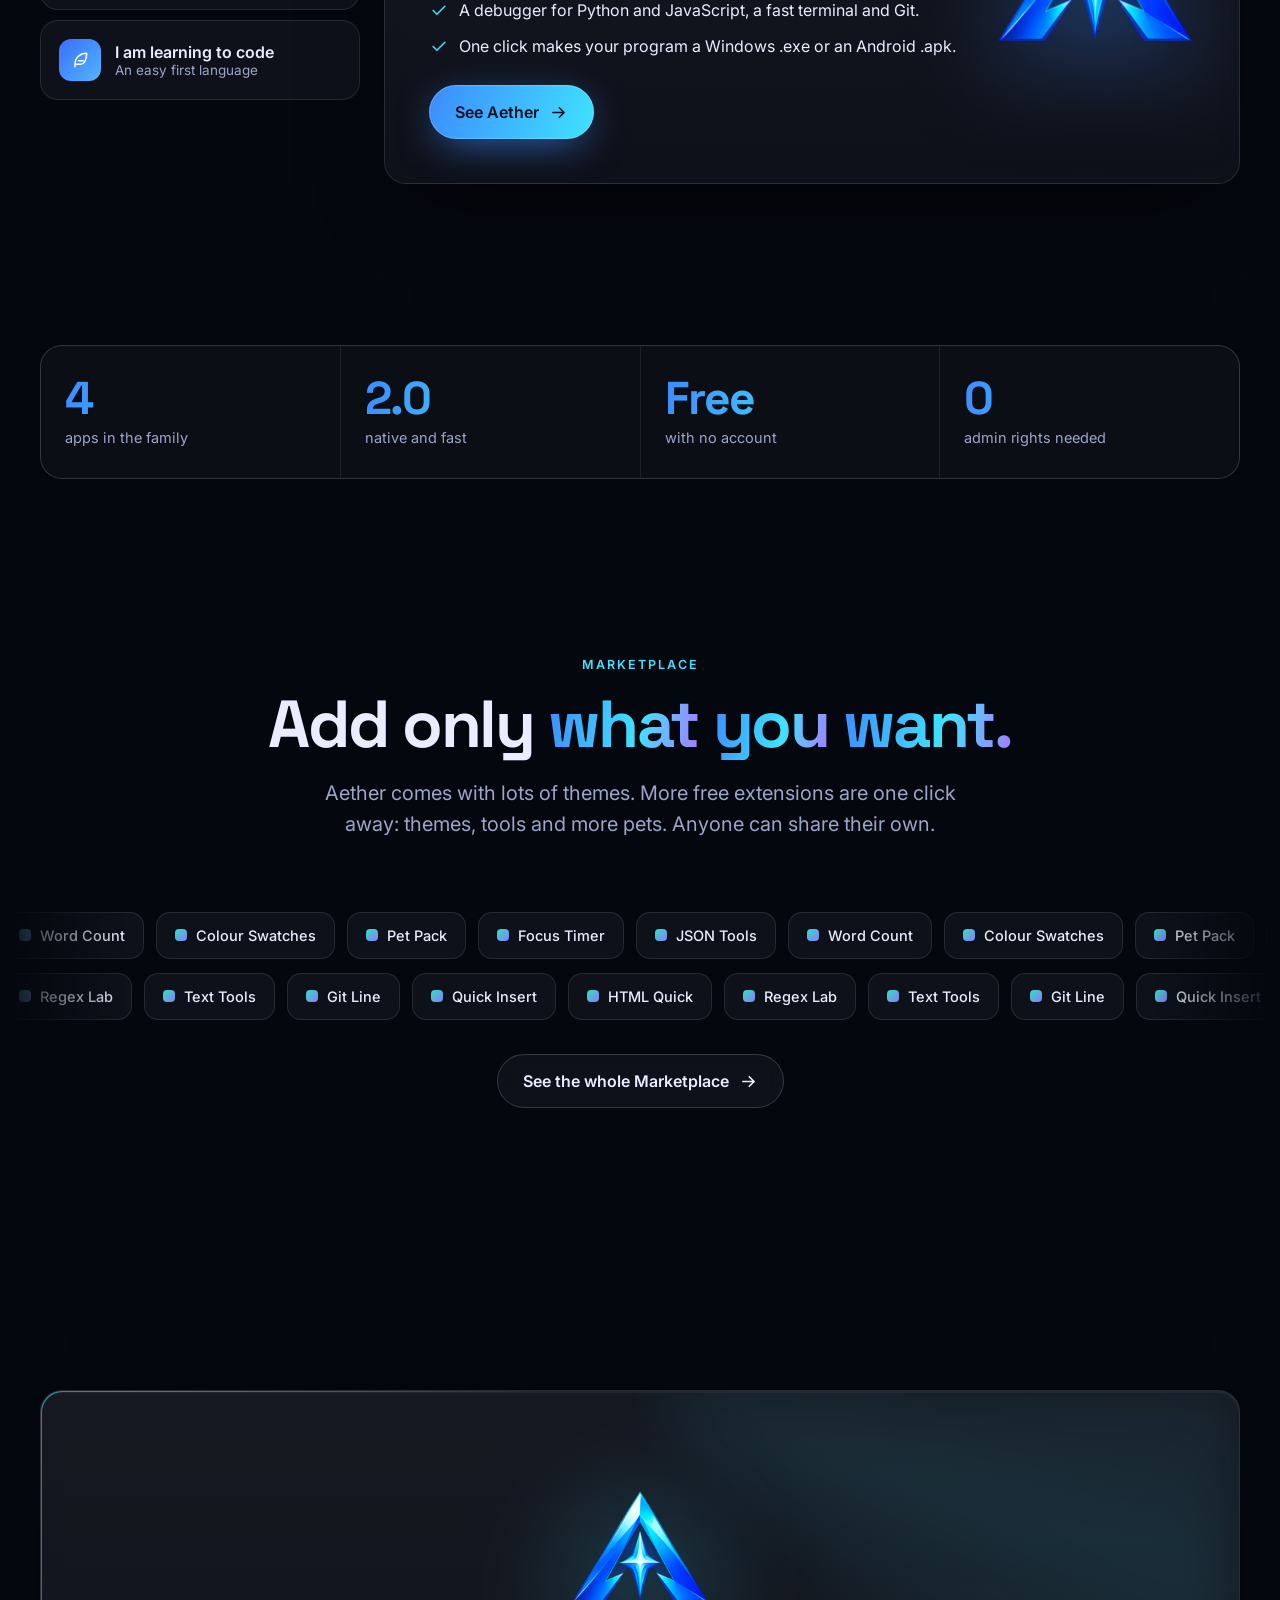
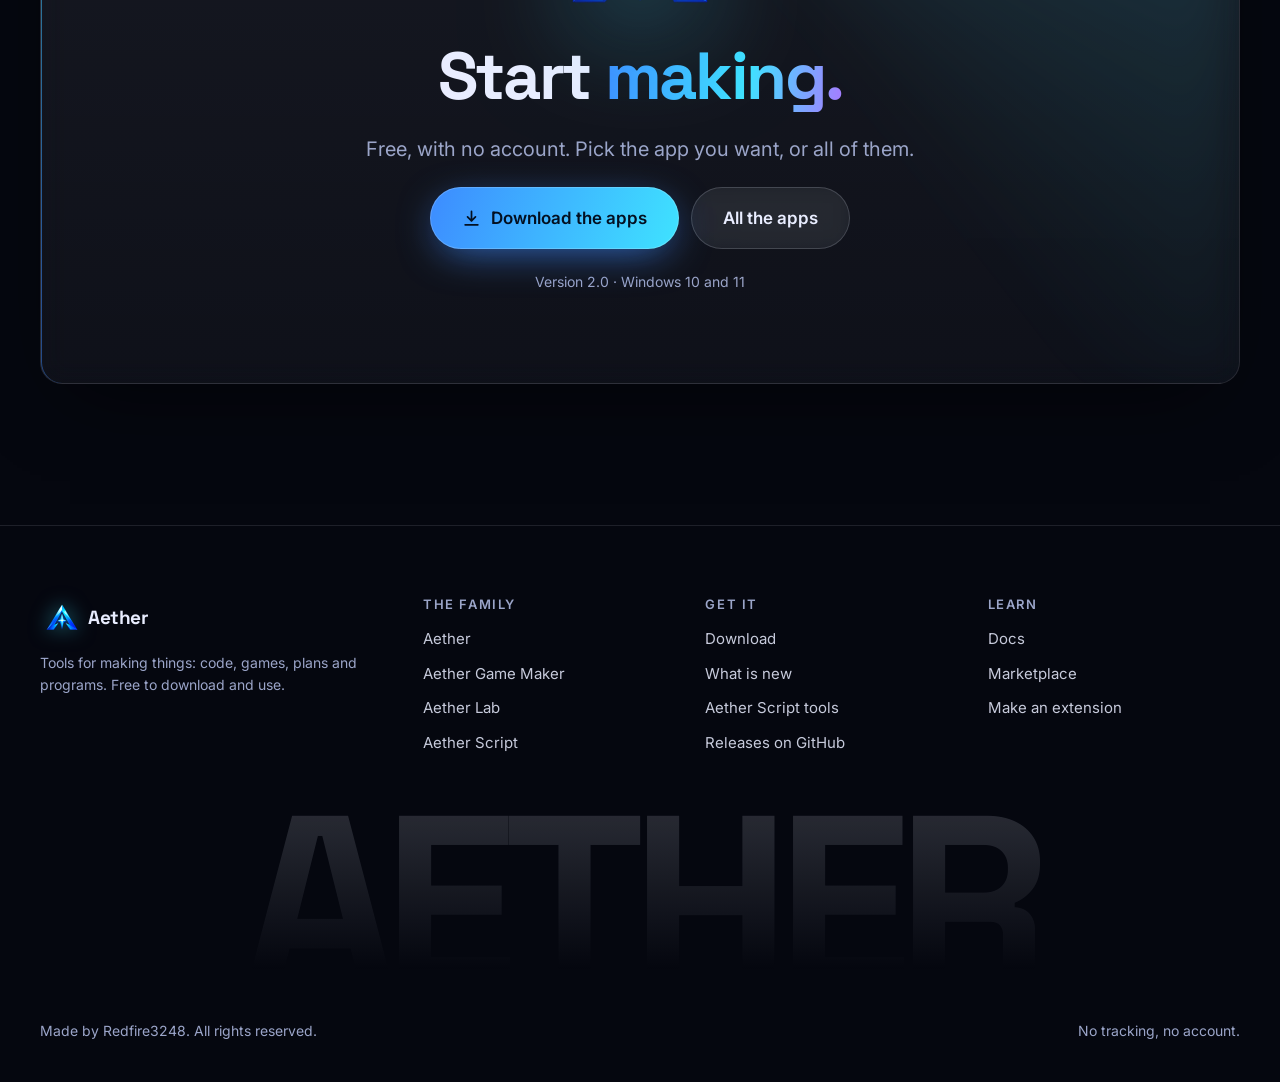
==== commit 080b5872: "Click ripples, sparks and hover light; app pictures; phone nav fits - fx.js: a ring and sparks where" ====
--- a/index.html
+++ b/index.html
@@ -14,7 +14,7 @@
   <link rel="preconnect" href="https://fonts.googleapis.com">
   <link rel="preconnect" href="https://fonts.gstatic.com" crossorigin>
   <link href="https://fonts.googleapis.com/css2?family=Inter:wght@400;500;600&family=Space+Grotesk:wght@500;700&display=swap" rel="stylesheet">
-  <link rel="stylesheet" href="assets/css/site.css?v=2">
+  <link rel="stylesheet" href="assets/css/site.css?v=3">
   <script>try{var t=localStorage.getItem('aether-site-theme');if(t&&/Paper/.test(t))document.documentElement.dataset.mode='light'}catch(e){}</script>
   <script>(function(){var h=location.hash,m={'#versions':'download.html#new','#get':'download.html','#download':'download.html','#aether-script':'script.html#aether-script','#story':'aether.html#tour','#live':'aether.html#tools'};if(m[h])location.replace(m[h])})()</script>
 </head>
@@ -37,7 +37,7 @@
       </div>
     </div>
   </header>
-  <div class="nav-panel" id="nav-panel" hidden><a href="aether.html"><img src="assets/logo-64.png" alt="" width="26" height="26">Aether</a><a href="game-maker.html"><img src="assets/game-maker-logo-64.png" alt="" width="26" height="26">Game Maker</a><a href="lab.html"><img src="assets/lab-logo-64.png" alt="" width="26" height="26">Aether Lab</a><a href="script.html"><img src="img/aether-script.png" alt="" width="26" height="26">Aether Script</a><a href="https://redfire3248.github.io/aether-marketplace/marketplace.html"><svg class="ic " aria-hidden="true"><use href="assets/icons.svg#bag"/></svg>Marketplace</a><a href="https://redfire3248.github.io/aether-marketplace/docs.html"><svg class="ic " aria-hidden="true"><use href="assets/icons.svg#book"/></svg>Docs</a><a class="btn" href="download.html"><svg class="ic " aria-hidden="true"><use href="assets/icons.svg#download"/></svg>Download Aether</a></div>
+  <div class="nav-panel" id="nav-panel" hidden><a href="aether.html"><img src="assets/logo-64.png" alt="" width="26" height="26">Aether</a><a href="game-maker.html"><img src="assets/game-maker-logo-64.png" alt="" width="26" height="26">Game Maker</a><a href="lab.html"><img src="assets/lab-logo-64.png" alt="" width="26" height="26">Aether Lab</a><a href="script.html"><img src="img/aether-script.png" alt="" width="26" height="26">Aether Script</a><a href="https://redfire3248.github.io/aether-marketplace/marketplace.html"><svg class="ic " aria-hidden="true"><use href="assets/icons.svg#bag"/></svg>Marketplace</a><a href="https://redfire3248.github.io/aether-marketplace/docs.html"><svg class="ic " aria-hidden="true"><use href="assets/icons.svg#book"/></svg>Docs</a><a class="btn" href="download.html"><svg class="ic " aria-hidden="true"><use href="assets/icons.svg#download"/></svg>Download the apps</a></div>
   <main id="main">
     <section class="hero" aria-labelledby="hero-h">
       <div class="hero-fallback" aria-hidden="true"></div>
@@ -248,7 +248,8 @@
     </div>
   </footer>
 
-  <script src="assets/js/site.js?v=2" defer></script>
-  <script src="assets/js/aurora.js?v=2" defer></script>
+  <script src="assets/js/site.js?v=3" defer></script>
+  <script src="assets/js/aurora.js?v=3" defer></script>
+  <script src="assets/js/fx.js?v=3" defer></script>
 </body>
 </html>
--- a/assets/css/site.css
+++ b/assets/css/site.css
@@ -153,7 +153,7 @@
   .nav-links { display: none; }
   .nav-menu { display: inline-grid; }
 }
-@media (max-width: 420px) { .nav-get { display: none; } }
+
 
 /* ---------- buttons ---------- */
 .btn {
@@ -931,3 +931,35 @@
 @media (max-width: 1000px) { .know { grid-template-columns: repeat(2, minmax(0, 1fr)); } }
 @media (max-width: 860px) { .get-grid { grid-template-columns: 1fr; } }
 @media (max-width: 520px) { .know, .get-facts { grid-template-columns: 1fr; } .get-top { flex-wrap: wrap; } }
+
+/* effects (fx.js): rings and sparks where the visitor clicks, a ripple in buttons, a light that follows the mouse */
+.fx-canvas { position: fixed; inset: 0; width: 100%; height: 100%; z-index: 45; pointer-events: none; }
+.fx-spot { position: fixed; left: -300px; top: -300px; width: 600px; height: 600px; z-index: -1; pointer-events: none; border-radius: 50%;
+  background: radial-gradient(closest-side, color-mix(in srgb, var(--a2) 16%, transparent), color-mix(in srgb, var(--a1) 6%, transparent) 55%, transparent);
+  opacity: 0; transition: opacity .6s; will-change: transform; }
+.fx-spot.on { opacity: 1; }
+[data-mode='light'] .fx-spot { background: radial-gradient(closest-side, color-mix(in srgb, var(--a2) 14%, transparent), transparent); }
+.fx-host { overflow: hidden; isolation: isolate; }
+.fx-rip { position: absolute; z-index: -1; border-radius: 50%; pointer-events: none; background: radial-gradient(closest-side, rgb(255 255 255 / .45), rgb(255 255 255 / .12) 60%, transparent);
+  transform: scale(0); opacity: 1; animation: fx-rip .65s cubic-bezier(.2,.8,.2,1) forwards; }
+[data-mode='light'] .btn.ghost .fx-rip, [data-mode='light'] .icon-btn .fx-rip, [data-mode='light'] .nav-links .fx-rip, [data-mode='light'] .os-file .fx-rip { background: radial-gradient(closest-side, color-mix(in srgb, var(--a1) 30%, transparent), transparent); }
+[data-style='pixel'] .fx-rip { border-radius: 0; }
+@keyframes fx-rip { to { transform: scale(1); opacity: 0; } }
+/* the header's grid lights up around the mouse */
+.hero-grid::after { content: ''; position: absolute; inset: 0;
+  background-image: linear-gradient(color-mix(in srgb, var(--a2) 70%, transparent) 1px, transparent 1px), linear-gradient(90deg, color-mix(in srgb, var(--a2) 70%, transparent) 1px, transparent 1px); background-size: 64px 64px;
+  -webkit-mask-image: radial-gradient(220px circle at var(--gx, -999px) var(--gy, -999px), #000, transparent); mask-image: radial-gradient(220px circle at var(--gx, -999px) var(--gy, -999px), #000, transparent); }
+/* chips and file links lift when the mouse is on them */
+.get-has li, .fam li { transition: transform .3s var(--spring), border-color .3s, background-color .3s, box-shadow .3s; }
+.get-has li:hover, .fam li:hover { transform: translateY(-2px); border-color: color-mix(in srgb, var(--c2, var(--a2)) 60%, transparent); background: color-mix(in srgb, var(--c1, var(--a1)) 14%, transparent); box-shadow: 0 8px 20px -10px var(--c1, var(--a1)); }
+.get-logo, .fam-logo { will-change: transform; }
+.get:hover .get-logo { filter: drop-shadow(0 12px 34px color-mix(in srgb, var(--c1) 85%, transparent)); }
+@media (prefers-reduced-motion: reduce) { .fx-canvas, .fx-spot, .hero-grid::after { display: none; } }
+
+/* the bar at the top on a phone: the name, the theme, the menu, and Download only when it fits */
+.brand, .nav-tools { flex: none; }
+.brand span { white-space: nowrap; }
+@media (max-width: 560px) {
+  .nav-get { display: none; }
+  .nav.scrolled .nav-in { padding: 0 6px 0 10px; }
+}
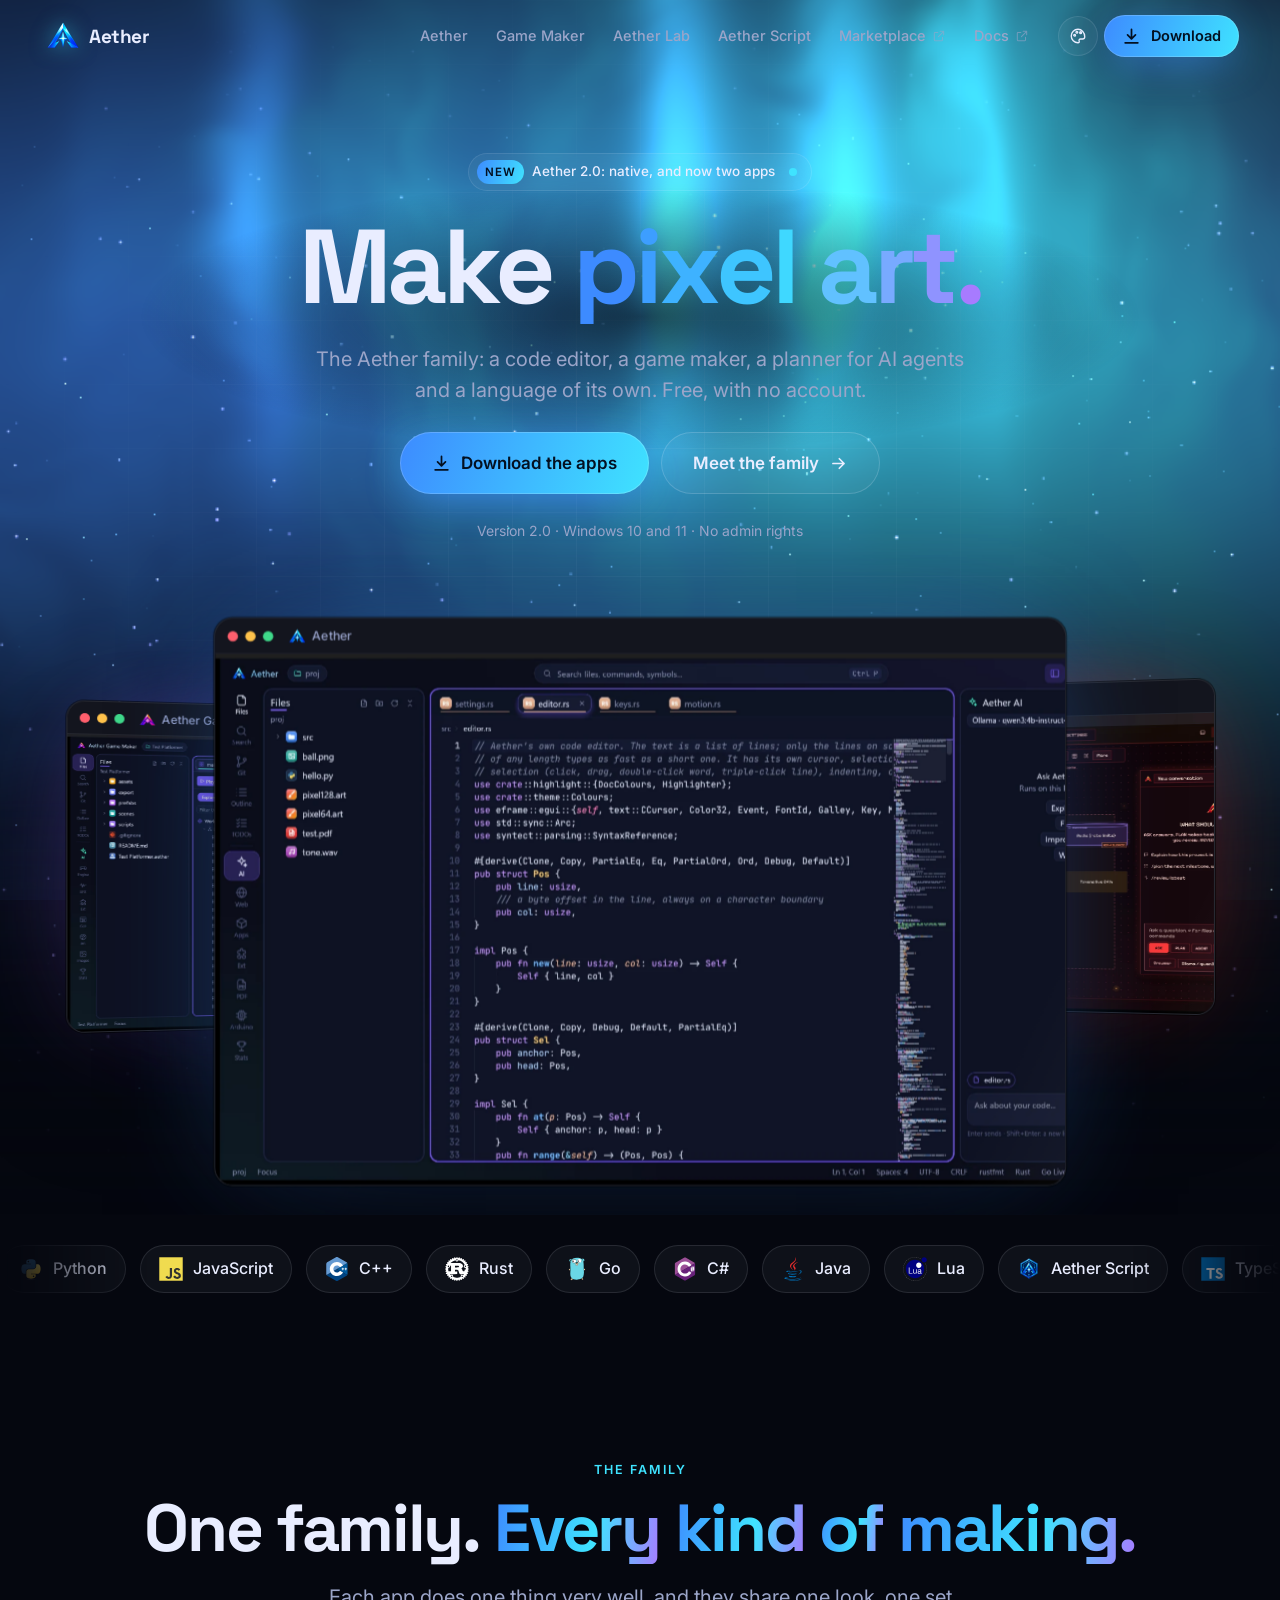
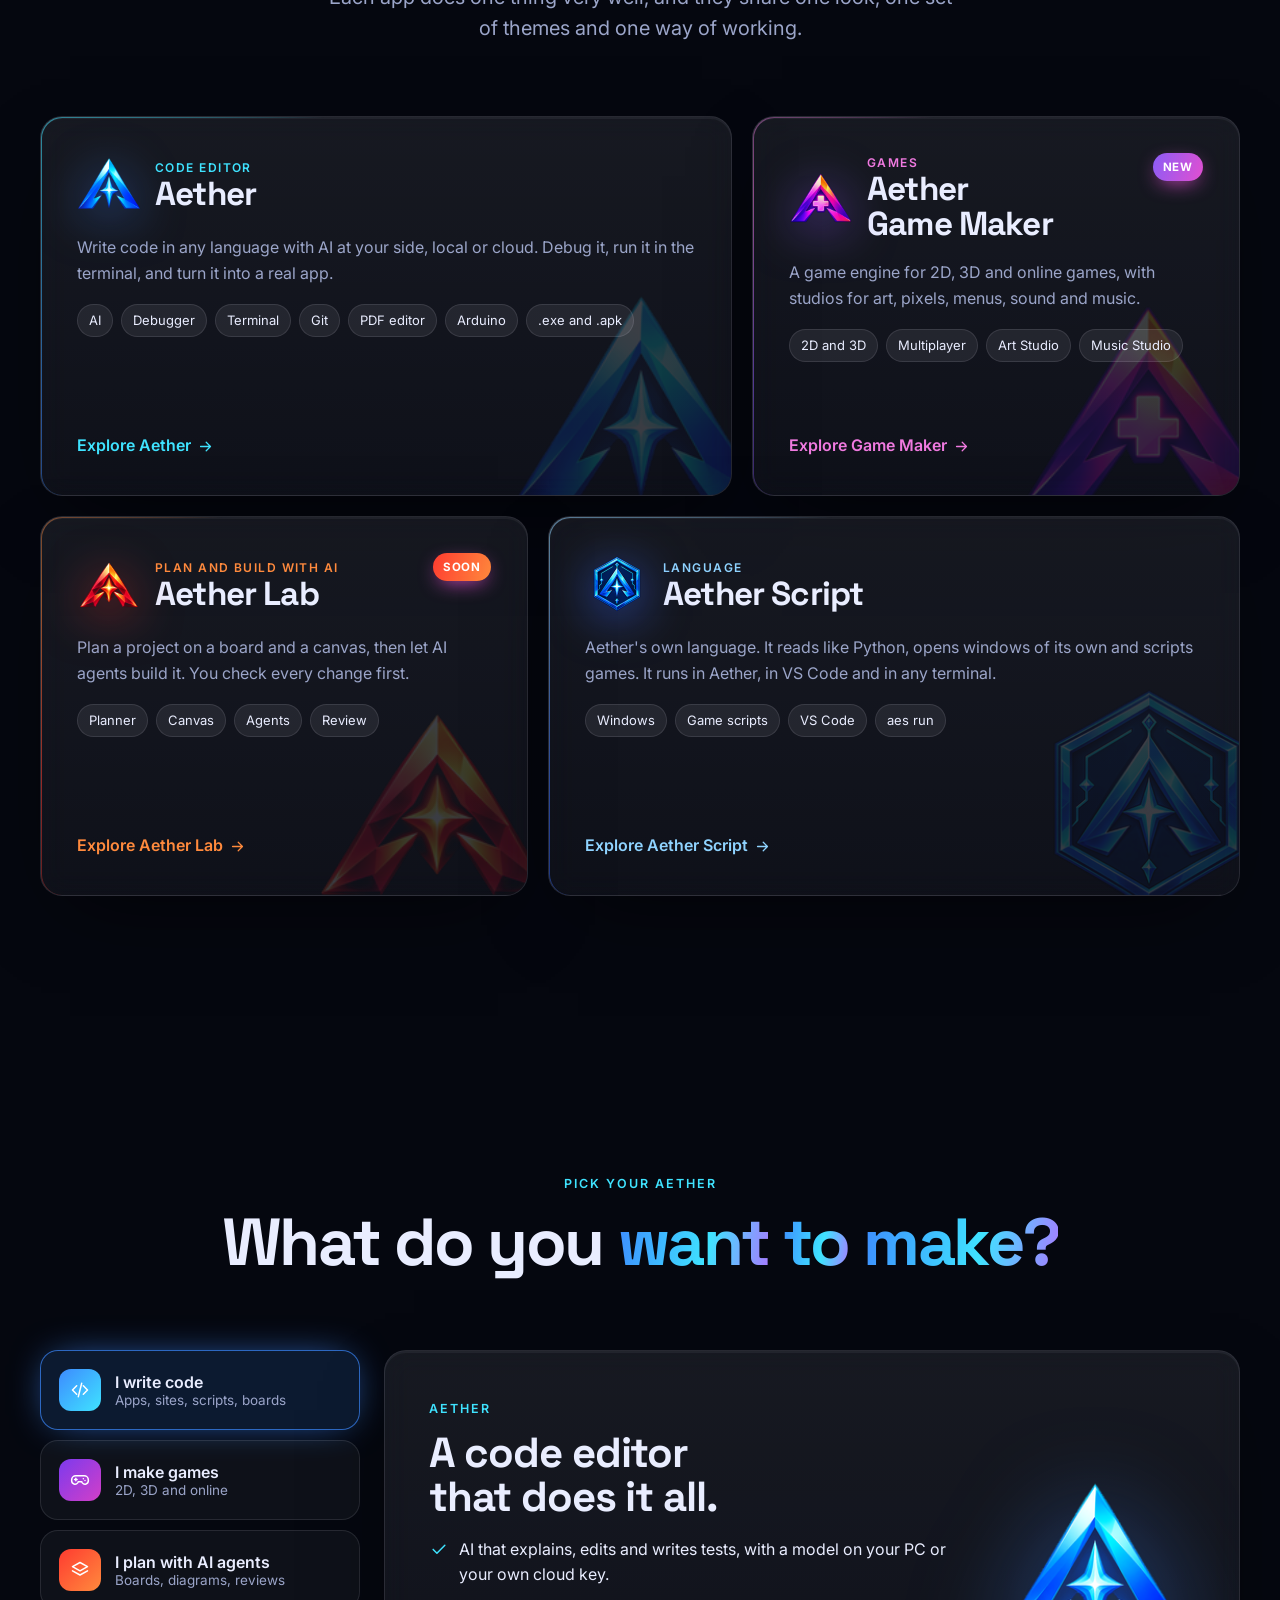
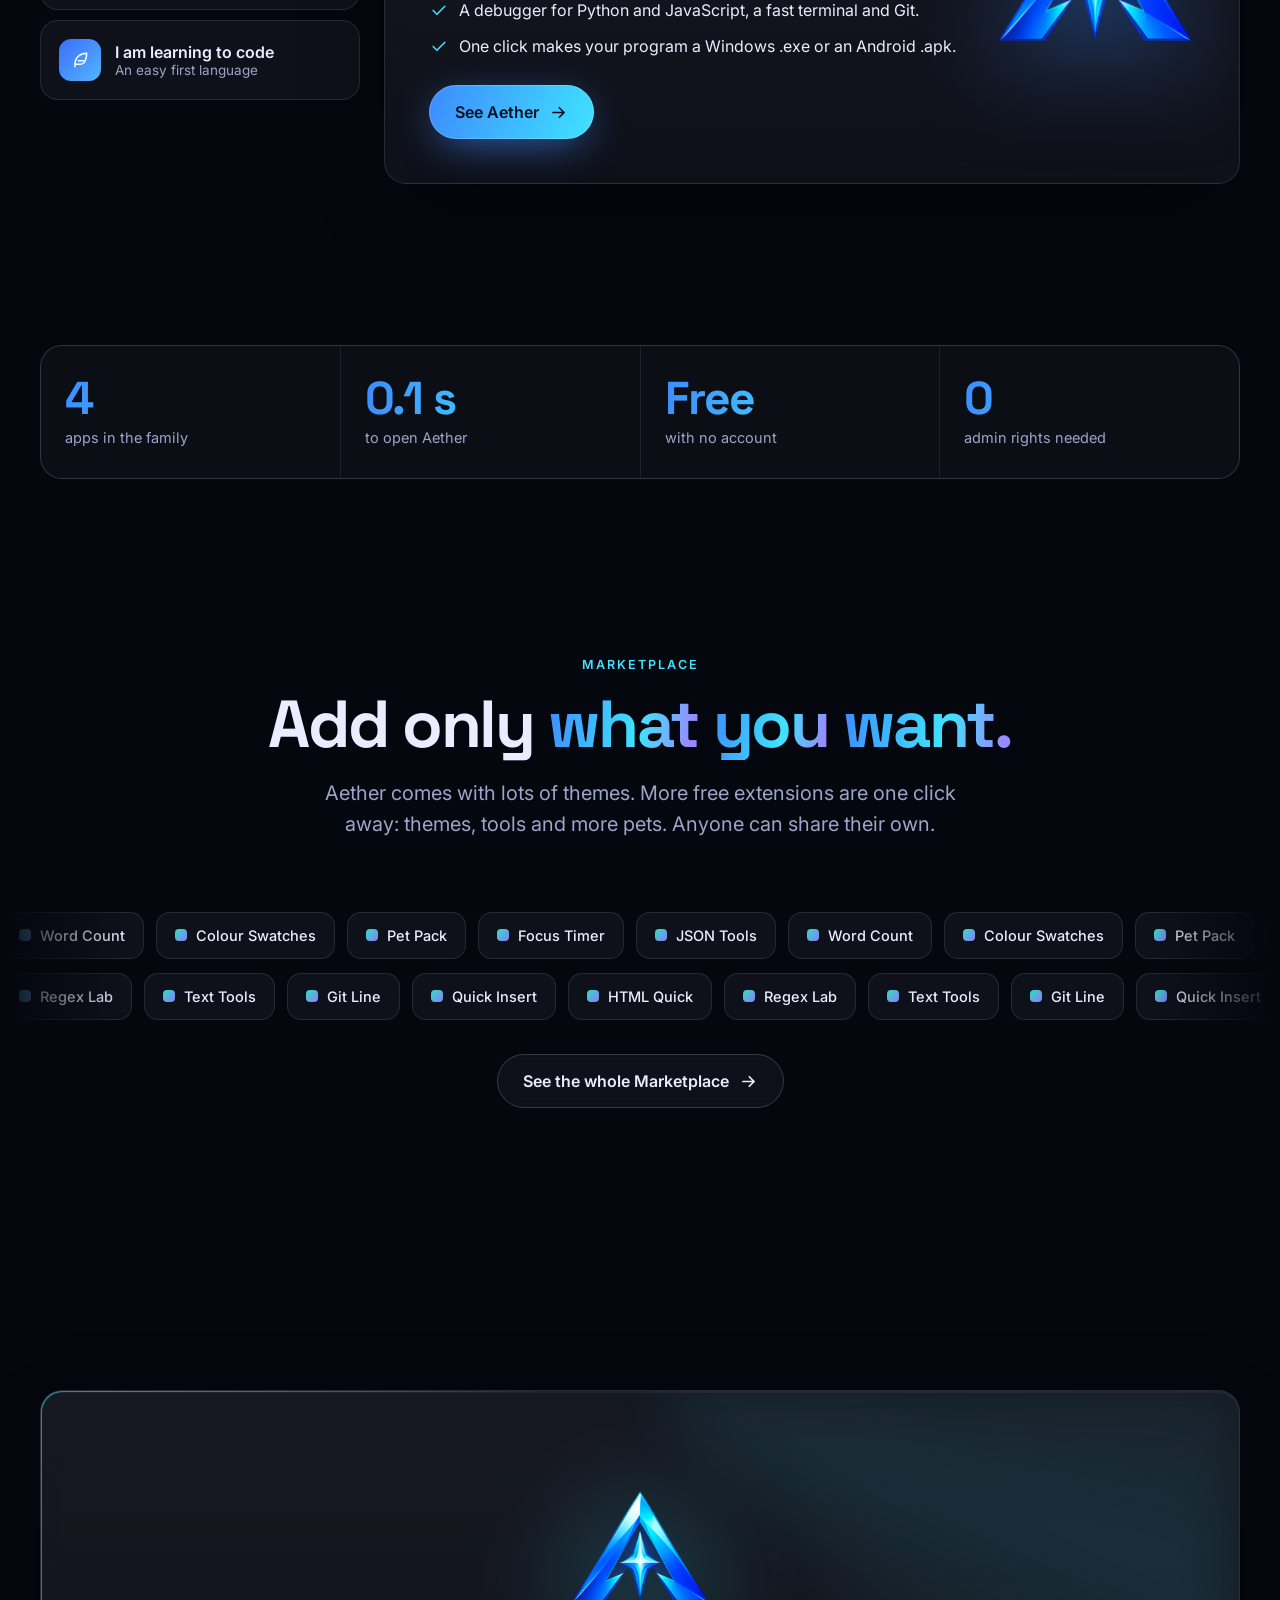
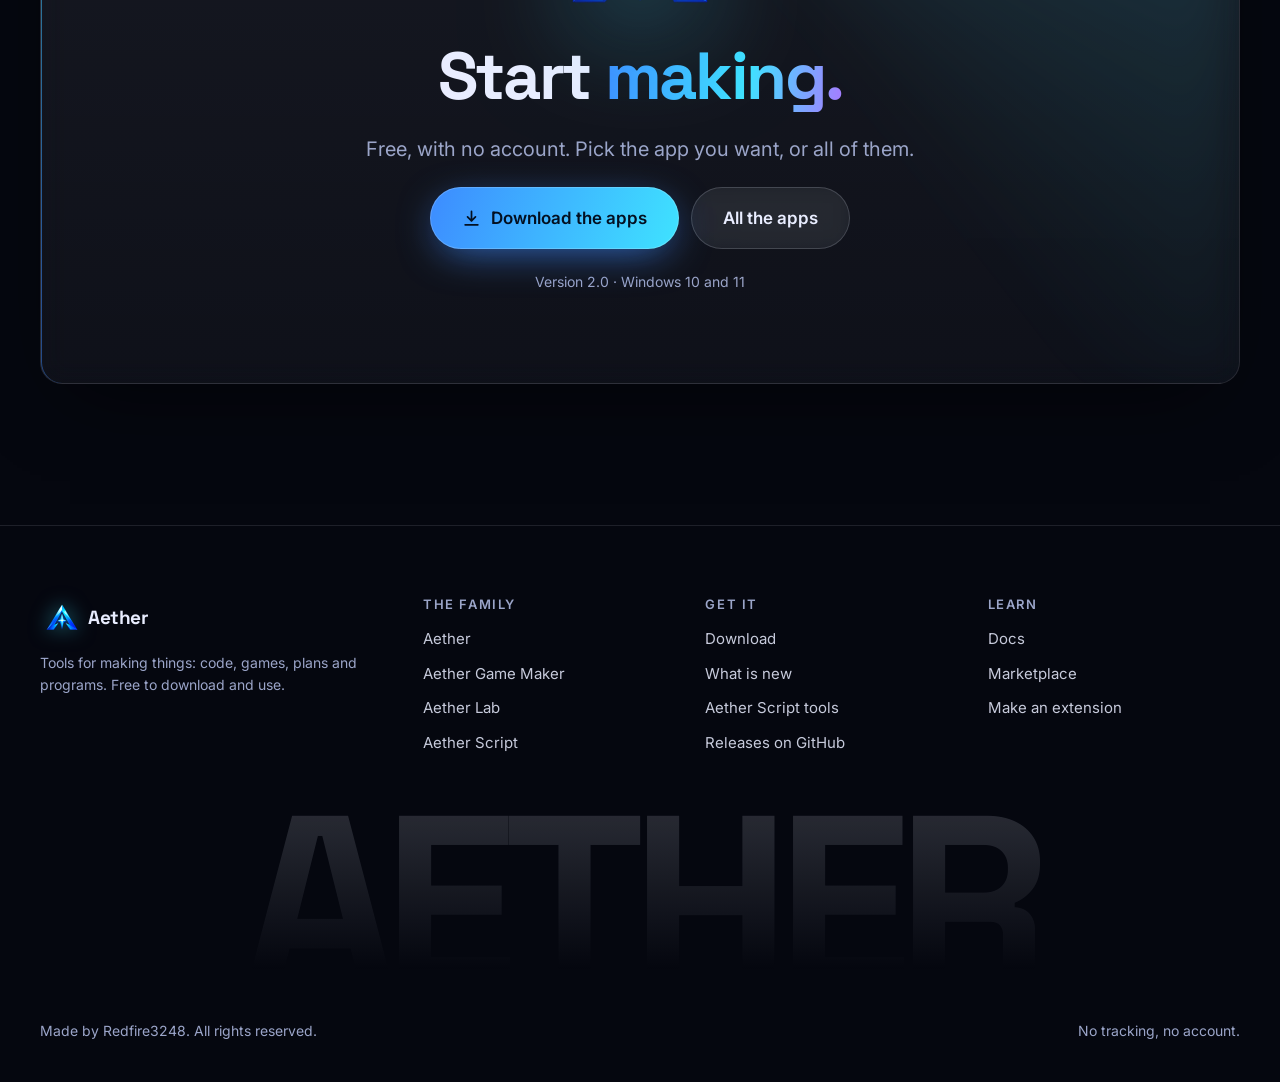
==== commit 3f17655a: "Start-up times of each app, and the new Aether Lab build - Download page: a chart of how long each a" ====
--- a/index.html
+++ b/index.html
@@ -14,7 +14,7 @@
   <link rel="preconnect" href="https://fonts.googleapis.com">
   <link rel="preconnect" href="https://fonts.gstatic.com" crossorigin>
   <link href="https://fonts.googleapis.com/css2?family=Inter:wght@400;500;600&family=Space+Grotesk:wght@500;700&display=swap" rel="stylesheet">
-  <link rel="stylesheet" href="assets/css/site.css?v=3">
+  <link rel="stylesheet" href="assets/css/site.css?v=4">
   <script>try{var t=localStorage.getItem('aether-site-theme');if(t&&/Paper/.test(t))document.documentElement.dataset.mode='light'}catch(e){}</script>
   <script>(function(){var h=location.hash,m={'#versions':'download.html#new','#get':'download.html','#download':'download.html','#aether-script':'script.html#aether-script','#story':'aether.html#tour','#live':'aether.html#tools'};if(m[h])location.replace(m[h])})()</script>
 </head>
@@ -196,7 +196,7 @@
       <div class="wrap">
         <div class="stats" data-r>
           <div class="stat"><b class="grad">4</b><span>apps in the family</span></div>
-          <div class="stat"><b class="grad">2.0</b><span>native and fast</span></div>
+          <div class="stat"><b class="grad">0.1 s</b><span>to open Aether</span></div>
           <div class="stat"><b class="grad">Free</b><span>with no account</span></div>
           <div class="stat"><b class="grad">0</b><span>admin rights needed</span></div>
         </div>
@@ -248,7 +248,7 @@
     </div>
   </footer>
 
-  <script src="assets/js/site.js?v=3" defer></script>
+  <script src="assets/js/site.js?v=5" defer></script>
   <script src="assets/js/aurora.js?v=3" defer></script>
   <script src="assets/js/fx.js?v=3" defer></script>
 </body>
--- a/assets/css/site.css
+++ b/assets/css/site.css
@@ -881,7 +881,7 @@
 
 /* the download page: one card for each app, with its own installer and its facts */
 :root { --lab1: #ff3b30; --lab2: #ff8a3d; }
-.fam.c-lab, .get.c-lab, .pick-tab.c-lab, .pick-panel.c-lab { --c1: var(--lab1); --c2: var(--lab2); }
+.fam.c-lab, .get.c-lab, .pick-tab.c-lab, .pick-panel.c-lab, .boot-row.c-lab { --c1: var(--lab1); --c2: var(--lab2); }
 .logo-row { display: flex; justify-content: center; gap: clamp(10px, 2vw, 22px); margin-bottom: 10px; }
 .logo-row img { width: clamp(52px, 7vw, 84px); height: auto; filter: drop-shadow(0 14px 34px rgb(0 0 0 / .45)); animation: float 7s ease-in-out infinite; }
 .logo-row img:nth-child(2) { animation-delay: -1.7s; } .logo-row img:nth-child(3) { animation-delay: -3.4s; } .logo-row img:nth-child(4) { animation-delay: -5.1s; }
@@ -963,3 +963,28 @@
   .nav-get { display: none; }
   .nav.scrolled .nav-in { padding: 0 6px 0 10px; }
 }
+
+/* start-up times: two bars for each app, which grow in when the chart comes into view */
+.boot { padding: clamp(22px, 3vw, 34px); display: grid; gap: 20px; }
+.boot-key { display: flex; flex-wrap: wrap; gap: 8px 22px; font-size: 13.5px; color: var(--muted); }
+.boot-key span { display: inline-flex; align-items: center; gap: 8px; }
+.boot-key i { width: 22px; height: 8px; border-radius: 4px; }
+.boot-key .k-again { background: linear-gradient(90deg, var(--a1), var(--a2)); }
+.boot-key .k-first { background: var(--glass-2); box-shadow: 0 0 0 1px var(--line-2) inset; }
+.boot-rows { display: grid; gap: 18px; }
+.boot-row { display: grid; grid-template-columns: 190px 1fr; gap: 16px; align-items: center; }
+.boot-row.c-ae { --c1: var(--ae1); --c2: var(--ae2); } .boot-row.c-gm { --c1: #7c3aed; --c2: #d23fc8; }
+.boot-name { display: flex; align-items: center; gap: 10px; font-weight: 600; }
+.boot-bars { display: grid; gap: 6px; }
+.boot-bar { position: relative; height: 22px; display: flex; align-items: center; }
+.boot-bar i { display: block; height: 100%; width: var(--w); border-radius: 6px; transform: scaleX(0); transform-origin: left; transition: transform 1.3s var(--ease); }
+.boot-bar.again i { background: linear-gradient(90deg, var(--c1), var(--c2)); box-shadow: 0 0 18px -4px var(--c2); }
+.boot-bar.first i { background: var(--glass-2); box-shadow: 0 0 0 1px var(--line-2) inset; transition-delay: .15s; }
+.boot-bar b { margin-left: 10px; font: 600 13.5px var(--font-m); white-space: nowrap; opacity: 0; transition: opacity .6s .9s; }
+.boot-bar.again b { color: var(--c2); }
+.boot.in .boot-bar i, .boot:not([data-r]) .boot-bar i { transform: scaleX(1); }
+.boot.in .boot-bar b { opacity: 1; }
+.boot-how { margin: 0; }
+[data-style='pixel'] .boot-bar i, [data-style='pixel'] .boot-key i { border-radius: 0; }
+@media (max-width: 640px) { .boot-row { grid-template-columns: 1fr; gap: 8px; } }
+@media (prefers-reduced-motion: reduce) { .boot-bar i { transform: none; transition: none; } .boot-bar b { opacity: 1; transition: none; } }
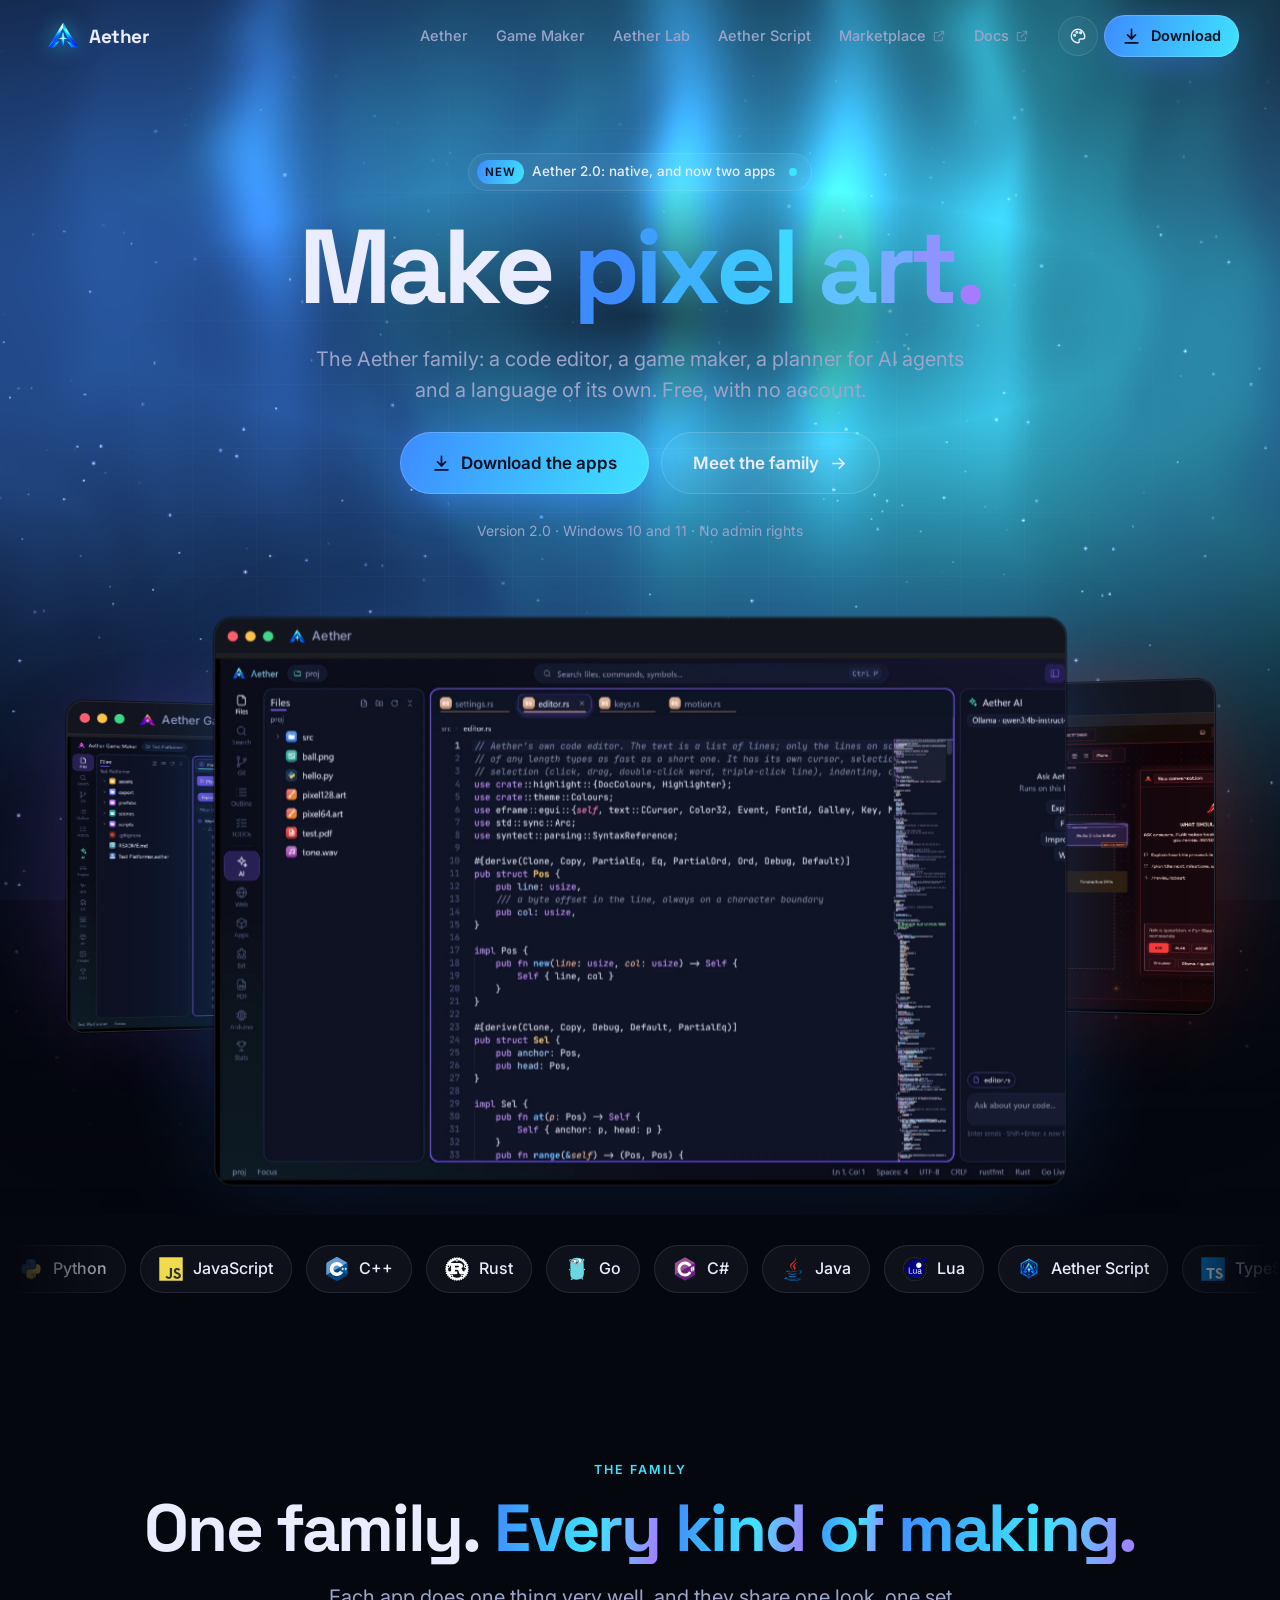
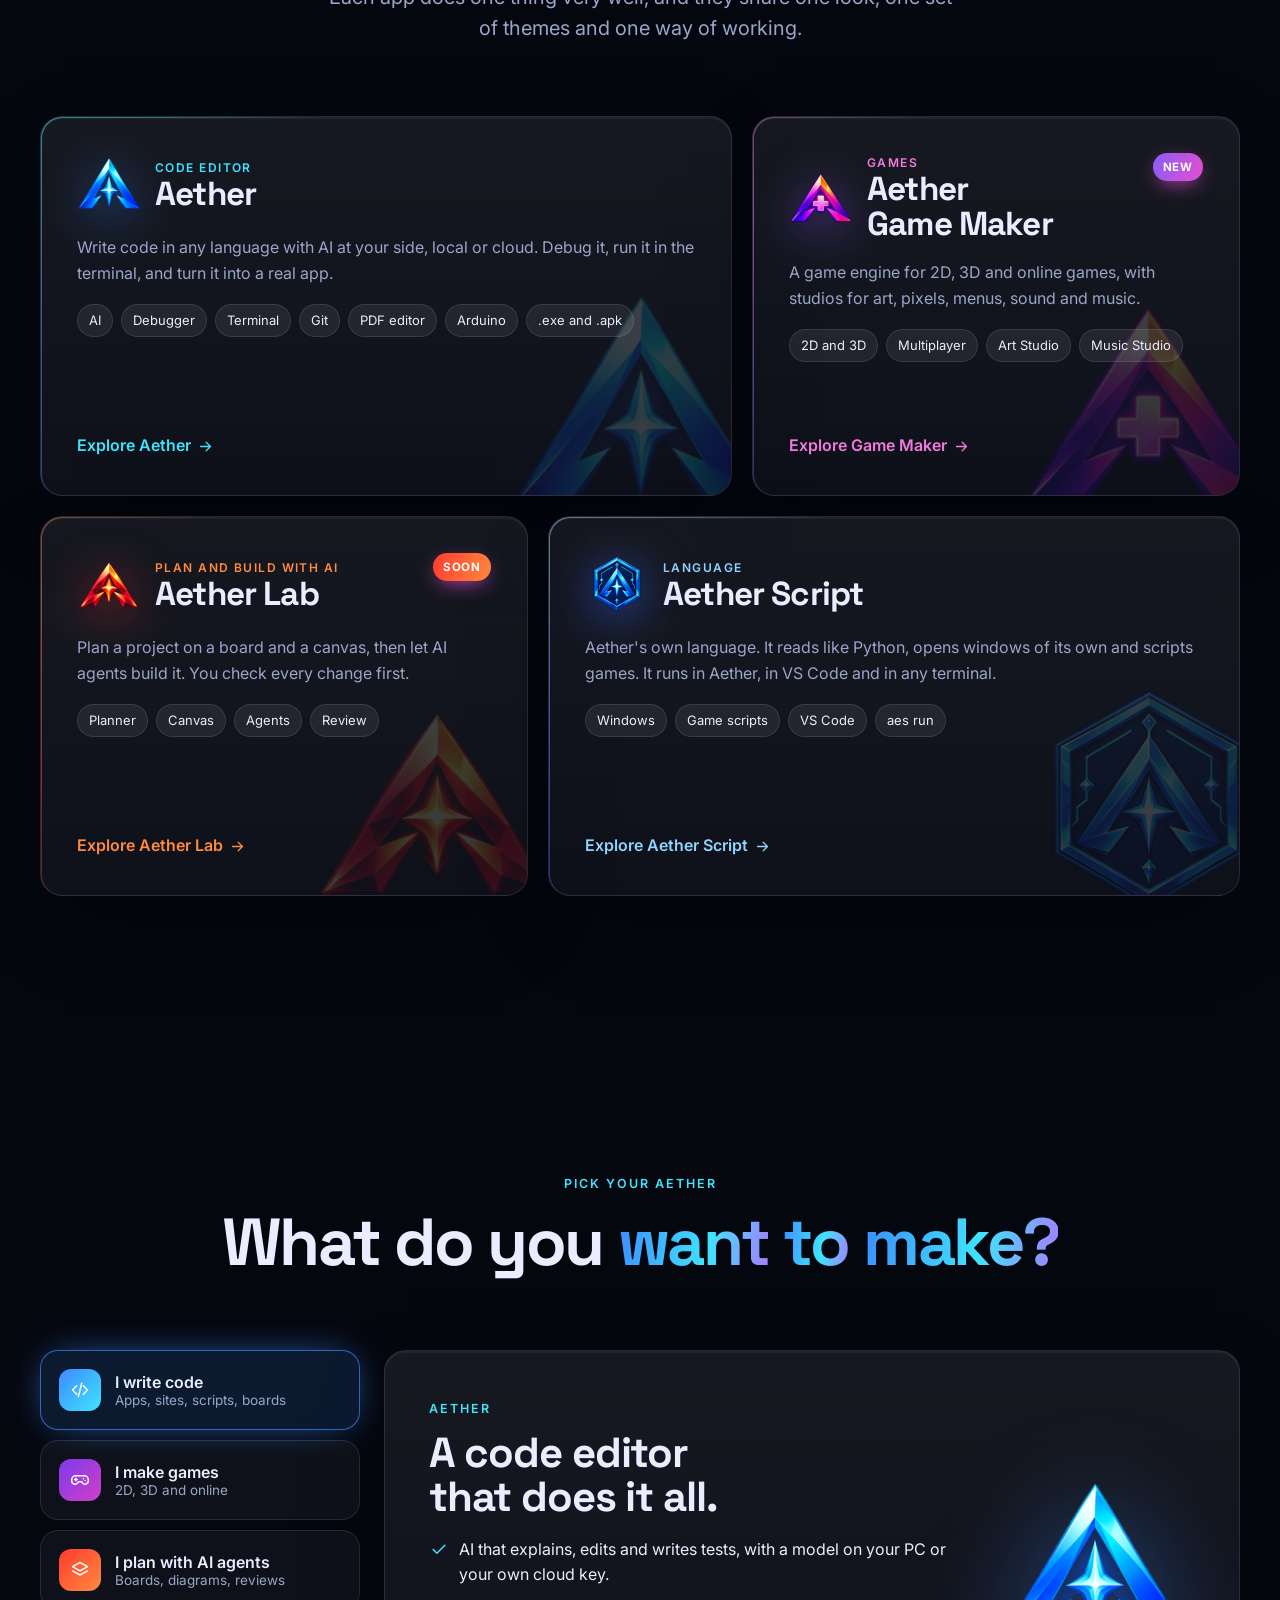
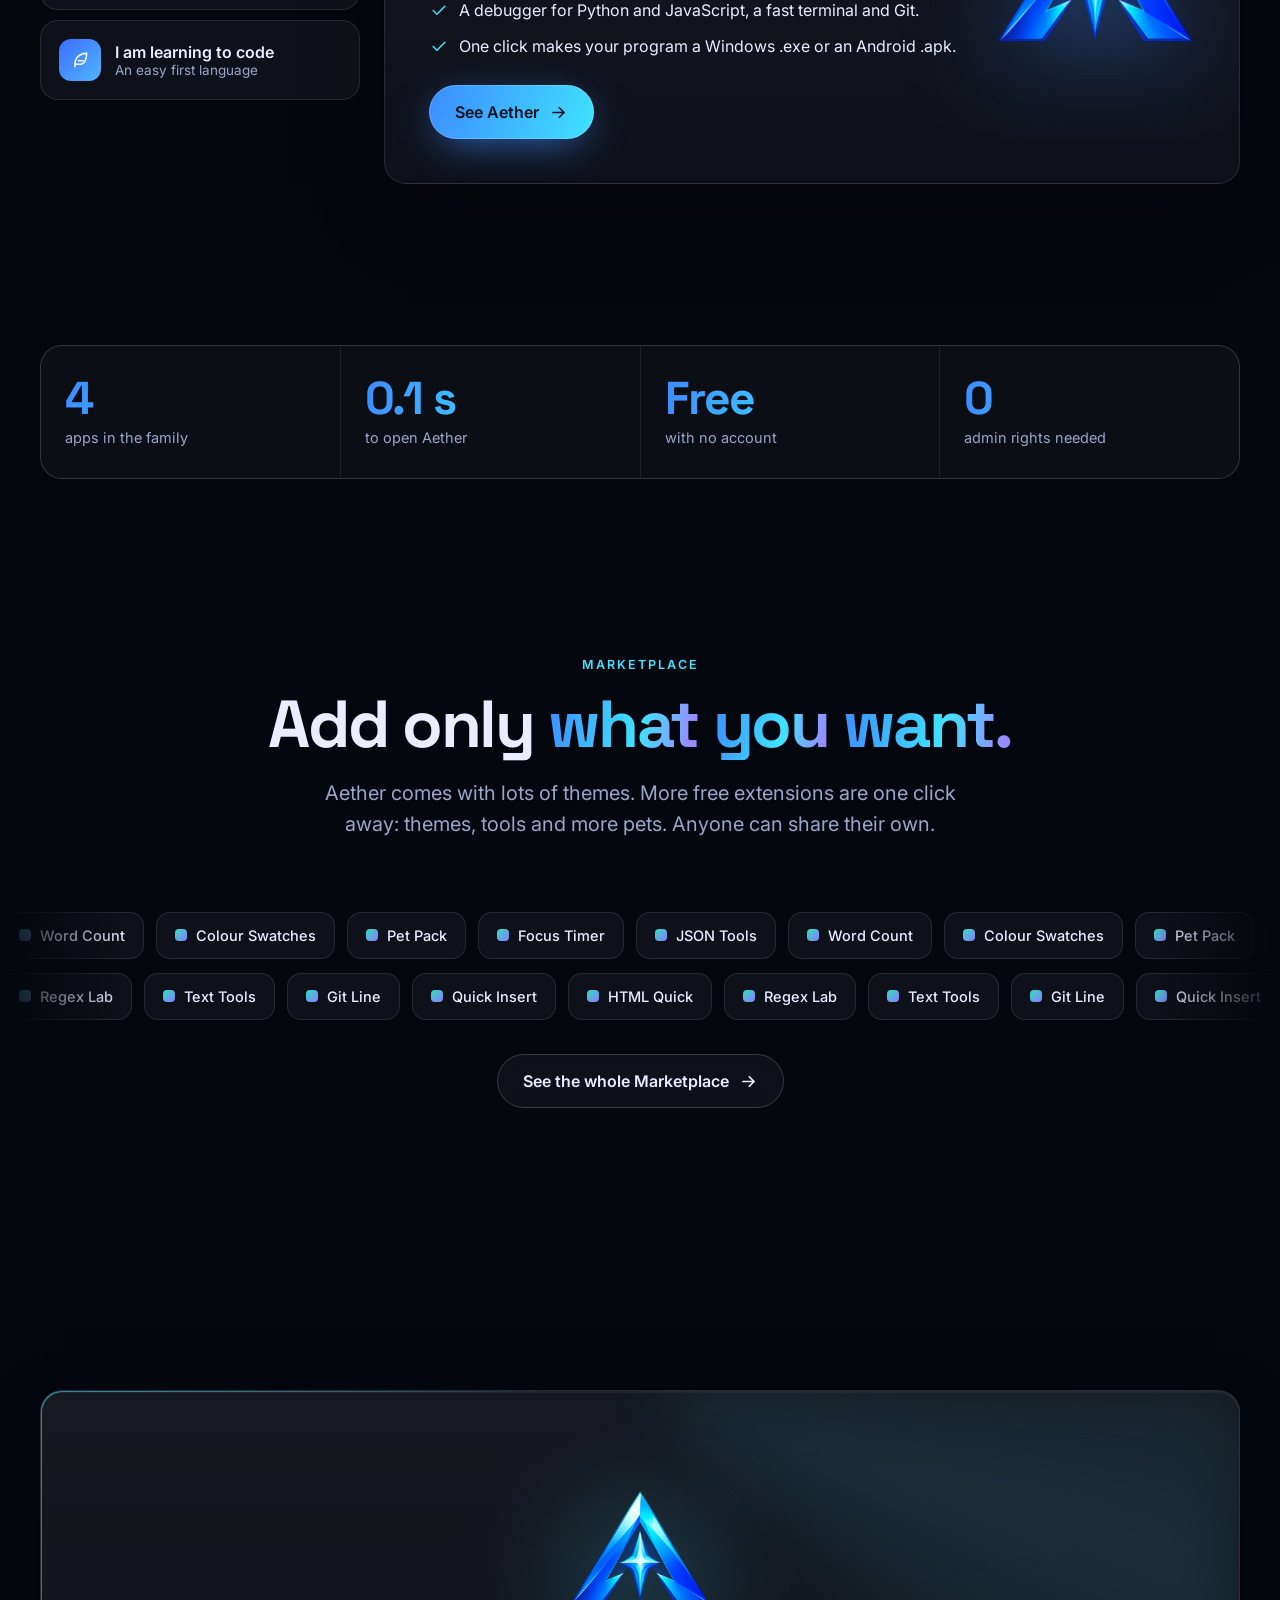
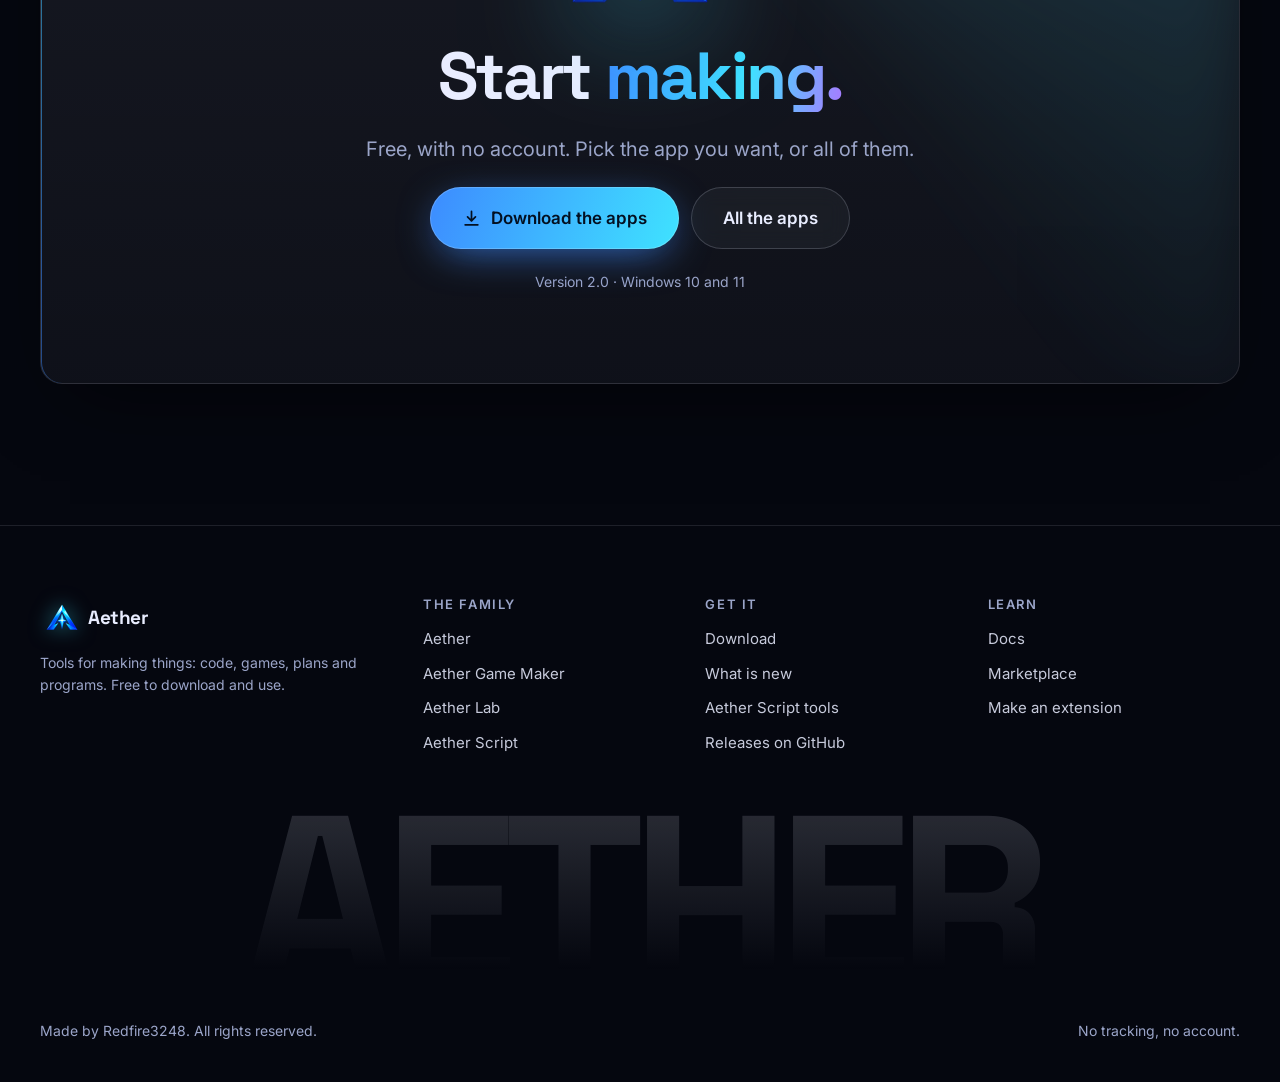
==== commit 9ca2ce56: "Smoother site, and nothing highlights when you drag - Positions are read before styles are written (" ====
--- a/index.html
+++ b/index.html
@@ -14,7 +14,7 @@
   <link rel="preconnect" href="https://fonts.googleapis.com">
   <link rel="preconnect" href="https://fonts.gstatic.com" crossorigin>
   <link href="https://fonts.googleapis.com/css2?family=Inter:wght@400;500;600&family=Space+Grotesk:wght@500;700&display=swap" rel="stylesheet">
-  <link rel="stylesheet" href="assets/css/site.css?v=4">
+  <link rel="stylesheet" href="assets/css/site.css?v=6">
   <script>try{var t=localStorage.getItem('aether-site-theme');if(t&&/Paper/.test(t))document.documentElement.dataset.mode='light'}catch(e){}</script>
   <script>(function(){var h=location.hash,m={'#versions':'download.html#new','#get':'download.html','#download':'download.html','#aether-script':'script.html#aether-script','#story':'aether.html#tour','#live':'aether.html#tools'};if(m[h])location.replace(m[h])})()</script>
 </head>
@@ -248,8 +248,8 @@
     </div>
   </footer>
 
-  <script src="assets/js/site.js?v=5" defer></script>
-  <script src="assets/js/aurora.js?v=3" defer></script>
-  <script src="assets/js/fx.js?v=3" defer></script>
+  <script src="assets/js/site.js?v=6" defer></script>
+  <script src="assets/js/aurora.js?v=4" defer></script>
+  <script src="assets/js/fx.js?v=4" defer></script>
 </body>
 </html>
--- a/assets/css/site.css
+++ b/assets/css/site.css
@@ -75,7 +75,7 @@
 .bg-lights i:nth-child(1) { background: var(--a1); left: -25vmax; top: 30vh; }
 .bg-lights i:nth-child(2) { background: var(--a2); right: -30vmax; top: 90vh; opacity: .1; }
 [data-mode='light'] .bg-lights i { opacity: .12; }
-.grain { position: fixed; inset: 0; z-index: -1; pointer-events: none; opacity: .05; mix-blend-mode: overlay;
+.grain { position: fixed; inset: 0; z-index: -1; pointer-events: none; opacity: .035;
   background-image: url("data:image/svg+xml,%3Csvg xmlns='http://www.w3.org/2000/svg' width='160' height='160'%3E%3Cfilter id='n'%3E%3CfeTurbulence type='fractalNoise' baseFrequency='.85' numOctaves='2' stitchTiles='stitch'/%3E%3C/filter%3E%3Crect width='100%25' height='100%25' filter='url(%23n)'/%3E%3C/svg%3E"); }
 .progress { position: fixed; left: 0; right: 0; top: 0; height: 2px; z-index: 60; pointer-events: none; }
 .progress i { display: block; height: 100%; background: linear-gradient(90deg, var(--a1), var(--a2), var(--a3)); transform-origin: 0 50%; transform: scaleX(0); box-shadow: 0 0 12px var(--a2); }
@@ -230,7 +230,6 @@
 .card {
   position: relative; isolation: isolate; border-radius: var(--r); background: linear-gradient(180deg, var(--glass-2), var(--glass));
   border: 1px solid var(--line); box-shadow: var(--shadow); overflow: hidden;
-  backdrop-filter: blur(14px); -webkit-backdrop-filter: blur(14px);
 }
 .card::after { /* the light that follows the mouse */
   content: ''; position: absolute; inset: 0; z-index: -1; pointer-events: none; opacity: 0; transition: opacity .4s;
@@ -776,11 +775,11 @@
 .device .mk-bar { position: relative; z-index: 2; }
 .device-view { position: relative; aspect-ratio: var(--ar, 16 / 10); overflow: hidden; }
 .device-view > img { position: absolute; inset: 0; width: 100%; height: 100%; object-fit: cover; object-position: top left; }
-.device-view::after { /* a slow sheen across the glass */
-  content: ''; position: absolute; inset: 0; pointer-events: none; z-index: 1;
-  background: linear-gradient(115deg, transparent 35%, rgb(255 255 255 / .07) 45%, transparent 55%) 0 0 / 300% 100%; animation: sheen 9s var(--ease) infinite;
-}
-@keyframes sheen { 0%, 60% { background-position: 150% 0; } 100% { background-position: -150% 0; } }
+.device-view::after { /* a slow sheen across the glass: a band that slides (moved, not repainted, so it costs nothing) */
+  content: ''; position: absolute; top: 0; bottom: 0; left: 0; width: 45%; pointer-events: none; z-index: 1;
+  background: linear-gradient(115deg, transparent 20%, rgb(255 255 255 / .07) 50%, transparent 80%); transform: translate3d(-110%, 0, 0); will-change: transform; animation: sheen 9s var(--ease) infinite;
+}
+@keyframes sheen { 0%, 60% { transform: translate3d(-110%, 0, 0); } 100% { transform: translate3d(250%, 0, 0); } }
 .device-empty { position: absolute; inset: 0; display: none; place-items: center; align-content: center; gap: 14px; text-align: center; color: #aab3d6; font: 500 14px var(--font-b); padding: 20px;
   background: radial-gradient(60% 60% at 50% 45%, color-mix(in srgb, var(--a1) 22%, transparent), transparent 70%), repeating-linear-gradient(0deg, rgb(255 255 255 / .025) 0 1px, transparent 1px 28px), repeating-linear-gradient(90deg, rgb(255 255 255 / .025) 0 1px, transparent 1px 28px), #0a0c16; }
 .device-empty img { width: 72px; height: 72px; filter: drop-shadow(0 10px 30px color-mix(in srgb, var(--a1) 70%, transparent)); animation: float 6s ease-in-out infinite; }
@@ -946,15 +945,15 @@
 [data-style='pixel'] .fx-rip { border-radius: 0; }
 @keyframes fx-rip { to { transform: scale(1); opacity: 0; } }
 /* the header's grid lights up around the mouse */
-.hero-grid::after { content: ''; position: absolute; inset: 0;
+.grid-glow { position: absolute; left: 0; top: 0; width: 440px; height: 440px; pointer-events: none; will-change: transform; transform: translate3d(-999px, -999px, 0);
   background-image: linear-gradient(color-mix(in srgb, var(--a2) 70%, transparent) 1px, transparent 1px), linear-gradient(90deg, color-mix(in srgb, var(--a2) 70%, transparent) 1px, transparent 1px); background-size: 64px 64px;
-  -webkit-mask-image: radial-gradient(220px circle at var(--gx, -999px) var(--gy, -999px), #000, transparent); mask-image: radial-gradient(220px circle at var(--gx, -999px) var(--gy, -999px), #000, transparent); }
+  -webkit-mask-image: radial-gradient(closest-side, #000, transparent); mask-image: radial-gradient(closest-side, #000, transparent); }
 /* chips and file links lift when the mouse is on them */
 .get-has li, .fam li { transition: transform .3s var(--spring), border-color .3s, background-color .3s, box-shadow .3s; }
 .get-has li:hover, .fam li:hover { transform: translateY(-2px); border-color: color-mix(in srgb, var(--c2, var(--a2)) 60%, transparent); background: color-mix(in srgb, var(--c1, var(--a1)) 14%, transparent); box-shadow: 0 8px 20px -10px var(--c1, var(--a1)); }
 .get-logo, .fam-logo { will-change: transform; }
 .get:hover .get-logo { filter: drop-shadow(0 12px 34px color-mix(in srgb, var(--c1) 85%, transparent)); }
-@media (prefers-reduced-motion: reduce) { .fx-canvas, .fx-spot, .hero-grid::after { display: none; } }
+@media (prefers-reduced-motion: reduce) { .fx-canvas, .fx-spot, .grid-glow { display: none; } }
 
 /* the bar at the top on a phone: the name, the theme, the menu, and Download only when it fits */
 .brand, .nav-tools { flex: none; }
@@ -988,3 +987,10 @@
 [data-style='pixel'] .boot-bar i, [data-style='pixel'] .boot-key i { border-radius: 0; }
 @media (max-width: 640px) { .boot-row { grid-template-columns: 1fr; gap: 8px; } }
 @media (prefers-reduced-motion: reduce) { .boot-bar i { transform: none; transition: none; } .boot-bar b { opacity: 1; transition: none; } }
+
+/* nothing on the page highlights when you drag over it, and pictures don't drag away; only code, checksums and
+   commands can still be selected (to copy them) */
+body { -webkit-user-select: none; user-select: none; -webkit-tap-highlight-color: transparent; }
+img, svg, canvas, video { -webkit-user-drag: none; user-drag: none; }
+code, pre, kbd, input, textarea, .get-sum > code, [data-copy] { -webkit-user-select: text; user-select: text; }
+.get-sum > code { -webkit-user-select: all; user-select: all; }
